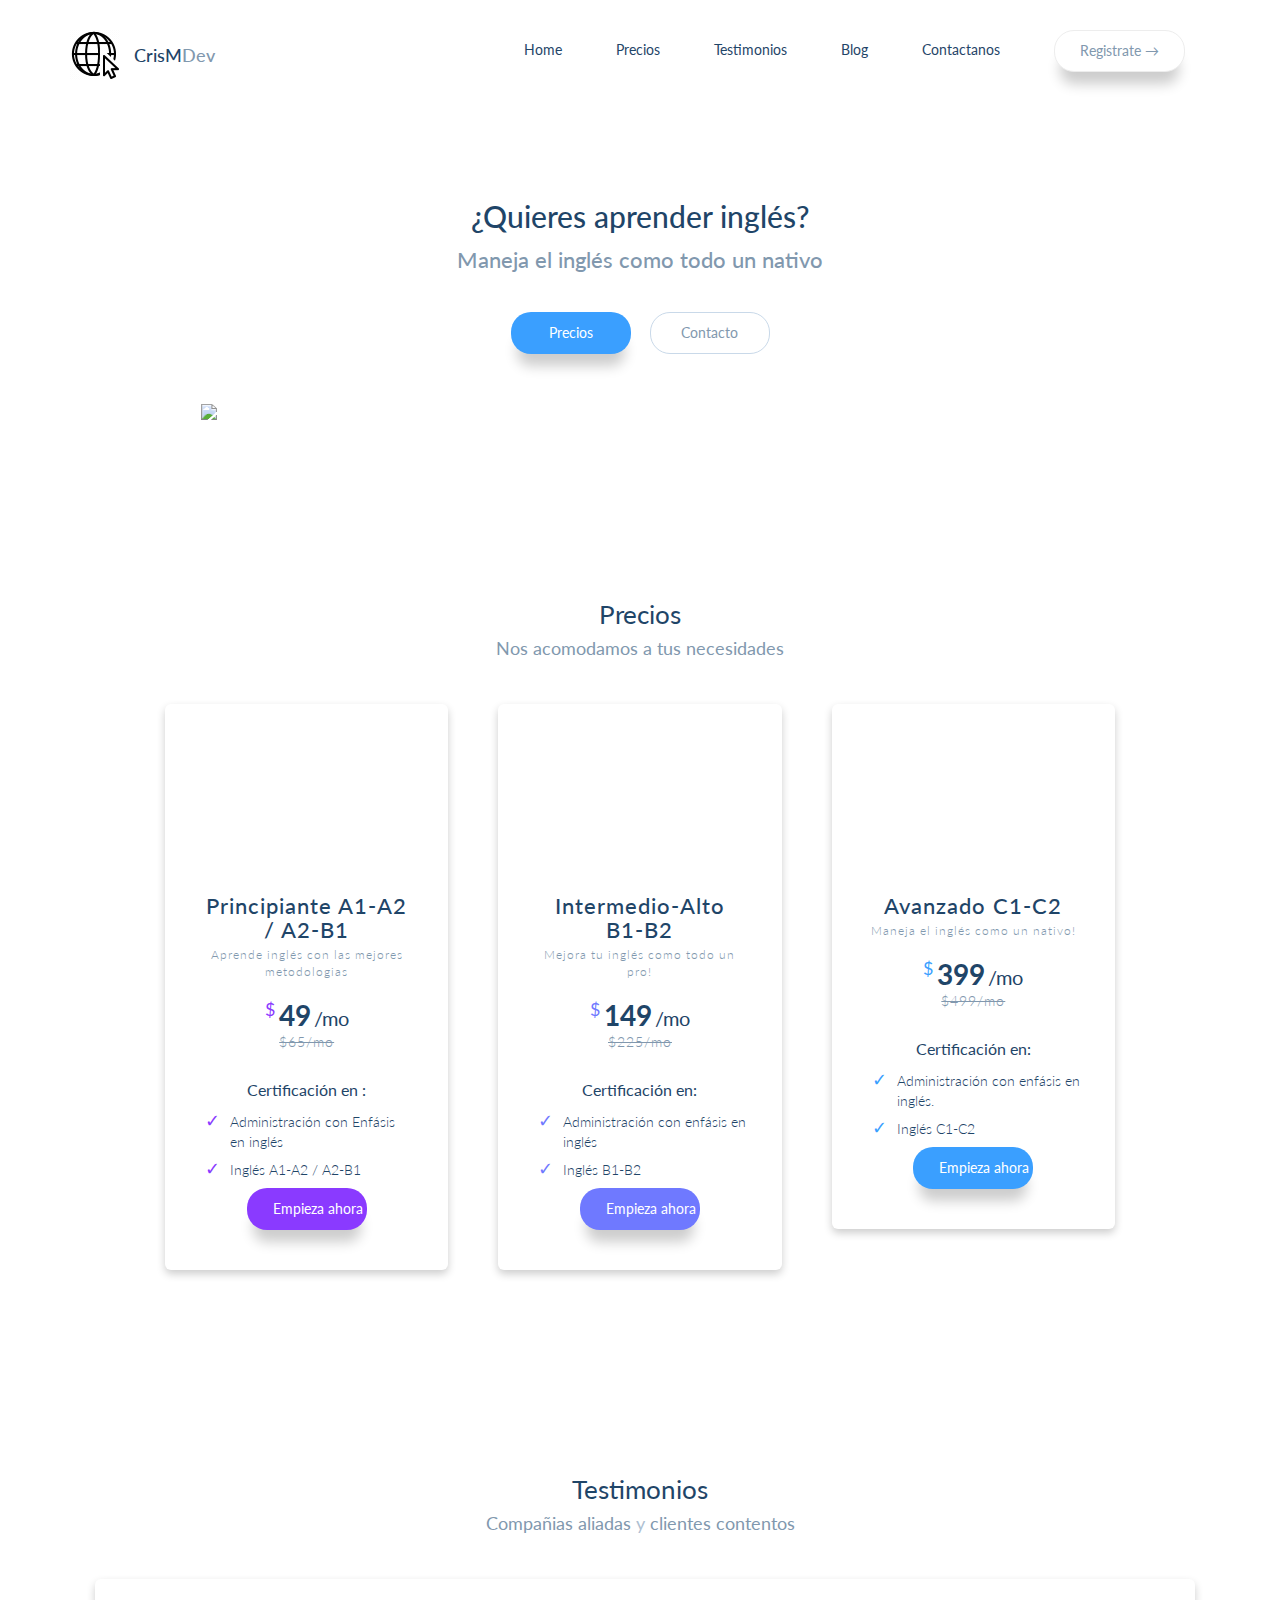
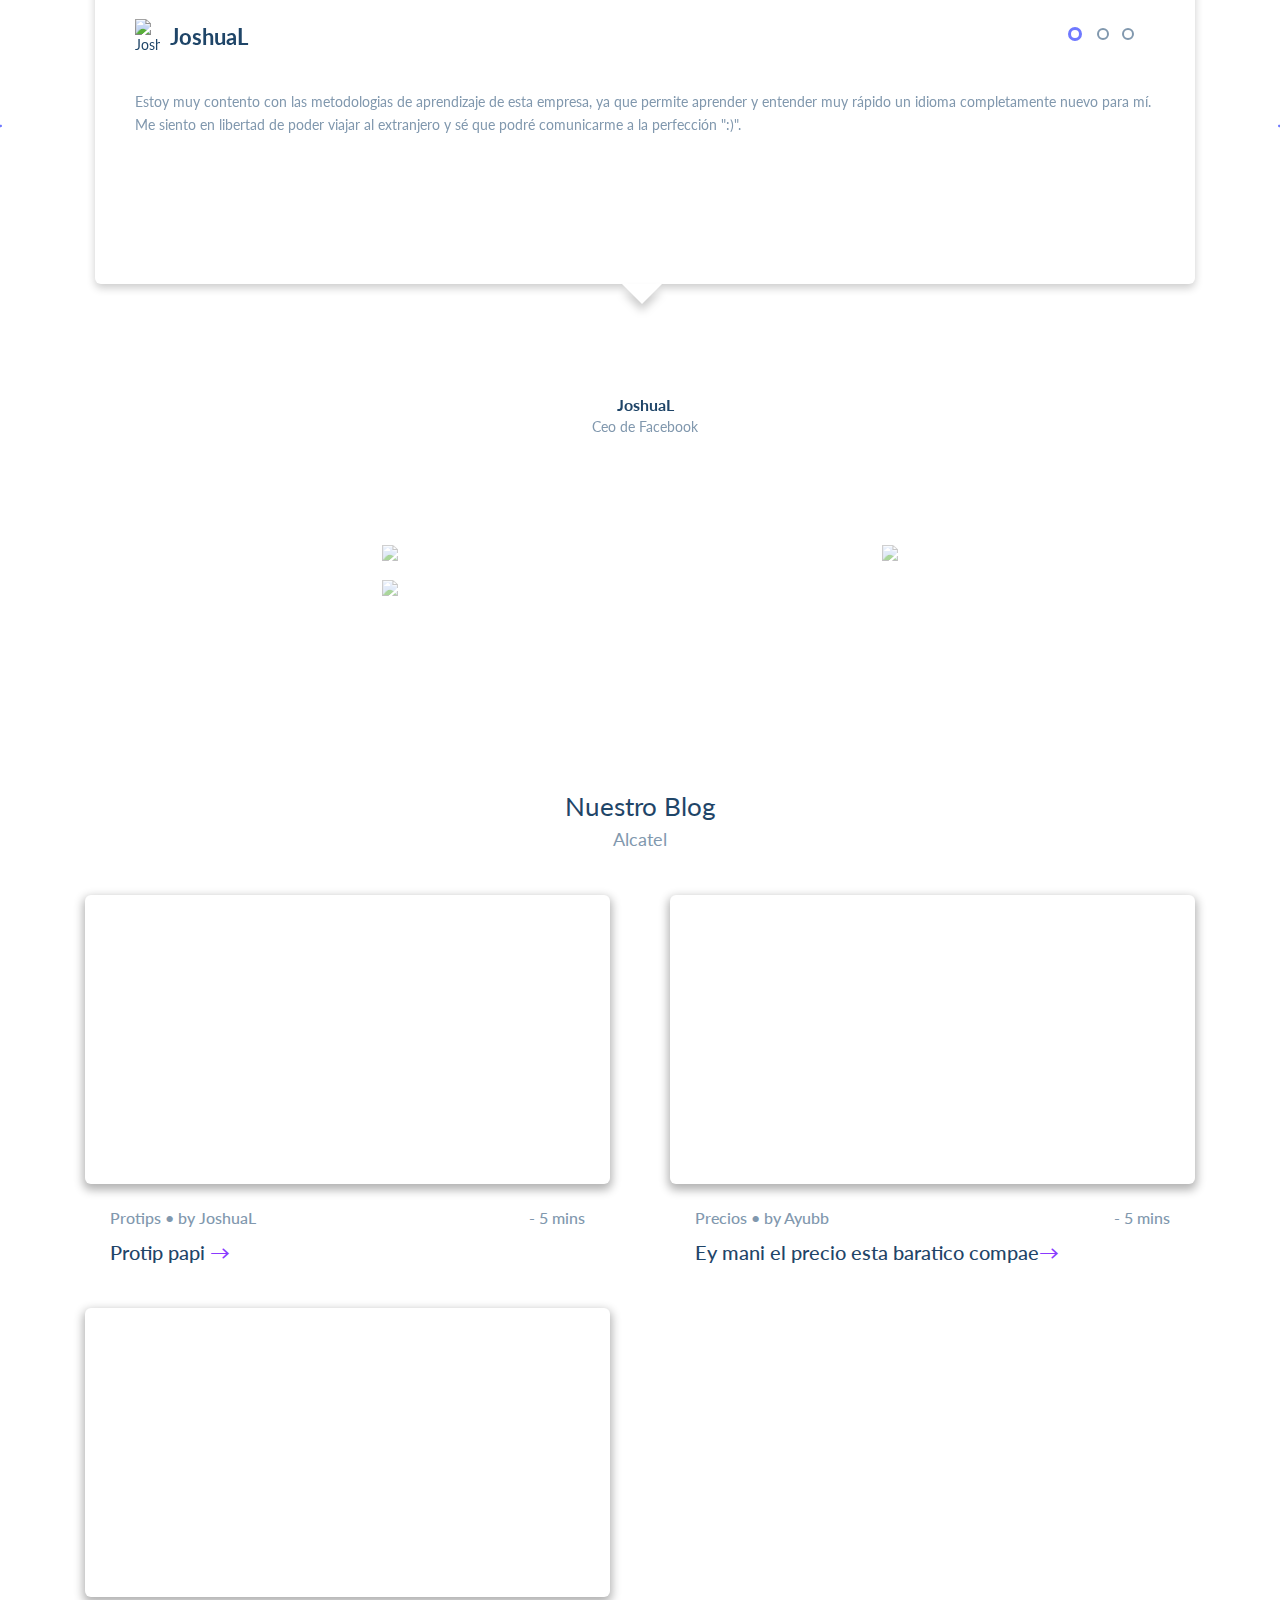
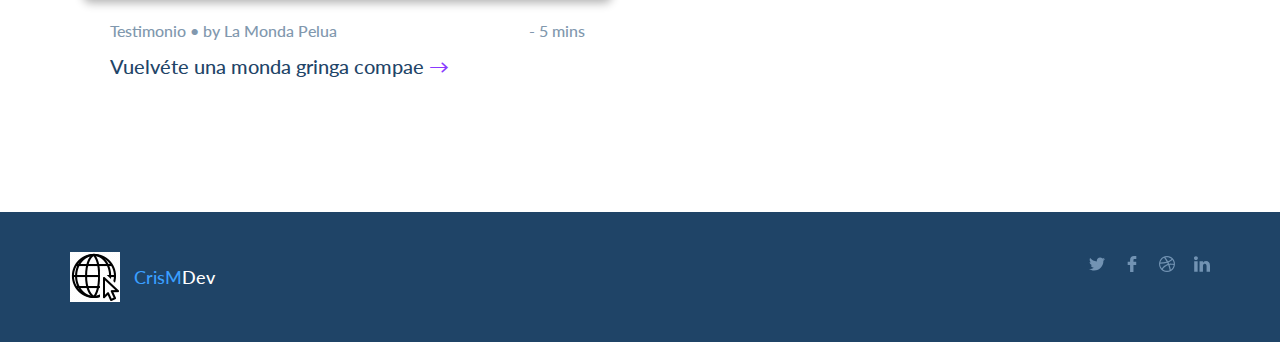
==== index.html @ 53df5f82 "initial commit" ====
<!DOCTYPE html>
<html lang="es" >
<head>
  <meta charset="UTF-8">
  <title>CrisMDev - Project</title>
  <meta name="viewport" content="width=device-width, initial-scale=1">
<link rel="shortcut icon" type="image/gif" href="./favicon.gif"/> <!--Favicon-->
<meta name="theme-color" content="#3a9fff"><link rel="stylesheet" href="./style.css"> <!--Bootstrapp RETIRADO DEL CODIGO Tema-->


</head>
<body>
<!-- Inicio del Index -->
<head>
  <meta name="viewport" content="width=device-width, initial-scale=1">
<link rel="shortcut icon" type="image/x-icon" href="./favicon.gif"/>
<meta name="theme-color" content="#1885ed">
  <title>CrisMDev - Home</title>
</head>

<body>
<header class="header">
  <div class="contenedor header__container">
<div class="header__logo"><img class="header__img" src="./favicon.gif"> <h1 class="header__title">CrisM<span class="header__light">Dev</span></h1></div> 
     <button type="button" class="navbar-toggle collapsed" data-toggle="collapse" data-target="#navbar" aria-expanded="false" aria-controls="navbar">
              <span class="botontogl">Toggle navigation</span>
              <span class="iconhead"></span>
              <span class="iconhead"></span>
              <span class="iconhead"></span>
            </button>
  
  <div class="header__menu">
    <nav id="navbar" class="header__nav collapse">
      <ul class="header__elenco">
        <li class="header__el"><a href="#" class="header__link">Home</a></li>
        <li class="header__el"><a href="#" class="header__link">Precios</a></li>
        <li class="header__el"><a href="#" class="header__link">Testimonios</a></li>
        <li class="header__el"><a href="#" class="header__link">Blog</a></li>
        <li class="header__el"><a href="#" class="header__link">Contactanos</a></li>
        <li class="header__el header__el--blue"><a href="" class="boton boton--white">Registrate →</a></li>
      </ul>
    </nav>
  </div>
    </div>
</header>

<div class="sect sect--padding-top">
  <div class="contenedor">
    <div class="lista">
      <div class="col-md-12">
    <div class="site">
      <h1 class="site__title">¿Quieres aprender inglés?</h1>
      <h2 class="site__subtitle">Maneja el inglés como todo un nativo</h2>
      <div class="site__box-link">
        <a class="boton boton--width" href="">Precios</a>
        <a class="boton boton--revert boton--width" href="">Contacto</a>
      </div>
      <img class="site__img" src="https://i.imgur.com/yEQWV95.jpg">
    </div>
    </div>
    </div>
  </div>
</div>

<div class="sect sect--padding-bottom">
<div class="contenedor">
<div class="lista lista--center">
  <h1 class="lista__title">
    Precios
  </h1>
  <h2 class="lista__sub">Nos acomodamos a tus necesidades</h2>
</div>
<div class="lista lista--center lista--margin">
  <div class="col-md-4 col-sm-4 price-box price-box--purple">
    <div class="price-box__wrap">
      <div class="price-box__img"></div>
      <h1 class="price-box__title">
        Principiante A1-A2 / A2-B1
      </h1>
      <p class="price-box__people">
        Aprende inglés con las mejores metodologias
      </p>
      <h2 class="price-box__discount">
        <span class="price-box__dollar">$</span>49<span class="price-box__discount--light">/mo</span>
      </h2>
      <h3 class="price-box__price">
        $65/mo
      </h3>
      <p class="price-box__feat">
        Certificación en :
      </p>
      <ul class="price-box__list">
        <li class="price-box__list-el">Administración con Enfásis en inglés</li>
        <li class="price-box__list-el">Inglés A1-A2 / A2-B1</li>
      </ul>
       <div class="price-box__">
      <a class="boton boton--purple boton--width">Empieza ahora</a>
    </div>
  </div>
  </div>
  <!-- Segundo paquete -->
  <div class="col-md-4 col-sm-4 price-box price-box--violet">
  <div class="price-box__wrap">
      <div class="price-box__img"></div>
      <h1 class="price-box__title">
        Intermedio-Alto B1-B2
      </h1>
      <p class="price-box__people">
        Mejora tu inglés como todo un pro!
      </p>
      <h2 class="price-box__discount">
      <span class="price-box__dollar">$</span>149<span class="price-box__discount--light">/mo</span>
      </h2>
      <h3 class="price-box__price">
        $225/mo
      </h3>
      <p class="price-box__feat">
        Certificación en:
      </p>
      <ul class="price-box__list">
        <li class="price-box__list-el">Administración con enfásis en inglés</li>
        <li class="price-box__list-el">Inglés B1-B2</li>
      </ul>
      <div class="price-box__">
      <a class="boton boton--violet boton--width">Empieza ahora</a>
    </div>
  </div>
  </div>

  
<!-- Tercer Plan o Paquete BUG-->
<div class="col-md-4 col-sm-4 price-box price-box--blue">
  <div class="price-box__wrap">
      <div class="price-box__img"></div>
      <h1 class="price-box__title">
        Avanzado C1-C2
      </h1>
      <p class="price-box__people">
        Maneja el inglés como un nativo!
      </p>
      <h2 class="price-box__discount">
      <span class="price-box__dollar">$</span>399<span class="price-box__discount--light">/mo</span>
      </h2>
      <h3 class="price-box__price">
        $499/mo
      </h3>
      <p class="price-box__feat">
        Certificación en:
      </p>
      <ul class="price-box__list">
        <li class="price-box__list-el">Administración con enfásis en inglés.</li>
        <li class="price-box__list-el">Inglés C1-C2</li>
      </ul>
    <div class="price-box__">
      <a class="boton boton--blue boton--width">Empieza ahora</a>
    </div>
  </div>
  </div>

</div>
</div>
</div> 


<div class="sect sect--white">
<div class="contenedor">
<div class="lista">
  <h1 class="lista__title">
    Testimonios
  </h1>
  <h2 class="lista__sub">Compañias aliadas <span class="lista__sub--light">y</span> clientes contentos</h2>
</div>
<div class="lista lista--margin lista--text-center">
  <div class="col-md-8 col-sm-10 col-xs-12 lista__carousel">
    <div id="myCarousel" class="carousel slide" data-ride="carousel">
  <!-- Indicadores -->
  <ol class="carousel-indicators">
    <li data-target="#myCarousel" data-slide-to="0" class="active"></li>
    <li data-target="#myCarousel" data-slide-to="1"></li>
    <li data-target="#myCarousel" data-slide-to="2"></li>
  </ol>

  <!-- slides -->
  <div class="carousel-inner">
    <div class="item active">
      <div class="item__content">
      <img class="item__img" src="https://cdn.worldvectorlogo.com/logos/slack-1.svg" alt="JoshuaL"><span class="item__name">JoshuaL</span>
      <p class="item__description">
        Estoy muy contento con las metodologias de aprendizaje de esta empresa, ya que permite aprender y entender muy rápido un idioma completamente nuevo para mí. Me siento en libertad de poder viajar al extranjero y sé que podré comunicarme a la perfección ":)".
      </p>
        </div>
      <div class="item__avatar"></div>
      <p class="item__people">JoshuaL</p>
  <p class="item__occupation">Ceo de Facebook</p>
    </div>
    
        <div class="item">
      <div class="item__content">
      <img class="item__img" src="https://upload.wikimedia.org/wikipedia/commons/thumb/2/2d/Google-favicon-2015.png/150px-Google-favicon-2015.png" alt="Google"><span class="item__name">Google</span>
      <p class="item__description">
         Con nuestra alianza con "Cristian Moscarella" (Ceo de CrisMDev) les aseguramos una educación completamente interactiva con cada cliente y que saldrán hablando como todos unos makias caras de verga joa me ostine
      </p>
        </div>
      <div class="item__avatar"></div>
     <p class="item__people">Cristian Mozarela</p>
  <p class="item__occupation">Ceo de Google pa q veas tu</a>
    </div>
    
<div class="item">
      <div class="item__content">
      <img class="item__img" src="https://www.hrexaminer.com/wp-content/uploads/2016/10/2016-10-11-hrexaminer-stackoverflow-6-xxl-sq-250px.png" alt="MateoRomero"><span class="item__name">Mateo Romero</span>
      <p class="item__description">
          Joa mani ya yo sé inglish, como me viste ahi?, cule mostro cole
      </p>
        </div>
      <div class="item__avatar"></div>
      <p class="item__people">Mateo Romero</p>
  <p class="item__occupation">Cliente</a>
    </div>

  </div>

  <!-- Controles izquierda y derecha -->
  <a class="left carousel-control" href="#myCarousel" data-slide="prev">
<img class="carousel-control__img" src="[data-uri]" />

  </a>
  <a class="right carousel-control" href="#myCarousel" data-slide="next">
    <img class="carousel-control__img" src="[data-uri]" />
 
  </a>
</div>
    
  </div>
  
  

</div>
</div>
</div>

<div class="sect sect--white sect--no-padding">
  <div class="contenedor">
    <div class="lista lista--center">
      <div class="col-md-3 col-xs-6 col-sm-6 partner">
        <a href="#" class="partner__link">
        <img class="partner_img" src="https://image.ibb.co/mOtHRw/fblogo.png">
        </a>
      </div>
      
  <div class="col-md-3  col-xs-6 col-sm-6 partner">
        <a href="#" class="partner__link">
        <img class="partner_img" src="https://image.ibb.co/nfpXRw/twitterlogo.png">
        </a>
      </div>
      
      
  <div class="col-md-3 col-xs-6 col-sm-6 partner">
        <a href="#" class="partner__link">
        <img class="partner_img" src="https://image.ibb.co/imgOYb/googlelogo.png">
        </a>
      </div>
      
  
          
      
    </div>
    
      
         
    </div>
  </div>    
  </div>

<div class="sect sect--white">
<div class="contenedor">
  <div class="lista">
   <h1 class="lista__title">
    Nuestro Blog
  </h1>
  <h2 class="lista__sub">Alcatel</h2>
  </div>
  
  <div class="lista lista--margin">
    <div class="col-md-6 article-pre__col">
      <a href="#" class="article-pre ">
        <div class="article-pre__img article-pre__img--first"></div>
        <h2 class="article-pre__info">
          <span class="article-pre__cat">Protips • </span><span class="article-pre__aut"> by JoshuaL</span> <span class="article-pre__date"> - 5 mins </span>
        </h2>
        <h1 class="article-pre__title">Protip papi<span class="article-pre__arrow--purple"> →</span></h1>
      </a>
    </div>
    
        <div class="col-md-6 article-pre__col">
      <a href="#" class="article-pre ">
        <div class="article-pre__img article-pre__img--second"></div>
        <h2 class="article-pre__info">
          <span class="article-pre__cat">Precios • </span><span class="article-pre__aut"> by Ayubb</span> <span class="article-pre__date"> - 5 mins </span>
        </h2>
        <h1 class="article-pre__title">Ey mani el precio esta baratico compae<span class="article-pre__arrow--purple">→</span></h1>
      </a>
    </div>    
 </div>
  <div class="lista">
     <div class="col-md-6 article-pre__col">
      <a href="#" class="article-pre ">
        <div class="article-pre__img article-pre__img--fourth"></div>
        <h2 class="article-pre__info">
          <span class="article-pre__cat">Testimonio • </span><span class="article-pre__aut"> by La Monda Pelua</span> <span class="article-pre__date"> - 5 mins </span>
        </h2>
        <h1 class="article-pre__title">Vuelvéte una monda gringa compae<span class="article-pre__arrow--purple"> →</span></h1>
      </a>
    </div>
    
  </div>
</div>
</div>
<!--
<div class="sect sect--padding-bottom">
  <div class="contenedor">
    <div class="lista">
     <h1 class="lista__title">
    Contactanos </h1>
  <h2 class="lista__sub">Contactanos gratis y resolveremos todas tus inquietudes</h2>
    </div>
    <div class="lista lista--margin">
      <div class="col-md-1"></div>
      <div class="col-md-4">
        <div class="contacts">
          <a href="#" class="contacts__link"><img src="./favicon.gif"><h1 class="contacts_title-ag">CrisM<span class="contacts--light">Dev</span></h1></a>
          <p class="contacts__address">
            Calle 72 #46, La galeria<br>
            Barranquilla-Atlántico, 080001<br>
            Colombia
          </p>
          <p class="contacts__info">
            tel. <a href="#" class="contacts__info-link">+57 3135661660</a>
          </p>
          <p class="contacts__info">
            mail. <a href="#"class="contacts__info-link">cristianesmarica@sioque?.com</a>
          </p>
        </div>
      </div>
      <div class="col-md-6">
        <form id="contact" class="form">
          <div class="form-group">
            <select class="form__field form__select">
              <option selected value>Choose topic*</option>
              <option value=1>Pricing</option>
              <option value=2>Success Stories</option>
            </select>
            </div>
           <div class="form-group">
             <div class="form__field--half">
            <input type="text" placeholder="Name*" class="form__field form__text"></input>
             </div>
          <div class="form__field--half">
          <input type="text" placeholder="Surname" class="form__field form__text"></input>
          </div>
          </div>
      
        <div class="form-group">
          <div class="form__field--half">
            <input type="text" placeholder="Email address*" class="form__field form__text"></input>
          </div>
         <div class="form__field--half">
          <input type="text" placeholder="Phone number" class="form__field form__text"></input>
    </div>
          </div>
  
          <div class="form-group">
            <textarea type="text" placeholder="Your messsage*" class="form__field form__textarea"></textarea>
            <button class=" --up --width" type="submit">Submit</button>
          </div>
        </form>
      </div>   
<div class="col-md-1"></div>
    </div>
  </div>
</div>
 INHABILITADO PROX VERSIONES
-->

<footer class="footer">
  <div class="contenedor">
    <div class="lista">
      <div class="col-md-2 col-xs-6">
       <img class="footer__img" src="./favicon.gif"> <h1 class="footer__title">CrisM<span class="footer__light">Dev</span></h1></div>
      <div class="col-md-10 col-xs-6">
        <div class="footer__social">
          <a href="#" class="footer__social-l">
            <img src="[data-uri]" />
          </a>
          <a href="#" class="footer__social-l">
            <img src="[data-uri]" />
          </a>
          
           <a href="#" class="footer__social-l">
          <img src="[data-uri]" />
          </a>
          
          <a href="" class="footer__social-l">
            <img src="[data-uri]" />
          </a>
        </div>
      </div>
    </div>
  </div>
</footer>

</body>
<!-- partial -->
  <script src=''></script>
</script><script  src="./script.js"></script>
<!-- BY JOSHUALEONK ----BACK            -->
</body>
</html>
---- style.css ----
@import url('https://fonts.googleapis.com/css?family=Lato:100,100i,300,300i,400,400i,700,700i,900,900i');

/* Contenedor responsive pv1*/
.contenedor{padding-right:15px;padding-left:15px;margin-right:auto;margin-left:auto}
@media (min-width:768px){.contenedor{width:750px}}@media (min-width:992px){.contenedor{width:970px}}
@media (min-width:1200px){.contenedor{width:1170px}}

/*Icono Head responsive pv1*/
.iconhead{display:block;width:22px;height:2px;border-radius:1px}
.navbar-toggle .icon-bar+.icon-bar{margin-top:4px}@media (min-width:768px){.navbar-toggle{display:none}}
.navbar{display:none}
.boton{display:inline-block;padding:6px 12px;margin-bottom:0;font-size:14px;font-weight:400;line-height:1.42857143;text-align:center;white-space:nowrap;vertical-align:middle;-ms-touch-action:manipulation;touch-action:manipulation;cursor:pointer;-webkit-user-select:none;-moz-user-select:none;-ms-user-select:none;user-select:none;background-image:none;border:1px solid transparent;border-radius:4px}

/*Lista-row Responsive pv2*/
.lista{margin-right:-15px;margin-left:-15px}
.lista:after,.lista:before{display:table;content:" "}
.lista:after{clear:both}

/* Carrousel cssv1 
.carousel-indicators{position:absolute;bottom:10px;left:50%;z-index:15;width:60%;padding-left:0;margin-left:-30%;text-align:center;list-style:none}.carousel-indicators li{display:inline-block;width:10px;height:10px;margin:1px;text-indent:-999px;cursor:pointer;background-color:#000\9;background-color:rgba(0,0,0,0);border:1px solid #fff;border-radius:10px}.carousel-indicators .active{width:12px;height:12px;margin:0;background-color:#fff}.carousel-caption{position:absolute;right:15%;bottom:20px;left:15%;z-index:10;padding-top:20px;padding-bottom:20px;color:#fff;text-align:center;text-shadow:0 1px 2px rgba(0,0,0,.6)}.carousel{position:relative}.carousel-inner{position:relative;width:100%;overflow:hidden}.carousel-inner>.item{position:relative;display:none;-webkit-transition:.6s ease-in-out left;-o-transition:.6s ease-in-out left;transition:.6s ease-in-out left}.carousel-inner>.item>a>img,.carousel-inner>.item>img{line-height:1}@media all and (transform-3d),(-webkit-transform-3d){.carousel-inner>.item{-webkit-transition:-webkit-transform .6s ease-in-out;-o-transition:-o-transform .6s ease-in-out;transition:transform .6s ease-in-out;-webkit-backface-visibility:hidden;backface-visibility:hidden;-webkit-perspective:1000px;perspective:1000px}.carousel-inner>.item.active.right,.carousel-inner>.item.next{left:0;-webkit-transform:translate3d(100%,0,0);transform:translate3d(100%,0,0)}.carousel-inner>.item.active.left,.carousel-inner>.item.prev{left:0;-webkit-transform:translate3d(-100%,0,0);transform:translate3d(-100%,0,0)}.carousel-inner>.item.active,.carousel-inner>.item.next.left,.carousel-inner>.item.prev.right{left:0;-webkit-transform:translate3d(0,0,0);transform:translate3d(0,0,0)}}.carousel-inner>.active,.carousel-inner>.next,.carousel-inner>.prev{display:block}.carousel-inner>.active{left:0}.carousel-inner>.next,.carousel-inner>.prev{position:absolute;top:0;width:100%}.carousel-inner>.next{left:100%}.carousel-inner>.prev{left:-100%}.carousel-inner>.next.left,.carousel-inner>.prev.right{left:0}.carousel-inner>.active.left{left:-100%}.carousel-inner>.active.right{left:100%}.carousel-control{position:absolute;top:0;bottom:0;left:0;width:15%;font-size:20px;color:#fff;text-align:center;text-shadow:0 1px 2px rgba(0,0,0,.6);background-color:rgba(0,0,0,0);filter:alpha(opacity=50);opacity:.5}.carousel-control.left{background-image:-webkit-linear-gradient(left,rgba(0,0,0,.5) 0,rgba(0,0,0,.0001) 100%);background-image:-o-linear-gradient(left,rgba(0,0,0,.5) 0,rgba(0,0,0,.0001) 100%);background-image:background-image: linear-gradient(to right, #ff0000, #0000ff);;background-image:linear-gradient(to right,rgba(0,0,0,.5) 0,rgba(0,0,0,.0001) 100%);filter:progid:DXImageTransform.Microsoft.gradient(startColorstr='#80000000', endColorstr='#00000000', GradientType=1);background-repeat:repeat-x}.carousel-control.right{right:0;left:auto;background-image:-webkit-linear-gradient(left,rgba(0,0,0,.0001) 0,rgba(0,0,0,.5) 100%);background-image:-o-linear-gradient(left,rgba(0,0,0,.0001) 0,rgba(0,0,0,.5) 100%);background-image: linear-gradient(to right, #ff0000, #0000ff);;background-image:linear-gradient(to right,rgba(0,0,0,.0001) 0,rgba(0,0,0,.5) 100%);filter:progid:DXImageTransform.Microsoft.gradient(startColorstr='#00000000', endColorstr='#80000000', GradientType=1);background-repeat:repeat-x}.carousel-control:focus,.carousel-control:hover{color:#fff;text-decoration:none;filter:alpha(opacity=90);outline:0;opacity:.9}.carousel-control .glyphicon-chevron-left,.carousel-control .glyphicon-chevron-right,.carousel-control .icon-next,.carousel-control .icon-prev{position:absolute;top:50%;z-index:5;display:inline-block;margin-top:-10px}.carousel-control .glyphicon-chevron-left,.carousel-control .icon-prev{left:50%;margin-left:-10px}.carousel-control .glyphicon-chevron-right,.carousel-control .icon-next{right:50%;margin-right:-10px}.carousel-control .icon-next,.carousel-control .icon-prev{width:20px;height:20px;font-family:serif;line-height:1}.carousel-control .icon-prev:before{content:'\2039'}.carousel-control .icon-next:before{content:'\203a'}.carousel-indicators{position:absolute;bottom:10px;left:50%;z-index:15;width:60%;padding-left:0;margin-left:-30%;text-align:center;list-style:none}.carousel-indicators li{display:inline-block;width:10px;height:10px;margin:1px;text-indent:-999px;cursor:pointer;background-color:#000\9;background-color:rgba(0,0,0,0);border:1px solid #fff;border-radius:10px}.carousel-indicators .active{width:12px;height:12px;margin:0;background-color:#fff}.carousel-caption{position:absolute;right:15%;bottom:20px;left:15%;z-index:10;padding-top:20px;padding-bottom:20px;color:#fff;text-align:center;text-shadow:0 1px 2px rgba(0,0,0,.6)}.carousel-caption .btn{text-shadow:none}@media screen and (min-width:768px){.carousel-control .glyphicon-chevron-left,.carousel-control .glyphicon-chevron-right,.carousel-control .icon-next,.carousel-control .icon-prev{width:30px;height:30px;margin-top:-10px;font-size:30px}.carousel-control .glyphicon-chevron-left,.carousel-control .icon-prev{margin-left:-10px}.carousel-control .glyphicon-chevron-right,.carousel-control .icon-next{margin-right:-10px}.carousel-caption{right:20%;left:20%;padding-bottom:30px}.carousel-indicators{bottom:20px}}
*/
/*Carrousel vss v2*/
/*!
 * Bootstrap v3.3.7 (http://getbootstrap.com)
 * Copyright 2011-2016 Twitter, Inc.
 * Licensed under MIT (https://github.com/twbs/bootstrap/blob/master/LICENSE)
 *//*! normalize.css v3.0.3 | MIT License | github.com/necolas/normalize.css */html{font-family:sans-serif;-webkit-text-size-adjust:100%;-ms-text-size-adjust:100%}body{margin:0}article,aside,details,figcaption,figure,footer,header,hgroup,main,menu,nav,section,summary{display:block}audio,canvas,progress,video{display:inline-block;vertical-align:baseline}audio:not([controls]){display:none;height:0}[hidden],template{display:none}a{background-color:transparent}a:active,a:hover{outline:0}abbr[title]{border-bottom:1px dotted}b,strong{font-weight:700}dfn{font-style:italic}h1{margin:.67em 0;font-size:2em}mark{color:#000;background:#ff0}small{font-size:80%}sub,sup{position:relative;font-size:75%;line-height:0;vertical-align:baseline}sup{top:-.5em}sub{bottom:-.25em}img{border:0}svg:not(:root){overflow:hidden}figure{margin:1em 40px}hr{height:0;-webkit-box-sizing:content-box;-moz-box-sizing:content-box;box-sizing:content-box}pre{overflow:auto}code,kbd,pre,samp{font-family:monospace,monospace;font-size:1em}button,input,optgroup,select,textarea{margin:0;font:inherit;color:inherit}button{overflow:visible}button,select{text-transform:none}button,html input[type=button],input[type=reset],input[type=submit]{-webkit-appearance:button;cursor:pointer}button[disabled],html input[disabled]{cursor:default}button::-moz-focus-inner,input::-moz-focus-inner{padding:0;border:0}input{line-height:normal}input[type=checkbox],input[type=radio]{-webkit-box-sizing:border-box;-moz-box-sizing:border-box;box-sizing:border-box;padding:0}input[type=number]::-webkit-inner-spin-button,input[type=number]::-webkit-outer-spin-button{height:auto}input[type=search]{-webkit-box-sizing:content-box;-moz-box-sizing:content-box;box-sizing:content-box;-webkit-appearance:textfield}input[type=search]::-webkit-search-cancel-button,input[type=search]::-webkit-search-decoration{-webkit-appearance:none}fieldset{padding:.35em .625em .75em;margin:0 2px;border:1px solid silver}legend{padding:0;border:0}textarea{overflow:auto}optgroup{font-weight:700}table{border-spacing:0;border-collapse:collapse}td,th{padding:0}/*! Source: https://github.com/h5bp/html5-boilerplate/blob/master/src/css/main.css */@media print{*,:after,:before{color:#000!important;text-shadow:none!important;background:0 0!important;-webkit-box-shadow:none!important;box-shadow:none!important}a,a:visited{text-decoration:underline}a[href]:after{content:" (" attr(href) ")"}abbr[title]:after{content:" (" attr(title) ")"}a[href^="javascript:"]:after,a[href^="#"]:after{content:""}blockquote,pre{border:1px solid #999;page-break-inside:avoid}thead{display:table-header-group}img,tr{page-break-inside:avoid}img{max-width:100%!important}h2,h3,p{orphans:3;widows:3}h2,h3{page-break-after:avoid}.navbar{display:none}.btn>.caret,.dropup>.btn>.caret{border-top-color:#000!important}.label{border:1px solid #000}.table{border-collapse:collapse!important}.table td,.table th{background-color:#fff!important}.table-bordered td,.table-bordered th{border:1px solid #ddd!important}}@font-face{font-family:'Glyphicons Halflings';src:url(../fonts/glyphicons-halflings-regular.eot);src:url(../fonts/glyphicons-halflings-regular.eot?#iefix) format('embedded-opentype'),url(../fonts/glyphicons-halflings-regular.woff2) format('woff2'),url(../fonts/glyphicons-halflings-regular.woff) format('woff'),url(../fonts/glyphicons-halflings-regular.ttf) format('truetype'),url(../fonts/glyphicons-halflings-regular.svg#glyphicons_halflingsregular) format('svg')}.glyphicon{position:relative;top:1px;display:inline-block;font-family:'Glyphicons Halflings';font-style:normal;font-weight:400;line-height:1;-webkit-font-smoothing:antialiased;-moz-osx-font-smoothing:grayscale}.glyphicon-asterisk:before{content:"\002a"}.glyphicon-plus:before{content:"\002b"}.glyphicon-eur:before,.glyphicon-euro:before{content:"\20ac"}.glyphicon-minus:before{content:"\2212"}.glyphicon-cloud:before{content:"\2601"}.glyphicon-envelope:before{content:"\2709"}.glyphicon-pencil:before{content:"\270f"}.glyphicon-glass:before{content:"\e001"}.glyphicon-music:before{content:"\e002"}.glyphicon-search:before{content:"\e003"}.glyphicon-heart:before{content:"\e005"}.glyphicon-star:before{content:"\e006"}.glyphicon-star-empty:before{content:"\e007"}.glyphicon-user:before{content:"\e008"}.glyphicon-film:before{content:"\e009"}.glyphicon-th-large:before{content:"\e010"}.glyphicon-th:before{content:"\e011"}.glyphicon-th-list:before{content:"\e012"}.glyphicon-ok:before{content:"\e013"}.glyphicon-remove:before{content:"\e014"}.glyphicon-zoom-in:before{content:"\e015"}.glyphicon-zoom-out:before{content:"\e016"}.glyphicon-off:before{content:"\e017"}.glyphicon-signal:before{content:"\e018"}.glyphicon-cog:before{content:"\e019"}.glyphicon-trash:before{content:"\e020"}.glyphicon-home:before{content:"\e021"}.glyphicon-file:before{content:"\e022"}.glyphicon-time:before{content:"\e023"}.glyphicon-road:before{content:"\e024"}.glyphicon-download-alt:before{content:"\e025"}.glyphicon-download:before{content:"\e026"}.glyphicon-upload:before{content:"\e027"}.glyphicon-inbox:before{content:"\e028"}.glyphicon-play-circle:before{content:"\e029"}.glyphicon-repeat:before{content:"\e030"}.glyphicon-refresh:before{content:"\e031"}.glyphicon-list-alt:before{content:"\e032"}.glyphicon-lock:before{content:"\e033"}.glyphicon-flag:before{content:"\e034"}.glyphicon-headphones:before{content:"\e035"}.glyphicon-volume-off:before{content:"\e036"}.glyphicon-volume-down:before{content:"\e037"}.glyphicon-volume-up:before{content:"\e038"}.glyphicon-qrcode:before{content:"\e039"}.glyphicon-barcode:before{content:"\e040"}.glyphicon-tag:before{content:"\e041"}.glyphicon-tags:before{content:"\e042"}.glyphicon-book:before{content:"\e043"}.glyphicon-bookmark:before{content:"\e044"}.glyphicon-print:before{content:"\e045"}.glyphicon-camera:before{content:"\e046"}.glyphicon-font:before{content:"\e047"}.glyphicon-bold:before{content:"\e048"}.glyphicon-italic:before{content:"\e049"}.glyphicon-text-height:before{content:"\e050"}.glyphicon-text-width:before{content:"\e051"}.glyphicon-align-left:before{content:"\e052"}.glyphicon-align-center:before{content:"\e053"}.glyphicon-align-right:before{content:"\e054"}.glyphicon-align-justify:before{content:"\e055"}.glyphicon-list:before{content:"\e056"}.glyphicon-indent-left:before{content:"\e057"}.glyphicon-indent-right:before{content:"\e058"}.glyphicon-facetime-video:before{content:"\e059"}.glyphicon-picture:before{content:"\e060"}.glyphicon-map-marker:before{content:"\e062"}.glyphicon-adjust:before{content:"\e063"}.glyphicon-tint:before{content:"\e064"}.glyphicon-edit:before{content:"\e065"}.glyphicon-share:before{content:"\e066"}.glyphicon-check:before{content:"\e067"}.glyphicon-move:before{content:"\e068"}.glyphicon-step-backward:before{content:"\e069"}.glyphicon-fast-backward:before{content:"\e070"}.glyphicon-backward:before{content:"\e071"}.glyphicon-play:before{content:"\e072"}.glyphicon-pause:before{content:"\e073"}.glyphicon-stop:before{content:"\e074"}.glyphicon-forward:before{content:"\e075"}.glyphicon-fast-forward:before{content:"\e076"}.glyphicon-step-forward:before{content:"\e077"}.glyphicon-eject:before{content:"\e078"}.glyphicon-chevron-left:before{content:"\e079"}.glyphicon-chevron-right:before{content:"\e080"}.glyphicon-plus-sign:before{content:"\e081"}.glyphicon-minus-sign:before{content:"\e082"}.glyphicon-remove-sign:before{content:"\e083"}.glyphicon-ok-sign:before{content:"\e084"}.glyphicon-question-sign:before{content:"\e085"}.glyphicon-info-sign:before{content:"\e086"}.glyphicon-screenshot:before{content:"\e087"}.glyphicon-remove-circle:before{content:"\e088"}.glyphicon-ok-circle:before{content:"\e089"}.glyphicon-ban-circle:before{content:"\e090"}.glyphicon-arrow-left:before{content:"\e091"}.glyphicon-arrow-right:before{content:"\e092"}.glyphicon-arrow-up:before{content:"\e093"}.glyphicon-arrow-down:before{content:"\e094"}.glyphicon-share-alt:before{content:"\e095"}.glyphicon-resize-full:before{content:"\e096"}.glyphicon-resize-small:before{content:"\e097"}.glyphicon-exclamation-sign:before{content:"\e101"}.glyphicon-gift:before{content:"\e102"}.glyphicon-leaf:before{content:"\e103"}.glyphicon-fire:before{content:"\e104"}.glyphicon-eye-open:before{content:"\e105"}.glyphicon-eye-close:before{content:"\e106"}.glyphicon-warning-sign:before{content:"\e107"}.glyphicon-plane:before{content:"\e108"}.glyphicon-calendar:before{content:"\e109"}.glyphicon-random:before{content:"\e110"}.glyphicon-comment:before{content:"\e111"}.glyphicon-magnet:before{content:"\e112"}.glyphicon-chevron-up:before{content:"\e113"}.glyphicon-chevron-down:before{content:"\e114"}.glyphicon-retweet:before{content:"\e115"}.glyphicon-shopping-cart:before{content:"\e116"}.glyphicon-folder-close:before{content:"\e117"}.glyphicon-folder-open:before{content:"\e118"}.glyphicon-resize-vertical:before{content:"\e119"}.glyphicon-resize-horizontal:before{content:"\e120"}.glyphicon-hdd:before{content:"\e121"}.glyphicon-bullhorn:before{content:"\e122"}.glyphicon-bell:before{content:"\e123"}.glyphicon-certificate:before{content:"\e124"}.glyphicon-thumbs-up:before{content:"\e125"}.glyphicon-thumbs-down:before{content:"\e126"}.glyphicon-hand-right:before{content:"\e127"}.glyphicon-hand-left:before{content:"\e128"}.glyphicon-hand-up:before{content:"\e129"}.glyphicon-hand-down:before{content:"\e130"}.glyphicon-circle-arrow-right:before{content:"\e131"}.glyphicon-circle-arrow-left:before{content:"\e132"}.glyphicon-circle-arrow-up:before{content:"\e133"}.glyphicon-circle-arrow-down:before{content:"\e134"}.glyphicon-globe:before{content:"\e135"}.glyphicon-wrench:before{content:"\e136"}.glyphicon-tasks:before{content:"\e137"}.glyphicon-filter:before{content:"\e138"}.glyphicon-briefcase:before{content:"\e139"}.glyphicon-fullscreen:before{content:"\e140"}.glyphicon-dashboard:before{content:"\e141"}.glyphicon-paperclip:before{content:"\e142"}.glyphicon-heart-empty:before{content:"\e143"}.glyphicon-link:before{content:"\e144"}.glyphicon-phone:before{content:"\e145"}.glyphicon-pushpin:before{content:"\e146"}.glyphicon-usd:before{content:"\e148"}.glyphicon-gbp:before{content:"\e149"}.glyphicon-sort:before{content:"\e150"}.glyphicon-sort-by-alphabet:before{content:"\e151"}.glyphicon-sort-by-alphabet-alt:before{content:"\e152"}.glyphicon-sort-by-order:before{content:"\e153"}.glyphicon-sort-by-order-alt:before{content:"\e154"}.glyphicon-sort-by-attributes:before{content:"\e155"}.glyphicon-sort-by-attributes-alt:before{content:"\e156"}.glyphicon-unchecked:before{content:"\e157"}.glyphicon-expand:before{content:"\e158"}.glyphicon-collapse-down:before{content:"\e159"}.glyphicon-collapse-up:before{content:"\e160"}.glyphicon-log-in:before{content:"\e161"}.glyphicon-flash:before{content:"\e162"}.glyphicon-log-out:before{content:"\e163"}.glyphicon-new-window:before{content:"\e164"}.glyphicon-record:before{content:"\e165"}.glyphicon-save:before{content:"\e166"}.glyphicon-open:before{content:"\e167"}.glyphicon-saved:before{content:"\e168"}.glyphicon-import:before{content:"\e169"}.glyphicon-export:before{content:"\e170"}.glyphicon-send:before{content:"\e171"}.glyphicon-floppy-disk:before{content:"\e172"}.glyphicon-floppy-saved:before{content:"\e173"}.glyphicon-floppy-remove:before{content:"\e174"}.glyphicon-floppy-save:before{content:"\e175"}.glyphicon-floppy-open:before{content:"\e176"}.glyphicon-credit-card:before{content:"\e177"}.glyphicon-transfer:before{content:"\e178"}.glyphicon-cutlery:before{content:"\e179"}.glyphicon-header:before{content:"\e180"}.glyphicon-compressed:before{content:"\e181"}.glyphicon-earphone:before{content:"\e182"}.glyphicon-phone-alt:before{content:"\e183"}.glyphicon-tower:before{content:"\e184"}.glyphicon-stats:before{content:"\e185"}.glyphicon-sd-video:before{content:"\e186"}.glyphicon-hd-video:before{content:"\e187"}.glyphicon-subtitles:before{content:"\e188"}.glyphicon-sound-stereo:before{content:"\e189"}.glyphicon-sound-dolby:before{content:"\e190"}.glyphicon-sound-5-1:before{content:"\e191"}.glyphicon-sound-6-1:before{content:"\e192"}.glyphicon-sound-7-1:before{content:"\e193"}.glyphicon-copyright-mark:before{content:"\e194"}.glyphicon-registration-mark:before{content:"\e195"}.glyphicon-cloud-download:before{content:"\e197"}.glyphicon-cloud-upload:before{content:"\e198"}.glyphicon-tree-conifer:before{content:"\e199"}.glyphicon-tree-deciduous:before{content:"\e200"}.glyphicon-cd:before{content:"\e201"}.glyphicon-save-file:before{content:"\e202"}.glyphicon-open-file:before{content:"\e203"}.glyphicon-level-up:before{content:"\e204"}.glyphicon-copy:before{content:"\e205"}.glyphicon-paste:before{content:"\e206"}.glyphicon-alert:before{content:"\e209"}.glyphicon-equalizer:before{content:"\e210"}.glyphicon-king:before{content:"\e211"}.glyphicon-queen:before{content:"\e212"}.glyphicon-pawn:before{content:"\e213"}.glyphicon-bishop:before{content:"\e214"}.glyphicon-knight:before{content:"\e215"}.glyphicon-baby-formula:before{content:"\e216"}.glyphicon-tent:before{content:"\26fa"}.glyphicon-blackboard:before{content:"\e218"}.glyphicon-bed:before{content:"\e219"}.glyphicon-apple:before{content:"\f8ff"}.glyphicon-erase:before{content:"\e221"}.glyphicon-hourglass:before{content:"\231b"}.glyphicon-lamp:before{content:"\e223"}.glyphicon-duplicate:before{content:"\e224"}.glyphicon-piggy-bank:before{content:"\e225"}.glyphicon-scissors:before{content:"\e226"}.glyphicon-bitcoin:before{content:"\e227"}.glyphicon-btc:before{content:"\e227"}.glyphicon-xbt:before{content:"\e227"}.glyphicon-yen:before{content:"\00a5"}.glyphicon-jpy:before{content:"\00a5"}.glyphicon-ruble:before{content:"\20bd"}.glyphicon-rub:before{content:"\20bd"}.glyphicon-scale:before{content:"\e230"}.glyphicon-ice-lolly:before{content:"\e231"}.glyphicon-ice-lolly-tasted:before{content:"\e232"}.glyphicon-education:before{content:"\e233"}.glyphicon-option-horizontal:before{content:"\e234"}.glyphicon-option-vertical:before{content:"\e235"}.glyphicon-menu-hamburger:before{content:"\e236"}.glyphicon-modal-window:before{content:"\e237"}.glyphicon-oil:before{content:"\e238"}.glyphicon-grain:before{content:"\e239"}.glyphicon-sunglasses:before{content:"\e240"}.glyphicon-text-size:before{content:"\e241"}.glyphicon-text-color:before{content:"\e242"}.glyphicon-text-background:before{content:"\e243"}.glyphicon-object-align-top:before{content:"\e244"}.glyphicon-object-align-bottom:before{content:"\e245"}.glyphicon-object-align-horizontal:before{content:"\e246"}.glyphicon-object-align-left:before{content:"\e247"}.glyphicon-object-align-vertical:before{content:"\e248"}.glyphicon-object-align-right:before{content:"\e249"}.glyphicon-triangle-right:before{content:"\e250"}.glyphicon-triangle-left:before{content:"\e251"}.glyphicon-triangle-bottom:before{content:"\e252"}.glyphicon-triangle-top:before{content:"\e253"}.glyphicon-console:before{content:"\e254"}.glyphicon-superscript:before{content:"\e255"}.glyphicon-subscript:before{content:"\e256"}.glyphicon-menu-left:before{content:"\e257"}.glyphicon-menu-right:before{content:"\e258"}.glyphicon-menu-down:before{content:"\e259"}.glyphicon-menu-up:before{content:"\e260"}*{-webkit-box-sizing:border-box;-moz-box-sizing:border-box;box-sizing:border-box}:after,:before{-webkit-box-sizing:border-box;-moz-box-sizing:border-box;box-sizing:border-box}html{font-size:10px;-webkit-tap-highlight-color:rgba(0,0,0,0)}body{font-family:"Helvetica Neue",Helvetica,Arial,sans-serif;font-size:14px;line-height:1.42857143;color:#333;background-color:#fff}button,input,select,textarea{font-family:inherit;font-size:inherit;line-height:inherit}a{color:#337ab7;text-decoration:none}a:focus,a:hover{color:#23527c;text-decoration:underline}a:focus{outline:5px auto -webkit-focus-ring-color;outline-offset:-2px}figure{margin:0}img{vertical-align:middle}.carousel-inner>.item>a>img,.carousel-inner>.item>img,.img-responsive,.thumbnail a>img,.thumbnail>img{display:block;max-width:100%;height:auto}.img-rounded{border-radius:6px}.img-thumbnail{display:inline-block;max-width:100%;height:auto;padding:4px;line-height:1.42857143;background-color:#fff;border:1px solid #ddd;border-radius:4px;-webkit-transition:all .2s ease-in-out;-o-transition:all .2s ease-in-out;transition:all .2s ease-in-out}.img-circle{border-radius:50%}hr{margin-top:20px;margin-bottom:20px;border:0;border-top:1px solid #eee}.sr-only{position:absolute;width:1px;height:1px;padding:0;margin:-1px;overflow:hidden;clip:rect(0,0,0,0);border:0}.sr-only-focusable:active,.sr-only-focusable:focus{position:static;width:auto;height:auto;margin:0;overflow:visible;clip:auto}[role=button]{cursor:pointer}.h1,.h2,.h3,.h4,.h5,.h6,h1,h2,h3,h4,h5,h6{font-family:inherit;font-weight:500;line-height:1.1;color:inherit}.h1 .small,.h1 small,.h2 .small,.h2 small,.h3 .small,.h3 small,.h4 .small,.h4 small,.h5 .small,.h5 small,.h6 .small,.h6 small,h1 .small,h1 small,h2 .small,h2 small,h3 .small,h3 small,h4 .small,h4 small,h5 .small,h5 small,h6 .small,h6 small{font-weight:400;line-height:1;color:#777}.h1,.h2,.h3,h1,h2,h3{margin-top:20px;margin-bottom:10px}.h1 .small,.h1 small,.h2 .small,.h2 small,.h3 .small,.h3 small,h1 .small,h1 small,h2 .small,h2 small,h3 .small,h3 small{font-size:65%}.h4,.h5,.h6,h4,h5,h6{margin-top:10px;margin-bottom:10px}.h4 .small,.h4 small,.h5 .small,.h5 small,.h6 .small,.h6 small,h4 .small,h4 small,h5 .small,h5 small,h6 .small,h6 small{font-size:75%}.h1,h1{font-size:36px}.h2,h2{font-size:30px}.h3,h3{font-size:24px}.h4,h4{font-size:18px}.h5,h5{font-size:14px}.h6,h6{font-size:12px}p{margin:0 0 10px}.lead{margin-bottom:20px;font-size:16px;font-weight:300;line-height:1.4}@media (min-width:768px){.lead{font-size:21px}}.small,small{font-size:85%}.mark,mark{padding:.2em;background-color:#fcf8e3}.text-left{text-align:left}.text-right{text-align:right}.text-center{text-align:center}.text-justify{text-align:justify}.text-nowrap{white-space:nowrap}.text-lowercase{text-transform:lowercase}.text-uppercase{text-transform:uppercase}.text-capitalize{text-transform:capitalize}.text-muted{color:#777}.text-primary{color:#337ab7}a.text-primary:focus,a.text-primary:hover{color:#286090}.text-success{color:#3c763d}a.text-success:focus,a.text-success:hover{color:#2b542c}.text-info{color:#31708f}a.text-info:focus,a.text-info:hover{color:#245269}.text-warning{color:#8a6d3b}a.text-warning:focus,a.text-warning:hover{color:#66512c}.text-danger{color:#a94442}a.text-danger:focus,a.text-danger:hover{color:#843534}.bg-primary{color:#fff;background-color:#337ab7}a.bg-primary:focus,a.bg-primary:hover{background-color:#286090}.bg-success{background-color:#dff0d8}a.bg-success:focus,a.bg-success:hover{background-color:#c1e2b3}.bg-info{background-color:#d9edf7}a.bg-info:focus,a.bg-info:hover{background-color:#afd9ee}.bg-warning{background-color:#fcf8e3}a.bg-warning:focus,a.bg-warning:hover{background-color:#f7ecb5}.bg-danger{background-color:#f2dede}a.bg-danger:focus,a.bg-danger:hover{background-color:#e4b9b9}.page-header{padding-bottom:9px;margin:40px 0 20px;border-bottom:1px solid #eee}ol,ul{margin-top:0;margin-bottom:10px}ol ol,ol ul,ul ol,ul ul{margin-bottom:0}.list-unstyled{padding-left:0;list-style:none}.list-inline{padding-left:0;margin-left:-5px;list-style:none}.list-inline>li{display:inline-block;padding-right:5px;padding-left:5px}dl{margin-top:0;margin-bottom:20px}dd,dt{line-height:1.42857143}dt{font-weight:700}dd{margin-left:0}@media (min-width:768px){.dl-horizontal dt{float:left;width:160px;overflow:hidden;clear:left;text-align:right;text-overflow:ellipsis;white-space:nowrap}.dl-horizontal dd{margin-left:180px}}abbr[data-original-title],abbr[title]{cursor:help;border-bottom:1px dotted #777}.initialism{font-size:90%;text-transform:uppercase}blockquote{padding:10px 20px;margin:0 0 20px;font-size:17.5px;border-left:5px solid #eee}blockquote ol:last-child,blockquote p:last-child,blockquote ul:last-child{margin-bottom:0}blockquote .small,blockquote footer,blockquote small{display:block;font-size:80%;line-height:1.42857143;color:#777}blockquote .small:before,blockquote footer:before,blockquote small:before{content:'\2014 \00A0'}.blockquote-reverse,blockquote.pull-right{padding-right:15px;padding-left:0;text-align:right;border-right:5px solid #eee;border-left:0}.blockquote-reverse .small:before,.blockquote-reverse footer:before,.blockquote-reverse small:before,blockquote.pull-right .small:before,blockquote.pull-right footer:before,blockquote.pull-right small:before{content:''}.blockquote-reverse .small:after,.blockquote-reverse footer:after,.blockquote-reverse small:after,blockquote.pull-right .small:after,blockquote.pull-right footer:after,blockquote.pull-right small:after{content:'\00A0 \2014'}address{margin-bottom:20px;font-style:normal;line-height:1.42857143}code,kbd,pre,samp{font-family:Menlo,Monaco,Consolas,"Courier New",monospace}code{padding:2px 4px;font-size:90%;color:#c7254e;background-color:#f9f2f4;border-radius:4px}kbd{padding:2px 4px;font-size:90%;color:#fff;background-color:#333;border-radius:3px;-webkit-box-shadow:inset 0 -1px 0 rgba(0,0,0,.25);box-shadow:inset 0 -1px 0 rgba(0,0,0,.25)}kbd kbd{padding:0;font-size:100%;font-weight:700;-webkit-box-shadow:none;box-shadow:none}pre{display:block;padding:9.5px;margin:0 0 10px;font-size:13px;line-height:1.42857143;color:#333;word-break:break-all;word-wrap:break-word;background-color:#f5f5f5;border:1px solid #ccc;border-radius:4px}pre code{padding:0;font-size:inherit;color:inherit;white-space:pre-wrap;background-color:transparent;border-radius:0}.pre-scrollable{max-height:340px;overflow-y:scroll}.container{padding-right:15px;padding-left:15px;margin-right:auto;margin-left:auto}@media (min-width:768px){.container{width:750px}}@media (min-width:992px){.container{width:970px}}@media (min-width:1200px){.container{width:1170px}}.container-fluid{padding-right:15px;padding-left:15px;margin-right:auto;margin-left:auto}.lista{margin-right:-15px;margin-left:-15px}.col-lg-1,.col-lg-10,.col-lg-11,.col-lg-12,.col-lg-2,.col-lg-3,.col-lg-4,.col-lg-5,.col-lg-6,.col-lg-7,.col-lg-8,.col-lg-9,.col-md-1,.col-md-10,.col-md-11,.col-md-12,.col-md-2,.col-md-3,.col-md-4,.col-md-5,.col-md-6,.col-md-7,.col-md-8,.col-md-9,.col-sm-1,.col-sm-10,.col-sm-11,.col-sm-12,.col-sm-2,.col-sm-3,.col-sm-4,.col-sm-5,.col-sm-6,.col-sm-7,.col-sm-8,.col-sm-9,.col-xs-1,.col-xs-10,.col-xs-11,.col-xs-12,.col-xs-2,.col-xs-3,.col-xs-4,.col-xs-5,.col-xs-6,.col-xs-7,.col-xs-8,.col-xs-9{position:relative;min-height:1px;padding-right:15px;padding-left:15px}.col-xs-1,.col-xs-10,.col-xs-11,.col-xs-12,.col-xs-2,.col-xs-3,.col-xs-4,.col-xs-5,.col-xs-6,.col-xs-7,.col-xs-8,.col-xs-9{float:left}.col-xs-12{width:100%}.col-xs-11{width:91.66666667%}.col-xs-10{width:83.33333333%}.col-xs-9{width:75%}.col-xs-8{width:66.66666667%}.col-xs-7{width:58.33333333%}.col-xs-6{width:50%}.col-xs-5{width:41.66666667%}.col-xs-4{width:33.33333333%}.col-xs-3{width:25%}.col-xs-2{width:16.66666667%}.col-xs-1{width:8.33333333%}.col-xs-pull-12{right:100%}.col-xs-pull-11{right:91.66666667%}.col-xs-pull-10{right:83.33333333%}.col-xs-pull-9{right:75%}.col-xs-pull-8{right:66.66666667%}.col-xs-pull-7{right:58.33333333%}.col-xs-pull-6{right:50%}.col-xs-pull-5{right:41.66666667%}.col-xs-pull-4{right:33.33333333%}.col-xs-pull-3{right:25%}.col-xs-pull-2{right:16.66666667%}.col-xs-pull-1{right:8.33333333%}.col-xs-pull-0{right:auto}.col-xs-push-12{left:100%}.col-xs-push-11{left:91.66666667%}.col-xs-push-10{left:83.33333333%}.col-xs-push-9{left:75%}.col-xs-push-8{left:66.66666667%}.col-xs-push-7{left:58.33333333%}.col-xs-push-6{left:50%}.col-xs-push-5{left:41.66666667%}.col-xs-push-4{left:33.33333333%}.col-xs-push-3{left:25%}.col-xs-push-2{left:16.66666667%}.col-xs-push-1{left:8.33333333%}.col-xs-push-0{left:auto}.col-xs-offset-12{margin-left:100%}.col-xs-offset-11{margin-left:91.66666667%}.col-xs-offset-10{margin-left:83.33333333%}.col-xs-offset-9{margin-left:75%}.col-xs-offset-8{margin-left:66.66666667%}.col-xs-offset-7{margin-left:58.33333333%}.col-xs-offset-6{margin-left:50%}.col-xs-offset-5{margin-left:41.66666667%}.col-xs-offset-4{margin-left:33.33333333%}.col-xs-offset-3{margin-left:25%}.col-xs-offset-2{margin-left:16.66666667%}.col-xs-offset-1{margin-left:8.33333333%}.col-xs-offset-0{margin-left:0}@media (min-width:768px){.col-sm-1,.col-sm-10,.col-sm-11,.col-sm-12,.col-sm-2,.col-sm-3,.col-sm-4,.col-sm-5,.col-sm-6,.col-sm-7,.col-sm-8,.col-sm-9{float:left}.col-sm-12{width:100%}.col-sm-11{width:91.66666667%}.col-sm-10{width:83.33333333%}.col-sm-9{width:75%}.col-sm-8{width:66.66666667%}.col-sm-7{width:58.33333333%}.col-sm-6{width:50%}.col-sm-5{width:41.66666667%}.col-sm-4{width:33.33333333%}.col-sm-3{width:25%}.col-sm-2{width:16.66666667%}.col-sm-1{width:8.33333333%}.col-sm-pull-12{right:100%}.col-sm-pull-11{right:91.66666667%}.col-sm-pull-10{right:83.33333333%}.col-sm-pull-9{right:75%}.col-sm-pull-8{right:66.66666667%}.col-sm-pull-7{right:58.33333333%}.col-sm-pull-6{right:50%}.col-sm-pull-5{right:41.66666667%}.col-sm-pull-4{right:33.33333333%}.col-sm-pull-3{right:25%}.col-sm-pull-2{right:16.66666667%}.col-sm-pull-1{right:8.33333333%}.col-sm-pull-0{right:auto}.col-sm-push-12{left:100%}.col-sm-push-11{left:91.66666667%}.col-sm-push-10{left:83.33333333%}.col-sm-push-9{left:75%}.col-sm-push-8{left:66.66666667%}.col-sm-push-7{left:58.33333333%}.col-sm-push-6{left:50%}.col-sm-push-5{left:41.66666667%}.col-sm-push-4{left:33.33333333%}.col-sm-push-3{left:25%}.col-sm-push-2{left:16.66666667%}.col-sm-push-1{left:8.33333333%}.col-sm-push-0{left:auto}.col-sm-offset-12{margin-left:100%}.col-sm-offset-11{margin-left:91.66666667%}.col-sm-offset-10{margin-left:83.33333333%}.col-sm-offset-9{margin-left:75%}.col-sm-offset-8{margin-left:66.66666667%}.col-sm-offset-7{margin-left:58.33333333%}.col-sm-offset-6{margin-left:50%}.col-sm-offset-5{margin-left:41.66666667%}.col-sm-offset-4{margin-left:33.33333333%}.col-sm-offset-3{margin-left:25%}.col-sm-offset-2{margin-left:16.66666667%}.col-sm-offset-1{margin-left:8.33333333%}.col-sm-offset-0{margin-left:0}}@media (min-width:992px){.col-md-1,.col-md-10,.col-md-11,.col-md-12,.col-md-2,.col-md-3,.col-md-4,.col-md-5,.col-md-6,.col-md-7,.col-md-8,.col-md-9{float:left}.col-md-12{width:100%}.col-md-11{width:91.66666667%}.col-md-10{width:83.33333333%}.col-md-9{width:75%}.col-md-8{width:66.66666667%}.col-md-7{width:58.33333333%}.col-md-6{width:50%}.col-md-5{width:41.66666667%}.col-md-4{width:33.33333333%}.col-md-3{width:25%}.col-md-2{width:16.66666667%}.col-md-1{width:8.33333333%}.col-md-pull-12{right:100%}.col-md-pull-11{right:91.66666667%}.col-md-pull-10{right:83.33333333%}.col-md-pull-9{right:75%}.col-md-pull-8{right:66.66666667%}.col-md-pull-7{right:58.33333333%}.col-md-pull-6{right:50%}.col-md-pull-5{right:41.66666667%}.col-md-pull-4{right:33.33333333%}.col-md-pull-3{right:25%}.col-md-pull-2{right:16.66666667%}.col-md-pull-1{right:8.33333333%}.col-md-pull-0{right:auto}.col-md-push-12{left:100%}.col-md-push-11{left:91.66666667%}.col-md-push-10{left:83.33333333%}.col-md-push-9{left:75%}.col-md-push-8{left:66.66666667%}.col-md-push-7{left:58.33333333%}.col-md-push-6{left:50%}.col-md-push-5{left:41.66666667%}.col-md-push-4{left:33.33333333%}.col-md-push-3{left:25%}.col-md-push-2{left:16.66666667%}.col-md-push-1{left:8.33333333%}.col-md-push-0{left:auto}.col-md-offset-12{margin-left:100%}.col-md-offset-11{margin-left:91.66666667%}.col-md-offset-10{margin-left:83.33333333%}.col-md-offset-9{margin-left:75%}.col-md-offset-8{margin-left:66.66666667%}.col-md-offset-7{margin-left:58.33333333%}.col-md-offset-6{margin-left:50%}.col-md-offset-5{margin-left:41.66666667%}.col-md-offset-4{margin-left:33.33333333%}.col-md-offset-3{margin-left:25%}.col-md-offset-2{margin-left:16.66666667%}.col-md-offset-1{margin-left:8.33333333%}.col-md-offset-0{margin-left:0}}@media (min-width:1200px){.col-lg-1,.col-lg-10,.col-lg-11,.col-lg-12,.col-lg-2,.col-lg-3,.col-lg-4,.col-lg-5,.col-lg-6,.col-lg-7,.col-lg-8,.col-lg-9{float:left}.col-lg-12{width:100%}.col-lg-11{width:91.66666667%}.col-lg-10{width:83.33333333%}.col-lg-9{width:75%}.col-lg-8{width:66.66666667%}.col-lg-7{width:58.33333333%}.col-lg-6{width:50%}.col-lg-5{width:41.66666667%}.col-lg-4{width:33.33333333%}.col-lg-3{width:25%}.col-lg-2{width:16.66666667%}.col-lg-1{width:8.33333333%}.col-lg-pull-12{right:100%}.col-lg-pull-11{right:91.66666667%}.col-lg-pull-10{right:83.33333333%}.col-lg-pull-9{right:75%}.col-lg-pull-8{right:66.66666667%}.col-lg-pull-7{right:58.33333333%}.col-lg-pull-6{right:50%}.col-lg-pull-5{right:41.66666667%}.col-lg-pull-4{right:33.33333333%}.col-lg-pull-3{right:25%}.col-lg-pull-2{right:16.66666667%}.col-lg-pull-1{right:8.33333333%}.col-lg-pull-0{right:auto}.col-lg-push-12{left:100%}.col-lg-push-11{left:91.66666667%}.col-lg-push-10{left:83.33333333%}.col-lg-push-9{left:75%}.col-lg-push-8{left:66.66666667%}.col-lg-push-7{left:58.33333333%}.col-lg-push-6{left:50%}.col-lg-push-5{left:41.66666667%}.col-lg-push-4{left:33.33333333%}.col-lg-push-3{left:25%}.col-lg-push-2{left:16.66666667%}.col-lg-push-1{left:8.33333333%}.col-lg-push-0{left:auto}.col-lg-offset-12{margin-left:100%}.col-lg-offset-11{margin-left:91.66666667%}.col-lg-offset-10{margin-left:83.33333333%}.col-lg-offset-9{margin-left:75%}.col-lg-offset-8{margin-left:66.66666667%}.col-lg-offset-7{margin-left:58.33333333%}.col-lg-offset-6{margin-left:50%}.col-lg-offset-5{margin-left:41.66666667%}.col-lg-offset-4{margin-left:33.33333333%}.col-lg-offset-3{margin-left:25%}.col-lg-offset-2{margin-left:16.66666667%}.col-lg-offset-1{margin-left:8.33333333%}.col-lg-offset-0{margin-left:0}}table{background-color:transparent}caption{padding-top:8px;padding-bottom:8px;color:#777;text-align:left}th{text-align:left}.table{width:100%;max-width:100%;margin-bottom:20px}.table>tbody>tr>td,.table>tbody>tr>th,.table>tfoot>tr>td,.table>tfoot>tr>th,.table>thead>tr>td,.table>thead>tr>th{padding:8px;line-height:1.42857143;vertical-align:top;border-top:1px solid #ddd}.table>thead>tr>th{vertical-align:bottom;border-bottom:2px solid #ddd}.table>caption+thead>tr:first-child>td,.table>caption+thead>tr:first-child>th,.table>colgroup+thead>tr:first-child>td,.table>colgroup+thead>tr:first-child>th,.table>thead:first-child>tr:first-child>td,.table>thead:first-child>tr:first-child>th{border-top:0}.table>tbody+tbody{border-top:2px solid #ddd}.table .table{background-color:#fff}.table-condensed>tbody>tr>td,.table-condensed>tbody>tr>th,.table-condensed>tfoot>tr>td,.table-condensed>tfoot>tr>th,.table-condensed>thead>tr>td,.table-condensed>thead>tr>th{padding:5px}.table-bordered{border:1px solid #ddd}.table-bordered>tbody>tr>td,.table-bordered>tbody>tr>th,.table-bordered>tfoot>tr>td,.table-bordered>tfoot>tr>th,.table-bordered>thead>tr>td,.table-bordered>thead>tr>th{border:1px solid #ddd}.table-bordered>thead>tr>td,.table-bordered>thead>tr>th{border-bottom-width:2px}.table-striped>tbody>tr:nth-of-type(odd){background-color:#f9f9f9}.table-hover>tbody>tr:hover{background-color:#f5f5f5}table col[class*=col-]{position:static;display:table-column;float:none}table td[class*=col-],table th[class*=col-]{position:static;display:table-cell;float:none}.table>tbody>tr.active>td,.table>tbody>tr.active>th,.table>tbody>tr>td.active,.table>tbody>tr>th.active,.table>tfoot>tr.active>td,.table>tfoot>tr.active>th,.table>tfoot>tr>td.active,.table>tfoot>tr>th.active,.table>thead>tr.active>td,.table>thead>tr.active>th,.table>thead>tr>td.active,.table>thead>tr>th.active{background-color:#f5f5f5}.table-hover>tbody>tr.active:hover>td,.table-hover>tbody>tr.active:hover>th,.table-hover>tbody>tr:hover>.active,.table-hover>tbody>tr>td.active:hover,.table-hover>tbody>tr>th.active:hover{background-color:#e8e8e8}.table>tbody>tr.success>td,.table>tbody>tr.success>th,.table>tbody>tr>td.success,.table>tbody>tr>th.success,.table>tfoot>tr.success>td,.table>tfoot>tr.success>th,.table>tfoot>tr>td.success,.table>tfoot>tr>th.success,.table>thead>tr.success>td,.table>thead>tr.success>th,.table>thead>tr>td.success,.table>thead>tr>th.success{background-color:#dff0d8}.table-hover>tbody>tr.success:hover>td,.table-hover>tbody>tr.success:hover>th,.table-hover>tbody>tr:hover>.success,.table-hover>tbody>tr>td.success:hover,.table-hover>tbody>tr>th.success:hover{background-color:#d0e9c6}.table>tbody>tr.info>td,.table>tbody>tr.info>th,.table>tbody>tr>td.info,.table>tbody>tr>th.info,.table>tfoot>tr.info>td,.table>tfoot>tr.info>th,.table>tfoot>tr>td.info,.table>tfoot>tr>th.info,.table>thead>tr.info>td,.table>thead>tr.info>th,.table>thead>tr>td.info,.table>thead>tr>th.info{background-color:#d9edf7}.table-hover>tbody>tr.info:hover>td,.table-hover>tbody>tr.info:hover>th,.table-hover>tbody>tr:hover>.info,.table-hover>tbody>tr>td.info:hover,.table-hover>tbody>tr>th.info:hover{background-color:#c4e3f3}.table>tbody>tr.warning>td,.table>tbody>tr.warning>th,.table>tbody>tr>td.warning,.table>tbody>tr>th.warning,.table>tfoot>tr.warning>td,.table>tfoot>tr.warning>th,.table>tfoot>tr>td.warning,.table>tfoot>tr>th.warning,.table>thead>tr.warning>td,.table>thead>tr.warning>th,.table>thead>tr>td.warning,.table>thead>tr>th.warning{background-color:#fcf8e3}.table-hover>tbody>tr.warning:hover>td,.table-hover>tbody>tr.warning:hover>th,.table-hover>tbody>tr:hover>.warning,.table-hover>tbody>tr>td.warning:hover,.table-hover>tbody>tr>th.warning:hover{background-color:#faf2cc}.table>tbody>tr.danger>td,.table>tbody>tr.danger>th,.table>tbody>tr>td.danger,.table>tbody>tr>th.danger,.table>tfoot>tr.danger>td,.table>tfoot>tr.danger>th,.table>tfoot>tr>td.danger,.table>tfoot>tr>th.danger,.table>thead>tr.danger>td,.table>thead>tr.danger>th,.table>thead>tr>td.danger,.table>thead>tr>th.danger{background-color:#f2dede}.table-hover>tbody>tr.danger:hover>td,.table-hover>tbody>tr.danger:hover>th,.table-hover>tbody>tr:hover>.danger,.table-hover>tbody>tr>td.danger:hover,.table-hover>tbody>tr>th.danger:hover{background-color:#ebcccc}.table-responsive{min-height:.01%;overflow-x:auto}@media screen and (max-width:767px){.table-responsive{width:100%;margin-bottom:15px;overflow-y:hidden;-ms-overflow-style:-ms-autohiding-scrollbar;border:1px solid #ddd}.table-responsive>.table{margin-bottom:0}.table-responsive>.table>tbody>tr>td,.table-responsive>.table>tbody>tr>th,.table-responsive>.table>tfoot>tr>td,.table-responsive>.table>tfoot>tr>th,.table-responsive>.table>thead>tr>td,.table-responsive>.table>thead>tr>th{white-space:nowrap}.table-responsive>.table-bordered{border:0}.table-responsive>.table-bordered>tbody>tr>td:first-child,.table-responsive>.table-bordered>tbody>tr>th:first-child,.table-responsive>.table-bordered>tfoot>tr>td:first-child,.table-responsive>.table-bordered>tfoot>tr>th:first-child,.table-responsive>.table-bordered>thead>tr>td:first-child,.table-responsive>.table-bordered>thead>tr>th:first-child{border-left:0}.table-responsive>.table-bordered>tbody>tr>td:last-child,.table-responsive>.table-bordered>tbody>tr>th:last-child,.table-responsive>.table-bordered>tfoot>tr>td:last-child,.table-responsive>.table-bordered>tfoot>tr>th:last-child,.table-responsive>.table-bordered>thead>tr>td:last-child,.table-responsive>.table-bordered>thead>tr>th:last-child{border-right:0}.table-responsive>.table-bordered>tbody>tr:last-child>td,.table-responsive>.table-bordered>tbody>tr:last-child>th,.table-responsive>.table-bordered>tfoot>tr:last-child>td,.table-responsive>.table-bordered>tfoot>tr:last-child>th{border-bottom:0}}fieldset{min-width:0;padding:0;margin:0;border:0}legend{display:block;width:100%;padding:0;margin-bottom:20px;font-size:21px;line-height:inherit;color:#333;border:0;border-bottom:1px solid #e5e5e5}label{display:inline-block;max-width:100%;margin-bottom:5px;font-weight:700}input[type=search]{-webkit-box-sizing:border-box;-moz-box-sizing:border-box;box-sizing:border-box}input[type=checkbox],input[type=radio]{margin:4px 0 0;margin-top:1px\9;line-height:normal}input[type=file]{display:block}input[type=range]{display:block;width:100%}select[multiple],select[size]{height:auto}input[type=file]:focus,input[type=checkbox]:focus,input[type=radio]:focus{outline:5px auto -webkit-focus-ring-color;outline-offset:-2px}output{display:block;padding-top:7px;font-size:14px;line-height:1.42857143;color:#555}.form-control{display:block;width:100%;height:34px;padding:6px 12px;font-size:14px;line-height:1.42857143;color:#555;background-color:#fff;background-image:none;border:1px solid #ccc;border-radius:4px;-webkit-box-shadow:inset 0 1px 1px rgba(0,0,0,.075);box-shadow:inset 0 1px 1px rgba(0,0,0,.075);-webkit-transition:border-color ease-in-out .15s,-webkit-box-shadow ease-in-out .15s;-o-transition:border-color ease-in-out .15s,box-shadow ease-in-out .15s;transition:border-color ease-in-out .15s,box-shadow ease-in-out .15s}.form-control:focus{border-color:#66afe9;outline:0;-webkit-box-shadow:inset 0 1px 1px rgba(0,0,0,.075),0 0 8px rgba(102,175,233,.6);box-shadow:inset 0 1px 1px rgba(0,0,0,.075),0 0 8px rgba(102,175,233,.6)}.form-control::-moz-placeholder{color:#999;opacity:1}.form-control:-ms-input-placeholder{color:#999}.form-control::-webkit-input-placeholder{color:#999}.form-control::-ms-expand{background-color:transparent;border:0}.form-control[disabled],.form-control[readonly],fieldset[disabled] .form-control{background-color:#eee;opacity:1}.form-control[disabled],fieldset[disabled] .form-control{cursor:not-allowed}textarea.form-control{height:auto}input[type=search]{-webkit-appearance:none}@media screen and (-webkit-min-device-pixel-ratio:0){input[type=date].form-control,input[type=time].form-control,input[type=datetime-local].form-control,input[type=month].form-control{line-height:34px}.input-group-sm input[type=date],.input-group-sm input[type=time],.input-group-sm input[type=datetime-local],.input-group-sm input[type=month],input[type=date].input-sm,input[type=time].input-sm,input[type=datetime-local].input-sm,input[type=month].input-sm{line-height:30px}.input-group-lg input[type=date],.input-group-lg input[type=time],.input-group-lg input[type=datetime-local],.input-group-lg input[type=month],input[type=date].input-lg,input[type=time].input-lg,input[type=datetime-local].input-lg,input[type=month].input-lg{line-height:46px}}.form-group{margin-bottom:15px}.checkbox,.radio{position:relative;display:block;margin-top:10px;margin-bottom:10px}.checkbox label,.radio label{min-height:20px;padding-left:20px;margin-bottom:0;font-weight:400;cursor:pointer}.checkbox input[type=checkbox],.checkbox-inline input[type=checkbox],.radio input[type=radio],.radio-inline input[type=radio]{position:absolute;margin-top:4px\9;margin-left:-20px}.checkbox+.checkbox,.radio+.radio{margin-top:-5px}.checkbox-inline,.radio-inline{position:relative;display:inline-block;padding-left:20px;margin-bottom:0;font-weight:400;vertical-align:middle;cursor:pointer}.checkbox-inline+.checkbox-inline,.radio-inline+.radio-inline{margin-top:0;margin-left:10px}fieldset[disabled] input[type=checkbox],fieldset[disabled] input[type=radio],input[type=checkbox].disabled,input[type=checkbox][disabled],input[type=radio].disabled,input[type=radio][disabled]{cursor:not-allowed}.checkbox-inline.disabled,.radio-inline.disabled,fieldset[disabled] .checkbox-inline,fieldset[disabled] .radio-inline{cursor:not-allowed}.checkbox.disabled label,.radio.disabled label,fieldset[disabled] .checkbox label,fieldset[disabled] .radio label{cursor:not-allowed}.form-control-static{min-height:34px;padding-top:7px;padding-bottom:7px;margin-bottom:0}.form-control-static.input-lg,.form-control-static.input-sm{padding-right:0;padding-left:0}.input-sm{height:30px;padding:5px 10px;font-size:12px;line-height:1.5;border-radius:3px}select.input-sm{height:30px;line-height:30px}select[multiple].input-sm,textarea.input-sm{height:auto}.form-group-sm .form-control{height:30px;padding:5px 10px;font-size:12px;line-height:1.5;border-radius:3px}.form-group-sm select.form-control{height:30px;line-height:30px}.form-group-sm select[multiple].form-control,.form-group-sm textarea.form-control{height:auto}.form-group-sm .form-control-static{height:30px;min-height:32px;padding:6px 10px;font-size:12px;line-height:1.5}.input-lg{height:46px;padding:10px 16px;font-size:18px;line-height:1.3333333;border-radius:6px}select.input-lg{height:46px;line-height:46px}select[multiple].input-lg,textarea.input-lg{height:auto}.form-group-lg .form-control{height:46px;padding:10px 16px;font-size:18px;line-height:1.3333333;border-radius:6px}.form-group-lg select.form-control{height:46px;line-height:46px}.form-group-lg select[multiple].form-control,.form-group-lg textarea.form-control{height:auto}.form-group-lg .form-control-static{height:46px;min-height:38px;padding:11px 16px;font-size:18px;line-height:1.3333333}.has-feedback{position:relative}.has-feedback .form-control{padding-right:42.5px}.form-control-feedback{position:absolute;top:0;right:0;z-index:2;display:block;width:34px;height:34px;line-height:34px;text-align:center;pointer-events:none}.form-group-lg .form-control+.form-control-feedback,.input-group-lg+.form-control-feedback,.input-lg+.form-control-feedback{width:46px;height:46px;line-height:46px}.form-group-sm .form-control+.form-control-feedback,.input-group-sm+.form-control-feedback,.input-sm+.form-control-feedback{width:30px;height:30px;line-height:30px}.has-success .checkbox,.has-success .checkbox-inline,.has-success .control-label,.has-success .help-block,.has-success .radio,.has-success .radio-inline,.has-success.checkbox label,.has-success.checkbox-inline label,.has-success.radio label,.has-success.radio-inline label{color:#3c763d}.has-success .form-control{border-color:#3c763d;-webkit-box-shadow:inset 0 1px 1px rgba(0,0,0,.075);box-shadow:inset 0 1px 1px rgba(0,0,0,.075)}.has-success .form-control:focus{border-color:#2b542c;-webkit-box-shadow:inset 0 1px 1px rgba(0,0,0,.075),0 0 6px #67b168;box-shadow:inset 0 1px 1px rgba(0,0,0,.075),0 0 6px #67b168}.has-success .input-group-addon{color:#3c763d;background-color:#dff0d8;border-color:#3c763d}.has-success .form-control-feedback{color:#3c763d}.has-warning .checkbox,.has-warning .checkbox-inline,.has-warning .control-label,.has-warning .help-block,.has-warning .radio,.has-warning .radio-inline,.has-warning.checkbox label,.has-warning.checkbox-inline label,.has-warning.radio label,.has-warning.radio-inline label{color:#8a6d3b}.has-warning .form-control{border-color:#8a6d3b;-webkit-box-shadow:inset 0 1px 1px rgba(0,0,0,.075);box-shadow:inset 0 1px 1px rgba(0,0,0,.075)}.has-warning .form-control:focus{border-color:#66512c;-webkit-box-shadow:inset 0 1px 1px rgba(0,0,0,.075),0 0 6px #c0a16b;box-shadow:inset 0 1px 1px rgba(0,0,0,.075),0 0 6px #c0a16b}.has-warning .input-group-addon{color:#8a6d3b;background-color:#fcf8e3;border-color:#8a6d3b}.has-warning .form-control-feedback{color:#8a6d3b}.has-error .checkbox,.has-error .checkbox-inline,.has-error .control-label,.has-error .help-block,.has-error .radio,.has-error .radio-inline,.has-error.checkbox label,.has-error.checkbox-inline label,.has-error.radio label,.has-error.radio-inline label{color:#a94442}.has-error .form-control{border-color:#a94442;-webkit-box-shadow:inset 0 1px 1px rgba(0,0,0,.075);box-shadow:inset 0 1px 1px rgba(0,0,0,.075)}.has-error .form-control:focus{border-color:#843534;-webkit-box-shadow:inset 0 1px 1px rgba(0,0,0,.075),0 0 6px #ce8483;box-shadow:inset 0 1px 1px rgba(0,0,0,.075),0 0 6px #ce8483}.has-error .input-group-addon{color:#a94442;background-color:#f2dede;border-color:#a94442}.has-error .form-control-feedback{color:#a94442}.has-feedback label~.form-control-feedback{top:25px}.has-feedback label.sr-only~.form-control-feedback{top:0}.help-block{display:block;margin-top:5px;margin-bottom:10px;color:#737373}@media (min-width:768px){.form-inline .form-group{display:inline-block;margin-bottom:0;vertical-align:middle}.form-inline .form-control{display:inline-block;width:auto;vertical-align:middle}.form-inline .form-control-static{display:inline-block}.form-inline .input-group{display:inline-table;vertical-align:middle}.form-inline .input-group .form-control,.form-inline .input-group .input-group-addon,.form-inline .input-group .input-group-btn{width:auto}.form-inline .input-group>.form-control{width:100%}.form-inline .control-label{margin-bottom:0;vertical-align:middle}.form-inline .checkbox,.form-inline .radio{display:inline-block;margin-top:0;margin-bottom:0;vertical-align:middle}.form-inline .checkbox label,.form-inline .radio label{padding-left:0}.form-inline .checkbox input[type=checkbox],.form-inline .radio input[type=radio]{position:relative;margin-left:0}.form-inline .has-feedback .form-control-feedback{top:0}}.form-horizontal .checkbox,.form-horizontal .checkbox-inline,.form-horizontal .radio,.form-horizontal .radio-inline{padding-top:7px;margin-top:0;margin-bottom:0}.form-horizontal .checkbox,.form-horizontal .radio{min-height:27px}.form-horizontal .form-group{margin-right:-15px;margin-left:-15px}@media (min-width:768px){.form-horizontal .control-label{padding-top:7px;margin-bottom:0;text-align:right}}.form-horizontal .has-feedback .form-control-feedback{right:15px}@media (min-width:768px){.form-horizontal .form-group-lg .control-label{padding-top:11px;font-size:18px}}@media (min-width:768px){.form-horizontal .form-group-sm .control-label{padding-top:6px;font-size:12px}}.btn{display:inline-block;padding:6px 12px;margin-bottom:0;font-size:14px;font-weight:400;line-height:1.42857143;text-align:center;white-space:nowrap;vertical-align:middle;-ms-touch-action:manipulation;touch-action:manipulation;cursor:pointer;-webkit-user-select:none;-moz-user-select:none;-ms-user-select:none;user-select:none;background-image:none;border:1px solid transparent;border-radius:4px}.btn.active.focus,.btn.active:focus,.btn.focus,.btn:active.focus,.btn:active:focus,.btn:focus{outline:5px auto -webkit-focus-ring-color;outline-offset:-2px}.btn.focus,.btn:focus,.btn:hover{color:#333;text-decoration:none}.btn.active,.btn:active{background-image:none;outline:0;-webkit-box-shadow:inset 0 3px 5px rgba(0,0,0,.125);box-shadow:inset 0 3px 5px rgba(0,0,0,.125)}.btn.disabled,.btn[disabled],fieldset[disabled] .btn{cursor:not-allowed;filter:alpha(opacity=65);-webkit-box-shadow:none;box-shadow:none;opacity:.65}a.btn.disabled,fieldset[disabled] a.btn{pointer-events:none}.btn-default{color:#333;background-color:#fff;border-color:#ccc}.btn-default.focus,.btn-default:focus{color:#333;background-color:#e6e6e6;border-color:#8c8c8c}.btn-default:hover{color:#333;background-color:#e6e6e6;border-color:#adadad}.btn-default.active,.btn-default:active,.open>.dropdown-toggle.btn-default{color:#333;background-color:#e6e6e6;border-color:#adadad}.btn-default.active.focus,.btn-default.active:focus,.btn-default.active:hover,.btn-default:active.focus,.btn-default:active:focus,.btn-default:active:hover,.open>.dropdown-toggle.btn-default.focus,.open>.dropdown-toggle.btn-default:focus,.open>.dropdown-toggle.btn-default:hover{color:#333;background-color:#d4d4d4;border-color:#8c8c8c}.btn-default.active,.btn-default:active,.open>.dropdown-toggle.btn-default{background-image:none}.btn-default.disabled.focus,.btn-default.disabled:focus,.btn-default.disabled:hover,.btn-default[disabled].focus,.btn-default[disabled]:focus,.btn-default[disabled]:hover,fieldset[disabled] .btn-default.focus,fieldset[disabled] .btn-default:focus,fieldset[disabled] .btn-default:hover{background-color:#fff;border-color:#ccc}.btn-default .badge{color:#fff;background-color:#333}.btn-primary{color:#fff;background-color:#337ab7;border-color:#2e6da4}.btn-primary.focus,.btn-primary:focus{color:#fff;background-color:#286090;border-color:#122b40}.btn-primary:hover{color:#fff;background-color:#286090;border-color:#204d74}.btn-primary.active,.btn-primary:active,.open>.dropdown-toggle.btn-primary{color:#fff;background-color:#286090;border-color:#204d74}.btn-primary.active.focus,.btn-primary.active:focus,.btn-primary.active:hover,.btn-primary:active.focus,.btn-primary:active:focus,.btn-primary:active:hover,.open>.dropdown-toggle.btn-primary.focus,.open>.dropdown-toggle.btn-primary:focus,.open>.dropdown-toggle.btn-primary:hover{color:#fff;background-color:#204d74;border-color:#122b40}.btn-primary.active,.btn-primary:active,.open>.dropdown-toggle.btn-primary{background-image:none}.btn-primary.disabled.focus,.btn-primary.disabled:focus,.btn-primary.disabled:hover,.btn-primary[disabled].focus,.btn-primary[disabled]:focus,.btn-primary[disabled]:hover,fieldset[disabled] .btn-primary.focus,fieldset[disabled] .btn-primary:focus,fieldset[disabled] .btn-primary:hover{background-color:#337ab7;border-color:#2e6da4}.btn-primary .badge{color:#337ab7;background-color:#fff}.btn-success{color:#fff;background-color:#5cb85c;border-color:#4cae4c}.btn-success.focus,.btn-success:focus{color:#fff;background-color:#449d44;border-color:#255625}.btn-success:hover{color:#fff;background-color:#449d44;border-color:#398439}.btn-success.active,.btn-success:active,.open>.dropdown-toggle.btn-success{color:#fff;background-color:#449d44;border-color:#398439}.btn-success.active.focus,.btn-success.active:focus,.btn-success.active:hover,.btn-success:active.focus,.btn-success:active:focus,.btn-success:active:hover,.open>.dropdown-toggle.btn-success.focus,.open>.dropdown-toggle.btn-success:focus,.open>.dropdown-toggle.btn-success:hover{color:#fff;background-color:#398439;border-color:#255625}.btn-success.active,.btn-success:active,.open>.dropdown-toggle.btn-success{background-image:none}.btn-success.disabled.focus,.btn-success.disabled:focus,.btn-success.disabled:hover,.btn-success[disabled].focus,.btn-success[disabled]:focus,.btn-success[disabled]:hover,fieldset[disabled] .btn-success.focus,fieldset[disabled] .btn-success:focus,fieldset[disabled] .btn-success:hover{background-color:#5cb85c;border-color:#4cae4c}.btn-success .badge{color:#5cb85c;background-color:#fff}.btn-info{color:#fff;background-color:#5bc0de;border-color:#46b8da}.btn-info.focus,.btn-info:focus{color:#fff;background-color:#31b0d5;border-color:#1b6d85}.btn-info:hover{color:#fff;background-color:#31b0d5;border-color:#269abc}.btn-info.active,.btn-info:active,.open>.dropdown-toggle.btn-info{color:#fff;background-color:#31b0d5;border-color:#269abc}.btn-info.active.focus,.btn-info.active:focus,.btn-info.active:hover,.btn-info:active.focus,.btn-info:active:focus,.btn-info:active:hover,.open>.dropdown-toggle.btn-info.focus,.open>.dropdown-toggle.btn-info:focus,.open>.dropdown-toggle.btn-info:hover{color:#fff;background-color:#269abc;border-color:#1b6d85}.btn-info.active,.btn-info:active,.open>.dropdown-toggle.btn-info{background-image:none}.btn-info.disabled.focus,.btn-info.disabled:focus,.btn-info.disabled:hover,.btn-info[disabled].focus,.btn-info[disabled]:focus,.btn-info[disabled]:hover,fieldset[disabled] .btn-info.focus,fieldset[disabled] .btn-info:focus,fieldset[disabled] .btn-info:hover{background-color:#5bc0de;border-color:#46b8da}.btn-info .badge{color:#5bc0de;background-color:#fff}.btn-warning{color:#fff;background-color:#f0ad4e;border-color:#eea236}.btn-warning.focus,.btn-warning:focus{color:#fff;background-color:#ec971f;border-color:#985f0d}.btn-warning:hover{color:#fff;background-color:#ec971f;border-color:#d58512}.btn-warning.active,.btn-warning:active,.open>.dropdown-toggle.btn-warning{color:#fff;background-color:#ec971f;border-color:#d58512}.btn-warning.active.focus,.btn-warning.active:focus,.btn-warning.active:hover,.btn-warning:active.focus,.btn-warning:active:focus,.btn-warning:active:hover,.open>.dropdown-toggle.btn-warning.focus,.open>.dropdown-toggle.btn-warning:focus,.open>.dropdown-toggle.btn-warning:hover{color:#fff;background-color:#d58512;border-color:#985f0d}.btn-warning.active,.btn-warning:active,.open>.dropdown-toggle.btn-warning{background-image:none}.btn-warning.disabled.focus,.btn-warning.disabled:focus,.btn-warning.disabled:hover,.btn-warning[disabled].focus,.btn-warning[disabled]:focus,.btn-warning[disabled]:hover,fieldset[disabled] .btn-warning.focus,fieldset[disabled] .btn-warning:focus,fieldset[disabled] .btn-warning:hover{background-color:#f0ad4e;border-color:#eea236}.btn-warning .badge{color:#f0ad4e;background-color:#fff}.btn-danger{color:#fff;background-color:#d9534f;border-color:#d43f3a}.btn-danger.focus,.btn-danger:focus{color:#fff;background-color:#c9302c;border-color:#761c19}.btn-danger:hover{color:#fff;background-color:#c9302c;border-color:#ac2925}.btn-danger.active,.btn-danger:active,.open>.dropdown-toggle.btn-danger{color:#fff;background-color:#c9302c;border-color:#ac2925}.btn-danger.active.focus,.btn-danger.active:focus,.btn-danger.active:hover,.btn-danger:active.focus,.btn-danger:active:focus,.btn-danger:active:hover,.open>.dropdown-toggle.btn-danger.focus,.open>.dropdown-toggle.btn-danger:focus,.open>.dropdown-toggle.btn-danger:hover{color:#fff;background-color:#ac2925;border-color:#761c19}.btn-danger.active,.btn-danger:active,.open>.dropdown-toggle.btn-danger{background-image:none}.btn-danger.disabled.focus,.btn-danger.disabled:focus,.btn-danger.disabled:hover,.btn-danger[disabled].focus,.btn-danger[disabled]:focus,.btn-danger[disabled]:hover,fieldset[disabled] .btn-danger.focus,fieldset[disabled] .btn-danger:focus,fieldset[disabled] .btn-danger:hover{background-color:#d9534f;border-color:#d43f3a}.btn-danger .badge{color:#d9534f;background-color:#fff}.btn-link{font-weight:400;color:#337ab7;border-radius:0}.btn-link,.btn-link.active,.btn-link:active,.btn-link[disabled],fieldset[disabled] .btn-link{background-color:transparent;-webkit-box-shadow:none;box-shadow:none}.btn-link,.btn-link:active,.btn-link:focus,.btn-link:hover{border-color:transparent}.btn-link:focus,.btn-link:hover{color:#23527c;text-decoration:underline;background-color:transparent}.btn-link[disabled]:focus,.btn-link[disabled]:hover,fieldset[disabled] .btn-link:focus,fieldset[disabled] .btn-link:hover{color:#777;text-decoration:none}.btn-group-lg>.btn,.btn-lg{padding:10px 16px;font-size:18px;line-height:1.3333333;border-radius:6px}.btn-group-sm>.btn,.btn-sm{padding:5px 10px;font-size:12px;line-height:1.5;border-radius:3px}.btn-group-xs>.btn,.btn-xs{padding:1px 5px;font-size:12px;line-height:1.5;border-radius:3px}.btn-block{display:block;width:100%}.btn-block+.btn-block{margin-top:5px}input[type=button].btn-block,input[type=reset].btn-block,input[type=submit].btn-block{width:100%}.fade{opacity:0;-webkit-transition:opacity .15s linear;-o-transition:opacity .15s linear;transition:opacity .15s linear}.fade.in{opacity:1}.collapse{display:none}.collapse.in{display:block}tr.collapse.in{display:table-row}tbody.collapse.in{display:table-row-group}.collapsing{position:relative;height:0;overflow:hidden;-webkit-transition-timing-function:ease;-o-transition-timing-function:ease;transition-timing-function:ease;-webkit-transition-duration:.35s;-o-transition-duration:.35s;transition-duration:.35s;-webkit-transition-property:height,visibility;-o-transition-property:height,visibility;transition-property:height,visibility}.caret{display:inline-block;width:0;height:0;margin-left:2px;vertical-align:middle;border-top:4px dashed;border-top:4px solid\9;border-right:4px solid transparent;border-left:4px solid transparent}.dropdown,.dropup{position:relative}.dropdown-toggle:focus{outline:0}.dropdown-menu{position:absolute;top:100%;left:0;z-index:1000;display:none;float:left;min-width:160px;padding:5px 0;margin:2px 0 0;font-size:14px;text-align:left;list-style:none;background-color:#fff;-webkit-background-clip:padding-box;background-clip:padding-box;border:1px solid #ccc;border:1px solid rgba(0,0,0,.15);border-radius:4px;-webkit-box-shadow:0 6px 12px rgba(0,0,0,.175);box-shadow:0 6px 12px rgba(0,0,0,.175)}.dropdown-menu.pull-right{right:0;left:auto}.dropdown-menu .divider{height:1px;margin:9px 0;overflow:hidden;background-color:#e5e5e5}.dropdown-menu>li>a{display:block;padding:3px 20px;clear:both;font-weight:400;line-height:1.42857143;color:#333;white-space:nowrap}.dropdown-menu>li>a:focus,.dropdown-menu>li>a:hover{color:#262626;text-decoration:none;background-color:#f5f5f5}.dropdown-menu>.active>a,.dropdown-menu>.active>a:focus,.dropdown-menu>.active>a:hover{color:#fff;text-decoration:none;background-color:#337ab7;outline:0}.dropdown-menu>.disabled>a,.dropdown-menu>.disabled>a:focus,.dropdown-menu>.disabled>a:hover{color:#777}.dropdown-menu>.disabled>a:focus,.dropdown-menu>.disabled>a:hover{text-decoration:none;cursor:not-allowed;background-color:transparent;background-image:none;filter:progid:DXImageTransform.Microsoft.gradient(enabled=false)}.open>.dropdown-menu{display:block}.open>a{outline:0}.dropdown-menu-right{right:0;left:auto}.dropdown-menu-left{right:auto;left:0}.dropdown-header{display:block;padding:3px 20px;font-size:12px;line-height:1.42857143;color:#777;white-space:nowrap}.dropdown-backdrop{position:fixed;top:0;right:0;bottom:0;left:0;z-index:990}.pull-right>.dropdown-menu{right:0;left:auto}.dropup .caret,.navbar-fixed-bottom .dropdown .caret{content:"";border-top:0;border-bottom:4px dashed;border-bottom:4px solid\9}.dropup .dropdown-menu,.navbar-fixed-bottom .dropdown .dropdown-menu{top:auto;bottom:100%;margin-bottom:2px}@media (min-width:768px){.navbar-right .dropdown-menu{right:0;left:auto}.navbar-right .dropdown-menu-left{right:auto;left:0}}.btn-group,.btn-group-vertical{position:relative;display:inline-block;vertical-align:middle}.btn-group-vertical>.btn,.btn-group>.btn{position:relative;float:left}.btn-group-vertical>.btn.active,.btn-group-vertical>.btn:active,.btn-group-vertical>.btn:focus,.btn-group-vertical>.btn:hover,.btn-group>.btn.active,.btn-group>.btn:active,.btn-group>.btn:focus,.btn-group>.btn:hover{z-index:2}.btn-group .btn+.btn,.btn-group .btn+.btn-group,.btn-group .btn-group+.btn,.btn-group .btn-group+.btn-group{margin-left:-1px}.btn-toolbar{margin-left:-5px}.btn-toolbar .btn,.btn-toolbar .btn-group,.btn-toolbar .input-group{float:left}.btn-toolbar>.btn,.btn-toolbar>.btn-group,.btn-toolbar>.input-group{margin-left:5px}.btn-group>.btn:not(:first-child):not(:last-child):not(.dropdown-toggle){border-radius:0}.btn-group>.btn:first-child{margin-left:0}.btn-group>.btn:first-child:not(:last-child):not(.dropdown-toggle){border-top-right-radius:0;border-bottom-right-radius:0}.btn-group>.btn:last-child:not(:first-child),.btn-group>.dropdown-toggle:not(:first-child){border-top-left-radius:0;border-bottom-left-radius:0}.btn-group>.btn-group{float:left}.btn-group>.btn-group:not(:first-child):not(:last-child)>.btn{border-radius:0}.btn-group>.btn-group:first-child:not(:last-child)>.btn:last-child,.btn-group>.btn-group:first-child:not(:last-child)>.dropdown-toggle{border-top-right-radius:0;border-bottom-right-radius:0}.btn-group>.btn-group:last-child:not(:first-child)>.btn:first-child{border-top-left-radius:0;border-bottom-left-radius:0}.btn-group .dropdown-toggle:active,.btn-group.open .dropdown-toggle{outline:0}.btn-group>.btn+.dropdown-toggle{padding-right:8px;padding-left:8px}.btn-group>.btn-lg+.dropdown-toggle{padding-right:12px;padding-left:12px}.btn-group.open .dropdown-toggle{-webkit-box-shadow:inset 0 3px 5px rgba(0,0,0,.125);box-shadow:inset 0 3px 5px rgba(0,0,0,.125)}.btn-group.open .dropdown-toggle.btn-link{-webkit-box-shadow:none;box-shadow:none}.btn .caret{margin-left:0}.btn-lg .caret{border-width:5px 5px 0;border-bottom-width:0}.dropup .btn-lg .caret{border-width:0 5px 5px}.btn-group-vertical>.btn,.btn-group-vertical>.btn-group,.btn-group-vertical>.btn-group>.btn{display:block;float:none;width:100%;max-width:100%}.btn-group-vertical>.btn-group>.btn{float:none}.btn-group-vertical>.btn+.btn,.btn-group-vertical>.btn+.btn-group,.btn-group-vertical>.btn-group+.btn,.btn-group-vertical>.btn-group+.btn-group{margin-top:-1px;margin-left:0}.btn-group-vertical>.btn:not(:first-child):not(:last-child){border-radius:0}.btn-group-vertical>.btn:first-child:not(:last-child){border-top-left-radius:4px;border-top-right-radius:4px;border-bottom-right-radius:0;border-bottom-left-radius:0}.btn-group-vertical>.btn:last-child:not(:first-child){border-top-left-radius:0;border-top-right-radius:0;border-bottom-right-radius:4px;border-bottom-left-radius:4px}.btn-group-vertical>.btn-group:not(:first-child):not(:last-child)>.btn{border-radius:0}.btn-group-vertical>.btn-group:first-child:not(:last-child)>.btn:last-child,.btn-group-vertical>.btn-group:first-child:not(:last-child)>.dropdown-toggle{border-bottom-right-radius:0;border-bottom-left-radius:0}.btn-group-vertical>.btn-group:last-child:not(:first-child)>.btn:first-child{border-top-left-radius:0;border-top-right-radius:0}.btn-group-justified{display:table;width:100%;table-layout:fixed;border-collapse:separate}.btn-group-justified>.btn,.btn-group-justified>.btn-group{display:table-cell;float:none;width:1%}.btn-group-justified>.btn-group .btn{width:100%}.btn-group-justified>.btn-group .dropdown-menu{left:auto}[data-toggle=buttons]>.btn input[type=checkbox],[data-toggle=buttons]>.btn input[type=radio],[data-toggle=buttons]>.btn-group>.btn input[type=checkbox],[data-toggle=buttons]>.btn-group>.btn input[type=radio]{position:absolute;clip:rect(0,0,0,0);pointer-events:none}.input-group{position:relative;display:table;border-collapse:separate}.input-group[class*=col-]{float:none;padding-right:0;padding-left:0}.input-group .form-control{position:relative;z-index:2;float:left;width:100%;margin-bottom:0}.input-group .form-control:focus{z-index:3}.input-group-lg>.form-control,.input-group-lg>.input-group-addon,.input-group-lg>.input-group-btn>.btn{height:46px;padding:10px 16px;font-size:18px;line-height:1.3333333;border-radius:6px}select.input-group-lg>.form-control,select.input-group-lg>.input-group-addon,select.input-group-lg>.input-group-btn>.btn{height:46px;line-height:46px}select[multiple].input-group-lg>.form-control,select[multiple].input-group-lg>.input-group-addon,select[multiple].input-group-lg>.input-group-btn>.btn,textarea.input-group-lg>.form-control,textarea.input-group-lg>.input-group-addon,textarea.input-group-lg>.input-group-btn>.btn{height:auto}.input-group-sm>.form-control,.input-group-sm>.input-group-addon,.input-group-sm>.input-group-btn>.btn{height:30px;padding:5px 10px;font-size:12px;line-height:1.5;border-radius:3px}select.input-group-sm>.form-control,select.input-group-sm>.input-group-addon,select.input-group-sm>.input-group-btn>.btn{height:30px;line-height:30px}select[multiple].input-group-sm>.form-control,select[multiple].input-group-sm>.input-group-addon,select[multiple].input-group-sm>.input-group-btn>.btn,textarea.input-group-sm>.form-control,textarea.input-group-sm>.input-group-addon,textarea.input-group-sm>.input-group-btn>.btn{height:auto}.input-group .form-control,.input-group-addon,.input-group-btn{display:table-cell}.input-group .form-control:not(:first-child):not(:last-child),.input-group-addon:not(:first-child):not(:last-child),.input-group-btn:not(:first-child):not(:last-child){border-radius:0}.input-group-addon,.input-group-btn{width:1%;white-space:nowrap;vertical-align:middle}.input-group-addon{padding:6px 12px;font-size:14px;font-weight:400;line-height:1;color:#555;text-align:center;background-color:#eee;border:1px solid #ccc;border-radius:4px}.input-group-addon.input-sm{padding:5px 10px;font-size:12px;border-radius:3px}.input-group-addon.input-lg{padding:10px 16px;font-size:18px;border-radius:6px}.input-group-addon input[type=checkbox],.input-group-addon input[type=radio]{margin-top:0}.input-group .form-control:first-child,.input-group-addon:first-child,.input-group-btn:first-child>.btn,.input-group-btn:first-child>.btn-group>.btn,.input-group-btn:first-child>.dropdown-toggle,.input-group-btn:last-child>.btn-group:not(:last-child)>.btn,.input-group-btn:last-child>.btn:not(:last-child):not(.dropdown-toggle){border-top-right-radius:0;border-bottom-right-radius:0}.input-group-addon:first-child{border-right:0}.input-group .form-control:last-child,.input-group-addon:last-child,.input-group-btn:first-child>.btn-group:not(:first-child)>.btn,.input-group-btn:first-child>.btn:not(:first-child),.input-group-btn:last-child>.btn,.input-group-btn:last-child>.btn-group>.btn,.input-group-btn:last-child>.dropdown-toggle{border-top-left-radius:0;border-bottom-left-radius:0}.input-group-addon:last-child{border-left:0}.input-group-btn{position:relative;font-size:0;white-space:nowrap}.input-group-btn>.btn{position:relative}.input-group-btn>.btn+.btn{margin-left:-1px}.input-group-btn>.btn:active,.input-group-btn>.btn:focus,.input-group-btn>.btn:hover{z-index:2}.input-group-btn:first-child>.btn,.input-group-btn:first-child>.btn-group{margin-right:-1px}.input-group-btn:last-child>.btn,.input-group-btn:last-child>.btn-group{z-index:2;margin-left:-1px}.nav{padding-left:0;margin-bottom:0;list-style:none}.nav>li{position:relative;display:block}.nav>li>a{position:relative;display:block;padding:10px 15px}.nav>li>a:focus,.nav>li>a:hover{text-decoration:none;background-color:#eee}.nav>li.disabled>a{color:#777}.nav>li.disabled>a:focus,.nav>li.disabled>a:hover{color:#777;text-decoration:none;cursor:not-allowed;background-color:transparent}.nav .open>a,.nav .open>a:focus,.nav .open>a:hover{background-color:#eee;border-color:#337ab7}.nav .nav-divider{height:1px;margin:9px 0;overflow:hidden;background-color:#e5e5e5}.nav>li>a>img{max-width:none}.nav-tabs{border-bottom:1px solid #ddd}.nav-tabs>li{float:left;margin-bottom:-1px}.nav-tabs>li>a{margin-right:2px;line-height:1.42857143;border:1px solid transparent;border-radius:4px 4px 0 0}.nav-tabs>li>a:hover{border-color:#eee #eee #ddd}.nav-tabs>li.active>a,.nav-tabs>li.active>a:focus,.nav-tabs>li.active>a:hover{color:#555;cursor:default;background-color:#fff;border:1px solid #ddd;border-bottom-color:transparent}.nav-tabs.nav-justified{width:100%;border-bottom:0}.nav-tabs.nav-justified>li{float:none}.nav-tabs.nav-justified>li>a{margin-bottom:5px;text-align:center}.nav-tabs.nav-justified>.dropdown .dropdown-menu{top:auto;left:auto}@media (min-width:768px){.nav-tabs.nav-justified>li{display:table-cell;width:1%}.nav-tabs.nav-justified>li>a{margin-bottom:0}}.nav-tabs.nav-justified>li>a{margin-right:0;border-radius:4px}.nav-tabs.nav-justified>.active>a,.nav-tabs.nav-justified>.active>a:focus,.nav-tabs.nav-justified>.active>a:hover{border:1px solid #ddd}@media (min-width:768px){.nav-tabs.nav-justified>li>a{border-bottom:1px solid #ddd;border-radius:4px 4px 0 0}.nav-tabs.nav-justified>.active>a,.nav-tabs.nav-justified>.active>a:focus,.nav-tabs.nav-justified>.active>a:hover{border-bottom-color:#fff}}.nav-pills>li{float:left}.nav-pills>li>a{border-radius:4px}.nav-pills>li+li{margin-left:2px}.nav-pills>li.active>a,.nav-pills>li.active>a:focus,.nav-pills>li.active>a:hover{color:#fff;background-color:#337ab7}.nav-stacked>li{float:none}.nav-stacked>li+li{margin-top:2px;margin-left:0}.nav-justified{width:100%}.nav-justified>li{float:none}.nav-justified>li>a{margin-bottom:5px;text-align:center}.nav-justified>.dropdown .dropdown-menu{top:auto;left:auto}@media (min-width:768px){.nav-justified>li{display:table-cell;width:1%}.nav-justified>li>a{margin-bottom:0}}.nav-tabs-justified{border-bottom:0}.nav-tabs-justified>li>a{margin-right:0;border-radius:4px}.nav-tabs-justified>.active>a,.nav-tabs-justified>.active>a:focus,.nav-tabs-justified>.active>a:hover{border:1px solid #ddd}@media (min-width:768px){.nav-tabs-justified>li>a{border-bottom:1px solid #ddd;border-radius:4px 4px 0 0}.nav-tabs-justified>.active>a,.nav-tabs-justified>.active>a:focus,.nav-tabs-justified>.active>a:hover{border-bottom-color:#fff}}.tab-content>.tab-pane{display:none}.tab-content>.active{display:block}.nav-tabs .dropdown-menu{margin-top:-1px;border-top-left-radius:0;border-top-right-radius:0}.navbar{position:relative;min-height:50px;margin-bottom:20px;border:1px solid transparent}@media (min-width:768px){.navbar{border-radius:4px}}@media (min-width:768px){.navbar-header{float:left}}.navbar-collapse{padding-right:15px;padding-left:15px;overflow-x:visible;-webkit-overflow-scrolling:touch;border-top:1px solid transparent;-webkit-box-shadow:inset 0 1px 0 rgba(255,255,255,.1);box-shadow:inset 0 1px 0 rgba(255,255,255,.1)}.navbar-collapse.in{overflow-y:auto}@media (min-width:768px){.navbar-collapse{width:auto;border-top:0;-webkit-box-shadow:none;box-shadow:none}.navbar-collapse.collapse{display:block!important;height:auto!important;padding-bottom:0;overflow:visible!important}.navbar-collapse.in{overflow-y:visible}.navbar-fixed-bottom .navbar-collapse,.navbar-fixed-top .navbar-collapse,.navbar-static-top .navbar-collapse{padding-right:0;padding-left:0}}.navbar-fixed-bottom .navbar-collapse,.navbar-fixed-top .navbar-collapse{max-height:340px}@media (max-device-width:480px) and (orientation:landscape){.navbar-fixed-bottom .navbar-collapse,.navbar-fixed-top .navbar-collapse{max-height:200px}}.container-fluid>.navbar-collapse,.container-fluid>.navbar-header,.container>.navbar-collapse,.container>.navbar-header{margin-right:-15px;margin-left:-15px}@media (min-width:768px){.container-fluid>.navbar-collapse,.container-fluid>.navbar-header,.container>.navbar-collapse,.container>.navbar-header{margin-right:0;margin-left:0}}.navbar-static-top{z-index:1000;border-width:0 0 1px}@media (min-width:768px){.navbar-static-top{border-radius:0}}.navbar-fixed-bottom,.navbar-fixed-top{position:fixed;right:0;left:0;z-index:1030}@media (min-width:768px){.navbar-fixed-bottom,.navbar-fixed-top{border-radius:0}}.navbar-fixed-top{top:0;border-width:0 0 1px}.navbar-fixed-bottom{bottom:0;margin-bottom:0;border-width:1px 0 0}.navbar-brand{float:left;height:50px;padding:15px 15px;font-size:18px;line-height:20px}.navbar-brand:focus,.navbar-brand:hover{text-decoration:none}.navbar-brand>img{display:block}@media (min-width:768px){.navbar>.container .navbar-brand,.navbar>.container-fluid .navbar-brand{margin-left:-15px}}.navbar-toggle{position:relative;float:right;padding:9px 10px;margin-top:8px;margin-right:15px;margin-bottom:8px;background-color:transparent;background-image:none;border:1px solid transparent;border-radius:4px}.navbar-toggle:focus{outline:0}.navbar-toggle .icon-bar{display:block;width:22px;height:2px;border-radius:1px}.navbar-toggle .icon-bar+.icon-bar{margin-top:4px}@media (min-width:768px){.navbar-toggle{display:none}}.navbar-nav{margin:7.5px -15px}.navbar-nav>li>a{padding-top:10px;padding-bottom:10px;line-height:20px}@media (max-width:767px){.navbar-nav .open .dropdown-menu{position:static;float:none;width:auto;margin-top:0;background-color:transparent;border:0;-webkit-box-shadow:none;box-shadow:none}.navbar-nav .open .dropdown-menu .dropdown-header,.navbar-nav .open .dropdown-menu>li>a{padding:5px 15px 5px 25px}.navbar-nav .open .dropdown-menu>li>a{line-height:20px}.navbar-nav .open .dropdown-menu>li>a:focus,.navbar-nav .open .dropdown-menu>li>a:hover{background-image:none}}@media (min-width:768px){.navbar-nav{float:left;margin:0}.navbar-nav>li{float:left}.navbar-nav>li>a{padding-top:15px;padding-bottom:15px}}.navbar-form{padding:10px 15px;margin-top:8px;margin-right:-15px;margin-bottom:8px;margin-left:-15px;border-top:1px solid transparent;border-bottom:1px solid transparent;-webkit-box-shadow:inset 0 1px 0 rgba(255,255,255,.1),0 1px 0 rgba(255,255,255,.1);box-shadow:inset 0 1px 0 rgba(255,255,255,.1),0 1px 0 rgba(255,255,255,.1)}@media (min-width:768px){.navbar-form .form-group{display:inline-block;margin-bottom:0;vertical-align:middle}.navbar-form .form-control{display:inline-block;width:auto;vertical-align:middle}.navbar-form .form-control-static{display:inline-block}.navbar-form .input-group{display:inline-table;vertical-align:middle}.navbar-form .input-group .form-control,.navbar-form .input-group .input-group-addon,.navbar-form .input-group .input-group-btn{width:auto}.navbar-form .input-group>.form-control{width:100%}.navbar-form .control-label{margin-bottom:0;vertical-align:middle}.navbar-form .checkbox,.navbar-form .radio{display:inline-block;margin-top:0;margin-bottom:0;vertical-align:middle}.navbar-form .checkbox label,.navbar-form .radio label{padding-left:0}.navbar-form .checkbox input[type=checkbox],.navbar-form .radio input[type=radio]{position:relative;margin-left:0}.navbar-form .has-feedback .form-control-feedback{top:0}}@media (max-width:767px){.navbar-form .form-group{margin-bottom:5px}.navbar-form .form-group:last-child{margin-bottom:0}}@media (min-width:768px){.navbar-form{width:auto;padding-top:0;padding-bottom:0;margin-right:0;margin-left:0;border:0;-webkit-box-shadow:none;box-shadow:none}}.navbar-nav>li>.dropdown-menu{margin-top:0;border-top-left-radius:0;border-top-right-radius:0}.navbar-fixed-bottom .navbar-nav>li>.dropdown-menu{margin-bottom:0;border-top-left-radius:4px;border-top-right-radius:4px;border-bottom-right-radius:0;border-bottom-left-radius:0}.navbar-btn{margin-top:8px;margin-bottom:8px}.navbar-btn.btn-sm{margin-top:10px;margin-bottom:10px}.navbar-btn.btn-xs{margin-top:14px;margin-bottom:14px}.navbar-text{margin-top:15px;margin-bottom:15px}@media (min-width:768px){.navbar-text{float:left;margin-right:15px;margin-left:15px}}@media (min-width:768px){.navbar-left{float:left!important}.navbar-right{float:right!important;margin-right:-15px}.navbar-right~.navbar-right{margin-right:0}}.navbar-default{background-color:#f8f8f8;border-color:#e7e7e7}.navbar-default .navbar-brand{color:#777}.navbar-default .navbar-brand:focus,.navbar-default .navbar-brand:hover{color:#5e5e5e;background-color:transparent}.navbar-default .navbar-text{color:#777}.navbar-default .navbar-nav>li>a{color:#777}.navbar-default .navbar-nav>li>a:focus,.navbar-default .navbar-nav>li>a:hover{color:#333;background-color:transparent}.navbar-default .navbar-nav>.active>a,.navbar-default .navbar-nav>.active>a:focus,.navbar-default .navbar-nav>.active>a:hover{color:#555;background-color:#e7e7e7}.navbar-default .navbar-nav>.disabled>a,.navbar-default .navbar-nav>.disabled>a:focus,.navbar-default .navbar-nav>.disabled>a:hover{color:#ccc;background-color:transparent}.navbar-default .navbar-toggle{border-color:#ddd}.navbar-default .navbar-toggle:focus,.navbar-default .navbar-toggle:hover{background-color:#ddd}.navbar-default .navbar-toggle .icon-bar{background-color:#888}.navbar-default .navbar-collapse,.navbar-default .navbar-form{border-color:#e7e7e7}.navbar-default .navbar-nav>.open>a,.navbar-default .navbar-nav>.open>a:focus,.navbar-default .navbar-nav>.open>a:hover{color:#555;background-color:#e7e7e7}@media (max-width:767px){.navbar-default .navbar-nav .open .dropdown-menu>li>a{color:#777}.navbar-default .navbar-nav .open .dropdown-menu>li>a:focus,.navbar-default .navbar-nav .open .dropdown-menu>li>a:hover{color:#333;background-color:transparent}.navbar-default .navbar-nav .open .dropdown-menu>.active>a,.navbar-default .navbar-nav .open .dropdown-menu>.active>a:focus,.navbar-default .navbar-nav .open .dropdown-menu>.active>a:hover{color:#555;background-color:#e7e7e7}.navbar-default .navbar-nav .open .dropdown-menu>.disabled>a,.navbar-default .navbar-nav .open .dropdown-menu>.disabled>a:focus,.navbar-default .navbar-nav .open .dropdown-menu>.disabled>a:hover{color:#ccc;background-color:transparent}}.navbar-default .navbar-link{color:#777}.navbar-default .navbar-link:hover{color:#333}.navbar-default .btn-link{color:#777}.navbar-default .btn-link:focus,.navbar-default .btn-link:hover{color:#333}.navbar-default .btn-link[disabled]:focus,.navbar-default .btn-link[disabled]:hover,fieldset[disabled] .navbar-default .btn-link:focus,fieldset[disabled] .navbar-default .btn-link:hover{color:#ccc}.navbar-inverse{background-color:#222;border-color:#080808}.navbar-inverse .navbar-brand{color:#9d9d9d}.navbar-inverse .navbar-brand:focus,.navbar-inverse .navbar-brand:hover{color:#fff;background-color:transparent}.navbar-inverse .navbar-text{color:#9d9d9d}.navbar-inverse .navbar-nav>li>a{color:#9d9d9d}.navbar-inverse .navbar-nav>li>a:focus,.navbar-inverse .navbar-nav>li>a:hover{color:#fff;background-color:transparent}.navbar-inverse .navbar-nav>.active>a,.navbar-inverse .navbar-nav>.active>a:focus,.navbar-inverse .navbar-nav>.active>a:hover{color:#fff;background-color:#080808}.navbar-inverse .navbar-nav>.disabled>a,.navbar-inverse .navbar-nav>.disabled>a:focus,.navbar-inverse .navbar-nav>.disabled>a:hover{color:#444;background-color:transparent}.navbar-inverse .navbar-toggle{border-color:#333}.navbar-inverse .navbar-toggle:focus,.navbar-inverse .navbar-toggle:hover{background-color:#333}.navbar-inverse .navbar-toggle .icon-bar{background-color:#fff}.navbar-inverse .navbar-collapse,.navbar-inverse .navbar-form{border-color:#101010}.navbar-inverse .navbar-nav>.open>a,.navbar-inverse .navbar-nav>.open>a:focus,.navbar-inverse .navbar-nav>.open>a:hover{color:#fff;background-color:#080808}@media (max-width:767px){.navbar-inverse .navbar-nav .open .dropdown-menu>.dropdown-header{border-color:#080808}.navbar-inverse .navbar-nav .open .dropdown-menu .divider{background-color:#080808}.navbar-inverse .navbar-nav .open .dropdown-menu>li>a{color:#9d9d9d}.navbar-inverse .navbar-nav .open .dropdown-menu>li>a:focus,.navbar-inverse .navbar-nav .open .dropdown-menu>li>a:hover{color:#fff;background-color:transparent}.navbar-inverse .navbar-nav .open .dropdown-menu>.active>a,.navbar-inverse .navbar-nav .open .dropdown-menu>.active>a:focus,.navbar-inverse .navbar-nav .open .dropdown-menu>.active>a:hover{color:#fff;background-color:#080808}.navbar-inverse .navbar-nav .open .dropdown-menu>.disabled>a,.navbar-inverse .navbar-nav .open .dropdown-menu>.disabled>a:focus,.navbar-inverse .navbar-nav .open .dropdown-menu>.disabled>a:hover{color:#444;background-color:transparent}}.navbar-inverse .navbar-link{color:#9d9d9d}.navbar-inverse .navbar-link:hover{color:#fff}.navbar-inverse .btn-link{color:#9d9d9d}.navbar-inverse .btn-link:focus,.navbar-inverse .btn-link:hover{color:#fff}.navbar-inverse .btn-link[disabled]:focus,.navbar-inverse .btn-link[disabled]:hover,fieldset[disabled] .navbar-inverse .btn-link:focus,fieldset[disabled] .navbar-inverse .btn-link:hover{color:#444}.breadcrumb{padding:8px 15px;margin-bottom:20px;list-style:none;background-color:#f5f5f5;border-radius:4px}.breadcrumb>li{display:inline-block}.breadcrumb>li+li:before{padding:0 5px;color:#ccc;content:"/\00a0"}.breadcrumb>.active{color:#777}.pagination{display:inline-block;padding-left:0;margin:20px 0;border-radius:4px}.pagination>li{display:inline}.pagination>li>a,.pagination>li>span{position:relative;float:left;padding:6px 12px;margin-left:-1px;line-height:1.42857143;color:#337ab7;text-decoration:none;background-color:#fff;border:1px solid #ddd}.pagination>li:first-child>a,.pagination>li:first-child>span{margin-left:0;border-top-left-radius:4px;border-bottom-left-radius:4px}.pagination>li:last-child>a,.pagination>li:last-child>span{border-top-right-radius:4px;border-bottom-right-radius:4px}.pagination>li>a:focus,.pagination>li>a:hover,.pagination>li>span:focus,.pagination>li>span:hover{z-index:2;color:#23527c;background-color:#eee;border-color:#ddd}.pagination>.active>a,.pagination>.active>a:focus,.pagination>.active>a:hover,.pagination>.active>span,.pagination>.active>span:focus,.pagination>.active>span:hover{z-index:3;color:#fff;cursor:default;background-color:#337ab7;border-color:#337ab7}.pagination>.disabled>a,.pagination>.disabled>a:focus,.pagination>.disabled>a:hover,.pagination>.disabled>span,.pagination>.disabled>span:focus,.pagination>.disabled>span:hover{color:#777;cursor:not-allowed;background-color:#fff;border-color:#ddd}.pagination-lg>li>a,.pagination-lg>li>span{padding:10px 16px;font-size:18px;line-height:1.3333333}.pagination-lg>li:first-child>a,.pagination-lg>li:first-child>span{border-top-left-radius:6px;border-bottom-left-radius:6px}.pagination-lg>li:last-child>a,.pagination-lg>li:last-child>span{border-top-right-radius:6px;border-bottom-right-radius:6px}.pagination-sm>li>a,.pagination-sm>li>span{padding:5px 10px;font-size:12px;line-height:1.5}.pagination-sm>li:first-child>a,.pagination-sm>li:first-child>span{border-top-left-radius:3px;border-bottom-left-radius:3px}.pagination-sm>li:last-child>a,.pagination-sm>li:last-child>span{border-top-right-radius:3px;border-bottom-right-radius:3px}.pager{padding-left:0;margin:20px 0;text-align:center;list-style:none}.pager li{display:inline}.pager li>a,.pager li>span{display:inline-block;padding:5px 14px;background-color:#fff;border:1px solid #ddd;border-radius:15px}.pager li>a:focus,.pager li>a:hover{text-decoration:none;background-color:#eee}.pager .next>a,.pager .next>span{float:right}.pager .previous>a,.pager .previous>span{float:left}.pager .disabled>a,.pager .disabled>a:focus,.pager .disabled>a:hover,.pager .disabled>span{color:#777;cursor:not-allowed;background-color:#fff}.label{display:inline;padding:.2em .6em .3em;font-size:75%;font-weight:700;line-height:1;color:#fff;text-align:center;white-space:nowrap;vertical-align:baseline;border-radius:.25em}a.label:focus,a.label:hover{color:#fff;text-decoration:none;cursor:pointer}.label:empty{display:none}.btn .label{position:relative;top:-1px}.label-default{background-color:#777}.label-default[href]:focus,.label-default[href]:hover{background-color:#5e5e5e}.label-primary{background-color:#337ab7}.label-primary[href]:focus,.label-primary[href]:hover{background-color:#286090}.label-success{background-color:#5cb85c}.label-success[href]:focus,.label-success[href]:hover{background-color:#449d44}.label-info{background-color:#5bc0de}.label-info[href]:focus,.label-info[href]:hover{background-color:#31b0d5}.label-warning{background-color:#f0ad4e}.label-warning[href]:focus,.label-warning[href]:hover{background-color:#ec971f}.label-danger{background-color:#d9534f}.label-danger[href]:focus,.label-danger[href]:hover{background-color:#c9302c}.badge{display:inline-block;min-width:10px;padding:3px 7px;font-size:12px;font-weight:700;line-height:1;color:#fff;text-align:center;white-space:nowrap;vertical-align:middle;background-color:#777;border-radius:10px}.badge:empty{display:none}.btn .badge{position:relative;top:-1px}.btn-group-xs>.btn .badge,.btn-xs .badge{top:0;padding:1px 5px}a.badge:focus,a.badge:hover{color:#fff;text-decoration:none;cursor:pointer}.list-group-item.active>.badge,.nav-pills>.active>a>.badge{color:#337ab7;background-color:#fff}.list-group-item>.badge{float:right}.list-group-item>.badge+.badge{margin-right:5px}.nav-pills>li>a>.badge{margin-left:3px}.jumbotron{padding-top:30px;padding-bottom:30px;margin-bottom:30px;color:inherit;background-color:#eee}.jumbotron .h1,.jumbotron h1{color:inherit}.jumbotron p{margin-bottom:15px;font-size:21px;font-weight:200}.jumbotron>hr{border-top-color:#d5d5d5}.container .jumbotron,.container-fluid .jumbotron{padding-right:15px;padding-left:15px;border-radius:6px}.jumbotron .container{max-width:100%}@media screen and (min-width:768px){.jumbotron{padding-top:48px;padding-bottom:48px}.container .jumbotron,.container-fluid .jumbotron{padding-right:60px;padding-left:60px}.jumbotron .h1,.jumbotron h1{font-size:63px}}.thumbnail{display:block;padding:4px;margin-bottom:20px;line-height:1.42857143;background-color:#fff;border:1px solid #ddd;border-radius:4px;-webkit-transition:border .2s ease-in-out;-o-transition:border .2s ease-in-out;transition:border .2s ease-in-out}.thumbnail a>img,.thumbnail>img{margin-right:auto;margin-left:auto}a.thumbnail.active,a.thumbnail:focus,a.thumbnail:hover{border-color:#337ab7}.thumbnail .caption{padding:9px;color:#333}.alert{padding:15px;margin-bottom:20px;border:1px solid transparent;border-radius:4px}.alert h4{margin-top:0;color:inherit}.alert .alert-link{font-weight:700}.alert>p,.alert>ul{margin-bottom:0}.alert>p+p{margin-top:5px}.alert-dismissable,.alert-dismissible{padding-right:35px}.alert-dismissable .close,.alert-dismissible .close{position:relative;top:-2px;right:-21px;color:inherit}.alert-success{color:#3c763d;background-color:#dff0d8;border-color:#d6e9c6}.alert-success hr{border-top-color:#c9e2b3}.alert-success .alert-link{color:#2b542c}.alert-info{color:#31708f;background-color:#d9edf7;border-color:#bce8f1}.alert-info hr{border-top-color:#a6e1ec}.alert-info .alert-link{color:#245269}.alert-warning{color:#8a6d3b;background-color:#fcf8e3;border-color:#faebcc}.alert-warning hr{border-top-color:#f7e1b5}.alert-warning .alert-link{color:#66512c}.alert-danger{color:#a94442;background-color:#f2dede;border-color:#ebccd1}.alert-danger hr{border-top-color:#e4b9c0}.alert-danger .alert-link{color:#843534}@-webkit-keyframes progress-bar-stripes{from{background-position:40px 0}to{background-position:0 0}}@-o-keyframes progress-bar-stripes{from{background-position:40px 0}to{background-position:0 0}}@keyframes progress-bar-stripes{from{background-position:40px 0}to{background-position:0 0}}.progress{height:20px;margin-bottom:20px;overflow:hidden;background-color:#f5f5f5;border-radius:4px;-webkit-box-shadow:inset 0 1px 2px rgba(0,0,0,.1);box-shadow:inset 0 1px 2px rgba(0,0,0,.1)}.progress-bar{float:left;width:0;height:100%;font-size:12px;line-height:20px;color:#fff;text-align:center;background-color:#337ab7;-webkit-box-shadow:inset 0 -1px 0 rgba(0,0,0,.15);box-shadow:inset 0 -1px 0 rgba(0,0,0,.15);-webkit-transition:width .6s ease;-o-transition:width .6s ease;transition:width .6s ease}.progress-bar-striped,.progress-striped .progress-bar{background-image:-webkit-linear-gradient(45deg,rgba(255,255,255,.15) 25%,transparent 25%,transparent 50%,rgba(255,255,255,.15) 50%,rgba(255,255,255,.15) 75%,transparent 75%,transparent);background-image:-o-linear-gradient(45deg,rgba(255,255,255,.15) 25%,transparent 25%,transparent 50%,rgba(255,255,255,.15) 50%,rgba(255,255,255,.15) 75%,transparent 75%,transparent);background-image:linear-gradient(45deg,rgba(255,255,255,.15) 25%,transparent 25%,transparent 50%,rgba(255,255,255,.15) 50%,rgba(255,255,255,.15) 75%,transparent 75%,transparent);-webkit-background-size:40px 40px;background-size:40px 40px}.progress-bar.active,.progress.active .progress-bar{-webkit-animation:progress-bar-stripes 2s linear infinite;-o-animation:progress-bar-stripes 2s linear infinite;animation:progress-bar-stripes 2s linear infinite}.progress-bar-success{background-color:#5cb85c}.progress-striped .progress-bar-success{background-image:-webkit-linear-gradient(45deg,rgba(255,255,255,.15) 25%,transparent 25%,transparent 50%,rgba(255,255,255,.15) 50%,rgba(255,255,255,.15) 75%,transparent 75%,transparent);background-image:-o-linear-gradient(45deg,rgba(255,255,255,.15) 25%,transparent 25%,transparent 50%,rgba(255,255,255,.15) 50%,rgba(255,255,255,.15) 75%,transparent 75%,transparent);background-image:linear-gradient(45deg,rgba(255,255,255,.15) 25%,transparent 25%,transparent 50%,rgba(255,255,255,.15) 50%,rgba(255,255,255,.15) 75%,transparent 75%,transparent)}.progress-bar-info{background-color:#5bc0de}.progress-striped .progress-bar-info{background-image:-webkit-linear-gradient(45deg,rgba(255,255,255,.15) 25%,transparent 25%,transparent 50%,rgba(255,255,255,.15) 50%,rgba(255,255,255,.15) 75%,transparent 75%,transparent);background-image:-o-linear-gradient(45deg,rgba(255,255,255,.15) 25%,transparent 25%,transparent 50%,rgba(255,255,255,.15) 50%,rgba(255,255,255,.15) 75%,transparent 75%,transparent);background-image:linear-gradient(45deg,rgba(255,255,255,.15) 25%,transparent 25%,transparent 50%,rgba(255,255,255,.15) 50%,rgba(255,255,255,.15) 75%,transparent 75%,transparent)}.progress-bar-warning{background-color:#f0ad4e}.progress-striped .progress-bar-warning{background-image:-webkit-linear-gradient(45deg,rgba(255,255,255,.15) 25%,transparent 25%,transparent 50%,rgba(255,255,255,.15) 50%,rgba(255,255,255,.15) 75%,transparent 75%,transparent);background-image:-o-linear-gradient(45deg,rgba(255,255,255,.15) 25%,transparent 25%,transparent 50%,rgba(255,255,255,.15) 50%,rgba(255,255,255,.15) 75%,transparent 75%,transparent);background-image:linear-gradient(45deg,rgba(255,255,255,.15) 25%,transparent 25%,transparent 50%,rgba(255,255,255,.15) 50%,rgba(255,255,255,.15) 75%,transparent 75%,transparent)}.progress-bar-danger{background-color:#d9534f}.progress-striped .progress-bar-danger{background-image:-webkit-linear-gradient(45deg,rgba(255,255,255,.15) 25%,transparent 25%,transparent 50%,rgba(255,255,255,.15) 50%,rgba(255,255,255,.15) 75%,transparent 75%,transparent);background-image:-o-linear-gradient(45deg,rgba(255,255,255,.15) 25%,transparent 25%,transparent 50%,rgba(255,255,255,.15) 50%,rgba(255,255,255,.15) 75%,transparent 75%,transparent);background-image:linear-gradient(45deg,rgba(255,255,255,.15) 25%,transparent 25%,transparent 50%,rgba(255,255,255,.15) 50%,rgba(255,255,255,.15) 75%,transparent 75%,transparent)}.media{margin-top:15px}.media:first-child{margin-top:0}.media,.media-body{overflow:hidden;zoom:1}.media-body{width:10000px}.media-object{display:block}.media-object.img-thumbnail{max-width:none}.media-right,.media>.pull-right{padding-left:10px}.media-left,.media>.pull-left{padding-right:10px}.media-body,.media-left,.media-right{display:table-cell;vertical-align:top}.media-middle{vertical-align:middle}.media-bottom{vertical-align:bottom}.media-heading{margin-top:0;margin-bottom:5px}.media-list{padding-left:0;list-style:none}.list-group{padding-left:0;margin-bottom:20px}.list-group-item{position:relative;display:block;padding:10px 15px;margin-bottom:-1px;background-color:#fff;border:1px solid #ddd}.list-group-item:first-child{border-top-left-radius:4px;border-top-right-radius:4px}.list-group-item:last-child{margin-bottom:0;border-bottom-right-radius:4px;border-bottom-left-radius:4px}a.list-group-item,button.list-group-item{color:#555}a.list-group-item .list-group-item-heading,button.list-group-item .list-group-item-heading{color:#333}a.list-group-item:focus,a.list-group-item:hover,button.list-group-item:focus,button.list-group-item:hover{color:#555;text-decoration:none;background-color:#f5f5f5}button.list-group-item{width:100%;text-align:left}.list-group-item.disabled,.list-group-item.disabled:focus,.list-group-item.disabled:hover{color:#777;cursor:not-allowed;background-color:#eee}.list-group-item.disabled .list-group-item-heading,.list-group-item.disabled:focus .list-group-item-heading,.list-group-item.disabled:hover .list-group-item-heading{color:inherit}.list-group-item.disabled .list-group-item-text,.list-group-item.disabled:focus .list-group-item-text,.list-group-item.disabled:hover .list-group-item-text{color:#777}.list-group-item.active,.list-group-item.active:focus,.list-group-item.active:hover{z-index:2;color:#fff;background-color:#337ab7;border-color:#337ab7}.list-group-item.active .list-group-item-heading,.list-group-item.active .list-group-item-heading>.small,.list-group-item.active .list-group-item-heading>small,.list-group-item.active:focus .list-group-item-heading,.list-group-item.active:focus .list-group-item-heading>.small,.list-group-item.active:focus .list-group-item-heading>small,.list-group-item.active:hover .list-group-item-heading,.list-group-item.active:hover .list-group-item-heading>.small,.list-group-item.active:hover .list-group-item-heading>small{color:inherit}.list-group-item.active .list-group-item-text,.list-group-item.active:focus .list-group-item-text,.list-group-item.active:hover .list-group-item-text{color:#c7ddef}.list-group-item-success{color:#3c763d;background-color:#dff0d8}a.list-group-item-success,button.list-group-item-success{color:#3c763d}a.list-group-item-success .list-group-item-heading,button.list-group-item-success .list-group-item-heading{color:inherit}a.list-group-item-success:focus,a.list-group-item-success:hover,button.list-group-item-success:focus,button.list-group-item-success:hover{color:#3c763d;background-color:#d0e9c6}a.list-group-item-success.active,a.list-group-item-success.active:focus,a.list-group-item-success.active:hover,button.list-group-item-success.active,button.list-group-item-success.active:focus,button.list-group-item-success.active:hover{color:#fff;background-color:#3c763d;border-color:#3c763d}.list-group-item-info{color:#31708f;background-color:#d9edf7}a.list-group-item-info,button.list-group-item-info{color:#31708f}a.list-group-item-info .list-group-item-heading,button.list-group-item-info .list-group-item-heading{color:inherit}a.list-group-item-info:focus,a.list-group-item-info:hover,button.list-group-item-info:focus,button.list-group-item-info:hover{color:#31708f;background-color:#c4e3f3}a.list-group-item-info.active,a.list-group-item-info.active:focus,a.list-group-item-info.active:hover,button.list-group-item-info.active,button.list-group-item-info.active:focus,button.list-group-item-info.active:hover{color:#fff;background-color:#31708f;border-color:#31708f}.list-group-item-warning{color:#8a6d3b;background-color:#fcf8e3}a.list-group-item-warning,button.list-group-item-warning{color:#8a6d3b}a.list-group-item-warning .list-group-item-heading,button.list-group-item-warning .list-group-item-heading{color:inherit}a.list-group-item-warning:focus,a.list-group-item-warning:hover,button.list-group-item-warning:focus,button.list-group-item-warning:hover{color:#8a6d3b;background-color:#faf2cc}a.list-group-item-warning.active,a.list-group-item-warning.active:focus,a.list-group-item-warning.active:hover,button.list-group-item-warning.active,button.list-group-item-warning.active:focus,button.list-group-item-warning.active:hover{color:#fff;background-color:#8a6d3b;border-color:#8a6d3b}.list-group-item-danger{color:#a94442;background-color:#f2dede}a.list-group-item-danger,button.list-group-item-danger{color:#a94442}a.list-group-item-danger .list-group-item-heading,button.list-group-item-danger .list-group-item-heading{color:inherit}a.list-group-item-danger:focus,a.list-group-item-danger:hover,button.list-group-item-danger:focus,button.list-group-item-danger:hover{color:#a94442;background-color:#ebcccc}a.list-group-item-danger.active,a.list-group-item-danger.active:focus,a.list-group-item-danger.active:hover,button.list-group-item-danger.active,button.list-group-item-danger.active:focus,button.list-group-item-danger.active:hover{color:#fff;background-color:#a94442;border-color:#a94442}.list-group-item-heading{margin-top:0;margin-bottom:5px}.list-group-item-text{margin-bottom:0;line-height:1.3}.panel{margin-bottom:20px;background-color:#fff;border:1px solid transparent;border-radius:4px;-webkit-box-shadow:0 1px 1px rgba(0,0,0,.05);box-shadow:0 1px 1px rgba(0,0,0,.05)}.panel-body{padding:15px}.panel-heading{padding:10px 15px;border-bottom:1px solid transparent;border-top-left-radius:3px;border-top-right-radius:3px}.panel-heading>.dropdown .dropdown-toggle{color:inherit}.panel-title{margin-top:0;margin-bottom:0;font-size:16px;color:inherit}.panel-title>.small,.panel-title>.small>a,.panel-title>a,.panel-title>small,.panel-title>small>a{color:inherit}.panel-footer{padding:10px 15px;background-color:#f5f5f5;border-top:1px solid #ddd;border-bottom-right-radius:3px;border-bottom-left-radius:3px}.panel>.list-group,.panel>.panel-collapse>.list-group{margin-bottom:0}.panel>.list-group .list-group-item,.panel>.panel-collapse>.list-group .list-group-item{border-width:1px 0;border-radius:0}.panel>.list-group:first-child .list-group-item:first-child,.panel>.panel-collapse>.list-group:first-child .list-group-item:first-child{border-top:0;border-top-left-radius:3px;border-top-right-radius:3px}.panel>.list-group:last-child .list-group-item:last-child,.panel>.panel-collapse>.list-group:last-child .list-group-item:last-child{border-bottom:0;border-bottom-right-radius:3px;border-bottom-left-radius:3px}.panel>.panel-heading+.panel-collapse>.list-group .list-group-item:first-child{border-top-left-radius:0;border-top-right-radius:0}.panel-heading+.list-group .list-group-item:first-child{border-top-width:0}.list-group+.panel-footer{border-top-width:0}.panel>.panel-collapse>.table,.panel>.table,.panel>.table-responsive>.table{margin-bottom:0}.panel>.panel-collapse>.table caption,.panel>.table caption,.panel>.table-responsive>.table caption{padding-right:15px;padding-left:15px}.panel>.table-responsive:first-child>.table:first-child,.panel>.table:first-child{border-top-left-radius:3px;border-top-right-radius:3px}.panel>.table-responsive:first-child>.table:first-child>tbody:first-child>tr:first-child,.panel>.table-responsive:first-child>.table:first-child>thead:first-child>tr:first-child,.panel>.table:first-child>tbody:first-child>tr:first-child,.panel>.table:first-child>thead:first-child>tr:first-child{border-top-left-radius:3px;border-top-right-radius:3px}.panel>.table-responsive:first-child>.table:first-child>tbody:first-child>tr:first-child td:first-child,.panel>.table-responsive:first-child>.table:first-child>tbody:first-child>tr:first-child th:first-child,.panel>.table-responsive:first-child>.table:first-child>thead:first-child>tr:first-child td:first-child,.panel>.table-responsive:first-child>.table:first-child>thead:first-child>tr:first-child th:first-child,.panel>.table:first-child>tbody:first-child>tr:first-child td:first-child,.panel>.table:first-child>tbody:first-child>tr:first-child th:first-child,.panel>.table:first-child>thead:first-child>tr:first-child td:first-child,.panel>.table:first-child>thead:first-child>tr:first-child th:first-child{border-top-left-radius:3px}.panel>.table-responsive:first-child>.table:first-child>tbody:first-child>tr:first-child td:last-child,.panel>.table-responsive:first-child>.table:first-child>tbody:first-child>tr:first-child th:last-child,.panel>.table-responsive:first-child>.table:first-child>thead:first-child>tr:first-child td:last-child,.panel>.table-responsive:first-child>.table:first-child>thead:first-child>tr:first-child th:last-child,.panel>.table:first-child>tbody:first-child>tr:first-child td:last-child,.panel>.table:first-child>tbody:first-child>tr:first-child th:last-child,.panel>.table:first-child>thead:first-child>tr:first-child td:last-child,.panel>.table:first-child>thead:first-child>tr:first-child th:last-child{border-top-right-radius:3px}.panel>.table-responsive:last-child>.table:last-child,.panel>.table:last-child{border-bottom-right-radius:3px;border-bottom-left-radius:3px}.panel>.table-responsive:last-child>.table:last-child>tbody:last-child>tr:last-child,.panel>.table-responsive:last-child>.table:last-child>tfoot:last-child>tr:last-child,.panel>.table:last-child>tbody:last-child>tr:last-child,.panel>.table:last-child>tfoot:last-child>tr:last-child{border-bottom-right-radius:3px;border-bottom-left-radius:3px}.panel>.table-responsive:last-child>.table:last-child>tbody:last-child>tr:last-child td:first-child,.panel>.table-responsive:last-child>.table:last-child>tbody:last-child>tr:last-child th:first-child,.panel>.table-responsive:last-child>.table:last-child>tfoot:last-child>tr:last-child td:first-child,.panel>.table-responsive:last-child>.table:last-child>tfoot:last-child>tr:last-child th:first-child,.panel>.table:last-child>tbody:last-child>tr:last-child td:first-child,.panel>.table:last-child>tbody:last-child>tr:last-child th:first-child,.panel>.table:last-child>tfoot:last-child>tr:last-child td:first-child,.panel>.table:last-child>tfoot:last-child>tr:last-child th:first-child{border-bottom-left-radius:3px}.panel>.table-responsive:last-child>.table:last-child>tbody:last-child>tr:last-child td:last-child,.panel>.table-responsive:last-child>.table:last-child>tbody:last-child>tr:last-child th:last-child,.panel>.table-responsive:last-child>.table:last-child>tfoot:last-child>tr:last-child td:last-child,.panel>.table-responsive:last-child>.table:last-child>tfoot:last-child>tr:last-child th:last-child,.panel>.table:last-child>tbody:last-child>tr:last-child td:last-child,.panel>.table:last-child>tbody:last-child>tr:last-child th:last-child,.panel>.table:last-child>tfoot:last-child>tr:last-child td:last-child,.panel>.table:last-child>tfoot:last-child>tr:last-child th:last-child{border-bottom-right-radius:3px}.panel>.panel-body+.table,.panel>.panel-body+.table-responsive,.panel>.table+.panel-body,.panel>.table-responsive+.panel-body{border-top:1px solid #ddd}.panel>.table>tbody:first-child>tr:first-child td,.panel>.table>tbody:first-child>tr:first-child th{border-top:0}.panel>.table-bordered,.panel>.table-responsive>.table-bordered{border:0}.panel>.table-bordered>tbody>tr>td:first-child,.panel>.table-bordered>tbody>tr>th:first-child,.panel>.table-bordered>tfoot>tr>td:first-child,.panel>.table-bordered>tfoot>tr>th:first-child,.panel>.table-bordered>thead>tr>td:first-child,.panel>.table-bordered>thead>tr>th:first-child,.panel>.table-responsive>.table-bordered>tbody>tr>td:first-child,.panel>.table-responsive>.table-bordered>tbody>tr>th:first-child,.panel>.table-responsive>.table-bordered>tfoot>tr>td:first-child,.panel>.table-responsive>.table-bordered>tfoot>tr>th:first-child,.panel>.table-responsive>.table-bordered>thead>tr>td:first-child,.panel>.table-responsive>.table-bordered>thead>tr>th:first-child{border-left:0}.panel>.table-bordered>tbody>tr>td:last-child,.panel>.table-bordered>tbody>tr>th:last-child,.panel>.table-bordered>tfoot>tr>td:last-child,.panel>.table-bordered>tfoot>tr>th:last-child,.panel>.table-bordered>thead>tr>td:last-child,.panel>.table-bordered>thead>tr>th:last-child,.panel>.table-responsive>.table-bordered>tbody>tr>td:last-child,.panel>.table-responsive>.table-bordered>tbody>tr>th:last-child,.panel>.table-responsive>.table-bordered>tfoot>tr>td:last-child,.panel>.table-responsive>.table-bordered>tfoot>tr>th:last-child,.panel>.table-responsive>.table-bordered>thead>tr>td:last-child,.panel>.table-responsive>.table-bordered>thead>tr>th:last-child{border-right:0}.panel>.table-bordered>tbody>tr:first-child>td,.panel>.table-bordered>tbody>tr:first-child>th,.panel>.table-bordered>thead>tr:first-child>td,.panel>.table-bordered>thead>tr:first-child>th,.panel>.table-responsive>.table-bordered>tbody>tr:first-child>td,.panel>.table-responsive>.table-bordered>tbody>tr:first-child>th,.panel>.table-responsive>.table-bordered>thead>tr:first-child>td,.panel>.table-responsive>.table-bordered>thead>tr:first-child>th{border-bottom:0}.panel>.table-bordered>tbody>tr:last-child>td,.panel>.table-bordered>tbody>tr:last-child>th,.panel>.table-bordered>tfoot>tr:last-child>td,.panel>.table-bordered>tfoot>tr:last-child>th,.panel>.table-responsive>.table-bordered>tbody>tr:last-child>td,.panel>.table-responsive>.table-bordered>tbody>tr:last-child>th,.panel>.table-responsive>.table-bordered>tfoot>tr:last-child>td,.panel>.table-responsive>.table-bordered>tfoot>tr:last-child>th{border-bottom:0}.panel>.table-responsive{margin-bottom:0;border:0}.panel-group{margin-bottom:20px}.panel-group .panel{margin-bottom:0;border-radius:4px}.panel-group .panel+.panel{margin-top:5px}.panel-group .panel-heading{border-bottom:0}.panel-group .panel-heading+.panel-collapse>.list-group,.panel-group .panel-heading+.panel-collapse>.panel-body{border-top:1px solid #ddd}.panel-group .panel-footer{border-top:0}.panel-group .panel-footer+.panel-collapse .panel-body{border-bottom:1px solid #ddd}.panel-default{border-color:#ddd}.panel-default>.panel-heading{color:#333;background-color:#f5f5f5;border-color:#ddd}.panel-default>.panel-heading+.panel-collapse>.panel-body{border-top-color:#ddd}.panel-default>.panel-heading .badge{color:#f5f5f5;background-color:#333}.panel-default>.panel-footer+.panel-collapse>.panel-body{border-bottom-color:#ddd}.panel-primary{border-color:#337ab7}.panel-primary>.panel-heading{color:#fff;background-color:#337ab7;border-color:#337ab7}.panel-primary>.panel-heading+.panel-collapse>.panel-body{border-top-color:#337ab7}.panel-primary>.panel-heading .badge{color:#337ab7;background-color:#fff}.panel-primary>.panel-footer+.panel-collapse>.panel-body{border-bottom-color:#337ab7}.panel-success{border-color:#d6e9c6}.panel-success>.panel-heading{color:#3c763d;background-color:#dff0d8;border-color:#d6e9c6}.panel-success>.panel-heading+.panel-collapse>.panel-body{border-top-color:#d6e9c6}.panel-success>.panel-heading .badge{color:#dff0d8;background-color:#3c763d}.panel-success>.panel-footer+.panel-collapse>.panel-body{border-bottom-color:#d6e9c6}.panel-info{border-color:#bce8f1}.panel-info>.panel-heading{color:#31708f;background-color:#d9edf7;border-color:#bce8f1}.panel-info>.panel-heading+.panel-collapse>.panel-body{border-top-color:#bce8f1}.panel-info>.panel-heading .badge{color:#d9edf7;background-color:#31708f}.panel-info>.panel-footer+.panel-collapse>.panel-body{border-bottom-color:#bce8f1}.panel-warning{border-color:#faebcc}.panel-warning>.panel-heading{color:#8a6d3b;background-color:#fcf8e3;border-color:#faebcc}.panel-warning>.panel-heading+.panel-collapse>.panel-body{border-top-color:#faebcc}.panel-warning>.panel-heading .badge{color:#fcf8e3;background-color:#8a6d3b}.panel-warning>.panel-footer+.panel-collapse>.panel-body{border-bottom-color:#faebcc}.panel-danger{border-color:#ebccd1}.panel-danger>.panel-heading{color:#a94442;background-color:#f2dede;border-color:#ebccd1}.panel-danger>.panel-heading+.panel-collapse>.panel-body{border-top-color:#ebccd1}.panel-danger>.panel-heading .badge{color:#f2dede;background-color:#a94442}.panel-danger>.panel-footer+.panel-collapse>.panel-body{border-bottom-color:#ebccd1}.embed-responsive{position:relative;display:block;height:0;padding:0;overflow:hidden}.embed-responsive .embed-responsive-item,.embed-responsive embed,.embed-responsive iframe,.embed-responsive object,.embed-responsive video{position:absolute;top:0;bottom:0;left:0;width:100%;height:100%;border:0}.embed-responsive-16by9{padding-bottom:56.25%}.embed-responsive-4by3{padding-bottom:75%}.well{min-height:20px;padding:19px;margin-bottom:20px;background-color:#f5f5f5;border:1px solid #e3e3e3;border-radius:4px;-webkit-box-shadow:inset 0 1px 1px rgba(0,0,0,.05);box-shadow:inset 0 1px 1px rgba(0,0,0,.05)}.well blockquote{border-color:#ddd;border-color:rgba(0,0,0,.15)}.well-lg{padding:24px;border-radius:6px}.well-sm{padding:9px;border-radius:3px}.close{float:right;font-size:21px;font-weight:700;line-height:1;color:#000;text-shadow:0 1px 0 #fff;filter:alpha(opacity=20);opacity:.2}.close:focus,.close:hover{color:#000;text-decoration:none;cursor:pointer;filter:alpha(opacity=50);opacity:.5}button.close{-webkit-appearance:none;padding:0;cursor:pointer;background:0 0;border:0}.modal-open{overflow:hidden}.modal{position:fixed;top:0;right:0;bottom:0;left:0;z-index:1050;display:none;overflow:hidden;-webkit-overflow-scrolling:touch;outline:0}.modal.fade .modal-dialog{-webkit-transition:-webkit-transform .3s ease-out;-o-transition:-o-transform .3s ease-out;transition:transform .3s ease-out;-webkit-transform:translate(0,-25%);-ms-transform:translate(0,-25%);-o-transform:translate(0,-25%);transform:translate(0,-25%)}.modal.in .modal-dialog{-webkit-transform:translate(0,0);-ms-transform:translate(0,0);-o-transform:translate(0,0);transform:translate(0,0)}.modal-open .modal{overflow-x:hidden;overflow-y:auto}.modal-dialog{position:relative;width:auto;margin:10px}.modal-content{position:relative;background-color:#fff;-webkit-background-clip:padding-box;background-clip:padding-box;border:1px solid #999;border:1px solid rgba(0,0,0,.2);border-radius:6px;outline:0;-webkit-box-shadow:0 3px 9px rgba(0,0,0,.5);box-shadow:0 3px 9px rgba(0,0,0,.5)}.modal-backdrop{position:fixed;top:0;right:0;bottom:0;left:0;z-index:1040;background-color:#000}.modal-backdrop.fade{filter:alpha(opacity=0);opacity:0}.modal-backdrop.in{filter:alpha(opacity=50);opacity:.5}.modal-header{padding:15px;border-bottom:1px solid #e5e5e5}.modal-header .close{margin-top:-2px}.modal-title{margin:0;line-height:1.42857143}.modal-body{position:relative;padding:15px}.modal-footer{padding:15px;text-align:right;border-top:1px solid #e5e5e5}.modal-footer .btn+.btn{margin-bottom:0;margin-left:5px}.modal-footer .btn-group .btn+.btn{margin-left:-1px}.modal-footer .btn-block+.btn-block{margin-left:0}.modal-scrollbar-measure{position:absolute;top:-9999px;width:50px;height:50px;overflow:scroll}@media (min-width:768px){.modal-dialog{width:600px;margin:30px auto}.modal-content{-webkit-box-shadow:0 5px 15px rgba(0,0,0,.5);box-shadow:0 5px 15px rgba(0,0,0,.5)}.modal-sm{width:300px}}@media (min-width:992px){.modal-lg{width:900px}}.tooltip{position:absolute;z-index:1070;display:block;font-family:"Helvetica Neue",Helvetica,Arial,sans-serif;font-size:12px;font-style:normal;font-weight:400;line-height:1.42857143;text-align:left;text-align:start;text-decoration:none;text-shadow:none;text-transform:none;letter-spacing:normal;word-break:normal;word-spacing:normal;word-wrap:normal;white-space:normal;filter:alpha(opacity=0);opacity:0;line-break:auto}.tooltip.in{filter:alpha(opacity=90);opacity:.9}.tooltip.top{padding:5px 0;margin-top:-3px}.tooltip.right{padding:0 5px;margin-left:3px}.tooltip.bottom{padding:5px 0;margin-top:3px}.tooltip.left{padding:0 5px;margin-left:-3px}.tooltip-inner{max-width:200px;padding:3px 8px;color:#fff;text-align:center;background-color:#000;border-radius:4px}.tooltip-arrow{position:absolute;width:0;height:0;border-color:transparent;border-style:solid}.tooltip.top .tooltip-arrow{bottom:0;left:50%;margin-left:-5px;border-width:5px 5px 0;border-top-color:#000}.tooltip.top-left .tooltip-arrow{right:5px;bottom:0;margin-bottom:-5px;border-width:5px 5px 0;border-top-color:#000}.tooltip.top-right .tooltip-arrow{bottom:0;left:5px;margin-bottom:-5px;border-width:5px 5px 0;border-top-color:#000}.tooltip.right .tooltip-arrow{top:50%;left:0;margin-top:-5px;border-width:5px 5px 5px 0;border-right-color:#000}.tooltip.left .tooltip-arrow{top:50%;right:0;margin-top:-5px;border-width:5px 0 5px 5px;border-left-color:#000}.tooltip.bottom .tooltip-arrow{top:0;left:50%;margin-left:-5px;border-width:0 5px 5px;border-bottom-color:#000}.tooltip.bottom-left .tooltip-arrow{top:0;right:5px;margin-top:-5px;border-width:0 5px 5px;border-bottom-color:#000}.tooltip.bottom-right .tooltip-arrow{top:0;left:5px;margin-top:-5px;border-width:0 5px 5px;border-bottom-color:#000}.popover{position:absolute;top:0;left:0;z-index:1060;display:none;max-width:276px;padding:1px;font-family:"Helvetica Neue",Helvetica,Arial,sans-serif;font-size:14px;font-style:normal;font-weight:400;line-height:1.42857143;text-align:left;text-align:start;text-decoration:none;text-shadow:none;text-transform:none;letter-spacing:normal;word-break:normal;word-spacing:normal;word-wrap:normal;white-space:normal;background-color:#fff;-webkit-background-clip:padding-box;background-clip:padding-box;border:1px solid #ccc;border:1px solid rgba(0,0,0,.2);border-radius:6px;-webkit-box-shadow:0 5px 10px rgba(0,0,0,.2);box-shadow:0 5px 10px rgba(0,0,0,.2);line-break:auto}.popover.top{margin-top:-10px}.popover.right{margin-left:10px}.popover.bottom{margin-top:10px}.popover.left{margin-left:-10px}.popover-title{padding:8px 14px;margin:0;font-size:14px;background-color:#f7f7f7;border-bottom:1px solid #ebebeb;border-radius:5px 5px 0 0}.popover-content{padding:9px 14px}.popover>.arrow,.popover>.arrow:after{position:absolute;display:block;width:0;height:0;border-color:transparent;border-style:solid}.popover>.arrow{border-width:11px}.popover>.arrow:after{content:"";border-width:10px}.popover.top>.arrow{bottom:-11px;left:50%;margin-left:-11px;border-top-color:#999;border-top-color:rgba(0,0,0,.25);border-bottom-width:0}.popover.top>.arrow:after{bottom:1px;margin-left:-10px;content:" ";border-top-color:#fff;border-bottom-width:0}.popover.right>.arrow{top:50%;left:-11px;margin-top:-11px;border-right-color:#999;border-right-color:rgba(0,0,0,.25);border-left-width:0}.popover.right>.arrow:after{bottom:-10px;left:1px;content:" ";border-right-color:#fff;border-left-width:0}.popover.bottom>.arrow{top:-11px;left:50%;margin-left:-11px;border-top-width:0;border-bottom-color:#999;border-bottom-color:rgba(0,0,0,.25)}.popover.bottom>.arrow:after{top:1px;margin-left:-10px;content:" ";border-top-width:0;border-bottom-color:#fff}.popover.left>.arrow{top:50%;right:-11px;margin-top:-11px;border-right-width:0;border-left-color:#999;border-left-color:rgba(0,0,0,.25)}.popover.left>.arrow:after{right:1px;bottom:-10px;content:" ";border-right-width:0;border-left-color:#fff}.carousel{position:relative}.carousel-inner{position:relative;width:100%;overflow:hidden}.carousel-inner>.item{position:relative;display:none;-webkit-transition:.6s ease-in-out left;-o-transition:.6s ease-in-out left;transition:.6s ease-in-out left}.carousel-inner>.item>a>img,.carousel-inner>.item>img{line-height:1}@media all and (transform-3d),(-webkit-transform-3d){.carousel-inner>.item{-webkit-transition:-webkit-transform .6s ease-in-out;-o-transition:-o-transform .6s ease-in-out;transition:transform .6s ease-in-out;-webkit-backface-visibility:hidden;backface-visibility:hidden;-webkit-perspective:1000px;perspective:1000px}.carousel-inner>.item.active.right,.carousel-inner>.item.next{left:0;-webkit-transform:translate3d(100%,0,0);transform:translate3d(100%,0,0)}.carousel-inner>.item.active.left,.carousel-inner>.item.prev{left:0;-webkit-transform:translate3d(-100%,0,0);transform:translate3d(-100%,0,0)}.carousel-inner>.item.active,.carousel-inner>.item.next.left,.carousel-inner>.item.prev.right{left:0;-webkit-transform:translate3d(0,0,0);transform:translate3d(0,0,0)}}.carousel-inner>.active,.carousel-inner>.next,.carousel-inner>.prev{display:block}.carousel-inner>.active{left:0}.carousel-inner>.next,.carousel-inner>.prev{position:absolute;top:0;width:100%}.carousel-inner>.next{left:100%}.carousel-inner>.prev{left:-100%}.carousel-inner>.next.left,.carousel-inner>.prev.right{left:0}.carousel-inner>.active.left{left:-100%}.carousel-inner>.active.right{left:100%}.carousel-control{position:absolute;top:0;bottom:0;left:0;width:15%;font-size:20px;color:#fff;text-align:center;text-shadow:0 1px 2px rgba(0,0,0,.6);background-color:rgba(0,0,0,0);filter:alpha(opacity=50);opacity:.5}.carousel-control.left{background-image:-webkit-linear-gradient(left,rgba(0,0,0,.5) 0,rgba(0,0,0,.0001) 100%);background-image:-o-linear-gradient(left,rgba(0,0,0,.5) 0,rgba(0,0,0,.0001) 100%);background-image:-webkit-gradient(linear,left top,right top,from(rgba(0,0,0,.5)),to(rgba(0,0,0,.0001)));background-image:linear-gradient(to right,rgba(0,0,0,.5) 0,rgba(0,0,0,.0001) 100%);filter:progid:DXImageTransform.Microsoft.gradient(startColorstr='#80000000', endColorstr='#00000000', GradientType=1);background-repeat:repeat-x}.carousel-control.right{right:0;left:auto;background-image:-webkit-linear-gradient(left,rgba(0,0,0,.0001) 0,rgba(0,0,0,.5) 100%);background-image:-o-linear-gradient(left,rgba(0,0,0,.0001) 0,rgba(0,0,0,.5) 100%);background-image:-webkit-gradient(linear,left top,right top,from(rgba(0,0,0,.0001)),to(rgba(0,0,0,.5)));background-image:linear-gradient(to right,rgba(0,0,0,.0001) 0,rgba(0,0,0,.5) 100%);filter:progid:DXImageTransform.Microsoft.gradient(startColorstr='#00000000', endColorstr='#80000000', GradientType=1);background-repeat:repeat-x}.carousel-control:focus,.carousel-control:hover{color:#fff;text-decoration:none;filter:alpha(opacity=90);outline:0;opacity:.9}.carousel-control .glyphicon-chevron-left,.carousel-control .glyphicon-chevron-right,.carousel-control .icon-next,.carousel-control .icon-prev{position:absolute;top:50%;z-index:5;display:inline-block;margin-top:-10px}.carousel-control .glyphicon-chevron-left,.carousel-control .icon-prev{left:50%;margin-left:-10px}.carousel-control .glyphicon-chevron-right,.carousel-control .icon-next{right:50%;margin-right:-10px}.carousel-control .icon-next,.carousel-control .icon-prev{width:20px;height:20px;font-family:serif;line-height:1}.carousel-control .icon-prev:before{content:'\2039'}.carousel-control .icon-next:before{content:'\203a'}.carousel-indicators{position:absolute;bottom:10px;left:50%;z-index:15;width:60%;padding-left:0;margin-left:-30%;text-align:center;list-style:none}.carousel-indicators li{display:inline-block;width:10px;height:10px;margin:1px;text-indent:-999px;cursor:pointer;background-color:#000\9;background-color:rgba(0,0,0,0);border:1px solid #fff;border-radius:10px}.carousel-indicators .active{width:12px;height:12px;margin:0;background-color:#fff}.carousel-caption{position:absolute;right:15%;bottom:20px;left:15%;z-index:10;padding-top:20px;padding-bottom:20px;color:#fff;text-align:center;text-shadow:0 1px 2px rgba(0,0,0,.6)}.carousel-caption .btn{text-shadow:none}@media screen and (min-width:768px){.carousel-control .glyphicon-chevron-left,.carousel-control .glyphicon-chevron-right,.carousel-control .icon-next,.carousel-control .icon-prev{width:30px;height:30px;margin-top:-10px;font-size:30px}.carousel-control .glyphicon-chevron-left,.carousel-control .icon-prev{margin-left:-10px}.carousel-control .glyphicon-chevron-right,.carousel-control .icon-next{margin-right:-10px}.carousel-caption{right:20%;left:20%;padding-bottom:30px}.carousel-indicators{bottom:20px}}.btn-group-vertical>.btn-group:after,.btn-group-vertical>.btn-group:before,.btn-toolbar:after,.btn-toolbar:before,.clearfix:after,.clearfix:before,.container-fluid:after,.container-fluid:before,.container:after,.container:before,.dl-horizontal dd:after,.dl-horizontal dd:before,.form-horizontal .form-group:after,.form-horizontal .form-group:before,.modal-footer:after,.modal-footer:before,.modal-header:after,.modal-header:before,.nav:after,.nav:before,.navbar-collapse:after,.navbar-collapse:before,.navbar-header:after,.navbar-header:before,.navbar:after,.navbar:before,.pager:after,.pager:before,.panel-body:after,.panel-body:before,.lista:after,.lista:before{display:table;content:" "}.btn-group-vertical>.btn-group:after,.btn-toolbar:after,.clearfix:after,.container-fluid:after,.container:after,.dl-horizontal dd:after,.form-horizontal .form-group:after,.modal-footer:after,.modal-header:after,.nav:after,.navbar-collapse:after,.navbar-header:after,.navbar:after,.pager:after,.panel-body:after,.lista:after{clear:both}.center-block{display:block;margin-right:auto;margin-left:auto}.pull-right{float:right!important}.pull-left{float:left!important}.hide{display:none!important}.show{display:block!important}.invisible{visibility:hidden}.text-hide{font:0/0 a;color:transparent;text-shadow:none;background-color:transparent;border:0}.hidden{display:none!important}.affix{position:fixed}@-ms-viewport{width:device-width}.visible-lg,.visible-md,.visible-sm,.visible-xs{display:none!important}.visible-lg-block,.visible-lg-inline,.visible-lg-inline-block,.visible-md-block,.visible-md-inline,.visible-md-inline-block,.visible-sm-block,.visible-sm-inline,.visible-sm-inline-block,.visible-xs-block,.visible-xs-inline,.visible-xs-inline-block{display:none!important}@media (max-width:767px){.visible-xs{display:block!important}table.visible-xs{display:table!important}tr.visible-xs{display:table-row!important}td.visible-xs,th.visible-xs{display:table-cell!important}}@media (max-width:767px){.visible-xs-block{display:block!important}}@media (max-width:767px){.visible-xs-inline{display:inline!important}}@media (max-width:767px){.visible-xs-inline-block{display:inline-block!important}}@media (min-width:768px) and (max-width:991px){.visible-sm{display:block!important}table.visible-sm{display:table!important}tr.visible-sm{display:table-row!important}td.visible-sm,th.visible-sm{display:table-cell!important}}@media (min-width:768px) and (max-width:991px){.visible-sm-block{display:block!important}}@media (min-width:768px) and (max-width:991px){.visible-sm-inline{display:inline!important}}@media (min-width:768px) and (max-width:991px){.visible-sm-inline-block{display:inline-block!important}}@media (min-width:992px) and (max-width:1199px){.visible-md{display:block!important}table.visible-md{display:table!important}tr.visible-md{display:table-row!important}td.visible-md,th.visible-md{display:table-cell!important}}@media (min-width:992px) and (max-width:1199px){.visible-md-block{display:block!important}}@media (min-width:992px) and (max-width:1199px){.visible-md-inline{display:inline!important}}@media (min-width:992px) and (max-width:1199px){.visible-md-inline-block{display:inline-block!important}}@media (min-width:1200px){.visible-lg{display:block!important}table.visible-lg{display:table!important}tr.visible-lg{display:table-row!important}td.visible-lg,th.visible-lg{display:table-cell!important}}@media (min-width:1200px){.visible-lg-block{display:block!important}}@media (min-width:1200px){.visible-lg-inline{display:inline!important}}@media (min-width:1200px){.visible-lg-inline-block{display:inline-block!important}}@media (max-width:767px){.hidden-xs{display:none!important}}@media (min-width:768px) and (max-width:991px){.hidden-sm{display:none!important}}@media (min-width:992px) and (max-width:1199px){.hidden-md{display:none!important}}@media (min-width:1200px){.hidden-lg{display:none!important}}.visible-print{display:none!important}@media print{.visible-print{display:block!important}table.visible-print{display:table!important}tr.visible-print{display:table-row!important}td.visible-print,th.visible-print{display:table-cell!important}}.visible-print-block{display:none!important}@media print{.visible-print-block{display:block!important}}.visible-print-inline{display:none!important}@media print{.visible-print-inline{display:inline!important}}.visible-print-inline-block{display:none!important}@media print{.visible-print-inline-block{display:inline-block!important}}@media print{.hidden-print{display:none!important}}
/*# sourceMappingURL=bootstrap.min.css.map */
.carousel-inner>.item>a>img,.carousel-inner>.item>img,.img-responsive,.thumbnail a>img,.thumbnail>img{display:block;max-width:100%;height:auto}.img-rounded{border-radius:6px}.img-thumbnail{display:inline-block;max-width:100%;height:auto;padding:4px;line-height:1.42857143;background-color:#fff;border:1px solid #ddd;border-radius:4px;-webkit-transition:all .2s ease-in-out;-o-transition:all .2s ease-in-out;transition:all .2s ease-in-out}.img-circle{border-radius:50%}hr{margin-top:20px;margin-bottom:20px;border:0;border-top:1px solid #eee}.sr-only{position:absolute;width:1px;height:1px;padding:0;margin:-1px;overflow:hidden;clip:rect(0,0,0,0);border:0}.sr-only-focusable:active,.sr-only-focusable:focus{position:static;width:auto;height:auto;margin:0;overflow:visible;clip:auto}[role=button]{cursor:pointer}.h1,.h2,.h3,.h4,.h5,.h6,h1,h2,h3,h4,h5,h6{font-family:inherit;font-weight:500;line-height:1.1;color:inherit}
.carousel-inner>.item>a>img,.carousel-inner>.item>img,.img-responsive,.thumbnail a>img,.thumbnail>img{display:block;max-width:100%;height:auto}
.carousel{position:relative}.carousel-inner{position:relative;width:100%;overflow:hidden}.carousel-inner>.item{position:relative;display:none;-webkit-transition:.6s ease-in-out left;-o-transition:.6s ease-in-out left;transition:.6s ease-in-out left}.carousel-inner>.item>a>img,.carousel-inner>.item>img{line-height:1}@media all and (transform-3d),(-webkit-transform-3d){.carousel-inner>.item{-webkit-transition:-webkit-transform .6s ease-in-out;-o-transition:-o-transform .6s ease-in-out;transition:transform .6s ease-in-out;-webkit-backface-visibility:hidden;backface-visibility:hidden;-webkit-perspective:1000px;perspective:1000px}.carousel-inner>.item.active.right,.carousel-inner>.item.next{left:0;-webkit-transform:translate3d(100%,0,0);transform:translate3d(100%,0,0)}.carousel-inner>.item.active.left,.carousel-inner>.item.prev{left:0;-webkit-transform:translate3d(-100%,0,0);transform:translate3d(-100%,0,0)}.carousel-inner>.item.active,.carousel-inner>.item.next.left,.carousel-inner>.item.prev.right{left:0;-webkit-transform:translate3d(0,0,0);transform:translate3d(0,0,0)}}.carousel-inner>.active,.carousel-inner>.next,.carousel-inner>.prev{display:block}.carousel-inner>.active{left:0}.carousel-inner>.next,.carousel-inner>.prev{position:absolute;top:0;width:100%}.carousel-inner>.next{left:100%}.carousel-inner>.prev{left:-100%}.carousel-inner>.next.left,.carousel-inner>.prev.right{left:0}.carousel-inner>.active.left{left:-100%}.carousel-inner>.active.right{left:100%}.carousel-control{position:absolute;top:0;bottom:0;left:0;width:15%;font-size:20px;color:#fff;text-align:center;text-shadow:0 1px 2px rgba(0,0,0,.6);background-color:rgba(0,0,0,0);filter:alpha(opacity=50);opacity:.5}.carousel-control.left{background-image:-webkit-linear-gradient(left,rgba(0,0,0,.5) 0,rgba(0,0,0,.0001) 100%);background-image:-o-linear-gradient(left,rgba(0,0,0,.5) 0,rgba(0,0,0,.0001) 100%);background-image:-webkit-gradient(linear,left top,right top,from(rgba(0,0,0,.5)),to(rgba(0,0,0,.0001)));background-image:linear-gradient(to right,rgba(0,0,0,.5) 0,rgba(0,0,0,.0001) 100%);filter:progid:DXImageTransform.Microsoft.gradient(startColorstr='#80000000', endColorstr='#00000000', GradientType=1);background-repeat:repeat-x}.carousel-control.right{right:0;left:auto;background-image:-webkit-linear-gradient(left,rgba(0,0,0,.0001) 0,rgba(0,0,0,.5) 100%);background-image:-o-linear-gradient(left,rgba(0,0,0,.0001) 0,rgba(0,0,0,.5) 100%);background-image:-webkit-gradient(linear,left top,right top,from(rgba(0,0,0,.0001)),to(rgba(0,0,0,.5)));background-image:linear-gradient(to right,rgba(0,0,0,.0001) 0,rgba(0,0,0,.5) 100%);filter:progid:DXImageTransform.Microsoft.gradient(startColorstr='#00000000', endColorstr='#80000000', GradientType=1);background-repeat:repeat-x}.carousel-control:focus,.carousel-control:hover{color:#fff;text-decoration:none;filter:alpha(opacity=90);outline:0;opacity:.9}.carousel-control .glyphicon-chevron-left,.carousel-control .glyphicon-chevron-right,.carousel-control .icon-next,.carousel-control .icon-prev{position:absolute;top:50%;z-index:5;display:inline-block;margin-top:-10px}.carousel-control .glyphicon-chevron-left,.carousel-control .icon-prev{left:50%;margin-left:-10px}.carousel-control .glyphicon-chevron-right,.carousel-control .icon-next{right:50%;margin-right:-10px}.carousel-control .icon-next,.carousel-control .icon-prev{width:20px;height:20px;font-family:serif;line-height:1}.carousel-control .icon-prev:before{content:'\2039'}.carousel-control .icon-next:before{content:'\203a'}.carousel-indicators{position:absolute;bottom:10px;left:50%;z-index:15;width:60%;padding-left:0;margin-left:-30%;text-align:center;list-style:none}.carousel-indicators li{display:inline-block;width:10px;height:10px;margin:1px;text-indent:-999px;cursor:pointer;background-color:#000\9;background-color:rgba(0,0,0,0);border:1px solid #fff;border-radius:10px}.carousel-indicators .active{width:12px;height:12px;margin:0;background-color:#fff}.carousel-caption{position:absolute;right:15%;bottom:20px;left:15%;z-index:10;padding-top:20px;padding-bottom:20px;color:#fff;text-align:center;text-shadow:0 1px 2px rgba(0,0,0,.6)}.carousel-caption .btn{text-shadow:none}@media screen and (min-width:768px){.carousel-control .glyphicon-chevron-left,.carousel-control .glyphicon-chevron-right,.carousel-control .icon-next,.carousel-control .icon-prev{width:30px;height:30px;margin-top:-10px;font-size:30px}.carousel-control .glyphicon-chevron-left,.carousel-control .icon-prev{margin-left:-10px}.carousel-control .glyphicon-chevron-right,.carousel-control .icon-next{margin-right:-10px}.carousel-caption{right:20%;left:20%;padding-bottom:30px}.carousel-indicators{bottom:20px}}
/*Columnas responsive pv1*/
.col-md-12,.col-md-4,.col-sm-4,.col-md-8,.col-sm-8,.col-sm-10,.col-xs-12,.col-md-3,.col-xs-6,.col-sm-6,.col-md-1{position:relative;min-height:1px;padding-right:15px;padding-left:15px}
.col-md-12{float:left}
.col-md-12{width:100%}

.col-md-4{float:left}
.col-md-4{width:33.33333333%}

.col-sm-4{float:left}
.col-sm-4{width:33.33333333%}

.col-md-8{float:left}
.col-md-8{width:66.66666667%}

.col-sm-10{float:left}
.col-sm-10{width:83.33333333%}

.col-xs-12{float:left}
.col-xs-12{width:100%}

.col-md-3{float:left}
.col-md-3{width:25%}

.col-xs-6{float:left}
.col-xs-6{width:50%}

.col-sm-6{float:left}
.col-sm-6{width:50%}
.col-md-6{position:relative;min-height:1px;padding-right:15px;padding-left:15px}
.col-md-6{float:left}
.col-md-6{width:50%}
.col-md-1{position:relative;min-height:1px;padding-right:15px;padding-left:15px}
.col-md-1¡{float:left}
.col-md-1{width:8.33333333%}





/*Prueba de Estilos Adaptados COLumnas v21*/

/*Navvar prueba v12*/
.navbar-toggle{position:relative;float:right;padding:9px 10px;margin-top:8px;margin-right:15px;margin-bottom:8px;background-color:transparent;background-image:none;border:1px solid transparent;border-radius:4px}.navbar-toggle:focus{outline:0}.navbar-toggle .icon-bar{display:block;width:22px;height:2px;border-radius:1px}.navbar-toggle .icon-bar+.icon-bar{margin-top:4px}@media (min-width:768px){.navbar-toggle{display:none}}

/*formulario footer BETA INHABILITADO*/
.form-group{margin-bottom:15px}
.form-group-sm .form-control{height:30px;padding:5px 10px;font-size:12px;line-height:1.5;border-radius:3px}.form-group-sm select.form-control{height:30px;line-height:30px}.form-group-sm select[multiple].form-control,.form-group-sm textarea.form-control{height:auto}.form-group-sm .form-control-static{height:30px;min-height:32px;padding:6px 10px;font-size:12px;line-height:1.5}
.form-control{display:block;width:100%;height:34px;padding:6px 12px;font-size:14px;line-height:1.42857143;color:#555;background-color:#fff;background-image:none;border:1px solid #ccc;border-radius:4px;-webkit-box-shadow:inset 0 1px 1px rgba(0,0,0,.075);box-shadow:inset 0 1px 1px rgba(0,0,0,.075);-webkit-transition:border-color ease-in-out .15s,-webkit-box-shadow ease-in-out .15s;-o-transition:border-color ease-in-out .15s,box-shadow ease-in-out .15s;transition:border-color ease-in-out .15s,box-shadow ease-in-out .15s}.form-control:focus{border-color:#66afe9;outline:0;-webkit-box-shadow:inset 0 1px 1px rgba(0,0,0,.075),0 0 8px rgba(102,175,233,.6);box-shadow:inset 0 1px 1px rgba(0,0,0,.075),0 0 8px rgba(102,175,233,.6)}.form-control::-moz-placeholder{color:#999;opacity:1}.form-control:-ms-input-placeholder{color:#999}.form-control::-webkit-input-placeholder{color:#999}.form-control::-ms-expand{background-color:transparent;border:0}.form-control[disabled],.form-control[readonly],fieldset[disabled] .form-control{background-color:#eee;opacity:1}.form-control[disabled],fieldset[disabled] .form-control{cursor:not-allowed}textarea.form-control{height:auto}input[type=search]{-webkit-appearance:none}@media screen and (-webkit-min-device-pixel-ratio:0){input[type=date].form-control,input[type=time].form-control,input[type=datetime-local].form-control,input[type=month].form-control{line-height:34px}.input-group-sm input[type=date]
/*Boton Togle Pv1*/
.botontogl{position:absolute;width:1px;height:1px;padding:0;margin:-1px;overflow:hidden;clip:rect(0,0,0,0);border:0}
.sr-only-focusable:active,.sr-only-focusable:focus{position:static;width:auto;height:auto;margin:0;overflow:visible;clip:auto}[role=button]{cursor:pointer}

/*Reset*/
html, body{
  margin: 0;
  padding: 0;
  font-family: 'Lato', sans-serif;
  color: #1f4568;
}

body{
background-image: url("https://image.ibb.co/de6JzG/bitmap_1_1.png");
  background-size:cover;
  background-repeat:no-repeat;
  background-position: center;
}

/* colors 8a3aff, 6f79ff, 3a9fff black-> 1f4568  grey->8198ae*/
.sect{
  padding: 90px 0;
  position: relative;
}


.collapse{
 display: block;
}

.sect--grey{
  /*background-color: #ebeff9;*/
}

.sect--violet{
  background-color:#6f79ff;
}

.sect--padding-bottom{
  padding-bottom:115px;
}

.sect--padding-top{
  padding-top:90px;
}

.sect--white{
 /* background-color:#fff;*/
}
.lista--center{
  max-width: 1000px;
  margin: 0 auto;
}
.lista--margin{
  margin-top:45px;
}

.lista__title{
  text-align: center;
  font-size: 26px;
  font-weight: 400;
  margin-top: 0px;
}

.lista__sub{
  text-align: center;
  font-size: 18px;
  font-weight: 400;
  margin: 0px; 
  color: #8198ae;
}

.price-box{
  padding: 0px 25px;  
}

.price-box__wrap{
  background-color: #fff;
  border-radius:6px;
  box-shadow:  0 4px 8px 0px rgba(0,0,0,0.2); /*0px 22px 20px -10px rgba(0, 0, 0,0.2)*/
  padding: 35px 35px 40px 35px;
  text-align:center;
  transition: all 0.4s;
  -webkit-transition: all 0.4s;
  -moz-transition: all 0.4s;
  -ms-transition: all 0.4s;
  -o-transition: all 0.4s;
}

.price-box__img{
  display: inline-block;
}

.price-box__img{
  width:130px;
  height:130px;
  border-radius:50%;
  background-position: center;
    background-size:cover;
  background-repeat:no-repeat;
}



.price-box--purple .price-box__img{
  background-image: url("https://image.ibb.co/iGjEKG/1.png");

}


.price-box--violet .price-box__img{
  background-image: url("https://image.ibb.co/iyT8eG/2.png");

}

.price-box--blue .price-box__img{
  background-image: url("https://preview.ibb.co/nDRpmw/3.png");

}

.price-box__title{
  font-size:22px;
  letter-spacing:1px;
  margin-bottom:4px;
}

.price-box__people{
  font-size:12px;
  color:#8198ae;
  font-weight: 300;
  letter-spacing:1px;
}
.price-box__discount{
  font-size: 28px;
  font-weight: 700;
  margin-top: 20px;
  margin-bottom: 0;
}

.price-box__dollar {
    font-size: 18px;
    font-weight: 400;
    vertical-align: top;
    margin-right: 4px;
}

.price-box--purple .price-box__dollar{
  color: #8a3aff;
}

.price-box--violet .price-box__dollar{
  color: #6f79ff;
}

.price-box--blue .price-box__dollar{
  color: #3a9fff;
}

.price-box__discount--light{
  font-weight: 400;
  font-size: 20px;
  margin-left: 3px;
}

.price-box__price {
    margin-top: 3px;
    font-size: 14px;
    color: #8198ae;
    letter-spacing: 1px;
    margin-bottom: 0;
    font-weight: 300;
    text-decoration: line-through;
}

.price-box__feat {
    margin-top: 30px;
    font-size: 16px;
}

.price-box__list {
    text-align: left;
    padding-left: 30px;
    margin: 0;
    list-style: none;
}

.price-box__list-el{
  position: relative;
  margin-bottom: 8px;
  font-weight: 300;
}

.price-box__list-el:before{
  content: "✓";
  position: absolute;
  left: -25px;
  font-size: 18px;
  top: -4px;
}

.price-box--purple .price-box__list-el:before{
  color: #8a3aff;
}

.price-box--violet .price-box__list-el:before{
  color: #6f79ff;
}

.price-box--blue .price-box__list-el:before{
  color: #3a9fff;
}

.price-box__wrap:hover {
  backface-visibility: hidden;
  transform: scale(1.05, 1.05);
  box-shadow: 0px 30px 18px -8px rgba(0, 0, 0,0.1);
}

.boton{
  background-color:#3a9fff;
  border-radius: 20px;
  padding: 10px 25px;
  color: #fff;
  box-shadow: 0px 18px 13px -6px rgba(0, 0, 0,0.2);
  transition: all 0.4s;
-webkit-transition: all 0.4s;
-moz-transition: all 0.4s;
-ms-transition: all 0.4s;
-o-transition: all 0.4s;
}



.boton:hover{
box-shadow: 0px 25px 18px -6px rgba(0, 0, 0,0.2);
background-color: #63b2fc;
color: #fff;
}

.price-box__wrap:hover .boton {
  box-shadow: 0px 25px 18px -6px rgba(0, 0, 0,0.2);
}

.boton--revert{
    background-color:transparent;
    color: #8198ae;
    box-shadow: none;
    border:1px solid #c9d9e9;
}

.boton--revert:hover{
    background-color:transparent;
    color: #1f4568;
    box-shadow: none;
    border:1px solid #8198ae;
}


.boton--purple {
    background-color: #8a3aff;
}

.boton--purple:hover{
    background-color: #b284f6;
}

.boton--violet {
    background-color: #6f79ff;
}
.boton--violet:hover {
    background-color: #878ef3;
}

.boton--blue {
    background-color: #3a9fff;
}
.boton--blue:hover {
    background-color: #63b2fc;
}
.boton--width{
  width: 120px;
}

.boton--white{
  background-color: #fff;
  border: 1px solid #ededed;
  color: #8198ae;
}

.boton--white:hover{
  background-color: #fff;
  color: #8198ae;
}

.price-box__boton {
    position: absolute;
    bottom: -17px;
    left: 50%;
    margin-left: -55px;
}

.lista__sub--light{
  color: #aec0d2;
}
.item__img{
  width:25px;
  margin-right:10px;
}

.carousel{
    
}

.lista__carousel{
  display:inline-block;
  float:none;
  border-radius: 6px;
}
.lista--text-center{
  text-align:center;

}
.carousel-control{
  opacity:1;
  background-image:none !important;
}

.carousel-control.left{
  left:-100px;
}

.carousel-control.right{
  right:-100px;
}

.carousel-inner{
  margin-top: -25px;
}
.carousel-control__img{
 position: absolute;
top: 50%;
margin-top: -90px;
}

.carousel-control.left .carousel-control__img{
  left:0;
}

.carousel-control.right .carousel-control__img{
  right:0;
}

.carousel-indicators li{
  height:12px;
  width:12px;
    background-color: #fff;
    border: 2px solid #8198ae;
  margin-right:8px;
}

.carousel-indicators li.active{
  height:14px;
  width:14px ;
    background-color: #fff;
    border: 3px solid #6f79ff;
  margin-right:10px;
}
.item {
  text-align:left;
  position:relative;
  padding:25px 15px 0px 25px;
}

.item__content{
padding: 40px;
border-radius: 6px;
box-shadow:  0 4px 8px 0px rgba(0,0,0,0.2);
background-color: #fff;
position: relative;
  height: 305px;
}
.item__img{
 display:inline-block;
}
.item__name{
display: inline-block;
font-size: 22px;
vertical-align: middle;
font-weight: 700;
}
.item__description {
    margin-top: 35px;
    color: #8198ae;
    line-height: 23px;
}
.item__avatar{
height: 45px;
width: 45px;
background-image: url("https://static.pexels.com/photos/428333/pexels-photo-428333.jpeg");
background-size: cover;
border-radius: 50%;
margin: 50px auto 15px auto;

}

.carousel-indicators {
    width: auto;
    margin: 0;
    right: 68px;
    text-align: right;
    top: 72px;
  left: auto;
  bottom: auto;
}
.item__content:after{
content: "";
width: 0;
height: 0;
border-left: 20px solid transparent;
border-right: 20px solid transparent;
border-top: 20px solid #fff;
bottom: -20px;
position: absolute;
left: 50%;
margin-left: -23px;
filter: drop-shadow(0px 7px 4px rgba(0,0,0,.2));
}

.item__people {
    margin: 0;
    text-align: center;
    font-weight: 700;
    font-size: 16px;
}

.item__occupation {
    font-size: 14px;
    color: #8198ae;
    text-align: center;
}

.site{
  text-align: center;
}
.site__title{
    font-size: 30px;
    margin: 0;
    text-align: center;
}

.site__subtitle{
    font-size: 22px;
    color: #8198ae;
    margin: 15px 0 40px 0;
    text-align: center;
}

.site__img{
  margin-top: 50px;
  display: inline-block;
  width: 77%;
}
.site__box-link .boton--revert{
  margin-left: 15px;
}


/*menu header*/
.header{
  padding: 30px 25px;
}
.header__elenco {
    padding: 0;
    margin: 0;
    list-style: none;
}
.header__menu {
    float: right;
}
.header__el{
    padding: 0 25px;
    display: inline-block;
}
.header__img{
  display: inline-block;
  vertical-align: middle;
}

.header__logo, .header__menu{
  display: inline-block;
  vertical-align: middle;
}
.header__title{
  font-size: 18px;
  margin: 0;
  margin-left: 10px;
  display: inline-block;
  line-height: 18px;
  vertical-align: middle;
}

.header__light{
  color: #8198ae;
}
.header__link{
  color: #1f4568;
  font-size: 14px;

}
.header__link:hover{
  text-decoration: none;
  color:#3a9fff;
}
.navbar-toggle .icon-bar{
  background-color: #8198ae;
}
.navbar-toggle {
    margin: 5px 0;
}
.partner{
  margin-bottom:15px;
  text-align:center;
}
.partner_img{
  width:160px;
  opacity:0.5;
    transition: all 0.4s;
    -webkit-transition: all 0.4s;
    -moz-transition: all 0.4s;
    -ms-transition: all 0.4s;
    -o-transition: all 0.4s;
}

.sect--no-padding{
  padding-top:0;
}

.partner_img:hover{    
    transform: scale(1.08, 1.08);
  opacity:0.9;
}

.article-pre__col{
  padding:0 30px;
  margin-bottom:30px;
}

.article-pre__img {
    height: 0;
    background-position: center;
    background-size: cover;
    padding-bottom: 55%;
    border-radius: 6px;
  box-shadow: 0 4px 10px 2px rgba(0,0,0,0.3);
  transition: all 0.4s;
-webkit-transition: all 0.4s;
-moz-transition: all 0.4s;
-ms-transition: all 0.4s;
-o-transition: all 0.4s;
}

.article-pre__img--first{
   background-image: url(https://cdn.dribbble.com/users/18730/screenshots/2182635/newshot.png);
}

.article-pre__img--second{
  background-image: url(https://image.ibb.co/cYsvbw/dribbble.jpg);  
}

.article-pre__img--third{
  background-image: url(https://cdn.dribbble.com/users/103909/screenshots/3671664/sensors-01.jpg);  
}

.article-pre__img--fourth{
  background-image: url(https://cdn.dribbble.com/users/997070/screenshots/4120967/attachments/943230/01-1._Cover_Copy_2x.png);  
}

.article-pre:hover .article-pre__img {
  box-shadow: 0px 10px 13px 4px rgba(0, 0, 0,0.2);
}

.article-pre:hover {
  text-decoration:none;
}
.article-pre__info {
    font-size: 16px;
    color: #8198ae;
  margin: 0;
padding: 25px 25px 0 25px;
}

.article-pre__date {
    float: right;
}

.article-pre__title {
font-size: 20px;
color: #1f4568;
margin: 0;
padding: 15px 25px;
}

.article-pre__arrow--purple{
  color: #8a3aff;
}

.contacts_title-ag {
    margin: 0;
        margin-left: 0px;
    display: inline-block;
    vertical-align: middle;
    font-size: 22px;
    margin-left: 10px;
}

.contacts__link{
  color: #1f4568;
}

.contacts--light {
    color: #8198ae;
}

.contacts__address {
margin-top: 20px;
color: #8198ae;
font-size: 16px;
line-height: 27px;
padding-bottom: 12px;
margin-bottom: 17px;
  position: relative;
}

.contacts__address:after{
  content: '';
position: absolute;
width: 20px;
height: 1px;
background-color: #8198ae;
bottom: 0;
left: 0;
}
.contacts__info {
    color: #8198ae;
    font-size: 16px;
    margin-bottom: 2px;
}
.contacts__info-link {
    color: #3a9fff;
  text-decoration:none;
}

.form-group {
    margin-bottom: 20px;
display: table;
width: 100%;
  position:relative;
}

.form__field {
    height: 50px;
  position:relative;
    border: none;
    padding: 10px 12px;   
  width: 100%;
  border-radius:6px;
  appearance: none;
        -moz-appearance: none;
        -webkit-appearance: none;
        -ms-appearance:none;
        -o-appearance: none;
  box-shadow: 0 4px 8px 0px rgba(0,0,0,0.2);
  transition: all 0.4s;
          -webkit-transition: all 0.4s;
          -moz-transition: all 0.4s;
          -ms-transition: all 0.4s;
          -o-transition: all 0.4s;
  z-index: 2;
}

.form__select {
    background-image: url('http://www.austinlawrencepartners.com/wp-content/uploads/arrow-down-gray-hi.png');
    background-repeat: no-repeat;
    background-size: 10px;
    background-position-x: 97%;
    width: 100%;
    padding-right: 30px;
    background-position-y: center;
    background-color:#fff;
  color: #8198ae;
}

.form__field--half{
  width:50%;
  float:left;
}

.form__field--half:first-of-type{
  padding-right:15px;
}


.form__textarea{
  height:200px;
}

.boton--up{
  position: absolute;
bottom: -15px;
right: 25px;
  z-index: 3;
}

.career_title {
    color: #fff;
    font-size: 28px;
}

.career_sub {
    font-size: 22px;
    color: #c7cbff;
    margin-top: 0;
    margin-bottom: 30px;
}

.career-img {
    position: absolute;
    bottom: 0;
width: 65%;
z-index: 0;
left: 20%;
}


.footer{
 background-color: #1f4467; 
  padding: 40px 0; 
}

.footer__title{
  font-size: 18px;
margin: 0;
    margin-left: 0px;
margin-left: 10px;
display: inline-block;
line-height: 18px;
vertical-align: middle;
  color:#3a9fff;
}

.footer__light{
   color:#fff;
}

.footer__social {
    float: right;
}

.footer__social-l {
    margin-left: 15px;
    vertical-align: middle;
}

@media screen and (max-width:1024px){
  .collapse{
 display: none;
}
  .navbar-toggle {
    margin: 0;
    display: inline-block;
    margin-right: 10px;
    margin-top: 10px;
}
  .header__container{
    width: 100%;
    padding: 0;
  }
  .header__menu {
    width: 100%;
}
  .header{
    background-color:#fff; 
    padding: 0;
    box-shadow: 0 2px 10px rgba(0,0,0,0.2);
    position: fixed;
    top: 0;
    left: 0;
    width: 100%;
    z-index: 4;
  }
  .header__logo{
    padding: 12px 20px 12px 20px;
  }
  .header__el {
    display: block;
    padding: 10px 20px;
    border-top: 1px solid #ededed;
}
  
  .header .boton--white, .header .boton--white:hover{
    padding: 0;
    border: 0;
    box-shadow: none;
    color:#fff;
    background-color:transparent;
  }
  .header__el--blue{
    background-color:#3a9fff;
  }

}


@media screen and (max-width:991px){
  .price-box {
    padding: 0px 10px;
  }
  .carousel-control.left{
    left: -25px;
  }
  .carousel-control.right {
    right: -25px;
}
  .item__content {
    height: auto;
}
}

@media screen and (max-width:767px){
  .footer {
    padding: 25px 0;
  }
  .price-box {
    padding: 0px 35px;
    margin-bottom: 50px;
  }
  .site__img{
    width: 100%;
  }
  .item__content{
    padding: 20px;
   
  }
  .item__description {
    font-size: 12px;
    line-height: 20px;
}
.article-pre__info {
    padding: 25px 10px 0 10px;
    font-size: 14px;
}
  .article-pre__title {
    padding: 10px 10px;
    font-size: 16px;
}
  .form {
    margin-top: 30px;
}
  .form__field--half:first-of-type {
    margin-bottom: 10px;
    padding-right: 0px;
}

.form__field--half {
    width: 100%;
    float: none;
}
  .form-group {
    margin-bottom: 10px;
  }
}



@media screen and (max-width:480px){
  .price-box {
    padding: 0px 20px;
  }
  .carousel-control__img{
    width: 20px;
  }
  .carousel-control.left {
    left: -5px;
  }
  .carousel-control.right {
    right: -5px;
  }
  .partner {
    width: 100%;
  }
  .footer {
    padding: 15px 0;
  }
  .footer__img {
    width: 15px;
  }
  .footer__title {
    font-size: 16px;
    margin-left: 5px;
  }
  .sect {
    padding: 20px 0;
  }
  .sect--padding-top{
    padding-top: 80px;
  }
  .lista__sub {
    font-size: 16px;
   }
  .lista__title {
    font-size: 20px;
    margin-bottom: 5px;
   }
  .price-box__title {
    font-size: 18px;
    margin-top: 10px;
}
  .price-box__img {
    width: 100px;
    height: 100px;
  }
  .price-box__wrap {
    padding: 20px 20px 30px 20px;
  }
  .price-box__people {
    font-size: 10px;
    font-weight: 400;
  }
  .price-box__discount {
    font-size: 22px;
  }
  .price-box__price {
    font-size: 12px;
  }
  .price-box__feat {
      margin-top: 15px;
      font-size: 14px;
  }
  .price-box__list-el {
    font-size: 12px;
    margin-bottom: 5px;
}
  .site__title {
    font-size: 24px;
}
  .site__subtitle {
    font-size: 18px;
    margin: 10px 0 20px 0;
  }
  .site__img {
    margin-top: 30px;
  }
  .lista--margin {
    margin-top: 30px;
}
  .boton {
    font-size: 12px;
    padding: 8px 8px;
}
  .boton--width {
    width: 100px;
}
  .career_title {
    font-size: 18px;
margin-top: 0;
}
  .career_sub {
    font-size: 14px;
    margin-bottom: 20px;
}
  .carousel-indicators {
    display: none;
}
  .item__name {
    font-size: 18px;
}
  .item__description {
    margin-top: 18px;
}
  .article-pre__date {
    font-size: 12px;
    float: none;
}
 

}
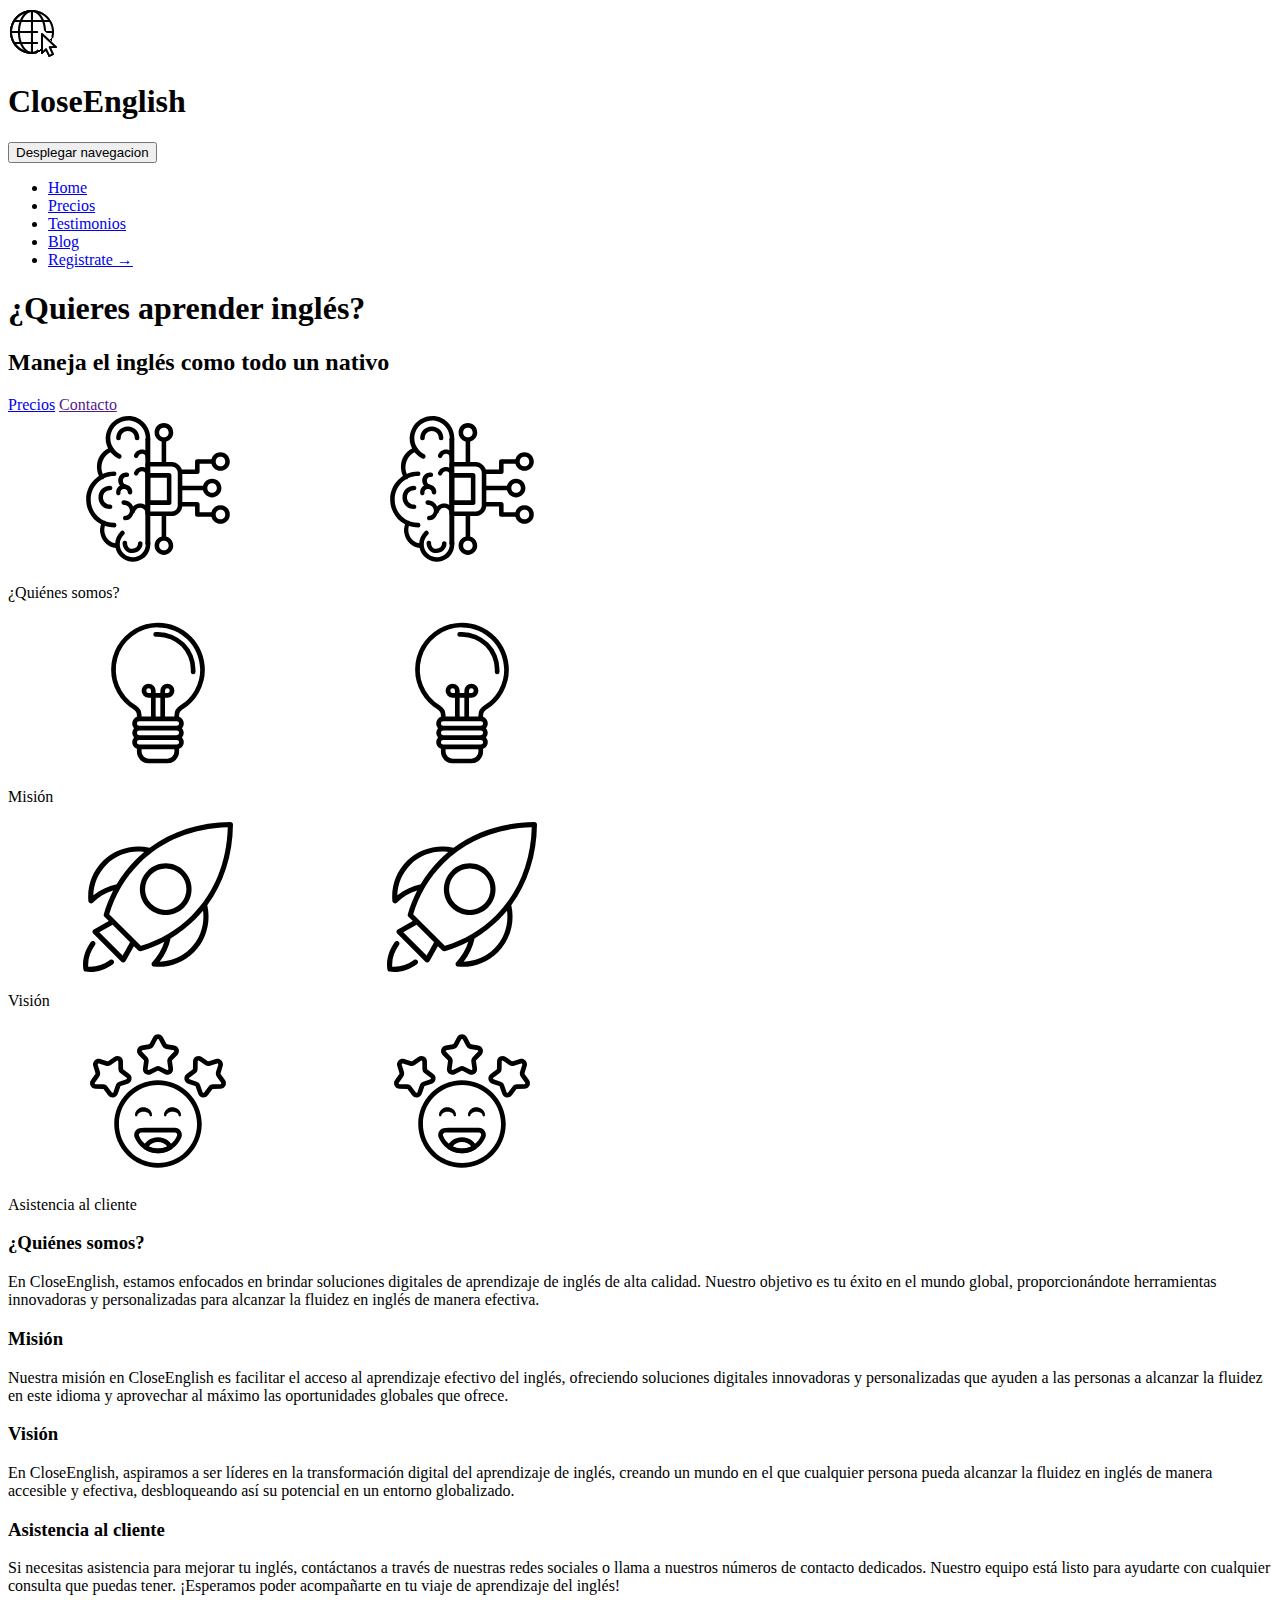
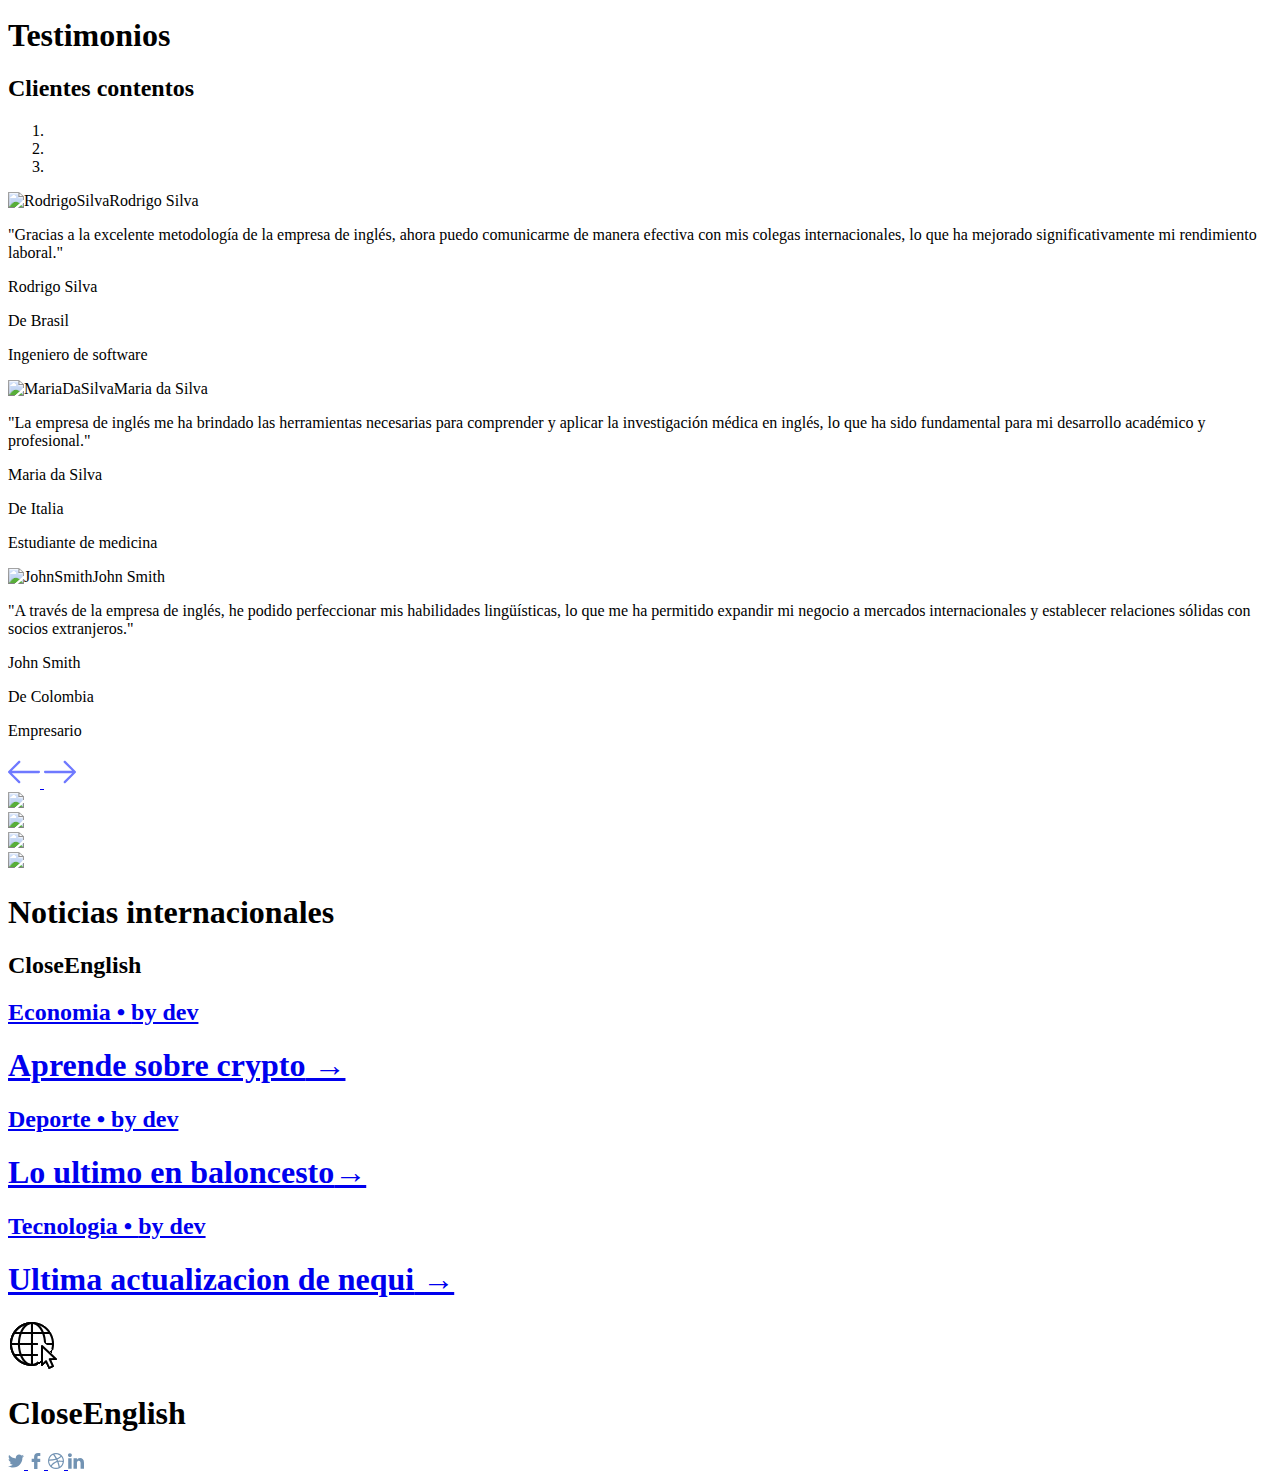
==== commit a3b522e4: "actualizacion 3" ====
--- a/index.html
+++ b/index.html
@@ -2,12 +2,6 @@
 <html lang="es" >
 <head>
   <meta charset="UTF-8">
-  <title>CrisMDev - Project</title>
-  <meta name="viewport" content="width=device-width, initial-scale=1">
-<link rel="shortcut icon" type="image/gif" href="./favicon.gif"/> <!--Favicon-->
-<meta name="theme-color" content="#3a9fff"><link rel="stylesheet" href="./style.css"> <!--Bootstrapp RETIRADO DEL CODIGO Tema-->
-
-
 </head>
 <body>
 <!-- Inicio del Index -->
@@ -15,15 +9,15 @@
   <meta name="viewport" content="width=device-width, initial-scale=1">
 <link rel="shortcut icon" type="image/x-icon" href="./favicon.gif"/>
 <meta name="theme-color" content="#1885ed">
-  <title>CrisMDev - Home</title>
+  <title>CloseEnglish - Home</title>
 </head>
 
 <body>
 <header class="header">
   <div class="contenedor header__container">
-<div class="header__logo"><img class="header__img" src="./favicon.gif"> <h1 class="header__title">CrisM<span class="header__light">Dev</span></h1></div> 
+<div class="header__logo"><img class="header__img" src="./favicon.gif"> <h1 class="header__title">Close<span class="header__light">English</span></h1></div> 
      <button type="button" class="navbar-toggle collapsed" data-toggle="collapse" data-target="#navbar" aria-expanded="false" aria-controls="navbar">
-              <span class="botontogl">Toggle navigation</span>
+              <span class="botontogl">Desplegar navegacion</span>
               <span class="iconhead"></span>
               <span class="iconhead"></span>
               <span class="iconhead"></span>
@@ -33,11 +27,10 @@
     <nav id="navbar" class="header__nav collapse">
       <ul class="header__elenco">
         <li class="header__el"><a href="#" class="header__link">Home</a></li>
-        <li class="header__el"><a href="#" class="header__link">Precios</a></li>
+        <li class="header__el"><a href="./pricing.html" class="header__link">Precios</a></li>
         <li class="header__el"><a href="#" class="header__link">Testimonios</a></li>
         <li class="header__el"><a href="#" class="header__link">Blog</a></li>
-        <li class="header__el"><a href="#" class="header__link">Contactanos</a></li>
-        <li class="header__el header__el--blue"><a href="" class="boton boton--white">Registrate →</a></li>
+        <li class="header__el header__el--blue"><a href="./login/login.html" class="boton boton--white">Registrate →</a></li>
       </ul>
     </nav>
   </div>
@@ -52,114 +45,159 @@
       <h1 class="site__title">¿Quieres aprender inglés?</h1>
       <h2 class="site__subtitle">Maneja el inglés como todo un nativo</h2>
       <div class="site__box-link">
-        <a class="boton boton--width" href="">Precios</a>
+        <a class="boton boton--width" href="./pricing.html">Precios</a>
         <a class="boton boton--revert boton--width" href="">Contacto</a>
       </div>
-      <img class="site__img" src="https://i.imgur.com/yEQWV95.jpg">
-    </div>
-    </div>
-    </div>
-  </div>
-</div>
-
-<div class="sect sect--padding-bottom">
-<div class="contenedor">
-<div class="lista lista--center">
-  <h1 class="lista__title">
-    Precios
-  </h1>
-  <h2 class="lista__sub">Nos acomodamos a tus necesidades</h2>
-</div>
-<div class="lista lista--center lista--margin">
-  <div class="col-md-4 col-sm-4 price-box price-box--purple">
-    <div class="price-box__wrap">
-      <div class="price-box__img"></div>
-      <h1 class="price-box__title">
-        Principiante A1-A2 / A2-B1
-      </h1>
-      <p class="price-box__people">
-        Aprende inglés con las mejores metodologias
-      </p>
-      <h2 class="price-box__discount">
-        <span class="price-box__dollar">$</span>49<span class="price-box__discount--light">/mo</span>
-      </h2>
-      <h3 class="price-box__price">
-        $65/mo
-      </h3>
-      <p class="price-box__feat">
-        Certificación en :
-      </p>
-      <ul class="price-box__list">
-        <li class="price-box__list-el">Administración con Enfásis en inglés</li>
-        <li class="price-box__list-el">Inglés A1-A2 / A2-B1</li>
-      </ul>
-       <div class="price-box__">
-      <a class="boton boton--purple boton--width">Empieza ahora</a>
-    </div>
-  </div>
-  </div>
-  <!-- Segundo paquete -->
-  <div class="col-md-4 col-sm-4 price-box price-box--violet">
-  <div class="price-box__wrap">
-      <div class="price-box__img"></div>
-      <h1 class="price-box__title">
-        Intermedio-Alto B1-B2
-      </h1>
-      <p class="price-box__people">
-        Mejora tu inglés como todo un pro!
-      </p>
-      <h2 class="price-box__discount">
-      <span class="price-box__dollar">$</span>149<span class="price-box__discount--light">/mo</span>
-      </h2>
-      <h3 class="price-box__price">
-        $225/mo
-      </h3>
-      <p class="price-box__feat">
-        Certificación en:
-      </p>
-      <ul class="price-box__list">
-        <li class="price-box__list-el">Administración con enfásis en inglés</li>
-        <li class="price-box__list-el">Inglés B1-B2</li>
-      </ul>
-      <div class="price-box__">
-      <a class="boton boton--violet boton--width">Empieza ahora</a>
-    </div>
-  </div>
-  </div>
-
-  
-<!-- Tercer Plan o Paquete BUG-->
-<div class="col-md-4 col-sm-4 price-box price-box--blue">
-  <div class="price-box__wrap">
-      <div class="price-box__img"></div>
-      <h1 class="price-box__title">
-        Avanzado C1-C2
-      </h1>
-      <p class="price-box__people">
-        Maneja el inglés como un nativo!
-      </p>
-      <h2 class="price-box__discount">
-      <span class="price-box__dollar">$</span>399<span class="price-box__discount--light">/mo</span>
-      </h2>
-      <h3 class="price-box__price">
-        $499/mo
-      </h3>
-      <p class="price-box__feat">
-        Certificación en:
-      </p>
-      <ul class="price-box__list">
-        <li class="price-box__list-el">Administración con enfásis en inglés.</li>
-        <li class="price-box__list-el">Inglés C1-C2</li>
-      </ul>
-    <div class="price-box__">
-      <a class="boton boton--blue boton--width">Empieza ahora</a>
-    </div>
-  </div>
-  </div>
-
-</div>
-</div>
-</div> 
+    </div>
+    </div>
+    </div>
+  </div>
+</div>
+<!--AKSLAKSLA-->
+<!--SVG GRADIENTS AND SPRITES PART-->
+<svg aria-hidden="true" focusable="false" style="width:0;height:0;position:absolute;">
+  <linearGradient id="icon-gradient">
+    <stop offset="0%" stop-color="var(--color-accent-light)" />
+    <stop offset="100%" stop-color="var(--color-accent-dark)" />
+  </linearGradient>
+  <defs>
+    <symbol id="icon-brain" viewBox="0 0 66 66">
+<g><g><g><path d="m28.5 58c-.6 0-1-.4-1-1v-45.8c0-.6.4-1 1-1s1 .4 1 1v45.8c0 .6-.4 1-1 1z"/></g><g><path d="m11.9 41.8c-2.9 0-5.1-2.2-5.1-5.1s2.2-5.1 5.1-5.1c.6 0 1 .4 1 1s-.4 1-1 1c-1.7 0-3.1 1.4-3.1 3.1s1.4 3.1 3.1 3.1c.6 0 1 .4 1 1s-.4 1-1 1z"/></g><g><path d="m23.8 11.6c-.6 0-1-.4-1-1 0-1.7-1.4-3.1-3.1-3.1s-3.1 1.4-3.1 3.1c0 .6-.4 1-1 1s-1-.4-1-1c0-2.9 2.2-5.1 5.1-5.1s5.1 2.2 5.1 5.1c0 .6-.4 1-1 1z"/></g><g><path d="m21.7 61.2c-1.2 0-2.3-.5-3.1-1.3-.8-.9-1.2-2-1.2-3.2 0-.6.5-1 1.1-.9.6 0 1 .5.9 1.1 0 .6.2 1.3.6 1.7.4.5 1 .7 1.7.7 1.4 0 2.5-1 2.5-2.3 0-.6.4-1 1-1s1 .4 1 1c0 2.3-2 4.2-4.5 4.2z"/></g><g><path d="m18.4 32.8c-.1 0-.2 0-.3 0-1.9-.6-3-2.6-2.5-4.5.4-1.5 1.6-2.5 3.2-2.6h.5c.6 0 1 .4 1 1s-.4 1-1 1h-.4c-.6.1-1.2.5-1.3 1.2-.3.9.3 1.8 1.1 2.1.5.2.8.7.7 1.2-.2.3-.6.6-1 .6z"/></g><g><path d="m28.6 20.3c-.6 0-1-.4-1-1v-.4c-.1-.6-.5-1.2-1.2-1.3-.9-.3-1.8.3-2.1 1.1-.2.5-.7.8-1.2.7-.5-.2-.8-.7-.7-1.2.6-1.9 2.6-3 4.5-2.5 1.5.4 2.5 1.6 2.6 3.2v.5c.1.5-.3.9-.9.9z"/></g><g><path d="m28.6 28c-.6 0-1-.4-1-1v-.4c-.1-.6-.5-1.2-1.2-1.3-.9-.3-1.8.3-2.1 1.1-.2.5-.7.8-1.2.7-.5-.2-.8-.7-.7-1.2.6-1.9 2.6-3 4.5-2.5 1.5.4 2.5 1.6 2.6 3.2v.5c.1.5-.3.9-.9.9z"/></g><g><path d="m15.6 35.8c-.5 0-.9-.4-1-.9-.1-.9.1-1.9.7-2.6.6-.8 1.6-1.3 2.6-1.3.9-.1 1.8.1 2.5.7.8.6 1.3 1.6 1.3 2.6 0 .6-.4 1-.9 1.1-.6 0-1-.4-1.1-.9 0-.5-.2-.9-.6-1.2-.3-.3-.7-.4-1.1-.3-.5 0-1 .3-1.2.6-.3.3-.4.7-.3 1.1.1.5-.3 1.1-.8 1.1z"/></g><g><path d="m28.6 44.4c-.5 0-1-.4-1-.9-.1-1-.8-1.8-1.8-2.1-1.2-.4-2.6.4-3 1.7-.1.5-.7.8-1.2.7s-.8-.7-.7-1.2c.7-2.4 3.1-3.7 5.4-3.1 1.8.5 3.1 2.1 3.2 3.9.1.5-.3 1-.9 1z"/></g><g><path d="m18.6 46.8c-.5 0-1-.4-1-.9 0-.6.4-1 .9-1.1.6 0 1.2-.3 1.6-.8s.6-1.1.5-1.7c-.1-1.2-1.1-2.4-2.6-2.3-.5 0-1-.4-1.1-.9 0-.6.4-1 .9-1.1 2.3-.1 4.4 1.7 4.6 4.1.1 1.1-.2 2.3-1 3.2-.5.9-1.6 1.4-2.8 1.5z"/></g><g><path d="m15.9 19.7c-.1 0-.3 0-.4-.1-1.6-.8-3-2-3.9-3.5-1.9-2.8-2.2-6.4-.6-9.6 2.3-4.8 8.2-6.9 13-4.7 3.6 1.7 5.8 5.5 5.6 9.4 0 .6-.5 1-1.1.9-.6 0-1-.5-.9-1.1.2-3.1-1.6-6.1-4.4-7.4-3.9-1.8-8.5-.1-10.4 3.7-1.2 2.5-1 5.3.5 7.6.8 1.2 1.8 2.2 3.1 2.8.5.2.7.8.5 1.3-.3.5-.6.7-1 .7z"/></g><g><path d="m21.9 65c-.1 0-.2 0-.3 0-2.1-.1-4-1-5.4-2.5-2.9-3.1-2.7-8 .5-10.9.4-.4 1-.4 1.4.1.4.4.4 1-.1 1.4-2.3 2.1-2.4 5.8-.3 8.1 1 1.1 2.4 1.8 4 1.8 1.5.1 3-.5 4.1-1.5 1.3-1.1 2-2.9 1.8-4.7-.1-.5.3-1 .9-1.1.6 0 1 .3 1.1.9.2 2.4-.7 4.8-2.4 6.4-1.5 1.2-3.4 2-5.3 2z"/></g><g><path d="m8.4 28.7c-.3 0-.7-.2-.9-.5-1.6-2.7-1.8-6-.6-8.7 1-2.2 2.8-4 5.1-4.8.5-.2 1.1.1 1.3.6s-.1 1.1-.6 1.3c-1.7.6-3.2 2-3.9 3.8-1 2.2-.9 4.8.4 6.9.3.5.1 1.1-.3 1.4-.1 0-.3 0-.5 0z"/></g><g><path d="m13.7 49.9c-6.9 0-12.3-5.4-12.3-12.3 0-6.8 5.5-12.3 12.3-12.3.6 0 1 .4 1 1s-.4 1-1 1c-5.7 0-10.3 4.6-10.3 10.3 0 5.8 4.5 10.3 10.3 10.3.6 0 1 .4 1 1s-.4 1-1 1z"/></g><g><path d="m14.5 59h-.1c-3.1-.4-5.6-2.5-6.5-5.4-.7-2-.5-4.3.5-6.1.2-.5.8-.7 1.2-.5.5.2.7.8.4 1.3-.7 1.4-.8 3.2-.3 4.6.7 2.2 2.6 3.8 4.9 4 .5.1.9.6.9 1.1-.1.6-.5 1-1 1z"/></g><g><path d="m28.6 58c-.6 0-1-.4-1-1v-45.8c0-.6.4-1 1-1s1 .4 1 1v45.8c0 .6-.4 1-1 1z"/></g></g><g><path d="m37.9 40h-9.3c-.6 0-1-.4-1-1v-12c0-.6.4-1 1-1h9.3c.6 0 1 .4 1 1v12c0 .6-.4 1-1 1zm-8.3-2h7.3v-10h-7.3z"/></g><g><path d="m39 44.9h-10.5c-.6 0-1-.4-1-1v-21.8c0-.6.4-1 1-1h10.5c2.5 0 4.7 2.2 4.7 4.7v14.4c0 2.6-2.1 4.7-4.7 4.7zm-9.5-2h9.5c1.5 0 2.7-1.2 2.7-2.7v-14.4c0-1.4-1.3-2.7-2.7-2.7h-9.5z"/></g><g><path d="m52.9 33.6h-9.9c-.6 0-1-.4-1-1s.4-1 1-1h9.9c.6 0 1 .4 1 1s-.4 1-1 1z"/></g><g><path d="m56.8 36.7c-2.3 0-4.1-1.8-4.1-4.1s1.8-4.1 4.1-4.1 4.1 1.8 4.1 4.1-1.8 4.1-4.1 4.1zm0-6.2c-1.2 0-2.1.9-2.1 2.1s.9 2.1 2.1 2.1 2.1-.9 2.1-2.1-.9-2.1-2.1-2.1z"/></g><g><path d="m35.6 22.9c-.6 0-1-.4-1-1v-9.9c0-.6.4-1 1-1s1 .4 1 1v9.9c0 .6-.4 1-1 1z"/></g><g><path d="m35.6 12.2c-2.3 0-4.1-1.8-4.1-4.1s1.8-4.1 4.1-4.1 4.1 1.8 4.1 4.1-1.8 4.1-4.1 4.1zm0-6.2c-1.2 0-2.1.9-2.1 2.1s.9 2.1 2.1 2.1 2.1-.9 2.1-2.1-.9-2.1-2.1-2.1z"/></g><g><path d="m35.6 55c-.6 0-1-.4-1-1v-9.9c0-.6.4-1 1-1s1 .4 1 1v9.9c0 .6-.4 1-1 1z"/></g><g><path d="m35.6 62c-2.3 0-4.1-1.8-4.1-4.1s1.8-4.1 4.1-4.1 4.1 1.8 4.1 4.1-1.8 4.1-4.1 4.1zm0-6.2c-1.2 0-2.1.9-2.1 2.1s.9 2.1 2.1 2.1 2.1-.9 2.1-2.1-.9-2.1-2.1-2.1z"/></g><g><path d="m60.5 48.3c-2.3 0-4.1-1.8-4.1-4.1s1.8-4.1 4.1-4.1 4.1 1.8 4.1 4.1-1.8 4.1-4.1 4.1zm0-6.2c-1.2 0-2.1.9-2.1 2.1s.9 2.1 2.1 2.1 2.1-.9 2.1-2.1-.9-2.1-2.1-2.1z"/></g><g><path d="m56.7 45.2h-6.4c-.6 0-1-.4-1-1v-3.5h-5.8c-.6 0-1-.4-1-1s.4-1 1-1h6.8c.6 0 1 .4 1 1v3.5h5.4c.6 0 1 .4 1 1s-.4 1-1 1z"/></g><g><path d="m60.5 25c-2.3 0-4.1-1.8-4.1-4.1s1.8-4.1 4.1-4.1 4.1 1.8 4.1 4.1-1.8 4.1-4.1 4.1zm0-6.2c-1.2 0-2.1.9-2.1 2.1s.9 2.1 2.1 2.1 2.1-.9 2.1-2.1-.9-2.1-2.1-2.1z"/></g><g><path d="m50.3 26.4h-7.3c-.6 0-1-.4-1-1s.4-1 1-1h6.3v-3.5c0-.6.4-1 1-1h6.4c.6 0 1 .4 1 1s-.4 1-1 1h-5.4v3.5c0 .6-.4 1-1 1z"/></g></g>
+    </symbol>
+    <symbol id="icon-bulb" viewBox="0 0 512 512"><path d="M256.011,16H256A160.035,160.035,0,0,0,117.132,255.516a161.029,161.029,0,0,0,55.644,57.149A23.857,23.857,0,0,1,184,332.98v4.4A23.977,23.977,0,0,0,174.131,376a23.943,23.943,0,0,0,0,32A23.977,23.977,0,0,0,184,446.624V456a40.045,40.045,0,0,0,40,40h64a40.045,40.045,0,0,0,40-40v-9.376A23.977,23.977,0,0,0,337.869,408a23.943,23.943,0,0,0,0-32A23.977,23.977,0,0,0,328,337.376v-4.4a23.955,23.955,0,0,1,11.568-20.523A159.891,159.891,0,0,0,416,176C416,87.782,344.229,16.006,256.011,16ZM192,352H320a8,8,0,0,1,0,16H192a8,8,0,0,1,0-16Zm40-96h-8a8,8,0,1,1,8-8Zm16,16h16v64H248Zm80,120a8.009,8.009,0,0,1-8,8H192a8,8,0,0,1,0-16H320A8.009,8.009,0,0,1,328,392Zm-40,88H224a24.027,24.027,0,0,1-24-24v-8H312v8A24.027,24.027,0,0,1,288,480Zm32-48H192a8,8,0,0,1,0-16H320a8,8,0,0,1,0,16Zm11.2-133.183a39.85,39.85,0,0,0-19.2,34.16V336H280V272h8a24,24,0,1,0-24-24v8H248v-8a24,24,0,1,0-24,24h8v64H200v-3.02a39.95,39.95,0,0,0-18.891-33.973A143.982,143.982,0,0,1,256,32h.011C335.406,32.006,400,96.6,400,176A143.156,143.156,0,0,1,331.2,298.817ZM280,256v-8a8,8,0,1,1,8,8Z"/><path d="M256,48h-8a8,8,0,0,0,0,16h8A112.127,112.127,0,0,1,368,176v8a8,8,0,0,0,16,0v-8A128.145,128.145,0,0,0,256,48Z"/>
+    </symbol>
+    <symbol id="icon-customers" viewBox="0 0 64 64">
+      <path d="m29.905 4.782-1.49 2.821c-.053.101-.151.172-.263.191l-3.144.546c-.865.15-1.576.767-1.848 1.602-.271.835-.058 1.752.553 2.382l2.223 2.29c.08.082.117.196.101.309l-.453 3.158c-.125.87.242 1.737.953 2.253.71.516 1.648.597 2.436.21l2.864-1.407c.103-.05.223-.05.326 0l2.864 1.407c.788.387 1.726.306 2.436-.21.711-.516 1.078-1.383.953-2.253l-.453-3.158c-.016-.113.021-.227.101-.309l2.223-2.29c.611-.63.824-1.547.553-2.382-.272-.835-.983-1.452-1.848-1.602l-3.144-.546c-.112-.019-.21-.09-.263-.191l-1.49-2.821c-.411-.777-1.217-1.262-2.095-1.262s-1.684.485-2.095 1.262zm1.769.934c.064-.121.189-.196.326-.196s.262.075.326.196l1.491 2.821c.342.649.966 1.103 1.689 1.228l3.144.546c.135.023.246.119.288.249s.009.273-.086.371l-2.223 2.289c-.511.527-.75 1.26-.645 1.987l.452 3.158c.02.136-.038.271-.148.351-.111.08-.257.093-.38.033l-2.864-1.407c-.658-.323-1.43-.323-2.088 0l-2.864 1.407c-.123.06-.269.047-.38-.033-.11-.08-.168-.215-.148-.351l.452-3.158c.105-.727-.134-1.46-.645-1.987l-2.223-2.289c-.095-.098-.128-.241-.086-.371s.153-.226.288-.249l3.144-.546c.723-.125 1.347-.579 1.689-1.228z"/><path d="m56.659 14.128-3.049.941c-.109.034-.228.015-.321-.05l-2.609-1.838c-.718-.505-1.657-.572-2.44-.174-.782.399-1.28 1.198-1.293 2.076l-.047 3.191c-.002.114-.056.221-.148.289l-2.553 1.914c-.703.526-1.057 1.399-.919 2.266.137.868.743 1.588 1.574 1.872l3.02 1.03c.108.037.193.122.23.23l1.031 3.02c.283.831 1.004 1.437 1.871 1.575.867.137 1.74-.217 2.266-.92l1.914-2.553c.068-.092.175-.146.29-.148l3.19-.047c.878-.013 1.677-.511 2.076-1.293.399-.783.332-1.722-.174-2.44l-1.837-2.608c-.066-.094-.085-.212-.051-.322l.941-3.048c.259-.84.033-1.753-.589-2.374-.621-.621-1.534-.848-2.373-.589zm.59 1.911c.13-.04.273-.005.369.092.097.097.132.239.092.37l-.941 3.048c-.217.702-.096 1.463.327 2.063l1.837 2.609c.078.112.089.258.027.38s-.187.199-.324.201l-3.19.047c-.734.011-1.421.361-1.861.949l-1.913 2.553c-.082.109-.218.165-.353.143-.135-.021-.247-.116-.292-.245l-1.03-3.02c-.237-.694-.783-1.24-1.477-1.477l-3.02-1.03c-.129-.044-.224-.157-.245-.292s.034-.271.143-.353l2.554-1.913c.587-.44.937-1.127.948-1.861l.047-3.19c.002-.137.079-.261.201-.324.122-.062.268-.051.38.028l2.609 1.837c.6.422 1.362.543 2.063.326z"/><path d="m4.379 17.091.941 3.048c.034.11.015.228-.051.322l-1.837 2.608c-.506.718-.573 1.657-.174 2.44.399.782 1.198 1.28 2.076 1.293l3.19.047c.115.002.222.056.29.148l1.914 2.553c.526.703 1.399 1.057 2.266.92.867-.138 1.588-.744 1.871-1.575l1.031-3.02c.037-.108.122-.193.23-.23l3.02-1.03c.831-.284 1.437-1.004 1.574-1.872.138-.867-.216-1.74-.919-2.266l-2.553-1.913c-.092-.069-.146-.176-.148-.29l-.047-3.191c-.013-.878-.511-1.677-1.293-2.076-.783-.398-1.722-.331-2.44.174l-2.609 1.837c-.093.066-.212.085-.321.051l-3.049-.941c-.839-.259-1.752-.032-2.373.589-.622.621-.848 1.534-.589 2.374zm1.911-.59c-.04-.131-.005-.273.092-.37.096-.097.239-.132.369-.092l3.049.941c.701.217 1.463.096 2.063-.326l2.609-1.837c.112-.079.258-.09.38-.028.122.063.199.187.201.324l.047 3.19c.011.734.361 1.421.948 1.861l2.554 1.913c.109.082.164.218.143.353s-.116.248-.245.292l-3.02 1.03c-.694.237-1.24.783-1.477 1.477l-1.03 3.02c-.045.129-.157.224-.292.245-.135.022-.271-.034-.353-.143l-1.913-2.553c-.44-.588-1.127-.938-1.861-.949l-3.19-.047c-.137-.002-.262-.079-.324-.201s-.051-.268.027-.38l1.837-2.609c.423-.6.544-1.361.327-2.063z"/><path d="m32 23.148c-10.302 0-18.666 8.364-18.666 18.666 0 10.303 8.364 18.666 18.666 18.666s18.666-8.363 18.666-18.666c0-10.302-8.364-18.666-18.666-18.666zm0 2c9.198 0 16.666 7.468 16.666 16.666 0 9.199-7.468 16.666-16.666 16.666s-16.666-7.467-16.666-16.666c0-9.198 7.468-16.666 16.666-16.666z"/><path d="m39.187 43.464c-3.715 0-10.666 0-14.38.026-.986 0-1.913.495-2.465 1.319-.552.825-.657 1.871-.279 2.788 1.586 3.924 5.44 6.7 9.937 6.7 4.494 0 8.347-2.773 9.961-6.689.382-.926.276-1.981-.281-2.813s-1.493-1.331-2.494-1.331zm0 2c.334 0 .646.167.831.444.186.277.221.629.094.937-1.315 3.191-4.451 5.452-8.112 5.452-3.658 0-6.793-2.258-8.085-5.455-.001-.002-.002-.004-.003-.006-.124-.301-.089-.644.092-.914s.484-.432.809-.432h.007c3.711-.026 10.655-.026 14.367-.026z"/><path d="m23.215 38.06c.065-.416.386-.703.75-.959.207-.146.455-.227.712-.317.353-.124.743-.177 1.14-.153.328-.02.651.011.954.095.217.06.43.112.62.211.508.264.951.604 1.028 1.123 0 .278.225.504.503.504s.504-.226.504-.504c.136-.923-.337-1.793-1.094-2.473-.457-.41-1.051-.694-1.693-.857-.266-.067-.543-.088-.822-.098-.373.015-.742.056-1.088.166-.54.171-1.041.424-1.434.778-.759.684-1.228 1.559-1.087 2.484 0 .278.226.504.504.504.277 0 .503-.226.503-.504z"/><path d="m35.581 38.06c.066-.416.386-.703.751-.959.206-.146.455-.227.711-.317.354-.124.744-.177 1.14-.153.328-.02.651.011.954.095.218.06.43.112.62.211.509.264.951.604 1.028 1.123 0 .278.226.504.503.504.278 0 .504-.226.504-.504.136-.923-.336-1.793-1.094-2.473-.457-.41-1.051-.694-1.693-.857-.265-.067-.543-.088-.822-.098-.372.015-.742.056-1.088.166-.54.171-1.041.424-1.434.778-.758.684-1.228 1.559-1.087 2.484 0 .278.226.504.504.504s.503-.226.503-.504z"/><path d="m25.796 51.367c-.178.444-.017.951.384 1.211 1.677 1.088 3.675 1.719 5.82 1.719 2.144 0 4.142-.631 5.82-1.716.402-.26.563-.768.385-1.212-.889-2.22-3.318-3.86-6.205-3.86-2.886 0-5.314 1.639-6.204 3.858zm2.271-.007c.807-1.123 2.277-1.851 3.933-1.851 1.657 0 3.126.728 3.934 1.852-1.183.599-2.519.936-3.934.936s-2.751-.337-3.933-.937z"/>
+    </symbol>
+    <symbol id="icon-rocket" viewBox="0 0 494.929 494.929">
+      <g>
+        <g>
+          <g>
+            <path d="M494.927,8.642c0.025-2.3-0.875-4.516-2.5-6.141s-3.683-2.508-6.142-2.5c-102.072,1.28-193.04,30.465-266.529,84.908
+              c-55.458-12.753-114.236,3.824-154.363,43.967C30.56,163.704,13.21,211.854,17.785,260.971c0.308,3.267,2.458,6.071,5.533,7.212
+              c0.967,0.354,1.975,0.529,2.967,0.529c2.175,0,4.317-0.833,5.933-2.4c19.211-18.582,42.257-32.123,67.378-39.957
+              c-12.583,24.434-22.991,50.354-30.994,77.773c-0.875,2.992-0.05,6.221,2.158,8.425l14.29,14.289l-49.44,27.603
+              c-2.333,1.304-3.925,3.625-4.292,6.275c-0.367,2.646,0.525,5.313,2.417,7.204l92.925,93.013c1.608,1.617,3.783,2.504,6.033,2.504
+              c0.392,0,0.775-0.025,1.167-0.079c2.65-0.367,4.975-1.954,6.283-4.288l27.685-49.456l14.548,14.548
+              c1.625,1.625,3.8,2.5,6.033,2.5c0.8,0,1.6-0.112,2.392-0.342c27.352-7.979,53.214-18.351,77.597-30.894
+              c-7.823,25.1-21.31,48.116-39.789,67.294c-2.275,2.362-3,5.817-1.858,8.892c1.142,3.071,3.942,5.221,7.208,5.525
+              c5.225,0.487,10.425,0.729,15.608,0.729c43.692,0,85.467-17.142,116.492-48.246c40.136-40.141,56.752-98.993,44.041-154.554
+              C464.495,201.601,493.65,110.672,494.927,8.642z M34.177,241.917c0.908-37.829,16.2-73.892,43.283-100.975
+              c32.633-32.626,79.011-47.904,124.435-41.974c-9.703,8.061-19.115,16.529-28.119,25.533
+              c-24.447,24.445-45.43,51.605-62.888,81.236C82.823,211.742,56.65,224.058,34.177,241.917z M130.76,440.896l-76.983-77.05
+              l43.815-24.461l57.694,57.692L130.76,440.896z M190.852,408.504L86.427,304.083c19.758-64.946,53.183-121.287,99.417-167.517
+              C260.635,61.779,361.393,20.625,477.677,17.25c-3.367,116.292-44.525,217.054-119.317,291.838
+              C312.118,355.329,255.785,388.758,190.852,408.504z M353.985,417.567c-27,27.067-63.092,42.333-101.025,43.196
+              c17.77-22.432,30.043-48.572,36.066-76.613c29.693-17.477,56.906-38.5,81.401-62.995c9.029-9.028,17.52-18.466,25.602-28.197
+              C401.929,338.496,386.617,384.934,353.985,417.567z"/>
+            <path d="M88.843,455.413c-22.158,16.192-47.842,24.079-71.5,22.171c-1.917-23.633,5.992-49.333,22.183-71.492
+              c2.775-3.804,1.95-9.142-1.858-11.921c-3.808-2.796-9.142-1.95-11.925,1.854C5.427,423.821-3.498,456.833,1.252,486.596
+              c0.583,3.642,3.433,6.5,7.083,7.079c5.25,0.842,10.592,1.254,16,1.254c25.242-0.004,51.683-9.008,74.575-25.742
+              c3.808-2.779,4.633-8.117,1.858-11.921C97.985,453.471,92.652,452.617,88.843,455.413z"/>
+            <path d="M333.427,161.508c-16.125-16.117-37.55-24.996-60.342-24.996c-22.8,0-44.225,8.879-60.342,24.996
+              c-33.267,33.267-33.267,87.404,0,120.679c16.117,16.117,37.542,24.996,60.342,24.996c22.792,0,44.217-8.879,60.342-24.996
+              C366.693,248.913,366.693,194.775,333.427,161.508z M321.36,270.121c-12.9,12.892-30.042,19.996-48.275,19.996
+              c-18.242,0-35.383-7.104-48.275-19.996c-26.617-26.621-26.617-69.929,0-96.546c12.892-12.892,30.033-19.996,48.275-19.996
+              c18.233,0,35.375,7.104,48.275,19.996C347.977,200.192,347.977,243.5,321.36,270.121z"/>
+          </g>
+        </g>
+      </g>
+    </symbol>
+  </defs>
+</svg>
+<!--END SVG GRADIENT PART-->
+<div class="content">
+  <div class="container">
+    <div class="timeline">
+      <div class="timeline__stepper">
+        <div class="timeline__step is-active">
+          <svg class="timeline__icon timeline__icon--default">
+            <use href="#icon-brain"/>
+          </svg>
+          <svg class="timeline__icon timeline__icon--active">
+            <use href="#icon-brain"/>
+          </svg>
+          <p class="timeline__step-title">
+            ¿Quiénes somos?
+          </p>
+        </div>
+        <div class="timeline__step">
+          <svg class="timeline__icon timeline__icon--default">
+            <use href="#icon-bulb"/>
+          </svg>
+          <svg class="timeline__icon timeline__icon--active">
+            <use href="#icon-bulb"/>
+          </svg>
+          <p class="timeline__step-title">
+            Misión<br/>
+          </p>
+        </div>
+        <div class="timeline__step">
+          <svg class="timeline__icon timeline__icon--default">
+            <use href="#icon-rocket"/>
+          </svg>
+          <svg class="timeline__icon timeline__icon--active">>
+            <use href="#icon-rocket"/>
+          </svg>
+          <p class="timeline__step-title">
+            Visión<br/>
+          </p>
+        </div>
+        <div class="timeline__step">
+          <svg class="timeline__icon timeline__icon--default">
+            <use href="#icon-customers"/>
+          </svg>
+          <svg class="timeline__icon timeline__icon--active">
+            <use href="#icon-customers"/>
+          </svg>
+          <p class="timeline__step-title">
+            Asistencia al cliente<br />
+          </p>
+        </div>
+      </div>
+
+      <div class="timeline__slides">
+        <div class="timeline__slide">
+          <h3 class="timeline__slide-title">¿Quiénes somos?</h3>
+          <div class="timeline__slide-content">
+            <p>En CloseEnglish, estamos enfocados en brindar soluciones digitales de aprendizaje de inglés de alta calidad.
+            Nuestro objetivo es tu éxito en el mundo global, proporcionándote herramientas innovadoras y personalizadas
+            para alcanzar la fluidez en inglés de manera efectiva.</p>
+          </div>
+        </div>
+
+        <div class="timeline__slide">
+          <h3 class="timeline__slide-title">Misión</h3>
+          <div class="timeline__slide-content">
+            <p>Nuestra misión en CloseEnglish es facilitar el acceso al aprendizaje efectivo del inglés, ofreciendo soluciones digitales
+               innovadoras y personalizadas que ayuden a las personas a alcanzar la fluidez en este idioma y aprovechar al máximo las
+                oportunidades globales que ofrece.</p>
+          </div>
+        </div>
+
+        <div class="timeline__slide">
+          <h3 class="timeline__slide-title">Visión</h3>
+          <div class="timeline__slide-content">
+            <p>En CloseEnglish, aspiramos a ser líderes en la transformación digital del aprendizaje de inglés,
+               creando un mundo en el que cualquier persona pueda alcanzar la fluidez en inglés de manera accesible y efectiva,
+                desbloqueando así su potencial en un entorno globalizado. </p>
+          </div>
+        </div>
+
+        <div class="timeline__slide">
+          <h3 class="timeline__slide-title">Asistencia al cliente</h3>
+          <div class="timeline__slide-content">
+            <p>Si necesitas asistencia para mejorar tu inglés, contáctanos a través de nuestras redes sociales
+               o llama a nuestros números de contacto dedicados. Nuestro equipo está listo para ayudarte con
+                cualquier consulta que puedas tener. ¡Esperamos poder acompañarte en tu viaje de aprendizaje
+                del inglés! </p>
+          </div>
+        </div>
+      </div>
+    </div>
+  </div>
+</div>
+<!-- ASAAS-->
 
 
 <div class="sect sect--white">
@@ -168,7 +206,7 @@
   <h1 class="lista__title">
     Testimonios
   </h1>
-  <h2 class="lista__sub">Compañias aliadas <span class="lista__sub--light">y</span> clientes contentos</h2>
+  <h2 class="lista__sub">Clientes contentos</h2>
 </div>
 <div class="lista lista--margin lista--text-center">
   <div class="col-md-8 col-sm-10 col-xs-12 lista__carousel">
@@ -184,38 +222,41 @@
   <div class="carousel-inner">
     <div class="item active">
       <div class="item__content">
-      <img class="item__img" src="https://cdn.worldvectorlogo.com/logos/slack-1.svg" alt="JoshuaL"><span class="item__name">JoshuaL</span>
+      <img class="item__img" src="https://cdn.worldvectorlogo.com/logos/slack-1.svg" alt="RodrigoSilva"><span class="item__name">Rodrigo Silva</span>
       <p class="item__description">
-        Estoy muy contento con las metodologias de aprendizaje de esta empresa, ya que permite aprender y entender muy rápido un idioma completamente nuevo para mí. Me siento en libertad de poder viajar al extranjero y sé que podré comunicarme a la perfección ":)".
+        "Gracias a la excelente metodología de la empresa de inglés, ahora puedo comunicarme de manera efectiva con mis colegas internacionales, lo que ha mejorado significativamente mi rendimiento laboral."
       </p>
         </div>
-      <div class="item__avatar"></div>
-      <p class="item__people">JoshuaL</p>
-  <p class="item__occupation">Ceo de Facebook</p>
+      <div class="item__avatarone"></div>
+      <p class="item__people">Rodrigo Silva</p>
+  <p class="item__occupation">De Brasil</p>
+  <p class="item__occupation">Ingeniero de software</p>
     </div>
     
         <div class="item">
       <div class="item__content">
-      <img class="item__img" src="https://upload.wikimedia.org/wikipedia/commons/thumb/2/2d/Google-favicon-2015.png/150px-Google-favicon-2015.png" alt="Google"><span class="item__name">Google</span>
+      <img class="item__img" src="https://cdn.worldvectorlogo.com/logos/slack-1.svg" alt="MariaDaSilva"><span class="item__name">Maria da Silva</span>
       <p class="item__description">
-         Con nuestra alianza con "Cristian Moscarella" (Ceo de CrisMDev) les aseguramos una educación completamente interactiva con cada cliente y que saldrán hablando como todos unos makias caras de verga joa me ostine
+        "La empresa de inglés me ha brindado las herramientas necesarias para comprender y aplicar la investigación médica en inglés, lo que ha sido fundamental para mi desarrollo académico y profesional."
       </p>
         </div>
-      <div class="item__avatar"></div>
-     <p class="item__people">Cristian Mozarela</p>
-  <p class="item__occupation">Ceo de Google pa q veas tu</a>
+      <div class="item__avatarsec"></div>
+     <p class="item__people">Maria da Silva</p>
+     <p class="item__occupation">De Italia</p>
+  <p class="item__occupation">Estudiante de medicina</a>
     </div>
     
 <div class="item">
       <div class="item__content">
-      <img class="item__img" src="https://www.hrexaminer.com/wp-content/uploads/2016/10/2016-10-11-hrexaminer-stackoverflow-6-xxl-sq-250px.png" alt="MateoRomero"><span class="item__name">Mateo Romero</span>
+      <img class="item__img" src="https://cdn.worldvectorlogo.com/logos/slack-1.svg" alt="JohnSmith"><span class="item__name">John Smith</span>
       <p class="item__description">
-          Joa mani ya yo sé inglish, como me viste ahi?, cule mostro cole
+        "A través de la empresa de inglés, he podido perfeccionar mis habilidades lingüísticas, lo que me ha permitido expandir mi negocio a mercados internacionales y establecer relaciones sólidas con socios extranjeros."
       </p>
         </div>
-      <div class="item__avatar"></div>
-      <p class="item__people">Mateo Romero</p>
-  <p class="item__occupation">Cliente</a>
+      <div class="item__avatarthr"></div>
+      <p class="item__people">John Smith</p>
+      <p class="item__occupation">De Colombia</p>
+  <p class="item__occupation">Empresario</a>
     </div>
 
   </div>
@@ -261,7 +302,11 @@
         </a>
       </div>
       
-  
+      <div class="col-md-3 col-xs-6 col-sm-6 partner">
+        <a href="#" class="partner__link">
+        <img class="partner_img" src="https://image.ibb.co/ij03zG/inlogo.png">
+        </a>
+      </div>
           
       
     </div>
@@ -276,9 +321,9 @@
 <div class="contenedor">
   <div class="lista">
    <h1 class="lista__title">
-    Nuestro Blog
+    Noticias internacionales
   </h1>
-  <h2 class="lista__sub">Alcatel</h2>
+  <h2 class="lista__sub">CloseEnglish</h2>
   </div>
   
   <div class="lista lista--margin">
@@ -286,9 +331,9 @@
       <a href="#" class="article-pre ">
         <div class="article-pre__img article-pre__img--first"></div>
         <h2 class="article-pre__info">
-          <span class="article-pre__cat">Protips • </span><span class="article-pre__aut"> by JoshuaL</span> <span class="article-pre__date"> - 5 mins </span>
+          <span class="article-pre__cat">Economia • </span><span class="article-pre__aut"> by dev</span> 
         </h2>
-        <h1 class="article-pre__title">Protip papi<span class="article-pre__arrow--purple"> →</span></h1>
+        <h1 class="article-pre__title">Aprende sobre crypto<span class="article-pre__arrow--purple"> →</span></h1>
       </a>
     </div>
     
@@ -296,9 +341,9 @@
       <a href="#" class="article-pre ">
         <div class="article-pre__img article-pre__img--second"></div>
         <h2 class="article-pre__info">
-          <span class="article-pre__cat">Precios • </span><span class="article-pre__aut"> by Ayubb</span> <span class="article-pre__date"> - 5 mins </span>
+          <span class="article-pre__cat">Deporte • </span><span class="article-pre__aut"> by dev</span> 
         </h2>
-        <h1 class="article-pre__title">Ey mani el precio esta baratico compae<span class="article-pre__arrow--purple">→</span></h1>
+        <h1 class="article-pre__title">Lo ultimo en baloncesto<span class="article-pre__arrow--purple">→</span></h1>
       </a>
     </div>    
  </div>
@@ -307,86 +352,20 @@
       <a href="#" class="article-pre ">
         <div class="article-pre__img article-pre__img--fourth"></div>
         <h2 class="article-pre__info">
-          <span class="article-pre__cat">Testimonio • </span><span class="article-pre__aut"> by La Monda Pelua</span> <span class="article-pre__date"> - 5 mins </span>
+          <span class="article-pre__cat">Tecnologia • </span><span class="article-pre__aut"> by dev</span> 
         </h2>
-        <h1 class="article-pre__title">Vuelvéte una monda gringa compae<span class="article-pre__arrow--purple"> →</span></h1>
+        <h1 class="article-pre__title">Ultima actualizacion de nequi<span class="article-pre__arrow--purple"> →</span></h1>
       </a>
     </div>
     
   </div>
 </div>
 </div>
-<!--
-<div class="sect sect--padding-bottom">
-  <div class="contenedor">
-    <div class="lista">
-     <h1 class="lista__title">
-    Contactanos </h1>
-  <h2 class="lista__sub">Contactanos gratis y resolveremos todas tus inquietudes</h2>
-    </div>
-    <div class="lista lista--margin">
-      <div class="col-md-1"></div>
-      <div class="col-md-4">
-        <div class="contacts">
-          <a href="#" class="contacts__link"><img src="./favicon.gif"><h1 class="contacts_title-ag">CrisM<span class="contacts--light">Dev</span></h1></a>
-          <p class="contacts__address">
-            Calle 72 #46, La galeria<br>
-            Barranquilla-Atlántico, 080001<br>
-            Colombia
-          </p>
-          <p class="contacts__info">
-            tel. <a href="#" class="contacts__info-link">+57 3135661660</a>
-          </p>
-          <p class="contacts__info">
-            mail. <a href="#"class="contacts__info-link">cristianesmarica@sioque?.com</a>
-          </p>
-        </div>
-      </div>
-      <div class="col-md-6">
-        <form id="contact" class="form">
-          <div class="form-group">
-            <select class="form__field form__select">
-              <option selected value>Choose topic*</option>
-              <option value=1>Pricing</option>
-              <option value=2>Success Stories</option>
-            </select>
-            </div>
-           <div class="form-group">
-             <div class="form__field--half">
-            <input type="text" placeholder="Name*" class="form__field form__text"></input>
-             </div>
-          <div class="form__field--half">
-          <input type="text" placeholder="Surname" class="form__field form__text"></input>
-          </div>
-          </div>
-      
-        <div class="form-group">
-          <div class="form__field--half">
-            <input type="text" placeholder="Email address*" class="form__field form__text"></input>
-          </div>
-         <div class="form__field--half">
-          <input type="text" placeholder="Phone number" class="form__field form__text"></input>
-    </div>
-          </div>
-  
-          <div class="form-group">
-            <textarea type="text" placeholder="Your messsage*" class="form__field form__textarea"></textarea>
-            <button class=" --up --width" type="submit">Submit</button>
-          </div>
-        </form>
-      </div>   
-<div class="col-md-1"></div>
-    </div>
-  </div>
-</div>
- INHABILITADO PROX VERSIONES
--->
-
 <footer class="footer">
   <div class="contenedor">
     <div class="lista">
       <div class="col-md-2 col-xs-6">
-       <img class="footer__img" src="./favicon.gif"> <h1 class="footer__title">CrisM<span class="footer__light">Dev</span></h1></div>
+       <img class="footer__img" src="./favicon.gif"> <h1 class="footer__title">Close<span class="footer__light">English</span></h1></div>
       <div class="col-md-10 col-xs-6">
         <div class="footer__social">
           <a href="#" class="footer__social-l">
@@ -411,8 +390,8 @@
 
 </body>
 <!-- partial -->
-  <script src=''></script>
-</script><script  src="./script.js"></script>
+<script src='./script2.js'></script>
+<script src='./scriptcar.js'></script>
 <!-- BY JOSHUALEONK ----BACK            -->
 </body>
 </html>
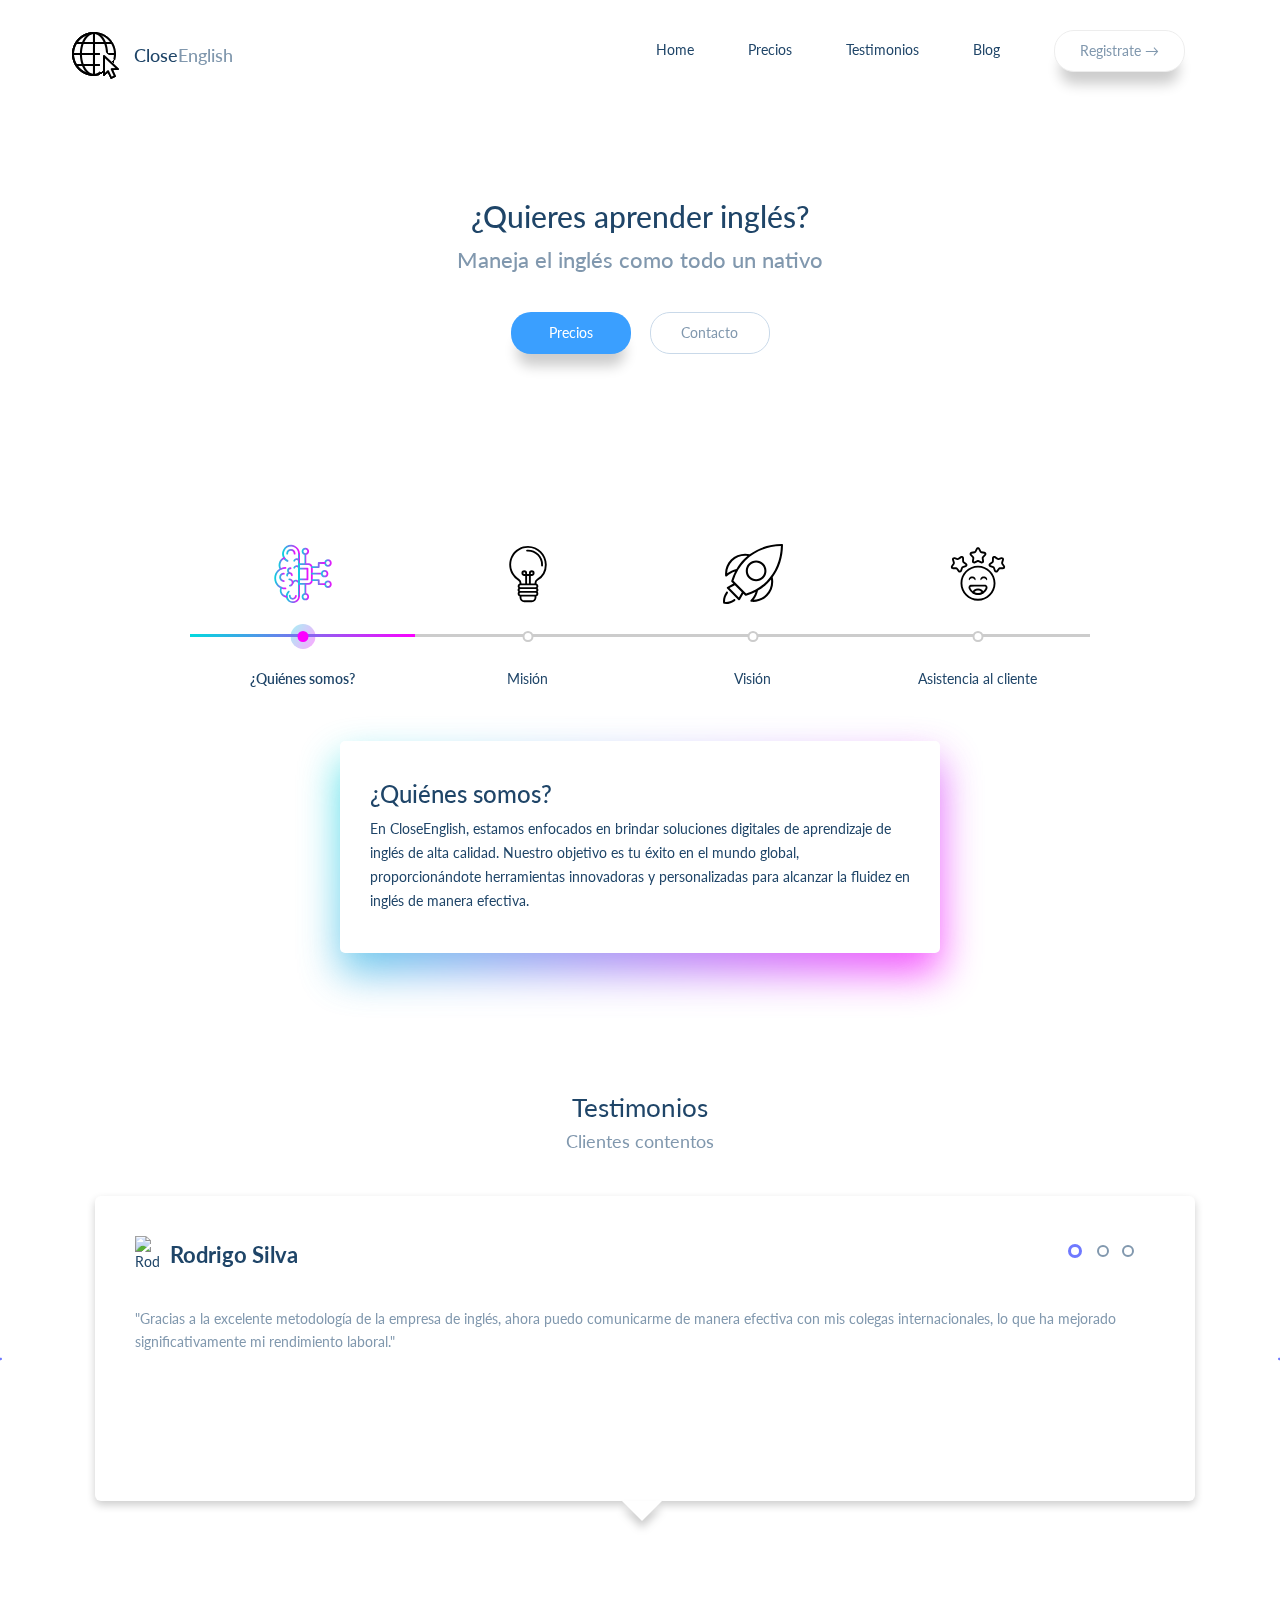
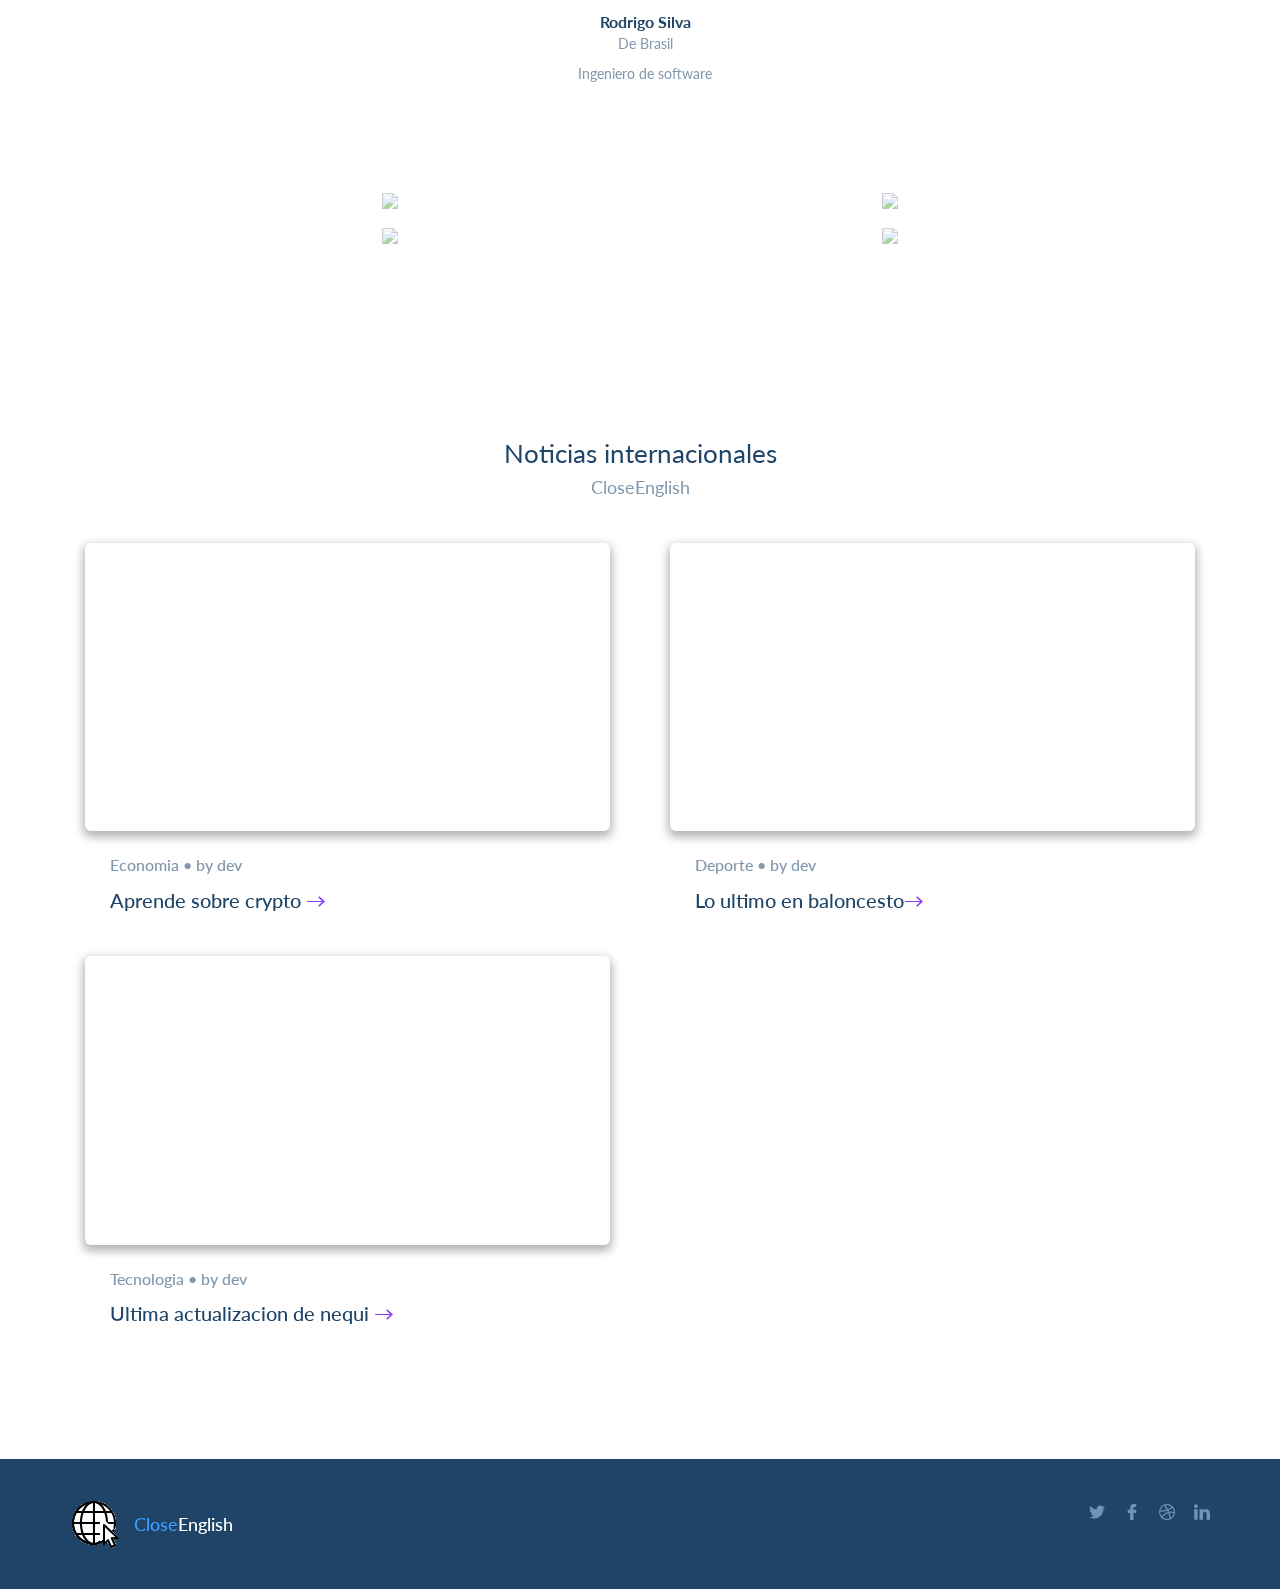
==== commit bb31cf61: "version final closeenglish" ====
--- a/index.html
+++ b/index.html
@@ -2,6 +2,13 @@
 <html lang="es" >
 <head>
   <meta charset="UTF-8">
+  <title>CloseEnglish - Home</title>
+  <meta name="viewport" content="width=device-width, initial-scale=1">
+<link rel="shortcut icon" type="image/gif" href="./favicon.gif"/> <!--Favicon-->
+<meta name="theme-color" content="#3a9fff"><link rel="stylesheet" href="./stylevar.css"> 
+<meta name="theme-color" content="#3a9fff"><link rel="stylesheet" href="./style.css">
+
+
 </head>
 <body>
 <!-- Inicio del Index -->
@@ -48,6 +55,7 @@
         <a class="boton boton--width" href="./pricing.html">Precios</a>
         <a class="boton boton--revert boton--width" href="">Contacto</a>
       </div>
+      <img class="site__img" src="">
     </div>
     </div>
     </div>
--- a/stylevar.css
+++ b/stylevar.css
@@ -0,0 +1,5 @@
+html{font-family:sans-serif;-webkit-text-size-adjust:100%;-ms-text-size-adjust:100%}body{margin:0}article,aside,details,figcaption,figure,footer,header,hgroup,main,menu,nav,section,summary{display:block}audio,canvas,progress,video{display:inline-block;vertical-align:baseline}audio:not([controls]){display:none;height:0}[hidden],template{display:none}a{background-color:transparent}a:active,a:hover{outline:0}abbr[title]{border-bottom:1px dotted}b,strong{font-weight:700}dfn{font-style:italic}h1{margin:.67em 0;font-size:2em}mark{color:#000;background:#ff0}small{font-size:80%}sub,sup{position:relative;font-size:75%;line-height:0;vertical-align:baseline}sup{top:-.5em}sub{bottom:-.25em}img{border:0}svg:not(:root){overflow:hidden}figure{margin:1em 40px}hr{height:0;-webkit-box-sizing:content-box;-moz-box-sizing:content-box;box-sizing:content-box}pre{overflow:auto}code,kbd,pre,samp{font-family:monospace,monospace;font-size:1em}button,input,optgroup,select,textarea{margin:0;font:inherit;color:inherit}button{overflow:visible}button,select{text-transform:none}button,html input[type=button],input[type=reset],input[type=submit]{-webkit-appearance:button;cursor:pointer}button[disabled],html input[disabled]{cursor:default}button::-moz-focus-inner,input::-moz-focus-inner{padding:0;border:0}input{line-height:normal}input[type=checkbox],input[type=radio]{-webkit-box-sizing:border-box;-moz-box-sizing:border-box;box-sizing:border-box;padding:0}input[type=number]::-webkit-inner-spin-button,input[type=number]::-webkit-outer-spin-button{height:auto}input[type=search]{-webkit-box-sizing:content-box;-moz-box-sizing:content-box;box-sizing:content-box;-webkit-appearance:textfield}input[type=search]::-webkit-search-cancel-button,input[type=search]::-webkit-search-decoration{-webkit-appearance:none}fieldset{padding:.35em .625em .75em;margin:0 2px;border:1px solid silver}legend{padding:0;border:0}textarea{overflow:auto}optgroup{font-weight:700}table{border-spacing:0;border-collapse:collapse}td,th{padding:0}/*! Source: https://github.com/h5bp/html5-boilerplate/blob/master/src/css/main.css */@media print{*,:after,:before{color:#000!important;text-shadow:none!important;background:0 0!important;-webkit-box-shadow:none!important;box-shadow:none!important}a,a:visited{text-decoration:underline}a[href]:after{content:" (" attr(href) ")"}abbr[title]:after{content:" (" attr(title) ")"}a[href^="javascript:"]:after,a[href^="#"]:after{content:""}blockquote,pre{border:1px solid #999;page-break-inside:avoid}thead{display:table-header-group}img,tr{page-break-inside:avoid}img{max-width:100%!important}h2,h3,p{orphans:3;widows:3}h2,h3{page-break-after:avoid}.navbar{display:none}.btn>.caret,.dropup>.btn>.caret{border-top-color:#000!important}.label{border:1px solid #000}.table{border-collapse:collapse!important}.table td,.table th{background-color:#fff!important}.table-bordered td,.table-bordered th{border:1px solid #ddd!important}}@font-face{font-family:'Glyphicons Halflings';src:url(../fonts/glyphicons-halflings-regular.eot);src:url(../fonts/glyphicons-halflings-regular.eot?#iefix) format('embedded-opentype'),url(../fonts/glyphicons-halflings-regular.woff2) format('woff2'),url(../fonts/glyphicons-halflings-regular.woff) format('woff'),url(../fonts/glyphicons-halflings-regular.ttf) format('truetype'),url(../fonts/glyphicons-halflings-regular.svg#glyphicons_halflingsregular) format('svg')}.glyphicon{position:relative;top:1px;display:inline-block;font-family:'Glyphicons Halflings';font-style:normal;font-weight:400;line-height:1;-webkit-font-smoothing:antialiased;-moz-osx-font-smoothing:grayscale}.glyphicon-asterisk:before{content:"\002a"}.glyphicon-plus:before{content:"\002b"}.glyphicon-eur:before,.glyphicon-euro:before{content:"\20ac"}.glyphicon-minus:before{content:"\2212"}.glyphicon-cloud:before{content:"\2601"}.glyphicon-envelope:before{content:"\2709"}.glyphicon-pencil:before{content:"\270f"}.glyphicon-glass:before{content:"\e001"}.glyphicon-music:before{content:"\e002"}.glyphicon-search:before{content:"\e003"}.glyphicon-heart:before{content:"\e005"}.glyphicon-star:before{content:"\e006"}.glyphicon-star-empty:before{content:"\e007"}.glyphicon-user:before{content:"\e008"}.glyphicon-film:before{content:"\e009"}.glyphicon-th-large:before{content:"\e010"}.glyphicon-th:before{content:"\e011"}.glyphicon-th-list:before{content:"\e012"}.glyphicon-ok:before{content:"\e013"}.glyphicon-remove:before{content:"\e014"}.glyphicon-zoom-in:before{content:"\e015"}.glyphicon-zoom-out:before{content:"\e016"}.glyphicon-off:before{content:"\e017"}.glyphicon-signal:before{content:"\e018"}.glyphicon-cog:before{content:"\e019"}.glyphicon-trash:before{content:"\e020"}.glyphicon-home:before{content:"\e021"}.glyphicon-file:before{content:"\e022"}.glyphicon-time:before{content:"\e023"}.glyphicon-road:before{content:"\e024"}.glyphicon-download-alt:before{content:"\e025"}.glyphicon-download:before{content:"\e026"}.glyphicon-upload:before{content:"\e027"}.glyphicon-inbox:before{content:"\e028"}.glyphicon-play-circle:before{content:"\e029"}.glyphicon-repeat:before{content:"\e030"}.glyphicon-refresh:before{content:"\e031"}.glyphicon-list-alt:before{content:"\e032"}.glyphicon-lock:before{content:"\e033"}.glyphicon-flag:before{content:"\e034"}.glyphicon-headphones:before{content:"\e035"}.glyphicon-volume-off:before{content:"\e036"}.glyphicon-volume-down:before{content:"\e037"}.glyphicon-volume-up:before{content:"\e038"}.glyphicon-qrcode:before{content:"\e039"}.glyphicon-barcode:before{content:"\e040"}.glyphicon-tag:before{content:"\e041"}.glyphicon-tags:before{content:"\e042"}.glyphicon-book:before{content:"\e043"}.glyphicon-bookmark:before{content:"\e044"}.glyphicon-print:before{content:"\e045"}.glyphicon-camera:before{content:"\e046"}.glyphicon-font:before{content:"\e047"}.glyphicon-bold:before{content:"\e048"}.glyphicon-italic:before{content:"\e049"}.glyphicon-text-height:before{content:"\e050"}.glyphicon-text-width:before{content:"\e051"}.glyphicon-align-left:before{content:"\e052"}.glyphicon-align-center:before{content:"\e053"}.glyphicon-align-right:before{content:"\e054"}.glyphicon-align-justify:before{content:"\e055"}.glyphicon-list:before{content:"\e056"}.glyphicon-indent-left:before{content:"\e057"}.glyphicon-indent-right:before{content:"\e058"}.glyphicon-facetime-video:before{content:"\e059"}.glyphicon-picture:before{content:"\e060"}.glyphicon-map-marker:before{content:"\e062"}.glyphicon-adjust:before{content:"\e063"}.glyphicon-tint:before{content:"\e064"}.glyphicon-edit:before{content:"\e065"}.glyphicon-share:before{content:"\e066"}.glyphicon-check:before{content:"\e067"}.glyphicon-move:before{content:"\e068"}.glyphicon-step-backward:before{content:"\e069"}.glyphicon-fast-backward:before{content:"\e070"}.glyphicon-backward:before{content:"\e071"}.glyphicon-play:before{content:"\e072"}.glyphicon-pause:before{content:"\e073"}.glyphicon-stop:before{content:"\e074"}.glyphicon-forward:before{content:"\e075"}.glyphicon-fast-forward:before{content:"\e076"}.glyphicon-step-forward:before{content:"\e077"}.glyphicon-eject:before{content:"\e078"}.glyphicon-chevron-left:before{content:"\e079"}.glyphicon-chevron-right:before{content:"\e080"}.glyphicon-plus-sign:before{content:"\e081"}.glyphicon-minus-sign:before{content:"\e082"}.glyphicon-remove-sign:before{content:"\e083"}.glyphicon-ok-sign:before{content:"\e084"}.glyphicon-question-sign:before{content:"\e085"}.glyphicon-info-sign:before{content:"\e086"}.glyphicon-screenshot:before{content:"\e087"}.glyphicon-remove-circle:before{content:"\e088"}.glyphicon-ok-circle:before{content:"\e089"}.glyphicon-ban-circle:before{content:"\e090"}.glyphicon-arrow-left:before{content:"\e091"}.glyphicon-arrow-right:before{content:"\e092"}.glyphicon-arrow-up:before{content:"\e093"}.glyphicon-arrow-down:before{content:"\e094"}.glyphicon-share-alt:before{content:"\e095"}.glyphicon-resize-full:before{content:"\e096"}.glyphicon-resize-small:before{content:"\e097"}.glyphicon-exclamation-sign:before{content:"\e101"}.glyphicon-gift:before{content:"\e102"}.glyphicon-leaf:before{content:"\e103"}.glyphicon-fire:before{content:"\e104"}.glyphicon-eye-open:before{content:"\e105"}.glyphicon-eye-close:before{content:"\e106"}.glyphicon-warning-sign:before{content:"\e107"}.glyphicon-plane:before{content:"\e108"}.glyphicon-calendar:before{content:"\e109"}.glyphicon-random:before{content:"\e110"}.glyphicon-comment:before{content:"\e111"}.glyphicon-magnet:before{content:"\e112"}.glyphicon-chevron-up:before{content:"\e113"}.glyphicon-chevron-down:before{content:"\e114"}.glyphicon-retweet:before{content:"\e115"}.glyphicon-shopping-cart:before{content:"\e116"}.glyphicon-folder-close:before{content:"\e117"}.glyphicon-folder-open:before{content:"\e118"}.glyphicon-resize-vertical:before{content:"\e119"}.glyphicon-resize-horizontal:before{content:"\e120"}.glyphicon-hdd:before{content:"\e121"}.glyphicon-bullhorn:before{content:"\e122"}.glyphicon-bell:before{content:"\e123"}.glyphicon-certificate:before{content:"\e124"}.glyphicon-thumbs-up:before{content:"\e125"}.glyphicon-thumbs-down:before{content:"\e126"}.glyphicon-hand-right:before{content:"\e127"}.glyphicon-hand-left:before{content:"\e128"}.glyphicon-hand-up:before{content:"\e129"}.glyphicon-hand-down:before{content:"\e130"}.glyphicon-circle-arrow-right:before{content:"\e131"}.glyphicon-circle-arrow-left:before{content:"\e132"}.glyphicon-circle-arrow-up:before{content:"\e133"}.glyphicon-circle-arrow-down:before{content:"\e134"}.glyphicon-globe:before{content:"\e135"}.glyphicon-wrench:before{content:"\e136"}.glyphicon-tasks:before{content:"\e137"}.glyphicon-filter:before{content:"\e138"}.glyphicon-briefcase:before{content:"\e139"}.glyphicon-fullscreen:before{content:"\e140"}.glyphicon-dashboard:before{content:"\e141"}.glyphicon-paperclip:before{content:"\e142"}.glyphicon-heart-empty:before{content:"\e143"}.glyphicon-link:before{content:"\e144"}.glyphicon-phone:before{content:"\e145"}.glyphicon-pushpin:before{content:"\e146"}.glyphicon-usd:before{content:"\e148"}.glyphicon-gbp:before{content:"\e149"}.glyphicon-sort:before{content:"\e150"}.glyphicon-sort-by-alphabet:before{content:"\e151"}.glyphicon-sort-by-alphabet-alt:before{content:"\e152"}.glyphicon-sort-by-order:before{content:"\e153"}.glyphicon-sort-by-order-alt:before{content:"\e154"}.glyphicon-sort-by-attributes:before{content:"\e155"}.glyphicon-sort-by-attributes-alt:before{content:"\e156"}.glyphicon-unchecked:before{content:"\e157"}.glyphicon-expand:before{content:"\e158"}.glyphicon-collapse-down:before{content:"\e159"}.glyphicon-collapse-up:before{content:"\e160"}.glyphicon-log-in:before{content:"\e161"}.glyphicon-flash:before{content:"\e162"}.glyphicon-log-out:before{content:"\e163"}.glyphicon-new-window:before{content:"\e164"}.glyphicon-record:before{content:"\e165"}.glyphicon-save:before{content:"\e166"}.glyphicon-open:before{content:"\e167"}.glyphicon-saved:before{content:"\e168"}.glyphicon-import:before{content:"\e169"}.glyphicon-export:before{content:"\e170"}.glyphicon-send:before{content:"\e171"}.glyphicon-floppy-disk:before{content:"\e172"}.glyphicon-floppy-saved:before{content:"\e173"}.glyphicon-floppy-remove:before{content:"\e174"}.glyphicon-floppy-save:before{content:"\e175"}.glyphicon-floppy-open:before{content:"\e176"}.glyphicon-credit-card:before{content:"\e177"}.glyphicon-transfer:before{content:"\e178"}.glyphicon-cutlery:before{content:"\e179"}.glyphicon-header:before{content:"\e180"}.glyphicon-compressed:before{content:"\e181"}.glyphicon-earphone:before{content:"\e182"}.glyphicon-phone-alt:before{content:"\e183"}.glyphicon-tower:before{content:"\e184"}.glyphicon-stats:before{content:"\e185"}.glyphicon-sd-video:before{content:"\e186"}.glyphicon-hd-video:before{content:"\e187"}.glyphicon-subtitles:before{content:"\e188"}.glyphicon-sound-stereo:before{content:"\e189"}.glyphicon-sound-dolby:before{content:"\e190"}.glyphicon-sound-5-1:before{content:"\e191"}.glyphicon-sound-6-1:before{content:"\e192"}.glyphicon-sound-7-1:before{content:"\e193"}.glyphicon-copyright-mark:before{content:"\e194"}.glyphicon-registration-mark:before{content:"\e195"}.glyphicon-cloud-download:before{content:"\e197"}.glyphicon-cloud-upload:before{content:"\e198"}.glyphicon-tree-conifer:before{content:"\e199"}.glyphicon-tree-deciduous:before{content:"\e200"}.glyphicon-cd:before{content:"\e201"}.glyphicon-save-file:before{content:"\e202"}.glyphicon-open-file:before{content:"\e203"}.glyphicon-level-up:before{content:"\e204"}.glyphicon-copy:before{content:"\e205"}.glyphicon-paste:before{content:"\e206"}.glyphicon-alert:before{content:"\e209"}.glyphicon-equalizer:before{content:"\e210"}.glyphicon-king:before{content:"\e211"}.glyphicon-queen:before{content:"\e212"}.glyphicon-pawn:before{content:"\e213"}.glyphicon-bishop:before{content:"\e214"}.glyphicon-knight:before{content:"\e215"}.glyphicon-baby-formula:before{content:"\e216"}.glyphicon-tent:before{content:"\26fa"}.glyphicon-blackboard:before{content:"\e218"}.glyphicon-bed:before{content:"\e219"}.glyphicon-apple:before{content:"\f8ff"}.glyphicon-erase:before{content:"\e221"}.glyphicon-hourglass:before{content:"\231b"}.glyphicon-lamp:before{content:"\e223"}.glyphicon-duplicate:before{content:"\e224"}.glyphicon-piggy-bank:before{content:"\e225"}.glyphicon-scissors:before{content:"\e226"}.glyphicon-bitcoin:before{content:"\e227"}.glyphicon-btc:before{content:"\e227"}.glyphicon-xbt:before{content:"\e227"}.glyphicon-yen:before{content:"\00a5"}.glyphicon-jpy:before{content:"\00a5"}.glyphicon-ruble:before{content:"\20bd"}.glyphicon-rub:before{content:"\20bd"}.glyphicon-scale:before{content:"\e230"}.glyphicon-ice-lolly:before{content:"\e231"}.glyphicon-ice-lolly-tasted:before{content:"\e232"}.glyphicon-education:before{content:"\e233"}.glyphicon-option-horizontal:before{content:"\e234"}.glyphicon-option-vertical:before{content:"\e235"}.glyphicon-menu-hamburger:before{content:"\e236"}.glyphicon-modal-window:before{content:"\e237"}.glyphicon-oil:before{content:"\e238"}.glyphicon-grain:before{content:"\e239"}.glyphicon-sunglasses:before{content:"\e240"}.glyphicon-text-size:before{content:"\e241"}.glyphicon-text-color:before{content:"\e242"}.glyphicon-text-background:before{content:"\e243"}.glyphicon-object-align-top:before{content:"\e244"}.glyphicon-object-align-bottom:before{content:"\e245"}.glyphicon-object-align-horizontal:before{content:"\e246"}.glyphicon-object-align-left:before{content:"\e247"}.glyphicon-object-align-vertical:before{content:"\e248"}.glyphicon-object-align-right:before{content:"\e249"}.glyphicon-triangle-right:before{content:"\e250"}.glyphicon-triangle-left:before{content:"\e251"}.glyphicon-triangle-bottom:before{content:"\e252"}.glyphicon-triangle-top:before{content:"\e253"}.glyphicon-console:before{content:"\e254"}.glyphicon-superscript:before{content:"\e255"}.glyphicon-subscript:before{content:"\e256"}.glyphicon-menu-left:before{content:"\e257"}.glyphicon-menu-right:before{content:"\e258"}.glyphicon-menu-down:before{content:"\e259"}.glyphicon-menu-up:before{content:"\e260"}*{-webkit-box-sizing:border-box;-moz-box-sizing:border-box;box-sizing:border-box}:after,:before{-webkit-box-sizing:border-box;-moz-box-sizing:border-box;box-sizing:border-box}html{font-size:10px;-webkit-tap-highlight-color:rgba(0,0,0,0)}body{font-family:"Helvetica Neue",Helvetica,Arial,sans-serif;font-size:14px;line-height:1.42857143;color:#333;background-color:#fff}button,input,select,textarea{font-family:inherit;font-size:inherit;line-height:inherit}a{color:#337ab7;text-decoration:none}a:focus,a:hover{color:#23527c;text-decoration:underline}a:focus{outline:5px auto -webkit-focus-ring-color;outline-offset:-2px}figure{margin:0}img{vertical-align:middle}.carousel-inner>.item>a>img,.carousel-inner>.item>img,.img-responsive,.thumbnail a>img,.thumbnail>img{display:block;max-width:100%;height:auto}.img-rounded{border-radius:6px}.img-thumbnail{display:inline-block;max-width:100%;height:auto;padding:4px;line-height:1.42857143;background-color:#fff;border:1px solid #ddd;border-radius:4px;-webkit-transition:all .2s ease-in-out;-o-transition:all .2s ease-in-out;transition:all .2s ease-in-out}.img-circle{border-radius:50%}hr{margin-top:20px;margin-bottom:20px;border:0;border-top:1px solid #eee}.sr-only{position:absolute;width:1px;height:1px;padding:0;margin:-1px;overflow:hidden;clip:rect(0,0,0,0);border:0}.sr-only-focusable:active,.sr-only-focusable:focus{position:static;width:auto;height:auto;margin:0;overflow:visible;clip:auto}[role=button]{cursor:pointer}.h1,.h2,.h3,.h4,.h5,.h6,h1,h2,h3,h4,h5,h6{font-family:inherit;font-weight:500;line-height:1.1;color:inherit}.h1 .small,.h1 small,.h2 .small,.h2 small,.h3 .small,.h3 small,.h4 .small,.h4 small,.h5 .small,.h5 small,.h6 .small,.h6 small,h1 .small,h1 small,h2 .small,h2 small,h3 .small,h3 small,h4 .small,h4 small,h5 .small,h5 small,h6 .small,h6 small{font-weight:400;line-height:1;color:#777}.h1,.h2,.h3,h1,h2,h3{margin-top:20px;margin-bottom:10px}.h1 .small,.h1 small,.h2 .small,.h2 small,.h3 .small,.h3 small,h1 .small,h1 small,h2 .small,h2 small,h3 .small,h3 small{font-size:65%}.h4,.h5,.h6,h4,h5,h6{margin-top:10px;margin-bottom:10px}.h4 .small,.h4 small,.h5 .small,.h5 small,.h6 .small,.h6 small,h4 .small,h4 small,h5 .small,h5 small,h6 .small,h6 small{font-size:75%}.h1,h1{font-size:36px}.h2,h2{font-size:30px}.h3,h3{font-size:24px}.h4,h4{font-size:18px}.h5,h5{font-size:14px}.h6,h6{font-size:12px}p{margin:0 0 10px}.lead{margin-bottom:20px;font-size:16px;font-weight:300;line-height:1.4}@media (min-width:768px){.lead{font-size:21px}}.small,small{font-size:85%}.mark,mark{padding:.2em;background-color:#fcf8e3}.text-left{text-align:left}.text-right{text-align:right}.text-center{text-align:center}.text-justify{text-align:justify}.text-nowrap{white-space:nowrap}.text-lowercase{text-transform:lowercase}.text-uppercase{text-transform:uppercase}.text-capitalize{text-transform:capitalize}.text-muted{color:#777}.text-primary{color:#337ab7}a.text-primary:focus,a.text-primary:hover{color:#286090}.text-success{color:#3c763d}a.text-success:focus,a.text-success:hover{color:#2b542c}.text-info{color:#31708f}a.text-info:focus,a.text-info:hover{color:#245269}.text-warning{color:#8a6d3b}a.text-warning:focus,a.text-warning:hover{color:#66512c}.text-danger{color:#a94442}a.text-danger:focus,a.text-danger:hover{color:#843534}.bg-primary{color:#fff;background-color:#337ab7}a.bg-primary:focus,a.bg-primary:hover{background-color:#286090}.bg-success{background-color:#dff0d8}a.bg-success:focus,a.bg-success:hover{background-color:#c1e2b3}.bg-info{background-color:#d9edf7}a.bg-info:focus,a.bg-info:hover{background-color:#afd9ee}.bg-warning{background-color:#fcf8e3}a.bg-warning:focus,a.bg-warning:hover{background-color:#f7ecb5}.bg-danger{background-color:#f2dede}a.bg-danger:focus,a.bg-danger:hover{background-color:#e4b9b9}.page-header{padding-bottom:9px;margin:40px 0 20px;border-bottom:1px solid #eee}ol,ul{margin-top:0;margin-bottom:10px}ol ol,ol ul,ul ol,ul ul{margin-bottom:0}.list-unstyled{padding-left:0;list-style:none}.list-inline{padding-left:0;margin-left:-5px;list-style:none}.list-inline>li{display:inline-block;padding-right:5px;padding-left:5px}dl{margin-top:0;margin-bottom:20px}dd,dt{line-height:1.42857143}dt{font-weight:700}dd{margin-left:0}@media (min-width:768px){.dl-horizontal dt{float:left;width:160px;overflow:hidden;clear:left;text-align:right;text-overflow:ellipsis;white-space:nowrap}.dl-horizontal dd{margin-left:180px}}abbr[data-original-title],abbr[title]{cursor:help;border-bottom:1px dotted #777}.initialism{font-size:90%;text-transform:uppercase}blockquote{padding:10px 20px;margin:0 0 20px;font-size:17.5px;border-left:5px solid #eee}blockquote ol:last-child,blockquote p:last-child,blockquote ul:last-child{margin-bottom:0}blockquote .small,blockquote footer,blockquote small{display:block;font-size:80%;line-height:1.42857143;color:#777}blockquote .small:before,blockquote footer:before,blockquote small:before{content:'\2014 \00A0'}.blockquote-reverse,blockquote.pull-right{padding-right:15px;padding-left:0;text-align:right;border-right:5px solid #eee;border-left:0}.blockquote-reverse .small:before,.blockquote-reverse footer:before,.blockquote-reverse small:before,blockquote.pull-right .small:before,blockquote.pull-right footer:before,blockquote.pull-right small:before{content:''}.blockquote-reverse .small:after,.blockquote-reverse footer:after,.blockquote-reverse small:after,blockquote.pull-right .small:after,blockquote.pull-right footer:after,blockquote.pull-right small:after{content:'\00A0 \2014'}address{margin-bottom:20px;font-style:normal;line-height:1.42857143}code,kbd,pre,samp{font-family:Menlo,Monaco,Consolas,"Courier New",monospace}code{padding:2px 4px;font-size:90%;color:#c7254e;background-color:#f9f2f4;border-radius:4px}kbd{padding:2px 4px;font-size:90%;color:#fff;background-color:#333;border-radius:3px;-webkit-box-shadow:inset 0 -1px 0 rgba(0,0,0,.25);box-shadow:inset 0 -1px 0 rgba(0,0,0,.25)}kbd kbd{padding:0;font-size:100%;font-weight:700;-webkit-box-shadow:none;box-shadow:none}pre{display:block;padding:9.5px;margin:0 0 10px;font-size:13px;line-height:1.42857143;color:#333;word-break:break-all;word-wrap:break-word;background-color:#f5f5f5;border:1px solid #ccc;border-radius:4px}pre code{padding:0;font-size:inherit;color:inherit;white-space:pre-wrap;background-color:transparent;border-radius:0}.pre-scrollable{max-height:340px;overflow-y:scroll}.container{padding-right:15px;padding-left:15px;margin-right:auto;margin-left:auto}@media (min-width:768px){.container{width:750px}}@media (min-width:992px){.container{width:970px}}@media (min-width:1200px){.container{width:1170px}}.container-fluid{padding-right:15px;padding-left:15px;margin-right:auto;margin-left:auto}.lista{margin-right:-15px;margin-left:-15px}.col-lg-1,.col-lg-10,.col-lg-11,.col-lg-12,.col-lg-2,.col-lg-3,.col-lg-4,.col-lg-5,.col-lg-6,.col-lg-7,.col-lg-8,.col-lg-9,.col-md-1,.col-md-10,.col-md-11,.col-md-12,.col-md-2,.col-md-3,.col-md-4,.col-md-5,.col-md-6,.col-md-7,.col-md-8,.col-md-9,.col-sm-1,.col-sm-10,.col-sm-11,.col-sm-12,.col-sm-2,.col-sm-3,.col-sm-4,.col-sm-5,.col-sm-6,.col-sm-7,.col-sm-8,.col-sm-9,.col-xs-1,.col-xs-10,.col-xs-11,.col-xs-12,.col-xs-2,.col-xs-3,.col-xs-4,.col-xs-5,.col-xs-6,.col-xs-7,.col-xs-8,.col-xs-9{position:relative;min-height:1px;padding-right:15px;padding-left:15px}.col-xs-1,.col-xs-10,.col-xs-11,.col-xs-12,.col-xs-2,.col-xs-3,.col-xs-4,.col-xs-5,.col-xs-6,.col-xs-7,.col-xs-8,.col-xs-9{float:left}.col-xs-12{width:100%}.col-xs-11{width:91.66666667%}.col-xs-10{width:83.33333333%}.col-xs-9{width:75%}.col-xs-8{width:66.66666667%}.col-xs-7{width:58.33333333%}.col-xs-6{width:50%}.col-xs-5{width:41.66666667%}.col-xs-4{width:33.33333333%}.col-xs-3{width:25%}.col-xs-2{width:16.66666667%}.col-xs-1{width:8.33333333%}.col-xs-pull-12{right:100%}.col-xs-pull-11{right:91.66666667%}.col-xs-pull-10{right:83.33333333%}.col-xs-pull-9{right:75%}.col-xs-pull-8{right:66.66666667%}.col-xs-pull-7{right:58.33333333%}.col-xs-pull-6{right:50%}.col-xs-pull-5{right:41.66666667%}.col-xs-pull-4{right:33.33333333%}.col-xs-pull-3{right:25%}.col-xs-pull-2{right:16.66666667%}.col-xs-pull-1{right:8.33333333%}.col-xs-pull-0{right:auto}.col-xs-push-12{left:100%}.col-xs-push-11{left:91.66666667%}.col-xs-push-10{left:83.33333333%}.col-xs-push-9{left:75%}.col-xs-push-8{left:66.66666667%}.col-xs-push-7{left:58.33333333%}.col-xs-push-6{left:50%}.col-xs-push-5{left:41.66666667%}.col-xs-push-4{left:33.33333333%}.col-xs-push-3{left:25%}.col-xs-push-2{left:16.66666667%}.col-xs-push-1{left:8.33333333%}.col-xs-push-0{left:auto}.col-xs-offset-12{margin-left:100%}.col-xs-offset-11{margin-left:91.66666667%}.col-xs-offset-10{margin-left:83.33333333%}.col-xs-offset-9{margin-left:75%}.col-xs-offset-8{margin-left:66.66666667%}.col-xs-offset-7{margin-left:58.33333333%}.col-xs-offset-6{margin-left:50%}.col-xs-offset-5{margin-left:41.66666667%}.col-xs-offset-4{margin-left:33.33333333%}.col-xs-offset-3{margin-left:25%}.col-xs-offset-2{margin-left:16.66666667%}.col-xs-offset-1{margin-left:8.33333333%}.col-xs-offset-0{margin-left:0}@media (min-width:768px){.col-sm-1,.col-sm-10,.col-sm-11,.col-sm-12,.col-sm-2,.col-sm-3,.col-sm-4,.col-sm-5,.col-sm-6,.col-sm-7,.col-sm-8,.col-sm-9{float:left}.col-sm-12{width:100%}.col-sm-11{width:91.66666667%}.col-sm-10{width:83.33333333%}.col-sm-9{width:75%}.col-sm-8{width:66.66666667%}.col-sm-7{width:58.33333333%}.col-sm-6{width:50%}.col-sm-5{width:41.66666667%}.col-sm-4{width:33.33333333%}.col-sm-3{width:25%}.col-sm-2{width:16.66666667%}.col-sm-1{width:8.33333333%}.col-sm-pull-12{right:100%}.col-sm-pull-11{right:91.66666667%}.col-sm-pull-10{right:83.33333333%}.col-sm-pull-9{right:75%}.col-sm-pull-8{right:66.66666667%}.col-sm-pull-7{right:58.33333333%}.col-sm-pull-6{right:50%}.col-sm-pull-5{right:41.66666667%}.col-sm-pull-4{right:33.33333333%}.col-sm-pull-3{right:25%}.col-sm-pull-2{right:16.66666667%}.col-sm-pull-1{right:8.33333333%}.col-sm-pull-0{right:auto}.col-sm-push-12{left:100%}.col-sm-push-11{left:91.66666667%}.col-sm-push-10{left:83.33333333%}.col-sm-push-9{left:75%}.col-sm-push-8{left:66.66666667%}.col-sm-push-7{left:58.33333333%}.col-sm-push-6{left:50%}.col-sm-push-5{left:41.66666667%}.col-sm-push-4{left:33.33333333%}.col-sm-push-3{left:25%}.col-sm-push-2{left:16.66666667%}.col-sm-push-1{left:8.33333333%}.col-sm-push-0{left:auto}.col-sm-offset-12{margin-left:100%}.col-sm-offset-11{margin-left:91.66666667%}.col-sm-offset-10{margin-left:83.33333333%}.col-sm-offset-9{margin-left:75%}.col-sm-offset-8{margin-left:66.66666667%}.col-sm-offset-7{margin-left:58.33333333%}.col-sm-offset-6{margin-left:50%}.col-sm-offset-5{margin-left:41.66666667%}.col-sm-offset-4{margin-left:33.33333333%}.col-sm-offset-3{margin-left:25%}.col-sm-offset-2{margin-left:16.66666667%}.col-sm-offset-1{margin-left:8.33333333%}.col-sm-offset-0{margin-left:0}}@media (min-width:992px){.col-md-1,.col-md-10,.col-md-11,.col-md-12,.col-md-2,.col-md-3,.col-md-4,.col-md-5,.col-md-6,.col-md-7,.col-md-8,.col-md-9{float:left}.col-md-12{width:100%}.col-md-11{width:91.66666667%}.col-md-10{width:83.33333333%}.col-md-9{width:75%}.col-md-8{width:66.66666667%}.col-md-7{width:58.33333333%}.col-md-6{width:50%}.col-md-5{width:41.66666667%}.col-md-4{width:33.33333333%}.col-md-3{width:25%}.col-md-2{width:16.66666667%}.col-md-1{width:8.33333333%}.col-md-pull-12{right:100%}.col-md-pull-11{right:91.66666667%}.col-md-pull-10{right:83.33333333%}.col-md-pull-9{right:75%}.col-md-pull-8{right:66.66666667%}.col-md-pull-7{right:58.33333333%}.col-md-pull-6{right:50%}.col-md-pull-5{right:41.66666667%}.col-md-pull-4{right:33.33333333%}.col-md-pull-3{right:25%}.col-md-pull-2{right:16.66666667%}.col-md-pull-1{right:8.33333333%}.col-md-pull-0{right:auto}.col-md-push-12{left:100%}.col-md-push-11{left:91.66666667%}.col-md-push-10{left:83.33333333%}.col-md-push-9{left:75%}.col-md-push-8{left:66.66666667%}.col-md-push-7{left:58.33333333%}.col-md-push-6{left:50%}.col-md-push-5{left:41.66666667%}.col-md-push-4{left:33.33333333%}.col-md-push-3{left:25%}.col-md-push-2{left:16.66666667%}.col-md-push-1{left:8.33333333%}.col-md-push-0{left:auto}.col-md-offset-12{margin-left:100%}.col-md-offset-11{margin-left:91.66666667%}.col-md-offset-10{margin-left:83.33333333%}.col-md-offset-9{margin-left:75%}.col-md-offset-8{margin-left:66.66666667%}.col-md-offset-7{margin-left:58.33333333%}.col-md-offset-6{margin-left:50%}.col-md-offset-5{margin-left:41.66666667%}.col-md-offset-4{margin-left:33.33333333%}.col-md-offset-3{margin-left:25%}.col-md-offset-2{margin-left:16.66666667%}.col-md-offset-1{margin-left:8.33333333%}.col-md-offset-0{margin-left:0}}@media (min-width:1200px){.col-lg-1,.col-lg-10,.col-lg-11,.col-lg-12,.col-lg-2,.col-lg-3,.col-lg-4,.col-lg-5,.col-lg-6,.col-lg-7,.col-lg-8,.col-lg-9{float:left}.col-lg-12{width:100%}.col-lg-11{width:91.66666667%}.col-lg-10{width:83.33333333%}.col-lg-9{width:75%}.col-lg-8{width:66.66666667%}.col-lg-7{width:58.33333333%}.col-lg-6{width:50%}.col-lg-5{width:41.66666667%}.col-lg-4{width:33.33333333%}.col-lg-3{width:25%}.col-lg-2{width:16.66666667%}.col-lg-1{width:8.33333333%}.col-lg-pull-12{right:100%}.col-lg-pull-11{right:91.66666667%}.col-lg-pull-10{right:83.33333333%}.col-lg-pull-9{right:75%}.col-lg-pull-8{right:66.66666667%}.col-lg-pull-7{right:58.33333333%}.col-lg-pull-6{right:50%}.col-lg-pull-5{right:41.66666667%}.col-lg-pull-4{right:33.33333333%}.col-lg-pull-3{right:25%}.col-lg-pull-2{right:16.66666667%}.col-lg-pull-1{right:8.33333333%}.col-lg-pull-0{right:auto}.col-lg-push-12{left:100%}.col-lg-push-11{left:91.66666667%}.col-lg-push-10{left:83.33333333%}.col-lg-push-9{left:75%}.col-lg-push-8{left:66.66666667%}.col-lg-push-7{left:58.33333333%}.col-lg-push-6{left:50%}.col-lg-push-5{left:41.66666667%}.col-lg-push-4{left:33.33333333%}.col-lg-push-3{left:25%}.col-lg-push-2{left:16.66666667%}.col-lg-push-1{left:8.33333333%}.col-lg-push-0{left:auto}.col-lg-offset-12{margin-left:100%}.col-lg-offset-11{margin-left:91.66666667%}.col-lg-offset-10{margin-left:83.33333333%}.col-lg-offset-9{margin-left:75%}.col-lg-offset-8{margin-left:66.66666667%}.col-lg-offset-7{margin-left:58.33333333%}.col-lg-offset-6{margin-left:50%}.col-lg-offset-5{margin-left:41.66666667%}.col-lg-offset-4{margin-left:33.33333333%}.col-lg-offset-3{margin-left:25%}.col-lg-offset-2{margin-left:16.66666667%}.col-lg-offset-1{margin-left:8.33333333%}.col-lg-offset-0{margin-left:0}}table{background-color:transparent}caption{padding-top:8px;padding-bottom:8px;color:#777;text-align:left}th{text-align:left}.table{width:100%;max-width:100%;margin-bottom:20px}.table>tbody>tr>td,.table>tbody>tr>th,.table>tfoot>tr>td,.table>tfoot>tr>th,.table>thead>tr>td,.table>thead>tr>th{padding:8px;line-height:1.42857143;vertical-align:top;border-top:1px solid #ddd}.table>thead>tr>th{vertical-align:bottom;border-bottom:2px solid #ddd}.table>caption+thead>tr:first-child>td,.table>caption+thead>tr:first-child>th,.table>colgroup+thead>tr:first-child>td,.table>colgroup+thead>tr:first-child>th,.table>thead:first-child>tr:first-child>td,.table>thead:first-child>tr:first-child>th{border-top:0}.table>tbody+tbody{border-top:2px solid #ddd}.table .table{background-color:#fff}.table-condensed>tbody>tr>td,.table-condensed>tbody>tr>th,.table-condensed>tfoot>tr>td,.table-condensed>tfoot>tr>th,.table-condensed>thead>tr>td,.table-condensed>thead>tr>th{padding:5px}.table-bordered{border:1px solid #ddd}.table-bordered>tbody>tr>td,.table-bordered>tbody>tr>th,.table-bordered>tfoot>tr>td,.table-bordered>tfoot>tr>th,.table-bordered>thead>tr>td,.table-bordered>thead>tr>th{border:1px solid #ddd}.table-bordered>thead>tr>td,.table-bordered>thead>tr>th{border-bottom-width:2px}.table-striped>tbody>tr:nth-of-type(odd){background-color:#f9f9f9}.table-hover>tbody>tr:hover{background-color:#f5f5f5}table col[class*=col-]{position:static;display:table-column;float:none}table td[class*=col-],table th[class*=col-]{position:static;display:table-cell;float:none}.table>tbody>tr.active>td,.table>tbody>tr.active>th,.table>tbody>tr>td.active,.table>tbody>tr>th.active,.table>tfoot>tr.active>td,.table>tfoot>tr.active>th,.table>tfoot>tr>td.active,.table>tfoot>tr>th.active,.table>thead>tr.active>td,.table>thead>tr.active>th,.table>thead>tr>td.active,.table>thead>tr>th.active{background-color:#f5f5f5}.table-hover>tbody>tr.active:hover>td,.table-hover>tbody>tr.active:hover>th,.table-hover>tbody>tr:hover>.active,.table-hover>tbody>tr>td.active:hover,.table-hover>tbody>tr>th.active:hover{background-color:#e8e8e8}.table>tbody>tr.success>td,.table>tbody>tr.success>th,.table>tbody>tr>td.success,.table>tbody>tr>th.success,.table>tfoot>tr.success>td,.table>tfoot>tr.success>th,.table>tfoot>tr>td.success,.table>tfoot>tr>th.success,.table>thead>tr.success>td,.table>thead>tr.success>th,.table>thead>tr>td.success,.table>thead>tr>th.success{background-color:#dff0d8}.table-hover>tbody>tr.success:hover>td,.table-hover>tbody>tr.success:hover>th,.table-hover>tbody>tr:hover>.success,.table-hover>tbody>tr>td.success:hover,.table-hover>tbody>tr>th.success:hover{background-color:#d0e9c6}.table>tbody>tr.info>td,.table>tbody>tr.info>th,.table>tbody>tr>td.info,.table>tbody>tr>th.info,.table>tfoot>tr.info>td,.table>tfoot>tr.info>th,.table>tfoot>tr>td.info,.table>tfoot>tr>th.info,.table>thead>tr.info>td,.table>thead>tr.info>th,.table>thead>tr>td.info,.table>thead>tr>th.info{background-color:#d9edf7}.table-hover>tbody>tr.info:hover>td,.table-hover>tbody>tr.info:hover>th,.table-hover>tbody>tr:hover>.info,.table-hover>tbody>tr>td.info:hover,.table-hover>tbody>tr>th.info:hover{background-color:#c4e3f3}.table>tbody>tr.warning>td,.table>tbody>tr.warning>th,.table>tbody>tr>td.warning,.table>tbody>tr>th.warning,.table>tfoot>tr.warning>td,.table>tfoot>tr.warning>th,.table>tfoot>tr>td.warning,.table>tfoot>tr>th.warning,.table>thead>tr.warning>td,.table>thead>tr.warning>th,.table>thead>tr>td.warning,.table>thead>tr>th.warning{background-color:#fcf8e3}.table-hover>tbody>tr.warning:hover>td,.table-hover>tbody>tr.warning:hover>th,.table-hover>tbody>tr:hover>.warning,.table-hover>tbody>tr>td.warning:hover,.table-hover>tbody>tr>th.warning:hover{background-color:#faf2cc}.table>tbody>tr.danger>td,.table>tbody>tr.danger>th,.table>tbody>tr>td.danger,.table>tbody>tr>th.danger,.table>tfoot>tr.danger>td,.table>tfoot>tr.danger>th,.table>tfoot>tr>td.danger,.table>tfoot>tr>th.danger,.table>thead>tr.danger>td,.table>thead>tr.danger>th,.table>thead>tr>td.danger,.table>thead>tr>th.danger{background-color:#f2dede}.table-hover>tbody>tr.danger:hover>td,.table-hover>tbody>tr.danger:hover>th,.table-hover>tbody>tr:hover>.danger,.table-hover>tbody>tr>td.danger:hover,.table-hover>tbody>tr>th.danger:hover{background-color:#ebcccc}.table-responsive{min-height:.01%;overflow-x:auto}@media screen and (max-width:767px){.table-responsive{width:100%;margin-bottom:15px;overflow-y:hidden;-ms-overflow-style:-ms-autohiding-scrollbar;border:1px solid #ddd}.table-responsive>.table{margin-bottom:0}.table-responsive>.table>tbody>tr>td,.table-responsive>.table>tbody>tr>th,.table-responsive>.table>tfoot>tr>td,.table-responsive>.table>tfoot>tr>th,.table-responsive>.table>thead>tr>td,.table-responsive>.table>thead>tr>th{white-space:nowrap}.table-responsive>.table-bordered{border:0}.table-responsive>.table-bordered>tbody>tr>td:first-child,.table-responsive>.table-bordered>tbody>tr>th:first-child,.table-responsive>.table-bordered>tfoot>tr>td:first-child,.table-responsive>.table-bordered>tfoot>tr>th:first-child,.table-responsive>.table-bordered>thead>tr>td:first-child,.table-responsive>.table-bordered>thead>tr>th:first-child{border-left:0}.table-responsive>.table-bordered>tbody>tr>td:last-child,.table-responsive>.table-bordered>tbody>tr>th:last-child,.table-responsive>.table-bordered>tfoot>tr>td:last-child,.table-responsive>.table-bordered>tfoot>tr>th:last-child,.table-responsive>.table-bordered>thead>tr>td:last-child,.table-responsive>.table-bordered>thead>tr>th:last-child{border-right:0}.table-responsive>.table-bordered>tbody>tr:last-child>td,.table-responsive>.table-bordered>tbody>tr:last-child>th,.table-responsive>.table-bordered>tfoot>tr:last-child>td,.table-responsive>.table-bordered>tfoot>tr:last-child>th{border-bottom:0}}fieldset{min-width:0;padding:0;margin:0;border:0}legend{display:block;width:100%;padding:0;margin-bottom:20px;font-size:21px;line-height:inherit;color:#333;border:0;border-bottom:1px solid #e5e5e5}label{display:inline-block;max-width:100%;margin-bottom:5px;font-weight:700}input[type=search]{-webkit-box-sizing:border-box;-moz-box-sizing:border-box;box-sizing:border-box}input[type=checkbox],input[type=radio]{margin:4px 0 0;margin-top:1px\9;line-height:normal}input[type=file]{display:block}input[type=range]{display:block;width:100%}select[multiple],select[size]{height:auto}input[type=file]:focus,input[type=checkbox]:focus,input[type=radio]:focus{outline:5px auto -webkit-focus-ring-color;outline-offset:-2px}output{display:block;padding-top:7px;font-size:14px;line-height:1.42857143;color:#555}.form-control{display:block;width:100%;height:34px;padding:6px 12px;font-size:14px;line-height:1.42857143;color:#555;background-color:#fff;background-image:none;border:1px solid #ccc;border-radius:4px;-webkit-box-shadow:inset 0 1px 1px rgba(0,0,0,.075);box-shadow:inset 0 1px 1px rgba(0,0,0,.075);-webkit-transition:border-color ease-in-out .15s,-webkit-box-shadow ease-in-out .15s;-o-transition:border-color ease-in-out .15s,box-shadow ease-in-out .15s;transition:border-color ease-in-out .15s,box-shadow ease-in-out .15s}.form-control:focus{border-color:#66afe9;outline:0;-webkit-box-shadow:inset 0 1px 1px rgba(0,0,0,.075),0 0 8px rgba(102,175,233,.6);box-shadow:inset 0 1px 1px rgba(0,0,0,.075),0 0 8px rgba(102,175,233,.6)}.form-control::-moz-placeholder{color:#999;opacity:1}.form-control:-ms-input-placeholder{color:#999}.form-control::-webkit-input-placeholder{color:#999}.form-control::-ms-expand{background-color:transparent;border:0}.form-control[disabled],.form-control[readonly],fieldset[disabled] .form-control{background-color:#eee;opacity:1}.form-control[disabled],fieldset[disabled] .form-control{cursor:not-allowed}textarea.form-control{height:auto}input[type=search]{-webkit-appearance:none}@media screen and (-webkit-min-device-pixel-ratio:0){input[type=date].form-control,input[type=time].form-control,input[type=datetime-local].form-control,input[type=month].form-control{line-height:34px}.input-group-sm input[type=date],.input-group-sm input[type=time],.input-group-sm input[type=datetime-local],.input-group-sm input[type=month],input[type=date].input-sm,input[type=time].input-sm,input[type=datetime-local].input-sm,input[type=month].input-sm{line-height:30px}.input-group-lg input[type=date],.input-group-lg input[type=time],.input-group-lg input[type=datetime-local],.input-group-lg input[type=month],input[type=date].input-lg,input[type=time].input-lg,input[type=datetime-local].input-lg,input[type=month].input-lg{line-height:46px}}.form-group{margin-bottom:15px}.checkbox,.radio{position:relative;display:block;margin-top:10px;margin-bottom:10px}.checkbox label,.radio label{min-height:20px;padding-left:20px;margin-bottom:0;font-weight:400;cursor:pointer}.checkbox input[type=checkbox],.checkbox-inline input[type=checkbox],.radio input[type=radio],.radio-inline input[type=radio]{position:absolute;margin-top:4px\9;margin-left:-20px}.checkbox+.checkbox,.radio+.radio{margin-top:-5px}.checkbox-inline,.radio-inline{position:relative;display:inline-block;padding-left:20px;margin-bottom:0;font-weight:400;vertical-align:middle;cursor:pointer}.checkbox-inline+.checkbox-inline,.radio-inline+.radio-inline{margin-top:0;margin-left:10px}fieldset[disabled] input[type=checkbox],fieldset[disabled] input[type=radio],input[type=checkbox].disabled,input[type=checkbox][disabled],input[type=radio].disabled,input[type=radio][disabled]{cursor:not-allowed}.checkbox-inline.disabled,.radio-inline.disabled,fieldset[disabled] .checkbox-inline,fieldset[disabled] .radio-inline{cursor:not-allowed}.checkbox.disabled label,.radio.disabled label,fieldset[disabled] .checkbox label,fieldset[disabled] .radio label{cursor:not-allowed}.form-control-static{min-height:34px;padding-top:7px;padding-bottom:7px;margin-bottom:0}.form-control-static.input-lg,.form-control-static.input-sm{padding-right:0;padding-left:0}.input-sm{height:30px;padding:5px 10px;font-size:12px;line-height:1.5;border-radius:3px}select.input-sm{height:30px;line-height:30px}select[multiple].input-sm,textarea.input-sm{height:auto}.form-group-sm .form-control{height:30px;padding:5px 10px;font-size:12px;line-height:1.5;border-radius:3px}.form-group-sm select.form-control{height:30px;line-height:30px}.form-group-sm select[multiple].form-control,.form-group-sm textarea.form-control{height:auto}.form-group-sm .form-control-static{height:30px;min-height:32px;padding:6px 10px;font-size:12px;line-height:1.5}.input-lg{height:46px;padding:10px 16px;font-size:18px;line-height:1.3333333;border-radius:6px}select.input-lg{height:46px;line-height:46px}select[multiple].input-lg,textarea.input-lg{height:auto}.form-group-lg .form-control{height:46px;padding:10px 16px;font-size:18px;line-height:1.3333333;border-radius:6px}.form-group-lg select.form-control{height:46px;line-height:46px}.form-group-lg select[multiple].form-control,.form-group-lg textarea.form-control{height:auto}.form-group-lg .form-control-static{height:46px;min-height:38px;padding:11px 16px;font-size:18px;line-height:1.3333333}.has-feedback{position:relative}.has-feedback .form-control{padding-right:42.5px}.form-control-feedback{position:absolute;top:0;right:0;z-index:2;display:block;width:34px;height:34px;line-height:34px;text-align:center;pointer-events:none}.form-group-lg .form-control+.form-control-feedback,.input-group-lg+.form-control-feedback,.input-lg+.form-control-feedback{width:46px;height:46px;line-height:46px}.form-group-sm .form-control+.form-control-feedback,.input-group-sm+.form-control-feedback,.input-sm+.form-control-feedback{width:30px;height:30px;line-height:30px}.has-success .checkbox,.has-success .checkbox-inline,.has-success .control-label,.has-success .help-block,.has-success .radio,.has-success .radio-inline,.has-success.checkbox label,.has-success.checkbox-inline label,.has-success.radio label,.has-success.radio-inline label{color:#3c763d}.has-success .form-control{border-color:#3c763d;-webkit-box-shadow:inset 0 1px 1px rgba(0,0,0,.075);box-shadow:inset 0 1px 1px rgba(0,0,0,.075)}.has-success .form-control:focus{border-color:#2b542c;-webkit-box-shadow:inset 0 1px 1px rgba(0,0,0,.075),0 0 6px #67b168;box-shadow:inset 0 1px 1px rgba(0,0,0,.075),0 0 6px #67b168}.has-success .input-group-addon{color:#3c763d;background-color:#dff0d8;border-color:#3c763d}.has-success .form-control-feedback{color:#3c763d}.has-warning .checkbox,.has-warning .checkbox-inline,.has-warning .control-label,.has-warning .help-block,.has-warning .radio,.has-warning .radio-inline,.has-warning.checkbox label,.has-warning.checkbox-inline label,.has-warning.radio label,.has-warning.radio-inline label{color:#8a6d3b}.has-warning .form-control{border-color:#8a6d3b;-webkit-box-shadow:inset 0 1px 1px rgba(0,0,0,.075);box-shadow:inset 0 1px 1px rgba(0,0,0,.075)}.has-warning .form-control:focus{border-color:#66512c;-webkit-box-shadow:inset 0 1px 1px rgba(0,0,0,.075),0 0 6px #c0a16b;box-shadow:inset 0 1px 1px rgba(0,0,0,.075),0 0 6px #c0a16b}.has-warning .input-group-addon{color:#8a6d3b;background-color:#fcf8e3;border-color:#8a6d3b}.has-warning .form-control-feedback{color:#8a6d3b}.has-error .checkbox,.has-error .checkbox-inline,.has-error .control-label,.has-error .help-block,.has-error .radio,.has-error .radio-inline,.has-error.checkbox label,.has-error.checkbox-inline label,.has-error.radio label,.has-error.radio-inline label{color:#a94442}.has-error .form-control{border-color:#a94442;-webkit-box-shadow:inset 0 1px 1px rgba(0,0,0,.075);box-shadow:inset 0 1px 1px rgba(0,0,0,.075)}.has-error .form-control:focus{border-color:#843534;-webkit-box-shadow:inset 0 1px 1px rgba(0,0,0,.075),0 0 6px #ce8483;box-shadow:inset 0 1px 1px rgba(0,0,0,.075),0 0 6px #ce8483}.has-error .input-group-addon{color:#a94442;background-color:#f2dede;border-color:#a94442}.has-error .form-control-feedback{color:#a94442}.has-feedback label~.form-control-feedback{top:25px}.has-feedback label.sr-only~.form-control-feedback{top:0}.help-block{display:block;margin-top:5px;margin-bottom:10px;color:#737373}@media (min-width:768px){.form-inline .form-group{display:inline-block;margin-bottom:0;vertical-align:middle}.form-inline .form-control{display:inline-block;width:auto;vertical-align:middle}.form-inline .form-control-static{display:inline-block}.form-inline .input-group{display:inline-table;vertical-align:middle}.form-inline .input-group .form-control,.form-inline .input-group .input-group-addon,.form-inline .input-group .input-group-btn{width:auto}.form-inline .input-group>.form-control{width:100%}.form-inline .control-label{margin-bottom:0;vertical-align:middle}.form-inline .checkbox,.form-inline .radio{display:inline-block;margin-top:0;margin-bottom:0;vertical-align:middle}.form-inline .checkbox label,.form-inline .radio label{padding-left:0}.form-inline .checkbox input[type=checkbox],.form-inline .radio input[type=radio]{position:relative;margin-left:0}.form-inline .has-feedback .form-control-feedback{top:0}}.form-horizontal .checkbox,.form-horizontal .checkbox-inline,.form-horizontal .radio,.form-horizontal .radio-inline{padding-top:7px;margin-top:0;margin-bottom:0}.form-horizontal .checkbox,.form-horizontal .radio{min-height:27px}.form-horizontal .form-group{margin-right:-15px;margin-left:-15px}@media (min-width:768px){.form-horizontal .control-label{padding-top:7px;margin-bottom:0;text-align:right}}.form-horizontal .has-feedback .form-control-feedback{right:15px}@media (min-width:768px){.form-horizontal .form-group-lg .control-label{padding-top:11px;font-size:18px}}@media (min-width:768px){.form-horizontal .form-group-sm .control-label{padding-top:6px;font-size:12px}}.btn{display:inline-block;padding:6px 12px;margin-bottom:0;font-size:14px;font-weight:400;line-height:1.42857143;text-align:center;white-space:nowrap;vertical-align:middle;-ms-touch-action:manipulation;touch-action:manipulation;cursor:pointer;-webkit-user-select:none;-moz-user-select:none;-ms-user-select:none;user-select:none;background-image:none;border:1px solid transparent;border-radius:4px}.btn.active.focus,.btn.active:focus,.btn.focus,.btn:active.focus,.btn:active:focus,.btn:focus{outline:5px auto -webkit-focus-ring-color;outline-offset:-2px}.btn.focus,.btn:focus,.btn:hover{color:#333;text-decoration:none}.btn.active,.btn:active{background-image:none;outline:0;-webkit-box-shadow:inset 0 3px 5px rgba(0,0,0,.125);box-shadow:inset 0 3px 5px rgba(0,0,0,.125)}.btn.disabled,.btn[disabled],fieldset[disabled] .btn{cursor:not-allowed;filter:alpha(opacity=65);-webkit-box-shadow:none;box-shadow:none;opacity:.65}a.btn.disabled,fieldset[disabled] a.btn{pointer-events:none}.btn-default{color:#333;background-color:#fff;border-color:#ccc}.btn-default.focus,.btn-default:focus{color:#333;background-color:#e6e6e6;border-color:#8c8c8c}.btn-default:hover{color:#333;background-color:#e6e6e6;border-color:#adadad}.btn-default.active,.btn-default:active,.open>.dropdown-toggle.btn-default{color:#333;background-color:#e6e6e6;border-color:#adadad}.btn-default.active.focus,.btn-default.active:focus,.btn-default.active:hover,.btn-default:active.focus,.btn-default:active:focus,.btn-default:active:hover,.open>.dropdown-toggle.btn-default.focus,.open>.dropdown-toggle.btn-default:focus,.open>.dropdown-toggle.btn-default:hover{color:#333;background-color:#d4d4d4;border-color:#8c8c8c}.btn-default.active,.btn-default:active,.open>.dropdown-toggle.btn-default{background-image:none}.btn-default.disabled.focus,.btn-default.disabled:focus,.btn-default.disabled:hover,.btn-default[disabled].focus,.btn-default[disabled]:focus,.btn-default[disabled]:hover,fieldset[disabled] .btn-default.focus,fieldset[disabled] .btn-default:focus,fieldset[disabled] .btn-default:hover{background-color:#fff;border-color:#ccc}.btn-default .badge{color:#fff;background-color:#333}.btn-primary{color:#fff;background-color:#337ab7;border-color:#2e6da4}.btn-primary.focus,.btn-primary:focus{color:#fff;background-color:#286090;border-color:#122b40}.btn-primary:hover{color:#fff;background-color:#286090;border-color:#204d74}.btn-primary.active,.btn-primary:active,.open>.dropdown-toggle.btn-primary{color:#fff;background-color:#286090;border-color:#204d74}.btn-primary.active.focus,.btn-primary.active:focus,.btn-primary.active:hover,.btn-primary:active.focus,.btn-primary:active:focus,.btn-primary:active:hover,.open>.dropdown-toggle.btn-primary.focus,.open>.dropdown-toggle.btn-primary:focus,.open>.dropdown-toggle.btn-primary:hover{color:#fff;background-color:#204d74;border-color:#122b40}.btn-primary.active,.btn-primary:active,.open>.dropdown-toggle.btn-primary{background-image:none}.btn-primary.disabled.focus,.btn-primary.disabled:focus,.btn-primary.disabled:hover,.btn-primary[disabled].focus,.btn-primary[disabled]:focus,.btn-primary[disabled]:hover,fieldset[disabled] .btn-primary.focus,fieldset[disabled] .btn-primary:focus,fieldset[disabled] .btn-primary:hover{background-color:#337ab7;border-color:#2e6da4}.btn-primary .badge{color:#337ab7;background-color:#fff}.btn-success{color:#fff;background-color:#5cb85c;border-color:#4cae4c}.btn-success.focus,.btn-success:focus{color:#fff;background-color:#449d44;border-color:#255625}.btn-success:hover{color:#fff;background-color:#449d44;border-color:#398439}.btn-success.active,.btn-success:active,.open>.dropdown-toggle.btn-success{color:#fff;background-color:#449d44;border-color:#398439}.btn-success.active.focus,.btn-success.active:focus,.btn-success.active:hover,.btn-success:active.focus,.btn-success:active:focus,.btn-success:active:hover,.open>.dropdown-toggle.btn-success.focus,.open>.dropdown-toggle.btn-success:focus,.open>.dropdown-toggle.btn-success:hover{color:#fff;background-color:#398439;border-color:#255625}.btn-success.active,.btn-success:active,.open>.dropdown-toggle.btn-success{background-image:none}.btn-success.disabled.focus,.btn-success.disabled:focus,.btn-success.disabled:hover,.btn-success[disabled].focus,.btn-success[disabled]:focus,.btn-success[disabled]:hover,fieldset[disabled] .btn-success.focus,fieldset[disabled] .btn-success:focus,fieldset[disabled] .btn-success:hover{background-color:#5cb85c;border-color:#4cae4c}.btn-success .badge{color:#5cb85c;background-color:#fff}.btn-info{color:#fff;background-color:#5bc0de;border-color:#46b8da}.btn-info.focus,.btn-info:focus{color:#fff;background-color:#31b0d5;border-color:#1b6d85}.btn-info:hover{color:#fff;background-color:#31b0d5;border-color:#269abc}.btn-info.active,.btn-info:active,.open>.dropdown-toggle.btn-info{color:#fff;background-color:#31b0d5;border-color:#269abc}.btn-info.active.focus,.btn-info.active:focus,.btn-info.active:hover,.btn-info:active.focus,.btn-info:active:focus,.btn-info:active:hover,.open>.dropdown-toggle.btn-info.focus,.open>.dropdown-toggle.btn-info:focus,.open>.dropdown-toggle.btn-info:hover{color:#fff;background-color:#269abc;border-color:#1b6d85}.btn-info.active,.btn-info:active,.open>.dropdown-toggle.btn-info{background-image:none}.btn-info.disabled.focus,.btn-info.disabled:focus,.btn-info.disabled:hover,.btn-info[disabled].focus,.btn-info[disabled]:focus,.btn-info[disabled]:hover,fieldset[disabled] .btn-info.focus,fieldset[disabled] .btn-info:focus,fieldset[disabled] .btn-info:hover{background-color:#5bc0de;border-color:#46b8da}.btn-info .badge{color:#5bc0de;background-color:#fff}.btn-warning{color:#fff;background-color:#f0ad4e;border-color:#eea236}.btn-warning.focus,.btn-warning:focus{color:#fff;background-color:#ec971f;border-color:#985f0d}.btn-warning:hover{color:#fff;background-color:#ec971f;border-color:#d58512}.btn-warning.active,.btn-warning:active,.open>.dropdown-toggle.btn-warning{color:#fff;background-color:#ec971f;border-color:#d58512}.btn-warning.active.focus,.btn-warning.active:focus,.btn-warning.active:hover,.btn-warning:active.focus,.btn-warning:active:focus,.btn-warning:active:hover,.open>.dropdown-toggle.btn-warning.focus,.open>.dropdown-toggle.btn-warning:focus,.open>.dropdown-toggle.btn-warning:hover{color:#fff;background-color:#d58512;border-color:#985f0d}.btn-warning.active,.btn-warning:active,.open>.dropdown-toggle.btn-warning{background-image:none}.btn-warning.disabled.focus,.btn-warning.disabled:focus,.btn-warning.disabled:hover,.btn-warning[disabled].focus,.btn-warning[disabled]:focus,.btn-warning[disabled]:hover,fieldset[disabled] .btn-warning.focus,fieldset[disabled] .btn-warning:focus,fieldset[disabled] .btn-warning:hover{background-color:#f0ad4e;border-color:#eea236}.btn-warning .badge{color:#f0ad4e;background-color:#fff}.btn-danger{color:#fff;background-color:#d9534f;border-color:#d43f3a}.btn-danger.focus,.btn-danger:focus{color:#fff;background-color:#c9302c;border-color:#761c19}.btn-danger:hover{color:#fff;background-color:#c9302c;border-color:#ac2925}.btn-danger.active,.btn-danger:active,.open>.dropdown-toggle.btn-danger{color:#fff;background-color:#c9302c;border-color:#ac2925}.btn-danger.active.focus,.btn-danger.active:focus,.btn-danger.active:hover,.btn-danger:active.focus,.btn-danger:active:focus,.btn-danger:active:hover,.open>.dropdown-toggle.btn-danger.focus,.open>.dropdown-toggle.btn-danger:focus,.open>.dropdown-toggle.btn-danger:hover{color:#fff;background-color:#ac2925;border-color:#761c19}.btn-danger.active,.btn-danger:active,.open>.dropdown-toggle.btn-danger{background-image:none}.btn-danger.disabled.focus,.btn-danger.disabled:focus,.btn-danger.disabled:hover,.btn-danger[disabled].focus,.btn-danger[disabled]:focus,.btn-danger[disabled]:hover,fieldset[disabled] .btn-danger.focus,fieldset[disabled] .btn-danger:focus,fieldset[disabled] .btn-danger:hover{background-color:#d9534f;border-color:#d43f3a}.btn-danger .badge{color:#d9534f;background-color:#fff}.btn-link{font-weight:400;color:#337ab7;border-radius:0}.btn-link,.btn-link.active,.btn-link:active,.btn-link[disabled],fieldset[disabled] .btn-link{background-color:transparent;-webkit-box-shadow:none;box-shadow:none}.btn-link,.btn-link:active,.btn-link:focus,.btn-link:hover{border-color:transparent}.btn-link:focus,.btn-link:hover{color:#23527c;text-decoration:underline;background-color:transparent}.btn-link[disabled]:focus,.btn-link[disabled]:hover,fieldset[disabled] .btn-link:focus,fieldset[disabled] .btn-link:hover{color:#777;text-decoration:none}.btn-group-lg>.btn,.btn-lg{padding:10px 16px;font-size:18px;line-height:1.3333333;border-radius:6px}.btn-group-sm>.btn,.btn-sm{padding:5px 10px;font-size:12px;line-height:1.5;border-radius:3px}.btn-group-xs>.btn,.btn-xs{padding:1px 5px;font-size:12px;line-height:1.5;border-radius:3px}.btn-block{display:block;width:100%}.btn-block+.btn-block{margin-top:5px}input[type=button].btn-block,input[type=reset].btn-block,input[type=submit].btn-block{width:100%}.fade{opacity:0;-webkit-transition:opacity .15s linear;-o-transition:opacity .15s linear;transition:opacity .15s linear}.fade.in{opacity:1}.collapse{display:none}.collapse.in{display:block}tr.collapse.in{display:table-row}tbody.collapse.in{display:table-row-group}.collapsing{position:relative;height:0;overflow:hidden;-webkit-transition-timing-function:ease;-o-transition-timing-function:ease;transition-timing-function:ease;-webkit-transition-duration:.35s;-o-transition-duration:.35s;transition-duration:.35s;-webkit-transition-property:height,visibility;-o-transition-property:height,visibility;transition-property:height,visibility}.caret{display:inline-block;width:0;height:0;margin-left:2px;vertical-align:middle;border-top:4px dashed;border-top:4px solid\9;border-right:4px solid transparent;border-left:4px solid transparent}.dropdown,.dropup{position:relative}.dropdown-toggle:focus{outline:0}.dropdown-menu{position:absolute;top:100%;left:0;z-index:1000;display:none;float:left;min-width:160px;padding:5px 0;margin:2px 0 0;font-size:14px;text-align:left;list-style:none;background-color:#fff;-webkit-background-clip:padding-box;background-clip:padding-box;border:1px solid #ccc;border:1px solid rgba(0,0,0,.15);border-radius:4px;-webkit-box-shadow:0 6px 12px rgba(0,0,0,.175);box-shadow:0 6px 12px rgba(0,0,0,.175)}.dropdown-menu.pull-right{right:0;left:auto}.dropdown-menu .divider{height:1px;margin:9px 0;overflow:hidden;background-color:#e5e5e5}.dropdown-menu>li>a{display:block;padding:3px 20px;clear:both;font-weight:400;line-height:1.42857143;color:#333;white-space:nowrap}.dropdown-menu>li>a:focus,.dropdown-menu>li>a:hover{color:#262626;text-decoration:none;background-color:#f5f5f5}.dropdown-menu>.active>a,.dropdown-menu>.active>a:focus,.dropdown-menu>.active>a:hover{color:#fff;text-decoration:none;background-color:#337ab7;outline:0}.dropdown-menu>.disabled>a,.dropdown-menu>.disabled>a:focus,.dropdown-menu>.disabled>a:hover{color:#777}.dropdown-menu>.disabled>a:focus,.dropdown-menu>.disabled>a:hover{text-decoration:none;cursor:not-allowed;background-color:transparent;background-image:none;filter:progid:DXImageTransform.Microsoft.gradient(enabled=false)}.open>.dropdown-menu{display:block}.open>a{outline:0}.dropdown-menu-right{right:0;left:auto}.dropdown-menu-left{right:auto;left:0}.dropdown-header{display:block;padding:3px 20px;font-size:12px;line-height:1.42857143;color:#777;white-space:nowrap}.dropdown-backdrop{position:fixed;top:0;right:0;bottom:0;left:0;z-index:990}.pull-right>.dropdown-menu{right:0;left:auto}.dropup .caret,.navbar-fixed-bottom .dropdown .caret{content:"";border-top:0;border-bottom:4px dashed;border-bottom:4px solid\9}.dropup .dropdown-menu,.navbar-fixed-bottom .dropdown .dropdown-menu{top:auto;bottom:100%;margin-bottom:2px}@media (min-width:768px){.navbar-right .dropdown-menu{right:0;left:auto}.navbar-right .dropdown-menu-left{right:auto;left:0}}.btn-group,.btn-group-vertical{position:relative;display:inline-block;vertical-align:middle}.btn-group-vertical>.btn,.btn-group>.btn{position:relative;float:left}.btn-group-vertical>.btn.active,.btn-group-vertical>.btn:active,.btn-group-vertical>.btn:focus,.btn-group-vertical>.btn:hover,.btn-group>.btn.active,.btn-group>.btn:active,.btn-group>.btn:focus,.btn-group>.btn:hover{z-index:2}.btn-group .btn+.btn,.btn-group .btn+.btn-group,.btn-group .btn-group+.btn,.btn-group .btn-group+.btn-group{margin-left:-1px}.btn-toolbar{margin-left:-5px}.btn-toolbar .btn,.btn-toolbar .btn-group,.btn-toolbar .input-group{float:left}.btn-toolbar>.btn,.btn-toolbar>.btn-group,.btn-toolbar>.input-group{margin-left:5px}.btn-group>.btn:not(:first-child):not(:last-child):not(.dropdown-toggle){border-radius:0}.btn-group>.btn:first-child{margin-left:0}.btn-group>.btn:first-child:not(:last-child):not(.dropdown-toggle){border-top-right-radius:0;border-bottom-right-radius:0}.btn-group>.btn:last-child:not(:first-child),.btn-group>.dropdown-toggle:not(:first-child){border-top-left-radius:0;border-bottom-left-radius:0}.btn-group>.btn-group{float:left}.btn-group>.btn-group:not(:first-child):not(:last-child)>.btn{border-radius:0}.btn-group>.btn-group:first-child:not(:last-child)>.btn:last-child,.btn-group>.btn-group:first-child:not(:last-child)>.dropdown-toggle{border-top-right-radius:0;border-bottom-right-radius:0}.btn-group>.btn-group:last-child:not(:first-child)>.btn:first-child{border-top-left-radius:0;border-bottom-left-radius:0}.btn-group .dropdown-toggle:active,.btn-group.open .dropdown-toggle{outline:0}.btn-group>.btn+.dropdown-toggle{padding-right:8px;padding-left:8px}.btn-group>.btn-lg+.dropdown-toggle{padding-right:12px;padding-left:12px}.btn-group.open .dropdown-toggle{-webkit-box-shadow:inset 0 3px 5px rgba(0,0,0,.125);box-shadow:inset 0 3px 5px rgba(0,0,0,.125)}.btn-group.open .dropdown-toggle.btn-link{-webkit-box-shadow:none;box-shadow:none}.btn .caret{margin-left:0}.btn-lg .caret{border-width:5px 5px 0;border-bottom-width:0}.dropup .btn-lg .caret{border-width:0 5px 5px}.btn-group-vertical>.btn,.btn-group-vertical>.btn-group,.btn-group-vertical>.btn-group>.btn{display:block;float:none;width:100%;max-width:100%}.btn-group-vertical>.btn-group>.btn{float:none}.btn-group-vertical>.btn+.btn,.btn-group-vertical>.btn+.btn-group,.btn-group-vertical>.btn-group+.btn,.btn-group-vertical>.btn-group+.btn-group{margin-top:-1px;margin-left:0}.btn-group-vertical>.btn:not(:first-child):not(:last-child){border-radius:0}.btn-group-vertical>.btn:first-child:not(:last-child){border-top-left-radius:4px;border-top-right-radius:4px;border-bottom-right-radius:0;border-bottom-left-radius:0}.btn-group-vertical>.btn:last-child:not(:first-child){border-top-left-radius:0;border-top-right-radius:0;border-bottom-right-radius:4px;border-bottom-left-radius:4px}.btn-group-vertical>.btn-group:not(:first-child):not(:last-child)>.btn{border-radius:0}.btn-group-vertical>.btn-group:first-child:not(:last-child)>.btn:last-child,.btn-group-vertical>.btn-group:first-child:not(:last-child)>.dropdown-toggle{border-bottom-right-radius:0;border-bottom-left-radius:0}.btn-group-vertical>.btn-group:last-child:not(:first-child)>.btn:first-child{border-top-left-radius:0;border-top-right-radius:0}.btn-group-justified{display:table;width:100%;table-layout:fixed;border-collapse:separate}.btn-group-justified>.btn,.btn-group-justified>.btn-group{display:table-cell;float:none;width:1%}.btn-group-justified>.btn-group .btn{width:100%}.btn-group-justified>.btn-group .dropdown-menu{left:auto}[data-toggle=buttons]>.btn input[type=checkbox],[data-toggle=buttons]>.btn input[type=radio],[data-toggle=buttons]>.btn-group>.btn input[type=checkbox],[data-toggle=buttons]>.btn-group>.btn input[type=radio]{position:absolute;clip:rect(0,0,0,0);pointer-events:none}.input-group{position:relative;display:table;border-collapse:separate}.input-group[class*=col-]{float:none;padding-right:0;padding-left:0}.input-group .form-control{position:relative;z-index:2;float:left;width:100%;margin-bottom:0}.input-group .form-control:focus{z-index:3}.input-group-lg>.form-control,.input-group-lg>.input-group-addon,.input-group-lg>.input-group-btn>.btn{height:46px;padding:10px 16px;font-size:18px;line-height:1.3333333;border-radius:6px}select.input-group-lg>.form-control,select.input-group-lg>.input-group-addon,select.input-group-lg>.input-group-btn>.btn{height:46px;line-height:46px}select[multiple].input-group-lg>.form-control,select[multiple].input-group-lg>.input-group-addon,select[multiple].input-group-lg>.input-group-btn>.btn,textarea.input-group-lg>.form-control,textarea.input-group-lg>.input-group-addon,textarea.input-group-lg>.input-group-btn>.btn{height:auto}.input-group-sm>.form-control,.input-group-sm>.input-group-addon,.input-group-sm>.input-group-btn>.btn{height:30px;padding:5px 10px;font-size:12px;line-height:1.5;border-radius:3px}select.input-group-sm>.form-control,select.input-group-sm>.input-group-addon,select.input-group-sm>.input-group-btn>.btn{height:30px;line-height:30px}select[multiple].input-group-sm>.form-control,select[multiple].input-group-sm>.input-group-addon,select[multiple].input-group-sm>.input-group-btn>.btn,textarea.input-group-sm>.form-control,textarea.input-group-sm>.input-group-addon,textarea.input-group-sm>.input-group-btn>.btn{height:auto}.input-group .form-control,.input-group-addon,.input-group-btn{display:table-cell}.input-group .form-control:not(:first-child):not(:last-child),.input-group-addon:not(:first-child):not(:last-child),.input-group-btn:not(:first-child):not(:last-child){border-radius:0}.input-group-addon,.input-group-btn{width:1%;white-space:nowrap;vertical-align:middle}.input-group-addon{padding:6px 12px;font-size:14px;font-weight:400;line-height:1;color:#555;text-align:center;background-color:#eee;border:1px solid #ccc;border-radius:4px}.input-group-addon.input-sm{padding:5px 10px;font-size:12px;border-radius:3px}.input-group-addon.input-lg{padding:10px 16px;font-size:18px;border-radius:6px}.input-group-addon input[type=checkbox],.input-group-addon input[type=radio]{margin-top:0}.input-group .form-control:first-child,.input-group-addon:first-child,.input-group-btn:first-child>.btn,.input-group-btn:first-child>.btn-group>.btn,.input-group-btn:first-child>.dropdown-toggle,.input-group-btn:last-child>.btn-group:not(:last-child)>.btn,.input-group-btn:last-child>.btn:not(:last-child):not(.dropdown-toggle){border-top-right-radius:0;border-bottom-right-radius:0}.input-group-addon:first-child{border-right:0}.input-group .form-control:last-child,.input-group-addon:last-child,.input-group-btn:first-child>.btn-group:not(:first-child)>.btn,.input-group-btn:first-child>.btn:not(:first-child),.input-group-btn:last-child>.btn,.input-group-btn:last-child>.btn-group>.btn,.input-group-btn:last-child>.dropdown-toggle{border-top-left-radius:0;border-bottom-left-radius:0}.input-group-addon:last-child{border-left:0}.input-group-btn{position:relative;font-size:0;white-space:nowrap}.input-group-btn>.btn{position:relative}.input-group-btn>.btn+.btn{margin-left:-1px}.input-group-btn>.btn:active,.input-group-btn>.btn:focus,.input-group-btn>.btn:hover{z-index:2}.input-group-btn:first-child>.btn,.input-group-btn:first-child>.btn-group{margin-right:-1px}.input-group-btn:last-child>.btn,.input-group-btn:last-child>.btn-group{z-index:2;margin-left:-1px}.nav{padding-left:0;margin-bottom:0;list-style:none}.nav>li{position:relative;display:block}.nav>li>a{position:relative;display:block;padding:10px 15px}.nav>li>a:focus,.nav>li>a:hover{text-decoration:none;background-color:#eee}.nav>li.disabled>a{color:#777}.nav>li.disabled>a:focus,.nav>li.disabled>a:hover{color:#777;text-decoration:none;cursor:not-allowed;background-color:transparent}.nav .open>a,.nav .open>a:focus,.nav .open>a:hover{background-color:#eee;border-color:#337ab7}.nav .nav-divider{height:1px;margin:9px 0;overflow:hidden;background-color:#e5e5e5}.nav>li>a>img{max-width:none}.nav-tabs{border-bottom:1px solid #ddd}.nav-tabs>li{float:left;margin-bottom:-1px}.nav-tabs>li>a{margin-right:2px;line-height:1.42857143;border:1px solid transparent;border-radius:4px 4px 0 0}.nav-tabs>li>a:hover{border-color:#eee #eee #ddd}.nav-tabs>li.active>a,.nav-tabs>li.active>a:focus,.nav-tabs>li.active>a:hover{color:#555;cursor:default;background-color:#fff;border:1px solid #ddd;border-bottom-color:transparent}.nav-tabs.nav-justified{width:100%;border-bottom:0}.nav-tabs.nav-justified>li{float:none}.nav-tabs.nav-justified>li>a{margin-bottom:5px;text-align:center}.nav-tabs.nav-justified>.dropdown .dropdown-menu{top:auto;left:auto}@media (min-width:768px){.nav-tabs.nav-justified>li{display:table-cell;width:1%}.nav-tabs.nav-justified>li>a{margin-bottom:0}}.nav-tabs.nav-justified>li>a{margin-right:0;border-radius:4px}.nav-tabs.nav-justified>.active>a,.nav-tabs.nav-justified>.active>a:focus,.nav-tabs.nav-justified>.active>a:hover{border:1px solid #ddd}@media (min-width:768px){.nav-tabs.nav-justified>li>a{border-bottom:1px solid #ddd;border-radius:4px 4px 0 0}.nav-tabs.nav-justified>.active>a,.nav-tabs.nav-justified>.active>a:focus,.nav-tabs.nav-justified>.active>a:hover{border-bottom-color:#fff}}.nav-pills>li{float:left}.nav-pills>li>a{border-radius:4px}.nav-pills>li+li{margin-left:2px}.nav-pills>li.active>a,.nav-pills>li.active>a:focus,.nav-pills>li.active>a:hover{color:#fff;background-color:#337ab7}.nav-stacked>li{float:none}.nav-stacked>li+li{margin-top:2px;margin-left:0}.nav-justified{width:100%}.nav-justified>li{float:none}.nav-justified>li>a{margin-bottom:5px;text-align:center}.nav-justified>.dropdown .dropdown-menu{top:auto;left:auto}@media (min-width:768px){.nav-justified>li{display:table-cell;width:1%}.nav-justified>li>a{margin-bottom:0}}.nav-tabs-justified{border-bottom:0}.nav-tabs-justified>li>a{margin-right:0;border-radius:4px}.nav-tabs-justified>.active>a,.nav-tabs-justified>.active>a:focus,.nav-tabs-justified>.active>a:hover{border:1px solid #ddd}@media (min-width:768px){.nav-tabs-justified>li>a{border-bottom:1px solid #ddd;border-radius:4px 4px 0 0}.nav-tabs-justified>.active>a,.nav-tabs-justified>.active>a:focus,.nav-tabs-justified>.active>a:hover{border-bottom-color:#fff}}.tab-content>.tab-pane{display:none}.tab-content>.active{display:block}.nav-tabs .dropdown-menu{margin-top:-1px;border-top-left-radius:0;border-top-right-radius:0}.navbar{position:relative;min-height:50px;margin-bottom:20px;border:1px solid transparent}@media (min-width:768px){.navbar{border-radius:4px}}@media (min-width:768px){.navbar-header{float:left}}.navbar-collapse{padding-right:15px;padding-left:15px;overflow-x:visible;-webkit-overflow-scrolling:touch;border-top:1px solid transparent;-webkit-box-shadow:inset 0 1px 0 rgba(255,255,255,.1);box-shadow:inset 0 1px 0 rgba(255,255,255,.1)}.navbar-collapse.in{overflow-y:auto}@media (min-width:768px){.navbar-collapse{width:auto;border-top:0;-webkit-box-shadow:none;box-shadow:none}.navbar-collapse.collapse{display:block!important;height:auto!important;padding-bottom:0;overflow:visible!important}.navbar-collapse.in{overflow-y:visible}.navbar-fixed-bottom .navbar-collapse,.navbar-fixed-top .navbar-collapse,.navbar-static-top .navbar-collapse{padding-right:0;padding-left:0}}.navbar-fixed-bottom .navbar-collapse,.navbar-fixed-top .navbar-collapse{max-height:340px}@media (max-device-width:480px) and (orientation:landscape){.navbar-fixed-bottom .navbar-collapse,.navbar-fixed-top .navbar-collapse{max-height:200px}}.container-fluid>.navbar-collapse,.container-fluid>.navbar-header,.container>.navbar-collapse,.container>.navbar-header{margin-right:-15px;margin-left:-15px}@media (min-width:768px){.container-fluid>.navbar-collapse,.container-fluid>.navbar-header,.container>.navbar-collapse,.container>.navbar-header{margin-right:0;margin-left:0}}.navbar-static-top{z-index:1000;border-width:0 0 1px}@media (min-width:768px){.navbar-static-top{border-radius:0}}.navbar-fixed-bottom,.navbar-fixed-top{position:fixed;right:0;left:0;z-index:1030}@media (min-width:768px){.navbar-fixed-bottom,.navbar-fixed-top{border-radius:0}}.navbar-fixed-top{top:0;border-width:0 0 1px}.navbar-fixed-bottom{bottom:0;margin-bottom:0;border-width:1px 0 0}.navbar-brand{float:left;height:50px;padding:15px 15px;font-size:18px;line-height:20px}.navbar-brand:focus,.navbar-brand:hover{text-decoration:none}.navbar-brand>img{display:block}@media (min-width:768px){.navbar>.container .navbar-brand,.navbar>.container-fluid .navbar-brand{margin-left:-15px}}.navbar-toggle{position:relative;float:right;padding:9px 10px;margin-top:8px;margin-right:15px;margin-bottom:8px;background-color:transparent;background-image:none;border:1px solid transparent;border-radius:4px}.navbar-toggle:focus{outline:0}.navbar-toggle .icon-bar{display:block;width:22px;height:2px;border-radius:1px}.navbar-toggle .icon-bar+.icon-bar{margin-top:4px}@media (min-width:768px){.navbar-toggle{display:none}}.navbar-nav{margin:7.5px -15px}.navbar-nav>li>a{padding-top:10px;padding-bottom:10px;line-height:20px}@media (max-width:767px){.navbar-nav .open .dropdown-menu{position:static;float:none;width:auto;margin-top:0;background-color:transparent;border:0;-webkit-box-shadow:none;box-shadow:none}.navbar-nav .open .dropdown-menu .dropdown-header,.navbar-nav .open .dropdown-menu>li>a{padding:5px 15px 5px 25px}.navbar-nav .open .dropdown-menu>li>a{line-height:20px}.navbar-nav .open .dropdown-menu>li>a:focus,.navbar-nav .open .dropdown-menu>li>a:hover{background-image:none}}@media (min-width:768px){.navbar-nav{float:left;margin:0}.navbar-nav>li{float:left}.navbar-nav>li>a{padding-top:15px;padding-bottom:15px}}.navbar-form{padding:10px 15px;margin-top:8px;margin-right:-15px;margin-bottom:8px;margin-left:-15px;border-top:1px solid transparent;border-bottom:1px solid transparent;-webkit-box-shadow:inset 0 1px 0 rgba(255,255,255,.1),0 1px 0 rgba(255,255,255,.1);box-shadow:inset 0 1px 0 rgba(255,255,255,.1),0 1px 0 rgba(255,255,255,.1)}@media (min-width:768px){.navbar-form .form-group{display:inline-block;margin-bottom:0;vertical-align:middle}.navbar-form .form-control{display:inline-block;width:auto;vertical-align:middle}.navbar-form .form-control-static{display:inline-block}.navbar-form .input-group{display:inline-table;vertical-align:middle}.navbar-form .input-group .form-control,.navbar-form .input-group .input-group-addon,.navbar-form .input-group .input-group-btn{width:auto}.navbar-form .input-group>.form-control{width:100%}.navbar-form .control-label{margin-bottom:0;vertical-align:middle}.navbar-form .checkbox,.navbar-form .radio{display:inline-block;margin-top:0;margin-bottom:0;vertical-align:middle}.navbar-form .checkbox label,.navbar-form .radio label{padding-left:0}.navbar-form .checkbox input[type=checkbox],.navbar-form .radio input[type=radio]{position:relative;margin-left:0}.navbar-form .has-feedback .form-control-feedback{top:0}}@media (max-width:767px){.navbar-form .form-group{margin-bottom:5px}.navbar-form .form-group:last-child{margin-bottom:0}}@media (min-width:768px){.navbar-form{width:auto;padding-top:0;padding-bottom:0;margin-right:0;margin-left:0;border:0;-webkit-box-shadow:none;box-shadow:none}}.navbar-nav>li>.dropdown-menu{margin-top:0;border-top-left-radius:0;border-top-right-radius:0}.navbar-fixed-bottom .navbar-nav>li>.dropdown-menu{margin-bottom:0;border-top-left-radius:4px;border-top-right-radius:4px;border-bottom-right-radius:0;border-bottom-left-radius:0}.navbar-btn{margin-top:8px;margin-bottom:8px}.navbar-btn.btn-sm{margin-top:10px;margin-bottom:10px}.navbar-btn.btn-xs{margin-top:14px;margin-bottom:14px}.navbar-text{margin-top:15px;margin-bottom:15px}@media (min-width:768px){.navbar-text{float:left;margin-right:15px;margin-left:15px}}@media (min-width:768px){.navbar-left{float:left!important}.navbar-right{float:right!important;margin-right:-15px}.navbar-right~.navbar-right{margin-right:0}}.navbar-default{background-color:#f8f8f8;border-color:#e7e7e7}.navbar-default .navbar-brand{color:#777}.navbar-default .navbar-brand:focus,.navbar-default .navbar-brand:hover{color:#5e5e5e;background-color:transparent}.navbar-default .navbar-text{color:#777}.navbar-default .navbar-nav>li>a{color:#777}.navbar-default .navbar-nav>li>a:focus,.navbar-default .navbar-nav>li>a:hover{color:#333;background-color:transparent}.navbar-default .navbar-nav>.active>a,.navbar-default .navbar-nav>.active>a:focus,.navbar-default .navbar-nav>.active>a:hover{color:#555;background-color:#e7e7e7}.navbar-default .navbar-nav>.disabled>a,.navbar-default .navbar-nav>.disabled>a:focus,.navbar-default .navbar-nav>.disabled>a:hover{color:#ccc;background-color:transparent}.navbar-default .navbar-toggle{border-color:#ddd}.navbar-default .navbar-toggle:focus,.navbar-default .navbar-toggle:hover{background-color:#ddd}.navbar-default .navbar-toggle .icon-bar{background-color:#888}.navbar-default .navbar-collapse,.navbar-default .navbar-form{border-color:#e7e7e7}.navbar-default .navbar-nav>.open>a,.navbar-default .navbar-nav>.open>a:focus,.navbar-default .navbar-nav>.open>a:hover{color:#555;background-color:#e7e7e7}@media (max-width:767px){.navbar-default .navbar-nav .open .dropdown-menu>li>a{color:#777}.navbar-default .navbar-nav .open .dropdown-menu>li>a:focus,.navbar-default .navbar-nav .open .dropdown-menu>li>a:hover{color:#333;background-color:transparent}.navbar-default .navbar-nav .open .dropdown-menu>.active>a,.navbar-default .navbar-nav .open .dropdown-menu>.active>a:focus,.navbar-default .navbar-nav .open .dropdown-menu>.active>a:hover{color:#555;background-color:#e7e7e7}.navbar-default .navbar-nav .open .dropdown-menu>.disabled>a,.navbar-default .navbar-nav .open .dropdown-menu>.disabled>a:focus,.navbar-default .navbar-nav .open .dropdown-menu>.disabled>a:hover{color:#ccc;background-color:transparent}}.navbar-default .navbar-link{color:#777}.navbar-default .navbar-link:hover{color:#333}.navbar-default .btn-link{color:#777}.navbar-default .btn-link:focus,.navbar-default .btn-link:hover{color:#333}.navbar-default .btn-link[disabled]:focus,.navbar-default .btn-link[disabled]:hover,fieldset[disabled] .navbar-default .btn-link:focus,fieldset[disabled] .navbar-default .btn-link:hover{color:#ccc}.navbar-inverse{background-color:#222;border-color:#080808}.navbar-inverse .navbar-brand{color:#9d9d9d}.navbar-inverse .navbar-brand:focus,.navbar-inverse .navbar-brand:hover{color:#fff;background-color:transparent}.navbar-inverse .navbar-text{color:#9d9d9d}.navbar-inverse .navbar-nav>li>a{color:#9d9d9d}.navbar-inverse .navbar-nav>li>a:focus,.navbar-inverse .navbar-nav>li>a:hover{color:#fff;background-color:transparent}.navbar-inverse .navbar-nav>.active>a,.navbar-inverse .navbar-nav>.active>a:focus,.navbar-inverse .navbar-nav>.active>a:hover{color:#fff;background-color:#080808}.navbar-inverse .navbar-nav>.disabled>a,.navbar-inverse .navbar-nav>.disabled>a:focus,.navbar-inverse .navbar-nav>.disabled>a:hover{color:#444;background-color:transparent}.navbar-inverse .navbar-toggle{border-color:#333}.navbar-inverse .navbar-toggle:focus,.navbar-inverse .navbar-toggle:hover{background-color:#333}.navbar-inverse .navbar-toggle .icon-bar{background-color:#fff}.navbar-inverse .navbar-collapse,.navbar-inverse .navbar-form{border-color:#101010}.navbar-inverse .navbar-nav>.open>a,.navbar-inverse .navbar-nav>.open>a:focus,.navbar-inverse .navbar-nav>.open>a:hover{color:#fff;background-color:#080808}@media (max-width:767px){.navbar-inverse .navbar-nav .open .dropdown-menu>.dropdown-header{border-color:#080808}.navbar-inverse .navbar-nav .open .dropdown-menu .divider{background-color:#080808}.navbar-inverse .navbar-nav .open .dropdown-menu>li>a{color:#9d9d9d}.navbar-inverse .navbar-nav .open .dropdown-menu>li>a:focus,.navbar-inverse .navbar-nav .open .dropdown-menu>li>a:hover{color:#fff;background-color:transparent}.navbar-inverse .navbar-nav .open .dropdown-menu>.active>a,.navbar-inverse .navbar-nav .open .dropdown-menu>.active>a:focus,.navbar-inverse .navbar-nav .open .dropdown-menu>.active>a:hover{color:#fff;background-color:#080808}.navbar-inverse .navbar-nav .open .dropdown-menu>.disabled>a,.navbar-inverse .navbar-nav .open .dropdown-menu>.disabled>a:focus,.navbar-inverse .navbar-nav .open .dropdown-menu>.disabled>a:hover{color:#444;background-color:transparent}}.navbar-inverse .navbar-link{color:#9d9d9d}.navbar-inverse .navbar-link:hover{color:#fff}.navbar-inverse .btn-link{color:#9d9d9d}.navbar-inverse .btn-link:focus,.navbar-inverse .btn-link:hover{color:#fff}.navbar-inverse .btn-link[disabled]:focus,.navbar-inverse .btn-link[disabled]:hover,fieldset[disabled] .navbar-inverse .btn-link:focus,fieldset[disabled] .navbar-inverse .btn-link:hover{color:#444}.breadcrumb{padding:8px 15px;margin-bottom:20px;list-style:none;background-color:#f5f5f5;border-radius:4px}.breadcrumb>li{display:inline-block}.breadcrumb>li+li:before{padding:0 5px;color:#ccc;content:"/\00a0"}.breadcrumb>.active{color:#777}.pagination{display:inline-block;padding-left:0;margin:20px 0;border-radius:4px}.pagination>li{display:inline}.pagination>li>a,.pagination>li>span{position:relative;float:left;padding:6px 12px;margin-left:-1px;line-height:1.42857143;color:#337ab7;text-decoration:none;background-color:#fff;border:1px solid #ddd}.pagination>li:first-child>a,.pagination>li:first-child>span{margin-left:0;border-top-left-radius:4px;border-bottom-left-radius:4px}.pagination>li:last-child>a,.pagination>li:last-child>span{border-top-right-radius:4px;border-bottom-right-radius:4px}.pagination>li>a:focus,.pagination>li>a:hover,.pagination>li>span:focus,.pagination>li>span:hover{z-index:2;color:#23527c;background-color:#eee;border-color:#ddd}.pagination>.active>a,.pagination>.active>a:focus,.pagination>.active>a:hover,.pagination>.active>span,.pagination>.active>span:focus,.pagination>.active>span:hover{z-index:3;color:#fff;cursor:default;background-color:#337ab7;border-color:#337ab7}.pagination>.disabled>a,.pagination>.disabled>a:focus,.pagination>.disabled>a:hover,.pagination>.disabled>span,.pagination>.disabled>span:focus,.pagination>.disabled>span:hover{color:#777;cursor:not-allowed;background-color:#fff;border-color:#ddd}.pagination-lg>li>a,.pagination-lg>li>span{padding:10px 16px;font-size:18px;line-height:1.3333333}.pagination-lg>li:first-child>a,.pagination-lg>li:first-child>span{border-top-left-radius:6px;border-bottom-left-radius:6px}.pagination-lg>li:last-child>a,.pagination-lg>li:last-child>span{border-top-right-radius:6px;border-bottom-right-radius:6px}.pagination-sm>li>a,.pagination-sm>li>span{padding:5px 10px;font-size:12px;line-height:1.5}.pagination-sm>li:first-child>a,.pagination-sm>li:first-child>span{border-top-left-radius:3px;border-bottom-left-radius:3px}.pagination-sm>li:last-child>a,.pagination-sm>li:last-child>span{border-top-right-radius:3px;border-bottom-right-radius:3px}.pager{padding-left:0;margin:20px 0;text-align:center;list-style:none}.pager li{display:inline}.pager li>a,.pager li>span{display:inline-block;padding:5px 14px;background-color:#fff;border:1px solid #ddd;border-radius:15px}.pager li>a:focus,.pager li>a:hover{text-decoration:none;background-color:#eee}.pager .next>a,.pager .next>span{float:right}.pager .previous>a,.pager .previous>span{float:left}.pager .disabled>a,.pager .disabled>a:focus,.pager .disabled>a:hover,.pager .disabled>span{color:#777;cursor:not-allowed;background-color:#fff}.label{display:inline;padding:.2em .6em .3em;font-size:75%;font-weight:700;line-height:1;color:#fff;text-align:center;white-space:nowrap;vertical-align:baseline;border-radius:.25em}a.label:focus,a.label:hover{color:#fff;text-decoration:none;cursor:pointer}.label:empty{display:none}.btn .label{position:relative;top:-1px}.label-default{background-color:#777}.label-default[href]:focus,.label-default[href]:hover{background-color:#5e5e5e}.label-primary{background-color:#337ab7}.label-primary[href]:focus,.label-primary[href]:hover{background-color:#286090}.label-success{background-color:#5cb85c}.label-success[href]:focus,.label-success[href]:hover{background-color:#449d44}.label-info{background-color:#5bc0de}.label-info[href]:focus,.label-info[href]:hover{background-color:#31b0d5}.label-warning{background-color:#f0ad4e}.label-warning[href]:focus,.label-warning[href]:hover{background-color:#ec971f}.label-danger{background-color:#d9534f}.label-danger[href]:focus,.label-danger[href]:hover{background-color:#c9302c}.badge{display:inline-block;min-width:10px;padding:3px 7px;font-size:12px;font-weight:700;line-height:1;color:#fff;text-align:center;white-space:nowrap;vertical-align:middle;background-color:#777;border-radius:10px}.badge:empty{display:none}.btn .badge{position:relative;top:-1px}.btn-group-xs>.btn .badge,.btn-xs .badge{top:0;padding:1px 5px}a.badge:focus,a.badge:hover{color:#fff;text-decoration:none;cursor:pointer}.list-group-item.active>.badge,.nav-pills>.active>a>.badge{color:#337ab7;background-color:#fff}.list-group-item>.badge{float:right}.list-group-item>.badge+.badge{margin-right:5px}.nav-pills>li>a>.badge{margin-left:3px}.jumbotron{padding-top:30px;padding-bottom:30px;margin-bottom:30px;color:inherit;background-color:#eee}.jumbotron .h1,.jumbotron h1{color:inherit}.jumbotron p{margin-bottom:15px;font-size:21px;font-weight:200}.jumbotron>hr{border-top-color:#d5d5d5}.container .jumbotron,.container-fluid .jumbotron{padding-right:15px;padding-left:15px;border-radius:6px}.jumbotron .container{max-width:100%}@media screen and (min-width:768px){.jumbotron{padding-top:48px;padding-bottom:48px}.container .jumbotron,.container-fluid .jumbotron{padding-right:60px;padding-left:60px}.jumbotron .h1,.jumbotron h1{font-size:63px}}.thumbnail{display:block;padding:4px;margin-bottom:20px;line-height:1.42857143;background-color:#fff;border:1px solid #ddd;border-radius:4px;-webkit-transition:border .2s ease-in-out;-o-transition:border .2s ease-in-out;transition:border .2s ease-in-out}.thumbnail a>img,.thumbnail>img{margin-right:auto;margin-left:auto}a.thumbnail.active,a.thumbnail:focus,a.thumbnail:hover{border-color:#337ab7}.thumbnail .caption{padding:9px;color:#333}.alert{padding:15px;margin-bottom:20px;border:1px solid transparent;border-radius:4px}.alert h4{margin-top:0;color:inherit}.alert .alert-link{font-weight:700}.alert>p,.alert>ul{margin-bottom:0}.alert>p+p{margin-top:5px}.alert-dismissable,.alert-dismissible{padding-right:35px}.alert-dismissable .close,.alert-dismissible .close{position:relative;top:-2px;right:-21px;color:inherit}.alert-success{color:#3c763d;background-color:#dff0d8;border-color:#d6e9c6}.alert-success hr{border-top-color:#c9e2b3}.alert-success .alert-link{color:#2b542c}.alert-info{color:#31708f;background-color:#d9edf7;border-color:#bce8f1}.alert-info hr{border-top-color:#a6e1ec}.alert-info .alert-link{color:#245269}.alert-warning{color:#8a6d3b;background-color:#fcf8e3;border-color:#faebcc}.alert-warning hr{border-top-color:#f7e1b5}.alert-warning .alert-link{color:#66512c}.alert-danger{color:#a94442;background-color:#f2dede;border-color:#ebccd1}.alert-danger hr{border-top-color:#e4b9c0}.alert-danger .alert-link{color:#843534}@-webkit-keyframes progress-bar-stripes{from{background-position:40px 0}to{background-position:0 0}}@-o-keyframes progress-bar-stripes{from{background-position:40px 0}to{background-position:0 0}}@keyframes progress-bar-stripes{from{background-position:40px 0}to{background-position:0 0}}.progress{height:20px;margin-bottom:20px;overflow:hidden;background-color:#f5f5f5;border-radius:4px;-webkit-box-shadow:inset 0 1px 2px rgba(0,0,0,.1);box-shadow:inset 0 1px 2px rgba(0,0,0,.1)}.progress-bar{float:left;width:0;height:100%;font-size:12px;line-height:20px;color:#fff;text-align:center;background-color:#337ab7;-webkit-box-shadow:inset 0 -1px 0 rgba(0,0,0,.15);box-shadow:inset 0 -1px 0 rgba(0,0,0,.15);-webkit-transition:width .6s ease;-o-transition:width .6s ease;transition:width .6s ease}.progress-bar-striped,.progress-striped .progress-bar{background-image:-webkit-linear-gradient(45deg,rgba(255,255,255,.15) 25%,transparent 25%,transparent 50%,rgba(255,255,255,.15) 50%,rgba(255,255,255,.15) 75%,transparent 75%,transparent);background-image:-o-linear-gradient(45deg,rgba(255,255,255,.15) 25%,transparent 25%,transparent 50%,rgba(255,255,255,.15) 50%,rgba(255,255,255,.15) 75%,transparent 75%,transparent);background-image:linear-gradient(45deg,rgba(255,255,255,.15) 25%,transparent 25%,transparent 50%,rgba(255,255,255,.15) 50%,rgba(255,255,255,.15) 75%,transparent 75%,transparent);-webkit-background-size:40px 40px;background-size:40px 40px}.progress-bar.active,.progress.active .progress-bar{-webkit-animation:progress-bar-stripes 2s linear infinite;-o-animation:progress-bar-stripes 2s linear infinite;animation:progress-bar-stripes 2s linear infinite}.progress-bar-success{background-color:#5cb85c}.progress-striped .progress-bar-success{background-image:-webkit-linear-gradient(45deg,rgba(255,255,255,.15) 25%,transparent 25%,transparent 50%,rgba(255,255,255,.15) 50%,rgba(255,255,255,.15) 75%,transparent 75%,transparent);background-image:-o-linear-gradient(45deg,rgba(255,255,255,.15) 25%,transparent 25%,transparent 50%,rgba(255,255,255,.15) 50%,rgba(255,255,255,.15) 75%,transparent 75%,transparent);background-image:linear-gradient(45deg,rgba(255,255,255,.15) 25%,transparent 25%,transparent 50%,rgba(255,255,255,.15) 50%,rgba(255,255,255,.15) 75%,transparent 75%,transparent)}.progress-bar-info{background-color:#5bc0de}.progress-striped .progress-bar-info{background-image:-webkit-linear-gradient(45deg,rgba(255,255,255,.15) 25%,transparent 25%,transparent 50%,rgba(255,255,255,.15) 50%,rgba(255,255,255,.15) 75%,transparent 75%,transparent);background-image:-o-linear-gradient(45deg,rgba(255,255,255,.15) 25%,transparent 25%,transparent 50%,rgba(255,255,255,.15) 50%,rgba(255,255,255,.15) 75%,transparent 75%,transparent);background-image:linear-gradient(45deg,rgba(255,255,255,.15) 25%,transparent 25%,transparent 50%,rgba(255,255,255,.15) 50%,rgba(255,255,255,.15) 75%,transparent 75%,transparent)}.progress-bar-warning{background-color:#f0ad4e}.progress-striped .progress-bar-warning{background-image:-webkit-linear-gradient(45deg,rgba(255,255,255,.15) 25%,transparent 25%,transparent 50%,rgba(255,255,255,.15) 50%,rgba(255,255,255,.15) 75%,transparent 75%,transparent);background-image:-o-linear-gradient(45deg,rgba(255,255,255,.15) 25%,transparent 25%,transparent 50%,rgba(255,255,255,.15) 50%,rgba(255,255,255,.15) 75%,transparent 75%,transparent);background-image:linear-gradient(45deg,rgba(255,255,255,.15) 25%,transparent 25%,transparent 50%,rgba(255,255,255,.15) 50%,rgba(255,255,255,.15) 75%,transparent 75%,transparent)}.progress-bar-danger{background-color:#d9534f}.progress-striped .progress-bar-danger{background-image:-webkit-linear-gradient(45deg,rgba(255,255,255,.15) 25%,transparent 25%,transparent 50%,rgba(255,255,255,.15) 50%,rgba(255,255,255,.15) 75%,transparent 75%,transparent);background-image:-o-linear-gradient(45deg,rgba(255,255,255,.15) 25%,transparent 25%,transparent 50%,rgba(255,255,255,.15) 50%,rgba(255,255,255,.15) 75%,transparent 75%,transparent);background-image:linear-gradient(45deg,rgba(255,255,255,.15) 25%,transparent 25%,transparent 50%,rgba(255,255,255,.15) 50%,rgba(255,255,255,.15) 75%,transparent 75%,transparent)}.media{margin-top:15px}.media:first-child{margin-top:0}.media,.media-body{overflow:hidden;zoom:1}.media-body{width:10000px}.media-object{display:block}.media-object.img-thumbnail{max-width:none}.media-right,.media>.pull-right{padding-left:10px}.media-left,.media>.pull-left{padding-right:10px}.media-body,.media-left,.media-right{display:table-cell;vertical-align:top}.media-middle{vertical-align:middle}.media-bottom{vertical-align:bottom}.media-heading{margin-top:0;margin-bottom:5px}.media-list{padding-left:0;list-style:none}.list-group{padding-left:0;margin-bottom:20px}.list-group-item{position:relative;display:block;padding:10px 15px;margin-bottom:-1px;background-color:#fff;border:1px solid #ddd}.list-group-item:first-child{border-top-left-radius:4px;border-top-right-radius:4px}.list-group-item:last-child{margin-bottom:0;border-bottom-right-radius:4px;border-bottom-left-radius:4px}a.list-group-item,button.list-group-item{color:#555}a.list-group-item .list-group-item-heading,button.list-group-item .list-group-item-heading{color:#333}a.list-group-item:focus,a.list-group-item:hover,button.list-group-item:focus,button.list-group-item:hover{color:#555;text-decoration:none;background-color:#f5f5f5}button.list-group-item{width:100%;text-align:left}.list-group-item.disabled,.list-group-item.disabled:focus,.list-group-item.disabled:hover{color:#777;cursor:not-allowed;background-color:#eee}.list-group-item.disabled .list-group-item-heading,.list-group-item.disabled:focus .list-group-item-heading,.list-group-item.disabled:hover .list-group-item-heading{color:inherit}.list-group-item.disabled .list-group-item-text,.list-group-item.disabled:focus .list-group-item-text,.list-group-item.disabled:hover .list-group-item-text{color:#777}.list-group-item.active,.list-group-item.active:focus,.list-group-item.active:hover{z-index:2;color:#fff;background-color:#337ab7;border-color:#337ab7}.list-group-item.active .list-group-item-heading,.list-group-item.active .list-group-item-heading>.small,.list-group-item.active .list-group-item-heading>small,.list-group-item.active:focus .list-group-item-heading,.list-group-item.active:focus .list-group-item-heading>.small,.list-group-item.active:focus .list-group-item-heading>small,.list-group-item.active:hover .list-group-item-heading,.list-group-item.active:hover .list-group-item-heading>.small,.list-group-item.active:hover .list-group-item-heading>small{color:inherit}.list-group-item.active .list-group-item-text,.list-group-item.active:focus .list-group-item-text,.list-group-item.active:hover .list-group-item-text{color:#c7ddef}.list-group-item-success{color:#3c763d;background-color:#dff0d8}a.list-group-item-success,button.list-group-item-success{color:#3c763d}a.list-group-item-success .list-group-item-heading,button.list-group-item-success .list-group-item-heading{color:inherit}a.list-group-item-success:focus,a.list-group-item-success:hover,button.list-group-item-success:focus,button.list-group-item-success:hover{color:#3c763d;background-color:#d0e9c6}a.list-group-item-success.active,a.list-group-item-success.active:focus,a.list-group-item-success.active:hover,button.list-group-item-success.active,button.list-group-item-success.active:focus,button.list-group-item-success.active:hover{color:#fff;background-color:#3c763d;border-color:#3c763d}.list-group-item-info{color:#31708f;background-color:#d9edf7}a.list-group-item-info,button.list-group-item-info{color:#31708f}a.list-group-item-info .list-group-item-heading,button.list-group-item-info .list-group-item-heading{color:inherit}a.list-group-item-info:focus,a.list-group-item-info:hover,button.list-group-item-info:focus,button.list-group-item-info:hover{color:#31708f;background-color:#c4e3f3}a.list-group-item-info.active,a.list-group-item-info.active:focus,a.list-group-item-info.active:hover,button.list-group-item-info.active,button.list-group-item-info.active:focus,button.list-group-item-info.active:hover{color:#fff;background-color:#31708f;border-color:#31708f}.list-group-item-warning{color:#8a6d3b;background-color:#fcf8e3}a.list-group-item-warning,button.list-group-item-warning{color:#8a6d3b}a.list-group-item-warning .list-group-item-heading,button.list-group-item-warning .list-group-item-heading{color:inherit}a.list-group-item-warning:focus,a.list-group-item-warning:hover,button.list-group-item-warning:focus,button.list-group-item-warning:hover{color:#8a6d3b;background-color:#faf2cc}a.list-group-item-warning.active,a.list-group-item-warning.active:focus,a.list-group-item-warning.active:hover,button.list-group-item-warning.active,button.list-group-item-warning.active:focus,button.list-group-item-warning.active:hover{color:#fff;background-color:#8a6d3b;border-color:#8a6d3b}.list-group-item-danger{color:#a94442;background-color:#f2dede}a.list-group-item-danger,button.list-group-item-danger{color:#a94442}a.list-group-item-danger .list-group-item-heading,button.list-group-item-danger .list-group-item-heading{color:inherit}a.list-group-item-danger:focus,a.list-group-item-danger:hover,button.list-group-item-danger:focus,button.list-group-item-danger:hover{color:#a94442;background-color:#ebcccc}a.list-group-item-danger.active,a.list-group-item-danger.active:focus,a.list-group-item-danger.active:hover,button.list-group-item-danger.active,button.list-group-item-danger.active:focus,button.list-group-item-danger.active:hover{color:#fff;background-color:#a94442;border-color:#a94442}.list-group-item-heading{margin-top:0;margin-bottom:5px}.list-group-item-text{margin-bottom:0;line-height:1.3}.panel{margin-bottom:20px;background-color:#fff;border:1px solid transparent;border-radius:4px;-webkit-box-shadow:0 1px 1px rgba(0,0,0,.05);box-shadow:0 1px 1px rgba(0,0,0,.05)}.panel-body{padding:15px}.panel-heading{padding:10px 15px;border-bottom:1px solid transparent;border-top-left-radius:3px;border-top-right-radius:3px}.panel-heading>.dropdown .dropdown-toggle{color:inherit}.panel-title{margin-top:0;margin-bottom:0;font-size:16px;color:inherit}.panel-title>.small,.panel-title>.small>a,.panel-title>a,.panel-title>small,.panel-title>small>a{color:inherit}.panel-footer{padding:10px 15px;background-color:#f5f5f5;border-top:1px solid #ddd;border-bottom-right-radius:3px;border-bottom-left-radius:3px}.panel>.list-group,.panel>.panel-collapse>.list-group{margin-bottom:0}.panel>.list-group .list-group-item,.panel>.panel-collapse>.list-group .list-group-item{border-width:1px 0;border-radius:0}.panel>.list-group:first-child .list-group-item:first-child,.panel>.panel-collapse>.list-group:first-child .list-group-item:first-child{border-top:0;border-top-left-radius:3px;border-top-right-radius:3px}.panel>.list-group:last-child .list-group-item:last-child,.panel>.panel-collapse>.list-group:last-child .list-group-item:last-child{border-bottom:0;border-bottom-right-radius:3px;border-bottom-left-radius:3px}.panel>.panel-heading+.panel-collapse>.list-group .list-group-item:first-child{border-top-left-radius:0;border-top-right-radius:0}.panel-heading+.list-group .list-group-item:first-child{border-top-width:0}.list-group+.panel-footer{border-top-width:0}.panel>.panel-collapse>.table,.panel>.table,.panel>.table-responsive>.table{margin-bottom:0}.panel>.panel-collapse>.table caption,.panel>.table caption,.panel>.table-responsive>.table caption{padding-right:15px;padding-left:15px}.panel>.table-responsive:first-child>.table:first-child,.panel>.table:first-child{border-top-left-radius:3px;border-top-right-radius:3px}.panel>.table-responsive:first-child>.table:first-child>tbody:first-child>tr:first-child,.panel>.table-responsive:first-child>.table:first-child>thead:first-child>tr:first-child,.panel>.table:first-child>tbody:first-child>tr:first-child,.panel>.table:first-child>thead:first-child>tr:first-child{border-top-left-radius:3px;border-top-right-radius:3px}.panel>.table-responsive:first-child>.table:first-child>tbody:first-child>tr:first-child td:first-child,.panel>.table-responsive:first-child>.table:first-child>tbody:first-child>tr:first-child th:first-child,.panel>.table-responsive:first-child>.table:first-child>thead:first-child>tr:first-child td:first-child,.panel>.table-responsive:first-child>.table:first-child>thead:first-child>tr:first-child th:first-child,.panel>.table:first-child>tbody:first-child>tr:first-child td:first-child,.panel>.table:first-child>tbody:first-child>tr:first-child th:first-child,.panel>.table:first-child>thead:first-child>tr:first-child td:first-child,.panel>.table:first-child>thead:first-child>tr:first-child th:first-child{border-top-left-radius:3px}.panel>.table-responsive:first-child>.table:first-child>tbody:first-child>tr:first-child td:last-child,.panel>.table-responsive:first-child>.table:first-child>tbody:first-child>tr:first-child th:last-child,.panel>.table-responsive:first-child>.table:first-child>thead:first-child>tr:first-child td:last-child,.panel>.table-responsive:first-child>.table:first-child>thead:first-child>tr:first-child th:last-child,.panel>.table:first-child>tbody:first-child>tr:first-child td:last-child,.panel>.table:first-child>tbody:first-child>tr:first-child th:last-child,.panel>.table:first-child>thead:first-child>tr:first-child td:last-child,.panel>.table:first-child>thead:first-child>tr:first-child th:last-child{border-top-right-radius:3px}.panel>.table-responsive:last-child>.table:last-child,.panel>.table:last-child{border-bottom-right-radius:3px;border-bottom-left-radius:3px}.panel>.table-responsive:last-child>.table:last-child>tbody:last-child>tr:last-child,.panel>.table-responsive:last-child>.table:last-child>tfoot:last-child>tr:last-child,.panel>.table:last-child>tbody:last-child>tr:last-child,.panel>.table:last-child>tfoot:last-child>tr:last-child{border-bottom-right-radius:3px;border-bottom-left-radius:3px}.panel>.table-responsive:last-child>.table:last-child>tbody:last-child>tr:last-child td:first-child,.panel>.table-responsive:last-child>.table:last-child>tbody:last-child>tr:last-child th:first-child,.panel>.table-responsive:last-child>.table:last-child>tfoot:last-child>tr:last-child td:first-child,.panel>.table-responsive:last-child>.table:last-child>tfoot:last-child>tr:last-child th:first-child,.panel>.table:last-child>tbody:last-child>tr:last-child td:first-child,.panel>.table:last-child>tbody:last-child>tr:last-child th:first-child,.panel>.table:last-child>tfoot:last-child>tr:last-child td:first-child,.panel>.table:last-child>tfoot:last-child>tr:last-child th:first-child{border-bottom-left-radius:3px}.panel>.table-responsive:last-child>.table:last-child>tbody:last-child>tr:last-child td:last-child,.panel>.table-responsive:last-child>.table:last-child>tbody:last-child>tr:last-child th:last-child,.panel>.table-responsive:last-child>.table:last-child>tfoot:last-child>tr:last-child td:last-child,.panel>.table-responsive:last-child>.table:last-child>tfoot:last-child>tr:last-child th:last-child,.panel>.table:last-child>tbody:last-child>tr:last-child td:last-child,.panel>.table:last-child>tbody:last-child>tr:last-child th:last-child,.panel>.table:last-child>tfoot:last-child>tr:last-child td:last-child,.panel>.table:last-child>tfoot:last-child>tr:last-child th:last-child{border-bottom-right-radius:3px}.panel>.panel-body+.table,.panel>.panel-body+.table-responsive,.panel>.table+.panel-body,.panel>.table-responsive+.panel-body{border-top:1px solid #ddd}.panel>.table>tbody:first-child>tr:first-child td,.panel>.table>tbody:first-child>tr:first-child th{border-top:0}.panel>.table-bordered,.panel>.table-responsive>.table-bordered{border:0}.panel>.table-bordered>tbody>tr>td:first-child,.panel>.table-bordered>tbody>tr>th:first-child,.panel>.table-bordered>tfoot>tr>td:first-child,.panel>.table-bordered>tfoot>tr>th:first-child,.panel>.table-bordered>thead>tr>td:first-child,.panel>.table-bordered>thead>tr>th:first-child,.panel>.table-responsive>.table-bordered>tbody>tr>td:first-child,.panel>.table-responsive>.table-bordered>tbody>tr>th:first-child,.panel>.table-responsive>.table-bordered>tfoot>tr>td:first-child,.panel>.table-responsive>.table-bordered>tfoot>tr>th:first-child,.panel>.table-responsive>.table-bordered>thead>tr>td:first-child,.panel>.table-responsive>.table-bordered>thead>tr>th:first-child{border-left:0}.panel>.table-bordered>tbody>tr>td:last-child,.panel>.table-bordered>tbody>tr>th:last-child,.panel>.table-bordered>tfoot>tr>td:last-child,.panel>.table-bordered>tfoot>tr>th:last-child,.panel>.table-bordered>thead>tr>td:last-child,.panel>.table-bordered>thead>tr>th:last-child,.panel>.table-responsive>.table-bordered>tbody>tr>td:last-child,.panel>.table-responsive>.table-bordered>tbody>tr>th:last-child,.panel>.table-responsive>.table-bordered>tfoot>tr>td:last-child,.panel>.table-responsive>.table-bordered>tfoot>tr>th:last-child,.panel>.table-responsive>.table-bordered>thead>tr>td:last-child,.panel>.table-responsive>.table-bordered>thead>tr>th:last-child{border-right:0}.panel>.table-bordered>tbody>tr:first-child>td,.panel>.table-bordered>tbody>tr:first-child>th,.panel>.table-bordered>thead>tr:first-child>td,.panel>.table-bordered>thead>tr:first-child>th,.panel>.table-responsive>.table-bordered>tbody>tr:first-child>td,.panel>.table-responsive>.table-bordered>tbody>tr:first-child>th,.panel>.table-responsive>.table-bordered>thead>tr:first-child>td,.panel>.table-responsive>.table-bordered>thead>tr:first-child>th{border-bottom:0}.panel>.table-bordered>tbody>tr:last-child>td,.panel>.table-bordered>tbody>tr:last-child>th,.panel>.table-bordered>tfoot>tr:last-child>td,.panel>.table-bordered>tfoot>tr:last-child>th,.panel>.table-responsive>.table-bordered>tbody>tr:last-child>td,.panel>.table-responsive>.table-bordered>tbody>tr:last-child>th,.panel>.table-responsive>.table-bordered>tfoot>tr:last-child>td,.panel>.table-responsive>.table-bordered>tfoot>tr:last-child>th{border-bottom:0}.panel>.table-responsive{margin-bottom:0;border:0}.panel-group{margin-bottom:20px}.panel-group .panel{margin-bottom:0;border-radius:4px}.panel-group .panel+.panel{margin-top:5px}.panel-group .panel-heading{border-bottom:0}.panel-group .panel-heading+.panel-collapse>.list-group,.panel-group .panel-heading+.panel-collapse>.panel-body{border-top:1px solid #ddd}.panel-group .panel-footer{border-top:0}.panel-group .panel-footer+.panel-collapse .panel-body{border-bottom:1px solid #ddd}.panel-default{border-color:#ddd}.panel-default>.panel-heading{color:#333;background-color:#f5f5f5;border-color:#ddd}.panel-default>.panel-heading+.panel-collapse>.panel-body{border-top-color:#ddd}.panel-default>.panel-heading .badge{color:#f5f5f5;background-color:#333}.panel-default>.panel-footer+.panel-collapse>.panel-body{border-bottom-color:#ddd}.panel-primary{border-color:#337ab7}.panel-primary>.panel-heading{color:#fff;background-color:#337ab7;border-color:#337ab7}.panel-primary>.panel-heading+.panel-collapse>.panel-body{border-top-color:#337ab7}.panel-primary>.panel-heading .badge{color:#337ab7;background-color:#fff}.panel-primary>.panel-footer+.panel-collapse>.panel-body{border-bottom-color:#337ab7}.panel-success{border-color:#d6e9c6}.panel-success>.panel-heading{color:#3c763d;background-color:#dff0d8;border-color:#d6e9c6}.panel-success>.panel-heading+.panel-collapse>.panel-body{border-top-color:#d6e9c6}.panel-success>.panel-heading .badge{color:#dff0d8;background-color:#3c763d}.panel-success>.panel-footer+.panel-collapse>.panel-body{border-bottom-color:#d6e9c6}.panel-info{border-color:#bce8f1}.panel-info>.panel-heading{color:#31708f;background-color:#d9edf7;border-color:#bce8f1}.panel-info>.panel-heading+.panel-collapse>.panel-body{border-top-color:#bce8f1}.panel-info>.panel-heading .badge{color:#d9edf7;background-color:#31708f}.panel-info>.panel-footer+.panel-collapse>.panel-body{border-bottom-color:#bce8f1}.panel-warning{border-color:#faebcc}.panel-warning>.panel-heading{color:#8a6d3b;background-color:#fcf8e3;border-color:#faebcc}.panel-warning>.panel-heading+.panel-collapse>.panel-body{border-top-color:#faebcc}.panel-warning>.panel-heading .badge{color:#fcf8e3;background-color:#8a6d3b}.panel-warning>.panel-footer+.panel-collapse>.panel-body{border-bottom-color:#faebcc}.panel-danger{border-color:#ebccd1}.panel-danger>.panel-heading{color:#a94442;background-color:#f2dede;border-color:#ebccd1}.panel-danger>.panel-heading+.panel-collapse>.panel-body{border-top-color:#ebccd1}.panel-danger>.panel-heading .badge{color:#f2dede;background-color:#a94442}.panel-danger>.panel-footer+.panel-collapse>.panel-body{border-bottom-color:#ebccd1}.embed-responsive{position:relative;display:block;height:0;padding:0;overflow:hidden}.embed-responsive .embed-responsive-item,.embed-responsive embed,.embed-responsive iframe,.embed-responsive object,.embed-responsive video{position:absolute;top:0;bottom:0;left:0;width:100%;height:100%;border:0}.embed-responsive-16by9{padding-bottom:56.25%}.embed-responsive-4by3{padding-bottom:75%}.well{min-height:20px;padding:19px;margin-bottom:20px;background-color:#f5f5f5;border:1px solid #e3e3e3;border-radius:4px;-webkit-box-shadow:inset 0 1px 1px rgba(0,0,0,.05);box-shadow:inset 0 1px 1px rgba(0,0,0,.05)}.well blockquote{border-color:#ddd;border-color:rgba(0,0,0,.15)}.well-lg{padding:24px;border-radius:6px}.well-sm{padding:9px;border-radius:3px}.close{float:right;font-size:21px;font-weight:700;line-height:1;color:#000;text-shadow:0 1px 0 #fff;filter:alpha(opacity=20);opacity:.2}.close:focus,.close:hover{color:#000;text-decoration:none;cursor:pointer;filter:alpha(opacity=50);opacity:.5}button.close{-webkit-appearance:none;padding:0;cursor:pointer;background:0 0;border:0}.modal-open{overflow:hidden}.modal{position:fixed;top:0;right:0;bottom:0;left:0;z-index:1050;display:none;overflow:hidden;-webkit-overflow-scrolling:touch;outline:0}.modal.fade .modal-dialog{-webkit-transition:-webkit-transform .3s ease-out;-o-transition:-o-transform .3s ease-out;transition:transform .3s ease-out;-webkit-transform:translate(0,-25%);-ms-transform:translate(0,-25%);-o-transform:translate(0,-25%);transform:translate(0,-25%)}.modal.in .modal-dialog{-webkit-transform:translate(0,0);-ms-transform:translate(0,0);-o-transform:translate(0,0);transform:translate(0,0)}.modal-open .modal{overflow-x:hidden;overflow-y:auto}.modal-dialog{position:relative;width:auto;margin:10px}.modal-content{position:relative;background-color:#fff;-webkit-background-clip:padding-box;background-clip:padding-box;border:1px solid #999;border:1px solid rgba(0,0,0,.2);border-radius:6px;outline:0;-webkit-box-shadow:0 3px 9px rgba(0,0,0,.5);box-shadow:0 3px 9px rgba(0,0,0,.5)}.modal-backdrop{position:fixed;top:0;right:0;bottom:0;left:0;z-index:1040;background-color:#000}.modal-backdrop.fade{filter:alpha(opacity=0);opacity:0}.modal-backdrop.in{filter:alpha(opacity=50);opacity:.5}.modal-header{padding:15px;border-bottom:1px solid #e5e5e5}.modal-header .close{margin-top:-2px}.modal-title{margin:0;line-height:1.42857143}.modal-body{position:relative;padding:15px}.modal-footer{padding:15px;text-align:right;border-top:1px solid #e5e5e5}.modal-footer .btn+.btn{margin-bottom:0;margin-left:5px}.modal-footer .btn-group .btn+.btn{margin-left:-1px}.modal-footer .btn-block+.btn-block{margin-left:0}.modal-scrollbar-measure{position:absolute;top:-9999px;width:50px;height:50px;overflow:scroll}@media (min-width:768px){.modal-dialog{width:600px;margin:30px auto}.modal-content{-webkit-box-shadow:0 5px 15px rgba(0,0,0,.5);box-shadow:0 5px 15px rgba(0,0,0,.5)}.modal-sm{width:300px}}@media (min-width:992px){.modal-lg{width:900px}}.tooltip{position:absolute;z-index:1070;display:block;font-family:"Helvetica Neue",Helvetica,Arial,sans-serif;font-size:12px;font-style:normal;font-weight:400;line-height:1.42857143;text-align:left;text-align:start;text-decoration:none;text-shadow:none;text-transform:none;letter-spacing:normal;word-break:normal;word-spacing:normal;word-wrap:normal;white-space:normal;filter:alpha(opacity=0);opacity:0;line-break:auto}.tooltip.in{filter:alpha(opacity=90);opacity:.9}.tooltip.top{padding:5px 0;margin-top:-3px}.tooltip.right{padding:0 5px;margin-left:3px}.tooltip.bottom{padding:5px 0;margin-top:3px}.tooltip.left{padding:0 5px;margin-left:-3px}.tooltip-inner{max-width:200px;padding:3px 8px;color:#fff;text-align:center;background-color:#000;border-radius:4px}.tooltip-arrow{position:absolute;width:0;height:0;border-color:transparent;border-style:solid}.tooltip.top .tooltip-arrow{bottom:0;left:50%;margin-left:-5px;border-width:5px 5px 0;border-top-color:#000}.tooltip.top-left .tooltip-arrow{right:5px;bottom:0;margin-bottom:-5px;border-width:5px 5px 0;border-top-color:#000}.tooltip.top-right .tooltip-arrow{bottom:0;left:5px;margin-bottom:-5px;border-width:5px 5px 0;border-top-color:#000}.tooltip.right .tooltip-arrow{top:50%;left:0;margin-top:-5px;border-width:5px 5px 5px 0;border-right-color:#000}.tooltip.left .tooltip-arrow{top:50%;right:0;margin-top:-5px;border-width:5px 0 5px 5px;border-left-color:#000}.tooltip.bottom .tooltip-arrow{top:0;left:50%;margin-left:-5px;border-width:0 5px 5px;border-bottom-color:#000}.tooltip.bottom-left .tooltip-arrow{top:0;right:5px;margin-top:-5px;border-width:0 5px 5px;border-bottom-color:#000}.tooltip.bottom-right .tooltip-arrow{top:0;left:5px;margin-top:-5px;border-width:0 5px 5px;border-bottom-color:#000}.popover{position:absolute;top:0;left:0;z-index:1060;display:none;max-width:276px;padding:1px;font-family:"Helvetica Neue",Helvetica,Arial,sans-serif;font-size:14px;font-style:normal;font-weight:400;line-height:1.42857143;text-align:left;text-align:start;text-decoration:none;text-shadow:none;text-transform:none;letter-spacing:normal;word-break:normal;word-spacing:normal;word-wrap:normal;white-space:normal;background-color:#fff;-webkit-background-clip:padding-box;background-clip:padding-box;border:1px solid #ccc;border:1px solid rgba(0,0,0,.2);border-radius:6px;-webkit-box-shadow:0 5px 10px rgba(0,0,0,.2);box-shadow:0 5px 10px rgba(0,0,0,.2);line-break:auto}.popover.top{margin-top:-10px}.popover.right{margin-left:10px}.popover.bottom{margin-top:10px}.popover.left{margin-left:-10px}.popover-title{padding:8px 14px;margin:0;font-size:14px;background-color:#f7f7f7;border-bottom:1px solid #ebebeb;border-radius:5px 5px 0 0}.popover-content{padding:9px 14px}.popover>.arrow,.popover>.arrow:after{position:absolute;display:block;width:0;height:0;border-color:transparent;border-style:solid}.popover>.arrow{border-width:11px}.popover>.arrow:after{content:"";border-width:10px}.popover.top>.arrow{bottom:-11px;left:50%;margin-left:-11px;border-top-color:#999;border-top-color:rgba(0,0,0,.25);border-bottom-width:0}.popover.top>.arrow:after{bottom:1px;margin-left:-10px;content:" ";border-top-color:#fff;border-bottom-width:0}.popover.right>.arrow{top:50%;left:-11px;margin-top:-11px;border-right-color:#999;border-right-color:rgba(0,0,0,.25);border-left-width:0}.popover.right>.arrow:after{bottom:-10px;left:1px;content:" ";border-right-color:#fff;border-left-width:0}.popover.bottom>.arrow{top:-11px;left:50%;margin-left:-11px;border-top-width:0;border-bottom-color:#999;border-bottom-color:rgba(0,0,0,.25)}.popover.bottom>.arrow:after{top:1px;margin-left:-10px;content:" ";border-top-width:0;border-bottom-color:#fff}.popover.left>.arrow{top:50%;right:-11px;margin-top:-11px;border-right-width:0;border-left-color:#999;border-left-color:rgba(0,0,0,.25)}.popover.left>.arrow:after{right:1px;bottom:-10px;content:" ";border-right-width:0;border-left-color:#fff}.carousel{position:relative}.carousel-inner{position:relative;width:100%;overflow:hidden}.carousel-inner>.item{position:relative;display:none;-webkit-transition:.6s ease-in-out left;-o-transition:.6s ease-in-out left;transition:.6s ease-in-out left}.carousel-inner>.item>a>img,.carousel-inner>.item>img{line-height:1}@media all and (transform-3d),(-webkit-transform-3d){.carousel-inner>.item{-webkit-transition:-webkit-transform .6s ease-in-out;-o-transition:-o-transform .6s ease-in-out;transition:transform .6s ease-in-out;-webkit-backface-visibility:hidden;backface-visibility:hidden;-webkit-perspective:1000px;perspective:1000px}.carousel-inner>.item.active.right,.carousel-inner>.item.next{left:0;-webkit-transform:translate3d(100%,0,0);transform:translate3d(100%,0,0)}.carousel-inner>.item.active.left,.carousel-inner>.item.prev{left:0;-webkit-transform:translate3d(-100%,0,0);transform:translate3d(-100%,0,0)}.carousel-inner>.item.active,.carousel-inner>.item.next.left,.carousel-inner>.item.prev.right{left:0;-webkit-transform:translate3d(0,0,0);transform:translate3d(0,0,0)}}.carousel-inner>.active,.carousel-inner>.next,.carousel-inner>.prev{display:block}.carousel-inner>.active{left:0}.carousel-inner>.next,.carousel-inner>.prev{position:absolute;top:0;width:100%}.carousel-inner>.next{left:100%}.carousel-inner>.prev{left:-100%}.carousel-inner>.next.left,.carousel-inner>.prev.right{left:0}.carousel-inner>.active.left{left:-100%}.carousel-inner>.active.right{left:100%}.carousel-control{position:absolute;top:0;bottom:0;left:0;width:15%;font-size:20px;color:#fff;text-align:center;text-shadow:0 1px 2px rgba(0,0,0,.6);background-color:rgba(0,0,0,0);filter:alpha(opacity=50);opacity:.5}.carousel-control.left{background-image:-webkit-linear-gradient(left,rgba(0,0,0,.5) 0,rgba(0,0,0,.0001) 100%);background-image:-o-linear-gradient(left,rgba(0,0,0,.5) 0,rgba(0,0,0,.0001) 100%);background-image:-webkit-gradient(linear,left top,right top,from(rgba(0,0,0,.5)),to(rgba(0,0,0,.0001)));background-image:linear-gradient(to right,rgba(0,0,0,.5) 0,rgba(0,0,0,.0001) 100%);filter:progid:DXImageTransform.Microsoft.gradient(startColorstr='#80000000', endColorstr='#00000000', GradientType=1);background-repeat:repeat-x}.carousel-control.right{right:0;left:auto;background-image:-webkit-linear-gradient(left,rgba(0,0,0,.0001) 0,rgba(0,0,0,.5) 100%);background-image:-o-linear-gradient(left,rgba(0,0,0,.0001) 0,rgba(0,0,0,.5) 100%);background-image:-webkit-gradient(linear,left top,right top,from(rgba(0,0,0,.0001)),to(rgba(0,0,0,.5)));background-image:linear-gradient(to right,rgba(0,0,0,.0001) 0,rgba(0,0,0,.5) 100%);filter:progid:DXImageTransform.Microsoft.gradient(startColorstr='#00000000', endColorstr='#80000000', GradientType=1);background-repeat:repeat-x}.carousel-control:focus,.carousel-control:hover{color:#fff;text-decoration:none;filter:alpha(opacity=90);outline:0;opacity:.9}.carousel-control .glyphicon-chevron-left,.carousel-control .glyphicon-chevron-right,.carousel-control .icon-next,.carousel-control .icon-prev{position:absolute;top:50%;z-index:5;display:inline-block;margin-top:-10px}.carousel-control .glyphicon-chevron-left,.carousel-control .icon-prev{left:50%;margin-left:-10px}.carousel-control .glyphicon-chevron-right,.carousel-control .icon-next{right:50%;margin-right:-10px}.carousel-control .icon-next,.carousel-control .icon-prev{width:20px;height:20px;font-family:serif;line-height:1}.carousel-control .icon-prev:before{content:'\2039'}.carousel-control .icon-next:before{content:'\203a'}.carousel-indicators{position:absolute;bottom:10px;left:50%;z-index:15;width:60%;padding-left:0;margin-left:-30%;text-align:center;list-style:none}.carousel-indicators li{display:inline-block;width:10px;height:10px;margin:1px;text-indent:-999px;cursor:pointer;background-color:#000\9;background-color:rgba(0,0,0,0);border:1px solid #fff;border-radius:10px}.carousel-indicators .active{width:12px;height:12px;margin:0;background-color:#fff}.carousel-caption{position:absolute;right:15%;bottom:20px;left:15%;z-index:10;padding-top:20px;padding-bottom:20px;color:#fff;text-align:center;text-shadow:0 1px 2px rgba(0,0,0,.6)}.carousel-caption .btn{text-shadow:none}@media screen and (min-width:768px){.carousel-control .glyphicon-chevron-left,.carousel-control .glyphicon-chevron-right,.carousel-control .icon-next,.carousel-control .icon-prev{width:30px;height:30px;margin-top:-10px;font-size:30px}.carousel-control .glyphicon-chevron-left,.carousel-control .icon-prev{margin-left:-10px}.carousel-control .glyphicon-chevron-right,.carousel-control .icon-next{margin-right:-10px}.carousel-caption{right:20%;left:20%;padding-bottom:30px}.carousel-indicators{bottom:20px}}.btn-group-vertical>.btn-group:after,.btn-group-vertical>.btn-group:before,.btn-toolbar:after,.btn-toolbar:before,.clearfix:after,.clearfix:before,.container-fluid:after,.container-fluid:before,.container:after,.container:before,.dl-horizontal dd:after,.dl-horizontal dd:before,.form-horizontal .form-group:after,.form-horizontal .form-group:before,.modal-footer:after,.modal-footer:before,.modal-header:after,.modal-header:before,.nav:after,.nav:before,.navbar-collapse:after,.navbar-collapse:before,.navbar-header:after,.navbar-header:before,.navbar:after,.navbar:before,.pager:after,.pager:before,.panel-body:after,.panel-body:before,.lista:after,.lista:before{display:table;content:" "}.btn-group-vertical>.btn-group:after,.btn-toolbar:after,.clearfix:after,.container-fluid:after,.container:after,.dl-horizontal dd:after,.form-horizontal .form-group:after,.modal-footer:after,.modal-header:after,.nav:after,.navbar-collapse:after,.navbar-header:after,.navbar:after,.pager:after,.panel-body:after,.lista:after{clear:both}.center-block{display:block;margin-right:auto;margin-left:auto}.pull-right{float:right!important}.pull-left{float:left!important}.hide{display:none!important}.show{display:block!important}.invisible{visibility:hidden}.text-hide{font:0/0 a;color:transparent;text-shadow:none;background-color:transparent;border:0}.hidden{display:none!important}.affix{position:fixed}@-ms-viewport{width:device-width}.visible-lg,.visible-md,.visible-sm,.visible-xs{display:none!important}.visible-lg-block,.visible-lg-inline,.visible-lg-inline-block,.visible-md-block,.visible-md-inline,.visible-md-inline-block,.visible-sm-block,.visible-sm-inline,.visible-sm-inline-block,.visible-xs-block,.visible-xs-inline,.visible-xs-inline-block{display:none!important}@media (max-width:767px){.visible-xs{display:block!important}table.visible-xs{display:table!important}tr.visible-xs{display:table-row!important}td.visible-xs,th.visible-xs{display:table-cell!important}}@media (max-width:767px){.visible-xs-block{display:block!important}}@media (max-width:767px){.visible-xs-inline{display:inline!important}}@media (max-width:767px){.visible-xs-inline-block{display:inline-block!important}}@media (min-width:768px) and (max-width:991px){.visible-sm{display:block!important}table.visible-sm{display:table!important}tr.visible-sm{display:table-row!important}td.visible-sm,th.visible-sm{display:table-cell!important}}@media (min-width:768px) and (max-width:991px){.visible-sm-block{display:block!important}}@media (min-width:768px) and (max-width:991px){.visible-sm-inline{display:inline!important}}@media (min-width:768px) and (max-width:991px){.visible-sm-inline-block{display:inline-block!important}}@media (min-width:992px) and (max-width:1199px){.visible-md{display:block!important}table.visible-md{display:table!important}tr.visible-md{display:table-row!important}td.visible-md,th.visible-md{display:table-cell!important}}@media (min-width:992px) and (max-width:1199px){.visible-md-block{display:block!important}}@media (min-width:992px) and (max-width:1199px){.visible-md-inline{display:inline!important}}@media (min-width:992px) and (max-width:1199px){.visible-md-inline-block{display:inline-block!important}}@media (min-width:1200px){.visible-lg{display:block!important}table.visible-lg{display:table!important}tr.visible-lg{display:table-row!important}td.visible-lg,th.visible-lg{display:table-cell!important}}@media (min-width:1200px){.visible-lg-block{display:block!important}}@media (min-width:1200px){.visible-lg-inline{display:inline!important}}@media (min-width:1200px){.visible-lg-inline-block{display:inline-block!important}}@media (max-width:767px){.hidden-xs{display:none!important}}@media (min-width:768px) and (max-width:991px){.hidden-sm{display:none!important}}@media (min-width:992px) and (max-width:1199px){.hidden-md{display:none!important}}@media (min-width:1200px){.hidden-lg{display:none!important}}.visible-print{display:none!important}@media print{.visible-print{display:block!important}table.visible-print{display:table!important}tr.visible-print{display:table-row!important}td.visible-print,th.visible-print{display:table-cell!important}}.visible-print-block{display:none!important}@media print{.visible-print-block{display:block!important}}.visible-print-inline{display:none!important}@media print{.visible-print-inline{display:inline!important}}.visible-print-inline-block{display:none!important}@media print{.visible-print-inline-block{display:inline-block!important}}@media print{.hidden-print{display:none!important}}
+/*# sourceMappingURL=bootstrap.min.css.map */
+.carousel-inner>.item>a>img,.carousel-inner>.item>img,.img-responsive,.thumbnail a>img,.thumbnail>img{display:block;max-width:100%;height:auto}.img-rounded{border-radius:6px}.img-thumbnail{display:inline-block;max-width:100%;height:auto;padding:4px;line-height:1.42857143;background-color:#fff;border:1px solid #ddd;border-radius:4px;-webkit-transition:all .2s ease-in-out;-o-transition:all .2s ease-in-out;transition:all .2s ease-in-out}.img-circle{border-radius:50%}hr{margin-top:20px;margin-bottom:20px;border:0;border-top:1px solid #eee}.sr-only{position:absolute;width:1px;height:1px;padding:0;margin:-1px;overflow:hidden;clip:rect(0,0,0,0);border:0}.sr-only-focusable:active,.sr-only-focusable:focus{position:static;width:auto;height:auto;margin:0;overflow:visible;clip:auto}[role=button]{cursor:pointer}.h1,.h2,.h3,.h4,.h5,.h6,h1,h2,h3,h4,h5,h6{font-family:inherit;font-weight:500;line-height:1.1;color:inherit}
+.carousel-inner>.item>a>img,.carousel-inner>.item>img,.img-responsive,.thumbnail a>img,.thumbnail>img{display:block;max-width:100%;height:auto}
+.carousel{position:relative}.carousel-inner{position:relative;width:100%;overflow:hidden}.carousel-inner>.item{position:relative;display:none;-webkit-transition:.6s ease-in-out left;-o-transition:.6s ease-in-out left;transition:.6s ease-in-out left}.carousel-inner>.item>a>img,.carousel-inner>.item>img{line-height:1}@media all and (transform-3d),(-webkit-transform-3d){.carousel-inner>.item{-webkit-transition:-webkit-transform .6s ease-in-out;-o-transition:-o-transform .6s ease-in-out;transition:transform .6s ease-in-out;-webkit-backface-visibility:hidden;backface-visibility:hidden;-webkit-perspective:1000px;perspective:1000px}.carousel-inner>.item.active.right,.carousel-inner>.item.next{left:0;-webkit-transform:translate3d(100%,0,0);transform:translate3d(100%,0,0)}.carousel-inner>.item.active.left,.carousel-inner>.item.prev{left:0;-webkit-transform:translate3d(-100%,0,0);transform:translate3d(-100%,0,0)}.carousel-inner>.item.active,.carousel-inner>.item.next.left,.carousel-inner>.item.prev.right{left:0;-webkit-transform:translate3d(0,0,0);transform:translate3d(0,0,0)}}.carousel-inner>.active,.carousel-inner>.next,.carousel-inner>.prev{display:block}.carousel-inner>.active{left:0}.carousel-inner>.next,.carousel-inner>.prev{position:absolute;top:0;width:100%}.carousel-inner>.next{left:100%}.carousel-inner>.prev{left:-100%}.carousel-inner>.next.left,.carousel-inner>.prev.right{left:0}.carousel-inner>.active.left{left:-100%}.carousel-inner>.active.right{left:100%}.carousel-control{position:absolute;top:0;bottom:0;left:0;width:15%;font-size:20px;color:#fff;text-align:center;text-shadow:0 1px 2px rgba(0,0,0,.6);background-color:rgba(0,0,0,0);filter:alpha(opacity=50);opacity:.5}.carousel-control.left{background-image:-webkit-linear-gradient(left,rgba(0,0,0,.5) 0,rgba(0,0,0,.0001) 100%);background-image:-o-linear-gradient(left,rgba(0,0,0,.5) 0,rgba(0,0,0,.0001) 100%);background-image:-webkit-gradient(linear,left top,right top,from(rgba(0,0,0,.5)),to(rgba(0,0,0,.0001)));background-image:linear-gradient(to right,rgba(0,0,0,.5) 0,rgba(0,0,0,.0001) 100%);filter:progid:DXImageTransform.Microsoft.gradient(startColorstr='#80000000', endColorstr='#00000000', GradientType=1);background-repeat:repeat-x}.carousel-control.right{right:0;left:auto;background-image:-webkit-linear-gradient(left,rgba(0,0,0,.0001) 0,rgba(0,0,0,.5) 100%);background-image:-o-linear-gradient(left,rgba(0,0,0,.0001) 0,rgba(0,0,0,.5) 100%);background-image:-webkit-gradient(linear,left top,right top,from(rgba(0,0,0,.0001)),to(rgba(0,0,0,.5)));background-image:linear-gradient(to right,rgba(0,0,0,.0001) 0,rgba(0,0,0,.5) 100%);filter:progid:DXImageTransform.Microsoft.gradient(startColorstr='#00000000', endColorstr='#80000000', GradientType=1);background-repeat:repeat-x}.carousel-control:focus,.carousel-control:hover{color:#fff;text-decoration:none;filter:alpha(opacity=90);outline:0;opacity:.9}.carousel-control .glyphicon-chevron-left,.carousel-control .glyphicon-chevron-right,.carousel-control .icon-next,.carousel-control .icon-prev{position:absolute;top:50%;z-index:5;display:inline-block;margin-top:-10px}.carousel-control .glyphicon-chevron-left,.carousel-control .icon-prev{left:50%;margin-left:-10px}.carousel-control .glyphicon-chevron-right,.carousel-control .icon-next{right:50%;margin-right:-10px}.carousel-control .icon-next,.carousel-control .icon-prev{width:20px;height:20px;font-family:serif;line-height:1}.carousel-control .icon-prev:before{content:'\2039'}.carousel-control .icon-next:before{content:'\203a'}.carousel-indicators{position:absolute;bottom:10px;left:50%;z-index:15;width:60%;padding-left:0;margin-left:-30%;text-align:center;list-style:none}.carousel-indicators li{display:inline-block;width:10px;height:10px;margin:1px;text-indent:-999px;cursor:pointer;background-color:#000\9;background-color:rgba(0,0,0,0);border:1px solid #fff;border-radius:10px}.carousel-indicators .active{width:12px;height:12px;margin:0;background-color:#fff}.carousel-caption{position:absolute;right:15%;bottom:20px;left:15%;z-index:10;padding-top:20px;padding-bottom:20px;color:#fff;text-align:center;text-shadow:0 1px 2px rgba(0,0,0,.6)}.carousel-caption .btn{text-shadow:none}@media screen and (min-width:768px){.carousel-control .glyphicon-chevron-left,.carousel-control .glyphicon-chevron-right,.carousel-control .icon-next,.carousel-control .icon-prev{width:30px;height:30px;margin-top:-10px;font-size:30px}.carousel-control .glyphicon-chevron-left,.carousel-control .icon-prev{margin-left:-10px}.carousel-control .glyphicon-chevron-right,.carousel-control .icon-next{margin-right:-10px}.carousel-caption{right:20%;left:20%;padding-bottom:30px}.carousel-indicators{bottom:20px}}--- a/style.css
+++ b/style.css
@@ -0,0 +1,1381 @@
+@import url('https://fonts.googleapis.com/css?family=Lato:100,100i,300,300i,400,400i,700,700i,900,900i');
+
+/*Linea de tiempo index*/
+:root {
+  --color-accent-light: #00DBDE;
+  --color-accent-dark: #FC00FF;
+  --color-secondary: #ccc;
+
+  --text-color-default: #2c2c2c;
+  --text-color-light: #fff;
+
+  --font-size-default: 15px;
+  --font-size-lg: 25px;
+
+  --font-weight-regular: 400;
+  --font-weight-semibold: 600;
+  --font-weight-default: var(--font-weight-regular);
+
+  --border-color-default: var(--color-secondary);
+  --border-color-accent: var(--color-accent-dark);
+
+  --bg-color-default: #fff;
+  --bg-color-dark: #2c2c2c;
+  --bg-color-accent--lignt: var(--color-accent-light);
+  --bg-color-accent--dark: var(--color-accent-dark);
+
+  --transition-duration: .2s;
+  --transition-timing-function: linear;
+  --transition-delay: 0s;
+
+  --negative-multiplier: -1;
+
+  --gradient-default: linear-gradient(122deg, var(--color-accent-light) 0%, var(--color-accent-dark) 100%);
+
+}
+.content {
+    margin: 50px auto;
+}
+
+.content__title {
+    margin-bottom: 80px;
+    font-size: var(--font-size-lg);
+    font-weight: var(--font-weight-default);
+    text-align: center;
+}
+.timeline {
+  --wrapper-width: 900px;
+
+  width: 95%;
+  max-width: var(--wrapper-width);
+  margin: auto;
+}
+
+.timeline__stepper {
+  --step-border-width: 3px;
+  --offset-to-slider-content: 30px;
+
+  position: relative;
+  display: grid;
+  grid-template-columns: repeat(3, 1fr);
+  gap: 30px;
+  margin-bottom: var(--offset-to-slider-content);
+}
+
+@media(min-width: 530px) {
+  .timeline__stepper {
+      display: flex;
+      justify-content: space-around;
+      gap: 0;
+  }
+}
+
+@media(min-width: 700px) {
+  .timeline__stepper {
+      --offset-to-slider-content: 50px;
+  }
+}
+
+.timeline__step {
+  position: relative;
+  width: 100%;
+  cursor: pointer;
+}
+
+@media(min-width: 530px) {
+  .timeline__step {
+      width: 100%;;
+  }
+}
+
+.timeline__icon {
+  --timeline-icon-dimensions: 45px;
+
+  position: relative;
+  display: block;
+  width: var(--timeline-icon-dimensions);
+  max-height: var(--timeline-icon-dimensions);
+  height: auto;
+  margin: 0 auto;
+  transition: opacity var(--transition-duration) var(--transition-timing-function) var(--transition-delay);
+}
+
+@media(min-width: 700px) {
+  .timeline__icon {
+      --timeline-icon-dimensions: 60px;
+
+      margin-bottom: 30px;
+  }
+}
+
+.timeline__icon--active {
+  position: absolute;
+  top: 0;
+  left: 50%;
+  transform: translateX(-50%);
+  fill: url(#icon-gradient);
+  opacity: 0;
+}
+
+.timeline__step-title {
+  --timeline-dot-dimensions: 11px;
+  --extra-offset-fox-pixelperfect: -1px;
+
+  position: relative;
+  display: none;
+  padding-top: 30px;
+  margin-bottom: 0;
+  text-align: center;
+  line-height: 1.7;
+  border-top: var(--step-border-width) solid var(--border-color-default);
+}
+
+@media(min-width: 700px) {
+  .timeline__step-title {
+      display: block;
+  }
+}
+
+.timeline__step-title:before,
+.timeline__step-title:after {
+  position: absolute;
+  top: var(--dot-top-position);
+  left: 50%;
+  display: block;
+  width: var(--timeline-dot-dimensions);
+  height: var(--timeline-dot-dimensions);
+  content: '';
+  border-radius: 50%;
+}
+
+.timeline__step-title:before {
+  --dot-top-position: calc(
+          var(--timeline-dot-dimensions)/2 * var(--negative-multiplier) + var(--extra-offset-fox-pixelperfect)
+  );
+
+  transform: translate(-50%);
+  border: 2px solid var(--border-color-default);
+  border-radius: 50%;
+  background-color: #fff;
+  z-index: 5;
+}
+
+.timeline__step-title:after {
+  --timeline-dot-dimensions: 25px;
+  --dot-top-position: calc(
+          var(--timeline-dot-dimensions)/2 * var(--negative-multiplier) + var(--extra-offset-fox-pixelperfect)
+  );
+
+  transform: translate(-50%) scale(0);
+  border-radius: 50%;
+  background-color: #fff;
+}
+
+/* this elements generates in JS */
+.timeline__step-active-marker {
+  --slide-pos-y: none; /* calcs on the fly in js */
+  --slide-pos-x: none; /* calcs on the fly in js */
+  --slide-width: auto; /* calcs on the fly in js */
+
+  --transition-timing-function: cubic-bezier(0, 0, 0, 1.2);
+
+  position: absolute;
+  top: var(--slide-pos-y);
+  left: 0;
+  display: none;
+  width: var(--slide-width);
+  height: var(--step-border-width);
+  transform: translateX(var(--slide-pos-x));
+  transition: transform var(--transition-duration) var(--transition-timing-function) var(--transition-delay);
+  background-image: var(--gradient-default);
+}
+
+@media(min-width: 700px) {
+  .timeline__step-active-marker {
+      display: block;
+  }
+}
+
+.timeline__step.is-active {
+  cursor: default;
+}
+
+.timeline__step.is-active .timeline__step-title {
+  font-weight: var(--font-weight-semibold);
+}
+
+.timeline__step.is-active .timeline__step-title:before {
+  transition: background-color var(--transition-duration) var(--transition-timing-function) var(--transition-delay);
+  background-color: var(--color-accent-dark);
+  border-color: var(--border-color-accent);
+}
+
+.timeline__step.is-active .timeline__step-title:after {
+  transform: translate(-50%) scale(1);
+  transition: transform var(--transition-duration) var(--transition-timing-function) var(--transition-delay);
+  background-image: var(--gradient-default);
+  opacity: .35;
+}
+
+.timeline__step.is-active .timeline__icon--default,
+.timeline__step:not(.is-active):hover .timeline__icon--default {
+  opacity: 0;
+}
+
+.timeline__step.is-active .timeline__icon--active,
+.timeline__step:not(.is-active):hover .timeline__icon--active {
+  opacity: 1;
+}
+
+.timeline__slides {
+  --slides-container-height: 0px; /* calcs on the fly in js */
+
+  --content-offset-x: 20px;
+  --content-offset-y: 30px;
+
+  --decoration-blur-spread: 20px;
+  --decoration-opacity: .7;
+  --decoration-pos-x: 0;
+  --decoration-pos-y: 20px;
+  --decoration-scale: 1;
+
+  position: relative;
+  width: 600px;
+  max-width: 100%;
+  margin: auto;
+  height: var(--slides-container-height);
+  border-radius: 5px;
+  background-color: var(--bg-color-default);
+}
+
+@media(min-width: 700px) {
+  .timeline__slides {
+      --content-offset-x: 30px;
+      --content-offset-y: 40px;
+  }
+}
+
+.timeline__slides:before {
+  position: absolute;
+  top: 0;
+  left: 0;
+  width: 100%;
+  height: 100%;
+  content: "";
+  opacity: var(--decoration-opacity);
+  background-image: var(--gradient-default);
+  filter: blur(var(--decoration-blur-spread));
+  transform: translate3d(var(--decoration-pos-x), var( --decoration-pos-y), 0) scale(var(--decoration-scale));
+  z-index: -1;
+}
+
+.timeline__slide {
+  position: absolute;
+  top: 0;
+  left: 0;
+  padding: var(--content-offset-y) var(--content-offset-x);
+  opacity: 0;
+  visibility: hidden;
+}
+
+.timeline__slide.is-active {
+  transition: opacity var(--transition-duration) var(--transition-timing-function) var(--transition-delay);
+  opacity: 1;
+  visibility: visible;
+}
+
+.timeline__slide-title {
+  margin-top: 0;
+}
+
+.timeline__slide-content {
+  line-height: 1.7;
+}
+
+.timeline__slide-content p:first-child {
+  margin-top: 0;
+}
+
+.timeline__slide-content p:last-child {
+  margin-bottom: 0;
+}
+
+
+
+
+
+
+
+
+
+
+
+
+/* Contenedor responsive pv1*/
+.contenedor{padding-right:15px;padding-left:15px;margin-right:auto;margin-left:auto}
+@media (min-width:768px){.contenedor{width:750px}}@media (min-width:992px){.contenedor{width:970px}}
+@media (min-width:1200px){.contenedor{width:1170px}}
+
+/*Icono Head responsive pv1*/
+.iconhead{display:block;width:22px;height:2px;border-radius:1px}
+.navbar-toggle .icon-bar+.icon-bar{margin-top:4px}@media (min-width:768px){.navbar-toggle{display:none}}
+.navbar{display:none}
+.boton{display:inline-block;padding:6px 12px;margin-bottom:0;font-size:14px;font-weight:400;line-height:1.42857143;text-align:center;white-space:nowrap;vertical-align:middle;-ms-touch-action:manipulation;touch-action:manipulation;cursor:pointer;-webkit-user-select:none;-moz-user-select:none;-ms-user-select:none;user-select:none;background-image:none;border:1px solid transparent;border-radius:4px}
+
+/*Lista-row Responsive pv2*/
+.lista{margin-right:-15px;margin-left:-15px}
+.lista:after,.lista:before{display:table;content:" "}
+.lista:after{clear:both}
+
+/* Carrousel cssv1  INHABILITADO
+.carousel-indicators{position:absolute;bottom:10px;left:50%;z-index:15;width:60%;padding-left:0;margin-left:-30%;text-align:center;list-style:none}.carousel-indicators li{display:inline-block;width:10px;height:10px;margin:1px;text-indent:-999px;cursor:pointer;background-color:#000\9;background-color:rgba(0,0,0,0);border:1px solid #fff;border-radius:10px}.carousel-indicators .active{width:12px;height:12px;margin:0;background-color:#fff}.carousel-caption{position:absolute;right:15%;bottom:20px;left:15%;z-index:10;padding-top:20px;padding-bottom:20px;color:#fff;text-align:center;text-shadow:0 1px 2px rgba(0,0,0,.6)}.carousel{position:relative}.carousel-inner{position:relative;width:100%;overflow:hidden}.carousel-inner>.item{position:relative;display:none;-webkit-transition:.6s ease-in-out left;-o-transition:.6s ease-in-out left;transition:.6s ease-in-out left}.carousel-inner>.item>a>img,.carousel-inner>.item>img{line-height:1}@media all and (transform-3d),(-webkit-transform-3d){.carousel-inner>.item{-webkit-transition:-webkit-transform .6s ease-in-out;-o-transition:-o-transform .6s ease-in-out;transition:transform .6s ease-in-out;-webkit-backface-visibility:hidden;backface-visibility:hidden;-webkit-perspective:1000px;perspective:1000px}.carousel-inner>.item.active.right,.carousel-inner>.item.next{left:0;-webkit-transform:translate3d(100%,0,0);transform:translate3d(100%,0,0)}.carousel-inner>.item.active.left,.carousel-inner>.item.prev{left:0;-webkit-transform:translate3d(-100%,0,0);transform:translate3d(-100%,0,0)}.carousel-inner>.item.active,.carousel-inner>.item.next.left,.carousel-inner>.item.prev.right{left:0;-webkit-transform:translate3d(0,0,0);transform:translate3d(0,0,0)}}.carousel-inner>.active,.carousel-inner>.next,.carousel-inner>.prev{display:block}.carousel-inner>.active{left:0}.carousel-inner>.next,.carousel-inner>.prev{position:absolute;top:0;width:100%}.carousel-inner>.next{left:100%}.carousel-inner>.prev{left:-100%}.carousel-inner>.next.left,.carousel-inner>.prev.right{left:0}.carousel-inner>.active.left{left:-100%}.carousel-inner>.active.right{left:100%}.carousel-control{position:absolute;top:0;bottom:0;left:0;width:15%;font-size:20px;color:#fff;text-align:center;text-shadow:0 1px 2px rgba(0,0,0,.6);background-color:rgba(0,0,0,0);filter:alpha(opacity=50);opacity:.5}.carousel-control.left{background-image:-webkit-linear-gradient(left,rgba(0,0,0,.5) 0,rgba(0,0,0,.0001) 100%);background-image:-o-linear-gradient(left,rgba(0,0,0,.5) 0,rgba(0,0,0,.0001) 100%);background-image:background-image: linear-gradient(to right, #ff0000, #0000ff);;background-image:linear-gradient(to right,rgba(0,0,0,.5) 0,rgba(0,0,0,.0001) 100%);filter:progid:DXImageTransform.Microsoft.gradient(startColorstr='#80000000', endColorstr='#00000000', GradientType=1);background-repeat:repeat-x}.carousel-control.right{right:0;left:auto;background-image:-webkit-linear-gradient(left,rgba(0,0,0,.0001) 0,rgba(0,0,0,.5) 100%);background-image:-o-linear-gradient(left,rgba(0,0,0,.0001) 0,rgba(0,0,0,.5) 100%);background-image: linear-gradient(to right, #ff0000, #0000ff);;background-image:linear-gradient(to right,rgba(0,0,0,.0001) 0,rgba(0,0,0,.5) 100%);filter:progid:DXImageTransform.Microsoft.gradient(startColorstr='#00000000', endColorstr='#80000000', GradientType=1);background-repeat:repeat-x}.carousel-control:focus,.carousel-control:hover{color:#fff;text-decoration:none;filter:alpha(opacity=90);outline:0;opacity:.9}.carousel-control .glyphicon-chevron-left,.carousel-control .glyphicon-chevron-right,.carousel-control .icon-next,.carousel-control .icon-prev{position:absolute;top:50%;z-index:5;display:inline-block;margin-top:-10px}.carousel-control .glyphicon-chevron-left,.carousel-control .icon-prev{left:50%;margin-left:-10px}.carousel-control .glyphicon-chevron-right,.carousel-control .icon-next{right:50%;margin-right:-10px}.carousel-control .icon-next,.carousel-control .icon-prev{width:20px;height:20px;font-family:serif;line-height:1}.carousel-control .icon-prev:before{content:'\2039'}.carousel-control .icon-next:before{content:'\203a'}.carousel-indicators{position:absolute;bottom:10px;left:50%;z-index:15;width:60%;padding-left:0;margin-left:-30%;text-align:center;list-style:none}.carousel-indicators li{display:inline-block;width:10px;height:10px;margin:1px;text-indent:-999px;cursor:pointer;background-color:#000\9;background-color:rgba(0,0,0,0);border:1px solid #fff;border-radius:10px}.carousel-indicators .active{width:12px;height:12px;margin:0;background-color:#fff}.carousel-caption{position:absolute;right:15%;bottom:20px;left:15%;z-index:10;padding-top:20px;padding-bottom:20px;color:#fff;text-align:center;text-shadow:0 1px 2px rgba(0,0,0,.6)}.carousel-caption .btn{text-shadow:none}@media screen and (min-width:768px){.carousel-control .glyphicon-chevron-left,.carousel-control .glyphicon-chevron-right,.carousel-control .icon-next,.carousel-control .icon-prev{width:30px;height:30px;margin-top:-10px;font-size:30px}.carousel-control .glyphicon-chevron-left,.carousel-control .icon-prev{margin-left:-10px}.carousel-control .glyphicon-chevron-right,.carousel-control .icon-next{margin-right:-10px}.carousel-caption{right:20%;left:20%;padding-bottom:30px}.carousel-indicators{bottom:20px}}
+*/
+/*Columnas responsive pv1*/
+.col-md-12,.col-md-4,.col-sm-4,.col-md-8,.col-sm-8,.col-sm-10,.col-xs-12,.col-md-3,.col-xs-6,.col-sm-6,.col-md-1{position:relative;min-height:1px;padding-right:15px;padding-left:15px}
+.col-md-12{float:left}
+.col-md-12{width:100%}
+
+.col-md-4{float:left}
+.col-md-4{width:33.33333333%}
+
+.col-sm-4{float:left}
+.col-sm-4{width:33.33333333%}
+
+.col-md-8{float:left}
+.col-md-8{width:66.66666667%}
+
+.col-sm-10{float:left}
+.col-sm-10{width:83.33333333%}
+
+.col-xs-12{float:left}
+.col-xs-12{width:100%}
+
+.col-md-3{float:left}
+.col-md-3{width:25%}
+
+.col-xs-6{float:left}
+.col-xs-6{width:50%}
+
+.col-sm-6{float:left}
+.col-sm-6{width:50%}
+.col-md-6{position:relative;min-height:1px;padding-right:15px;padding-left:15px}
+.col-md-6{float:left}
+.col-md-6{width:50%}
+.col-md-1{position:relative;min-height:1px;padding-right:15px;padding-left:15px}
+.col-md-1¡{float:left}
+.col-md-1{width:8.33333333%}
+
+
+
+
+
+/*Prueba de Estilos Adaptados COLumnas v21*/
+
+/*Navvar prueba v12*/
+.navbar-toggle{position:relative;float:right;padding:9px 10px;margin-top:8px;margin-right:15px;margin-bottom:8px;background-color:transparent;background-image:none;border:1px solid transparent;border-radius:4px}.navbar-toggle:focus{outline:0}.navbar-toggle .icon-bar{display:block;width:22px;height:2px;border-radius:1px}.navbar-toggle .icon-bar+.icon-bar{margin-top:4px}@media (min-width:768px){.navbar-toggle{display:none}}
+
+/*formulario footer BETA INHABILITADO*/
+.form-group{margin-bottom:15px}
+.form-group-sm .form-control{height:30px;padding:5px 10px;font-size:12px;line-height:1.5;border-radius:3px}.form-group-sm select.form-control{height:30px;line-height:30px}.form-group-sm select[multiple].form-control,.form-group-sm textarea.form-control{height:auto}.form-group-sm .form-control-static{height:30px;min-height:32px;padding:6px 10px;font-size:12px;line-height:1.5}
+.form-control{display:block;width:100%;height:34px;padding:6px 12px;font-size:14px;line-height:1.42857143;color:#555;background-color:#fff;background-image:none;border:1px solid #ccc;border-radius:4px;-webkit-box-shadow:inset 0 1px 1px rgba(0,0,0,.075);box-shadow:inset 0 1px 1px rgba(0,0,0,.075);-webkit-transition:border-color ease-in-out .15s,-webkit-box-shadow ease-in-out .15s;-o-transition:border-color ease-in-out .15s,box-shadow ease-in-out .15s;transition:border-color ease-in-out .15s,box-shadow ease-in-out .15s}.form-control:focus{border-color:#66afe9;outline:0;-webkit-box-shadow:inset 0 1px 1px rgba(0,0,0,.075),0 0 8px rgba(102,175,233,.6);box-shadow:inset 0 1px 1px rgba(0,0,0,.075),0 0 8px rgba(102,175,233,.6)}.form-control::-moz-placeholder{color:#999;opacity:1}.form-control:-ms-input-placeholder{color:#999}.form-control::-webkit-input-placeholder{color:#999}.form-control::-ms-expand{background-color:transparent;border:0}.form-control[disabled],.form-control[readonly],fieldset[disabled] .form-control{background-color:#eee;opacity:1}.form-control[disabled],fieldset[disabled] .form-control{cursor:not-allowed}textarea.form-control{height:auto}input[type=search]{-webkit-appearance:none}@media screen and (-webkit-min-device-pixel-ratio:0){input[type=date].form-control,input[type=time].form-control,input[type=datetime-local].form-control,input[type=month].form-control{line-height:34px}.input-group-sm input[type=date]
+/*Boton Togle Pv1*/
+.botontogl{position:absolute;width:1px;height:1px;padding:0;margin:-1px;overflow:hidden;clip:rect(0,0,0,0);border:0}
+.sr-only-focusable:active,.sr-only-focusable:focus{position:static;width:auto;height:auto;margin:0;overflow:visible;clip:auto}[role=button]{cursor:pointer}
+
+/*Reset*/
+html, body{
+  margin: 0;
+  padding: 0;
+  font-family: 'Lato', sans-serif;
+  color: #1f4568;
+}
+
+body{
+background-image: url("https://image.ibb.co/de6JzG/bitmap_1_1.png");
+  background-size:cover;
+  background-repeat:no-repeat;
+  background-position: center;
+}
+
+/* colors 8a3aff, 6f79ff, 3a9fff black-> 1f4568  grey->8198ae*/
+.sect{
+  padding: 90px 0;
+  position: relative;
+}
+
+
+.collapse{
+ display: block;
+}
+
+.sect--grey{
+  /*background-color: #ebeff9;*/
+}
+
+.sect--violet{
+  background-color:#6f79ff;
+}
+
+.sect--padding-bottom{
+  padding-bottom:115px;
+}
+
+.sect--padding-top{
+  padding-top:90px;
+}
+
+.sect--white{
+ /* background-color:#fff;*/
+}
+.lista--center{
+  max-width: 1000px;
+  margin: 0 auto;
+}
+.lista--margin{
+  margin-top:45px;
+}
+
+.lista__title{
+  text-align: center;
+  font-size: 26px;
+  font-weight: 400;
+  margin-top: 0px;
+}
+
+.lista__sub{
+  text-align: center;
+  font-size: 18px;
+  font-weight: 400;
+  margin: 0px; 
+  color: #8198ae;
+}
+
+.price-box{
+  padding: 0px 25px;  
+}
+
+.price-box__wrap{
+  background-color: #fff;
+  border-radius:6px;
+  box-shadow:  0 4px 8px 0px rgba(0,0,0,0.2); /*0px 22px 20px -10px rgba(0, 0, 0,0.2)*/
+  padding: 35px 35px 40px 35px;
+  text-align:center;
+  transition: all 0.4s;
+  -webkit-transition: all 0.4s;
+  -moz-transition: all 0.4s;
+  -ms-transition: all 0.4s;
+  -o-transition: all 0.4s;
+}
+
+.price-box__img{
+  display: inline-block;
+}
+
+.price-box__img{
+  width:130px;
+  height:130px;
+  border-radius:50%;
+  background-position: center;
+    background-size:cover;
+  background-repeat:no-repeat;
+}
+
+
+
+.price-box--purple .price-box__img{
+  background-image: url("https://image.ibb.co/iGjEKG/1.png");
+
+}
+
+
+.price-box--violet .price-box__img{
+  background-image: url("https://image.ibb.co/iyT8eG/2.png");
+
+}
+
+.price-box--blue .price-box__img{
+  background-image: url("https://preview.ibb.co/nDRpmw/3.png");
+
+}
+
+.price-box__title{
+  font-size:22px;
+  letter-spacing:1px;
+  margin-bottom:4px;
+}
+
+.price-box__people{
+  font-size:12px;
+  color:#8198ae;
+  font-weight: 300;
+  letter-spacing:1px;
+}
+.price-box__discount{
+  font-size: 28px;
+  font-weight: 700;
+  margin-top: 20px;
+  margin-bottom: 0;
+}
+
+.price-box__dollar {
+    font-size: 18px;
+    font-weight: 400;
+    vertical-align: top;
+    margin-right: 4px;
+}
+
+.price-box--purple .price-box__dollar{
+  color: #8a3aff;
+}
+
+.price-box--violet .price-box__dollar{
+  color: #6f79ff;
+}
+
+.price-box--blue .price-box__dollar{
+  color: #3a9fff;
+}
+
+.price-box__discount--light{
+  font-weight: 400;
+  font-size: 20px;
+  margin-left: 3px;
+}
+
+.price-box__price {
+    margin-top: 3px;
+    font-size: 14px;
+    color: #8198ae;
+    letter-spacing: 1px;
+    margin-bottom: 0;
+    font-weight: 300;
+    text-decoration: line-through;
+}
+
+.price-box__feat {
+    margin-top: 30px;
+    font-size: 16px;
+}
+
+.price-box__list {
+    text-align: left;
+    padding-left: 30px;
+    margin: 0;
+    list-style: none;
+}
+
+.price-box__list-el{
+  position: relative;
+  margin-bottom: 8px;
+  font-weight: 300;
+}
+
+.price-box__list-el:before{
+  content: "✓";
+  position: absolute;
+  left: -25px;
+  font-size: 18px;
+  top: -4px;
+}
+
+.price-box--purple .price-box__list-el:before{
+  color: #8a3aff;
+}
+
+.price-box--violet .price-box__list-el:before{
+  color: #6f79ff;
+}
+
+.price-box--blue .price-box__list-el:before{
+  color: #3a9fff;
+}
+
+.price-box__wrap:hover {
+  backface-visibility: hidden;
+  transform: scale(1.05, 1.05);
+  box-shadow: 0px 30px 18px -8px rgba(0, 0, 0,0.1);
+}
+
+.boton{
+  background-color:#3a9fff;
+  border-radius: 20px;
+  padding: 10px 25px;
+  color: #fff;
+  box-shadow: 0px 18px 13px -6px rgba(0, 0, 0,0.2);
+  transition: all 0.4s;
+-webkit-transition: all 0.4s;
+-moz-transition: all 0.4s;
+-ms-transition: all 0.4s;
+-o-transition: all 0.4s;
+}
+
+
+
+.boton:hover{
+box-shadow: 0px 25px 18px -6px rgba(0, 0, 0,0.2);
+background-color: #63b2fc;
+color: #fff;
+}
+
+.price-box__wrap:hover .boton {
+  box-shadow: 0px 25px 18px -6px rgba(0, 0, 0,0.2);
+}
+
+.boton--revert{
+    background-color:transparent;
+    color: #8198ae;
+    box-shadow: none;
+    border:1px solid #c9d9e9;
+}
+
+.boton--revert:hover{
+    background-color:transparent;
+    color: #1f4568;
+    box-shadow: none;
+    border:1px solid #8198ae;
+}
+
+
+.boton--purple {
+    background-color: #8a3aff;
+}
+
+.boton--purple:hover{
+    background-color: #b284f6;
+}
+
+.boton--violet {
+    background-color: #6f79ff;
+}
+.boton--violet:hover {
+    background-color: #878ef3;
+}
+
+.boton--blue {
+    background-color: #3a9fff;
+}
+.boton--blue:hover {
+    background-color: #63b2fc;
+}
+.boton--width{
+  width: 120px;
+}
+
+.boton--white{
+  background-color: #fff;
+  border: 1px solid #ededed;
+  color: #8198ae;
+}
+
+.boton--white:hover{
+  background-color: #fff;
+  color: #8198ae;
+}
+
+.price-box__boton {
+    position: absolute;
+    bottom: -17px;
+    left: 50%;
+    margin-left: -55px;
+}
+
+.lista__sub--light{
+  color: #aec0d2;
+}
+.item__img{
+  width:25px;
+  margin-right:10px;
+}
+
+.carousel{
+    
+}
+
+.lista__carousel{
+  display:inline-block;
+  float:none;
+  border-radius: 6px;
+}
+.lista--text-center{
+  text-align:center;
+
+}
+.carousel-control{
+  opacity:1;
+  background-image:none !important;
+}
+
+.carousel-control.left{
+  left:-100px;
+}
+
+.carousel-control.right{
+  right:-100px;
+}
+
+.carousel-inner{
+  margin-top: -25px;
+}
+.carousel-control__img{
+ position: absolute;
+top: 50%;
+margin-top: -90px;
+}
+
+.carousel-control.left .carousel-control__img{
+  left:0;
+}
+
+.carousel-control.right .carousel-control__img{
+  right:0;
+}
+
+.carousel-indicators li{
+  height:12px;
+  width:12px;
+    background-color: #fff;
+    border: 2px solid #8198ae;
+  margin-right:8px;
+}
+
+.carousel-indicators li.active{
+  height:14px;
+  width:14px ;
+    background-color: #fff;
+    border: 3px solid #6f79ff;
+  margin-right:10px;
+}
+.item {
+  text-align:left;
+  position:relative;
+  padding:25px 15px 0px 25px;
+}
+
+.item__content{
+padding: 40px;
+border-radius: 6px;
+box-shadow:  0 4px 8px 0px rgba(0,0,0,0.2);
+background-color: #fff;
+position: relative;
+  height: 305px;
+}
+.item__img{
+ display:inline-block;
+}
+.item__name{
+display: inline-block;
+font-size: 22px;
+vertical-align: middle;
+font-weight: 700;
+}
+.item__description {
+    margin-top: 35px;
+    color: #8198ae;
+    line-height: 23px;
+}
+.item__avatarone{
+height: 45px;
+width: 45px;
+background-image: url("https://i.imgur.com/URRsSDH.jpg");
+background-size: cover;
+border-radius: 50%;
+margin: 50px auto 15px auto;
+
+}
+.item__avatarsec{
+  height: 45px;
+  width: 45px;
+  background-image: url("https://i.imgur.com/Zr3n8VT.jpg");
+  background-size: cover;
+  border-radius: 50%;
+  margin: 50px auto 15px auto;
+  
+  }
+  .item__avatarthr{
+    height: 45px;
+    width: 45px;
+    background-image: url("https://static.pexels.com/photos/428333/pexels-photo-428333.jpeg");
+    background-size: cover;
+    border-radius: 50%;
+    margin: 50px auto 15px auto;
+    
+    }
+
+.carousel-indicators {
+    width: auto;
+    margin: 0;
+    right: 68px;
+    text-align: right;
+    top: 72px;
+  left: auto;
+  bottom: auto;
+}
+.item__content:after{
+content: "";
+width: 0;
+height: 0;
+border-left: 20px solid transparent;
+border-right: 20px solid transparent;
+border-top: 20px solid #fff;
+bottom: -20px;
+position: absolute;
+left: 50%;
+margin-left: -23px;
+filter: drop-shadow(0px 7px 4px rgba(0,0,0,.2));
+}
+
+.item__people {
+    margin: 0;
+    text-align: center;
+    font-weight: 700;
+    font-size: 16px;
+}
+
+.item__occupation {
+    font-size: 14px;
+    color: #8198ae;
+    text-align: center;
+}
+
+.site{
+  text-align: center;
+}
+.site__title{
+    font-size: 30px;
+    margin: 0;
+    text-align: center;
+}
+
+.site__subtitle{
+    font-size: 22px;
+    color: #8198ae;
+    margin: 15px 0 40px 0;
+    text-align: center;
+}
+
+.site__img{
+  margin-top: 50px;
+  display: inline-block;
+  width: 77%;
+}
+.site__box-link .boton--revert{
+  margin-left: 15px;
+}
+
+
+/*menu header*/
+.header{
+  padding: 30px 25px;
+}
+.header__elenco {
+    padding: 0;
+    margin: 0;
+    list-style: none;
+}
+.header__menu {
+    float: right;
+}
+.header__el{
+    padding: 0 25px;
+    display: inline-block;
+}
+.header__img{
+  display: inline-block;
+  vertical-align: middle;
+}
+
+.header__logo, .header__menu{
+  display: inline-block;
+  vertical-align: middle;
+}
+.header__title{
+  font-size: 18px;
+  margin: 0;
+  margin-left: 10px;
+  display: inline-block;
+  line-height: 18px;
+  vertical-align: middle;
+}
+
+.header__light{
+  color: #8198ae;
+}
+.header__link{
+  color: #1f4568;
+  font-size: 14px;
+
+}
+.header__link:hover{
+  text-decoration: none;
+  color:#3a9fff;
+}
+.navbar-toggle .icon-bar{
+  background-color: #8198ae;
+}
+.navbar-toggle {
+    margin: 5px 0;
+}
+.partner{
+  margin-bottom:15px;
+  text-align:center;
+}
+.partner_img{
+  width:160px;
+  opacity:0.5;
+    transition: all 0.4s;
+    -webkit-transition: all 0.4s;
+    -moz-transition: all 0.4s;
+    -ms-transition: all 0.4s;
+    -o-transition: all 0.4s;
+}
+
+.sect--no-padding{
+  padding-top:0;
+}
+
+.partner_img:hover{    
+    transform: scale(1.08, 1.08);
+  opacity:0.9;
+}
+
+.article-pre__col{
+  padding:0 30px;
+  margin-bottom:30px;
+}
+
+.article-pre__img {
+    height: 0;
+    background-position: center;
+    background-size: cover;
+    padding-bottom: 55%;
+    border-radius: 6px;
+  box-shadow: 0 4px 10px 2px rgba(0,0,0,0.3);
+  transition: all 0.4s;
+-webkit-transition: all 0.4s;
+-moz-transition: all 0.4s;
+-ms-transition: all 0.4s;
+-o-transition: all 0.4s;
+}
+
+.article-pre__img--first{
+   background-image: url(https://cdn.dribbble.com/users/18730/screenshots/2182635/newshot.png);
+}
+
+.article-pre__img--second{
+  background-image: url(https://image.ibb.co/cYsvbw/dribbble.jpg);  
+}
+
+.article-pre__img--third{
+  background-image: url(https://cdn.dribbble.com/users/103909/screenshots/3671664/sensors-01.jpg);  
+}
+
+.article-pre__img--fourth{
+  background-image: url(https://cdn.dribbble.com/users/997070/screenshots/4120967/attachments/943230/01-1._Cover_Copy_2x.png);  
+}
+
+.article-pre:hover .article-pre__img {
+  box-shadow: 0px 10px 13px 4px rgba(0, 0, 0,0.2);
+}
+
+.article-pre:hover {
+  text-decoration:none;
+}
+.article-pre__info {
+    font-size: 16px;
+    color: #8198ae;
+  margin: 0;
+padding: 25px 25px 0 25px;
+}
+
+.article-pre__date {
+    float: right;
+}
+
+.article-pre__title {
+font-size: 20px;
+color: #1f4568;
+margin: 0;
+padding: 15px 25px;
+}
+
+.article-pre__arrow--purple{
+  color: #8a3aff;
+}
+
+.contacts_title-ag {
+    margin: 0;
+        margin-left: 0px;
+    display: inline-block;
+    vertical-align: middle;
+    font-size: 22px;
+    margin-left: 10px;
+}
+
+.contacts__link{
+  color: #1f4568;
+}
+
+.contacts--light {
+    color: #8198ae;
+}
+
+.contacts__address {
+margin-top: 20px;
+color: #8198ae;
+font-size: 16px;
+line-height: 27px;
+padding-bottom: 12px;
+margin-bottom: 17px;
+  position: relative;
+}
+
+.contacts__address:after{
+  content: '';
+position: absolute;
+width: 20px;
+height: 1px;
+background-color: #8198ae;
+bottom: 0;
+left: 0;
+}
+.contacts__info {
+    color: #8198ae;
+    font-size: 16px;
+    margin-bottom: 2px;
+}
+.contacts__info-link {
+    color: #3a9fff;
+  text-decoration:none;
+}
+
+.form-group {
+    margin-bottom: 20px;
+display: table;
+width: 100%;
+  position:relative;
+}
+
+.form__field {
+    height: 50px;
+  position:relative;
+    border: none;
+    padding: 10px 12px;   
+  width: 100%;
+  border-radius:6px;
+  appearance: none;
+        -moz-appearance: none;
+        -webkit-appearance: none;
+        -ms-appearance:none;
+        -o-appearance: none;
+  box-shadow: 0 4px 8px 0px rgba(0,0,0,0.2);
+  transition: all 0.4s;
+          -webkit-transition: all 0.4s;
+          -moz-transition: all 0.4s;
+          -ms-transition: all 0.4s;
+          -o-transition: all 0.4s;
+  z-index: 2;
+}
+
+.form__select {
+    background-image: url('http://www.austinlawrencepartners.com/wp-content/uploads/arrow-down-gray-hi.png');
+    background-repeat: no-repeat;
+    background-size: 10px;
+    background-position-x: 97%;
+    width: 100%;
+    padding-right: 30px;
+    background-position-y: center;
+    background-color:#fff;
+  color: #8198ae;
+}
+
+.form__field--half{
+  width:50%;
+  float:left;
+}
+
+.form__field--half:first-of-type{
+  padding-right:15px;
+}
+
+
+.form__textarea{
+  height:200px;
+}
+
+.boton--up{
+  position: absolute;
+bottom: -15px;
+right: 25px;
+  z-index: 3;
+}
+
+.career_title {
+    color: #fff;
+    font-size: 28px;
+}
+
+.career_sub {
+    font-size: 22px;
+    color: #c7cbff;
+    margin-top: 0;
+    margin-bottom: 30px;
+}
+
+.career-img {
+    position: absolute;
+    bottom: 0;
+width: 65%;
+z-index: 0;
+left: 20%;
+}
+
+
+.footer{
+ background-color: #1f4467; 
+  padding: 40px 0; 
+}
+
+.footer__title{
+  font-size: 18px;
+margin: 0;
+    margin-left: 0px;
+margin-left: 10px;
+display: inline-block;
+line-height: 18px;
+vertical-align: middle;
+  color:#3a9fff;
+}
+
+.footer__light{
+   color:#fff;
+}
+
+.footer__social {
+    float: right;
+}
+
+.footer__social-l {
+    margin-left: 15px;
+    vertical-align: middle;
+}
+
+@media screen and (max-width:1024px){
+  .collapse{
+ display: none;
+}
+  .navbar-toggle {
+    margin: 0;
+    display: inline-block;
+    margin-right: 10px;
+    margin-top: 10px;
+}
+  .header__container{
+    width: 100%;
+    padding: 0;
+  }
+  .header__menu {
+    width: 100%;
+}
+  .header{
+    background-color:#fff; 
+    padding: 0;
+    box-shadow: 0 2px 10px rgba(0,0,0,0.2);
+    position: fixed;
+    top: 0;
+    left: 0;
+    width: 100%;
+    z-index: 4;
+  }
+  .header__logo{
+    padding: 12px 20px 12px 20px;
+  }
+  .header__el {
+    display: block;
+    padding: 10px 20px;
+    border-top: 1px solid #ededed;
+}
+  
+  .header .boton--white, .header .boton--white:hover{
+    padding: 0;
+    border: 0;
+    box-shadow: none;
+    color:#fff;
+    background-color:transparent;
+  }
+  .header__el--blue{
+    background-color:#3a9fff;
+  }
+
+}
+
+
+@media screen and (max-width:991px){
+  .price-box {
+    padding: 0px 10px;
+  }
+  .carousel-control.left{
+    left: -25px;
+  }
+  .carousel-control.right {
+    right: -25px;
+}
+  .item__content {
+    height: auto;
+}
+}
+
+@media screen and (max-width:767px){
+  .footer {
+    padding: 25px 0;
+  }
+  .price-box {
+    padding: 0px 35px;
+    margin-bottom: 50px;
+  }
+  .site__img{
+    width: 100%;
+  }
+  .item__content{
+    padding: 20px;
+   
+  }
+  .item__description {
+    font-size: 40px;
+    line-height: 20px;
+}
+.article-pre__info {
+    padding: 25px 10px 0 10px;
+    font-size: 14px;
+}
+  .article-pre__title {
+    padding: 10px 10px;
+    font-size: 16px;
+}
+  .form {
+    margin-top: 30px;
+}
+  .form__field--half:first-of-type {
+    margin-bottom: 10px;
+    padding-right: 0px;
+}
+
+.form__field--half {
+    width: 100%;
+    float: none;
+}
+  .form-group {
+    margin-bottom: 10px;
+  }
+}
+
+
+
+@media screen and (max-width:480px){
+  .price-box {
+    padding: 0px 20px;
+  }
+  .carousel-control__img{
+    width: 20px;
+  }
+  .carousel-control.left {
+    left: -5px;
+  }
+  .carousel-control.right {
+    right: -5px;
+  }
+  .partner {
+    width: 100%;
+  }
+  .footer {
+    padding: 15px 0;
+  }
+  .footer__img {
+    width: 15px;
+  }
+  .footer__title {
+    font-size: 16px;
+    margin-left: 5px;
+  }
+  .sect {
+    padding: 20px 0;
+  }
+  .sect--padding-top{
+    padding-top: 80px;
+  }
+  .lista__sub {
+    font-size: 16px;
+   }
+  .lista__title {
+    font-size: 20px;
+    margin-bottom: 5px;
+   }
+  .price-box__title {
+    font-size: 18px;
+    margin-top: 10px;
+}
+  .price-box__img {
+    width: 100px;
+    height: 100px;
+  }
+  .price-box__wrap {
+    padding: 20px 20px 30px 20px;
+  }
+  .price-box__people {
+    font-size: 10px;
+    font-weight: 400;
+  }
+  .price-box__discount {
+    font-size: 22px;
+  }
+  .price-box__price {
+    font-size: 12px;
+  }
+  .price-box__feat {
+      margin-top: 15px;
+      font-size: 14px;
+  }
+  .price-box__list-el {
+    font-size: 12px;
+    margin-bottom: 5px;
+}
+  .site__title {
+    font-size: 24px;
+}
+  .site__subtitle {
+    font-size: 18px;
+    margin: 10px 0 20px 0;
+  }
+  .site__img {
+    margin-top: 30px;
+  }
+  .lista--margin {
+    margin-top: 30px;
+}
+  .boton {
+    font-size: 12px;
+    padding: 8px 8px;
+}
+  .boton--width {
+    width: 100px;
+}
+  .career_title {
+    font-size: 18px;
+margin-top: 0;
+}
+  .career_sub {
+    font-size: 14px;
+    margin-bottom: 20px;
+}
+  .carousel-indicators {
+    display: none;
+}
+  .item__name {
+    font-size: 18px;
+}
+  .item__description {
+    margin-top: 18px;
+}
+  .article-pre__date {
+    font-size: 12px;
+    float: none;
+}